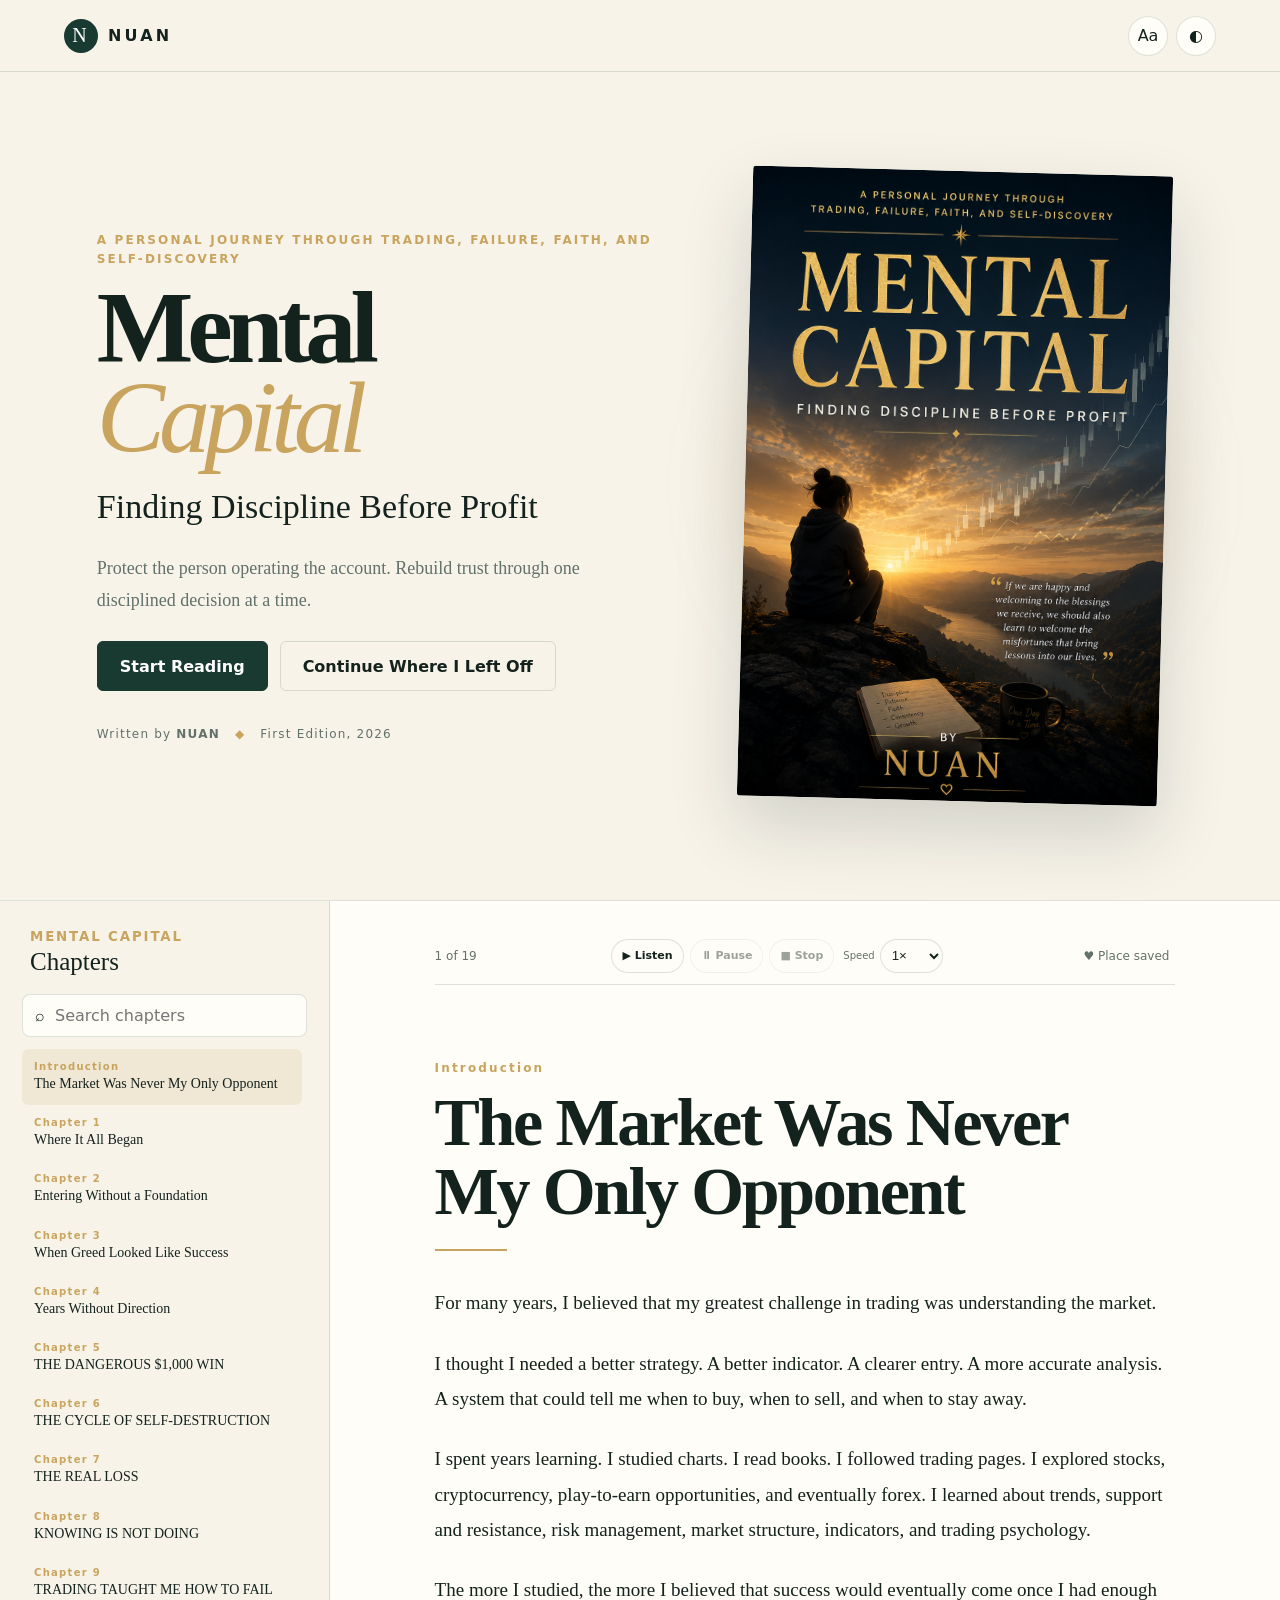
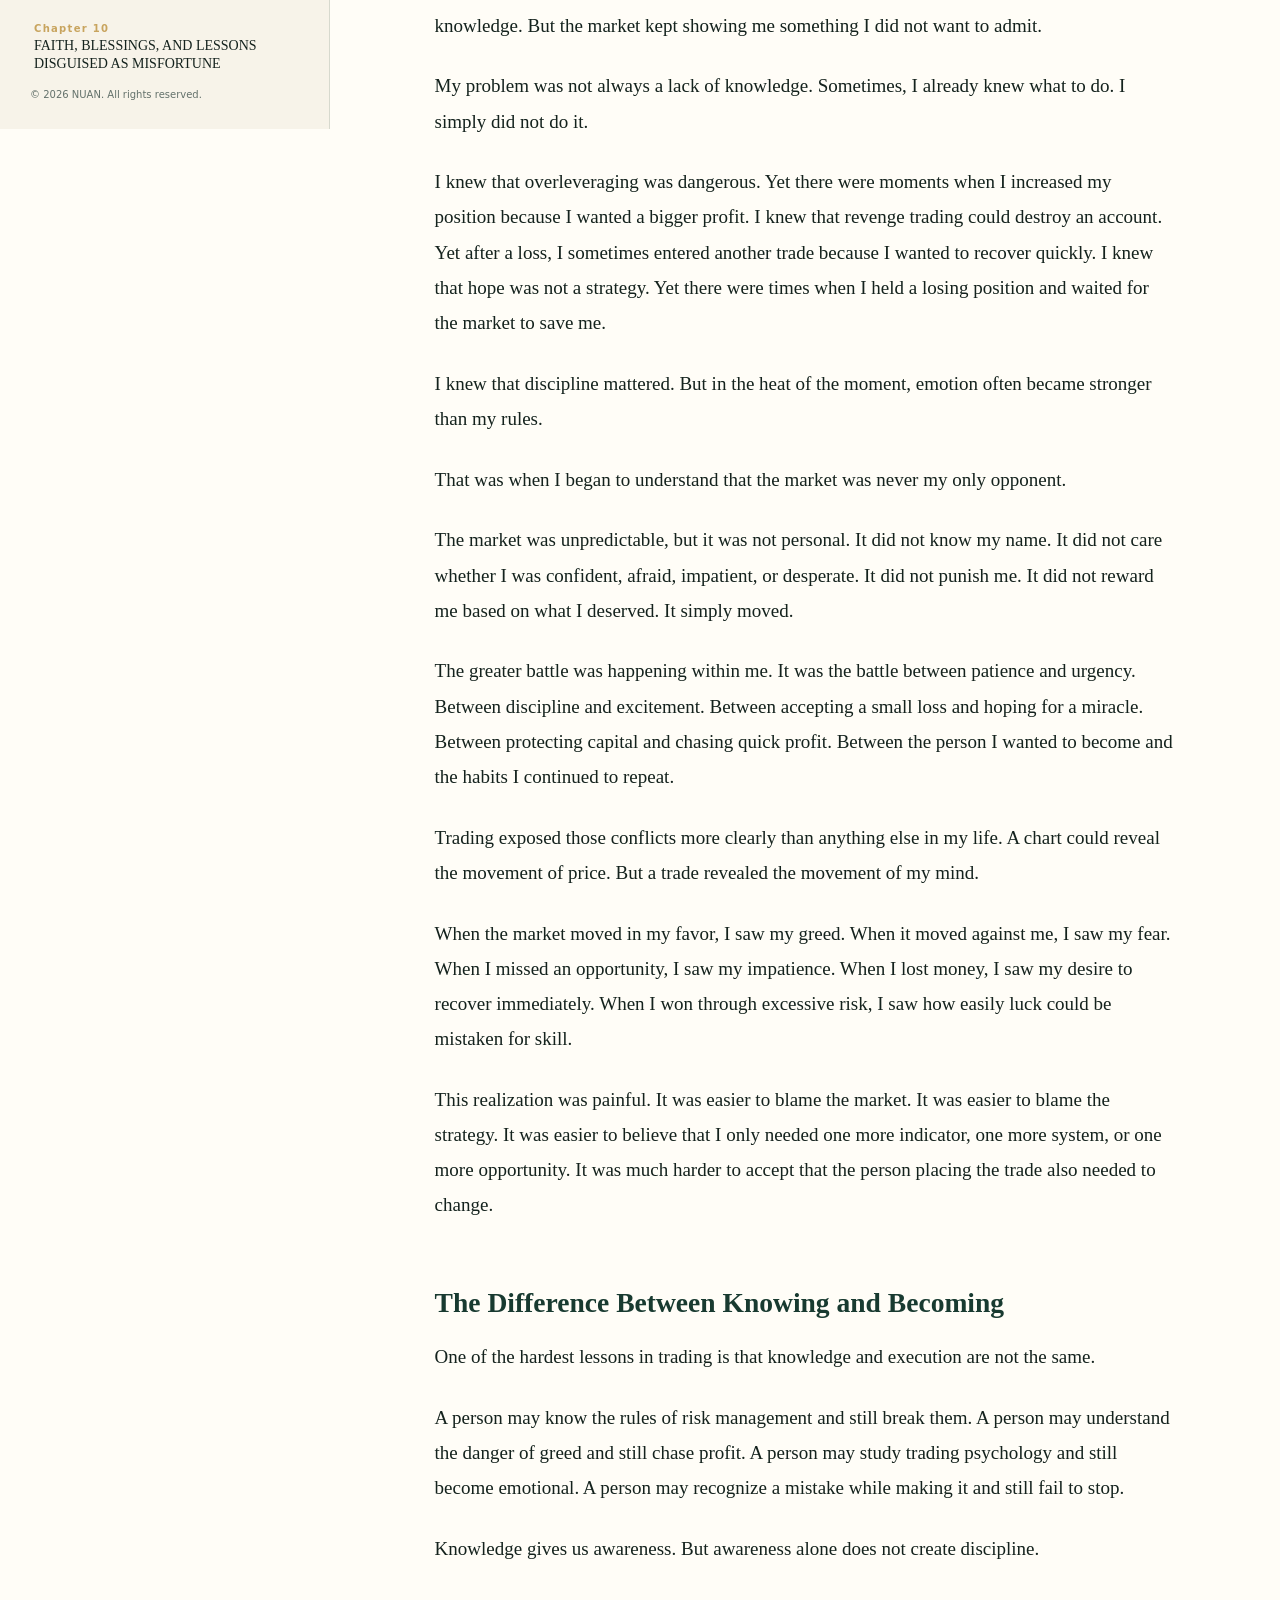
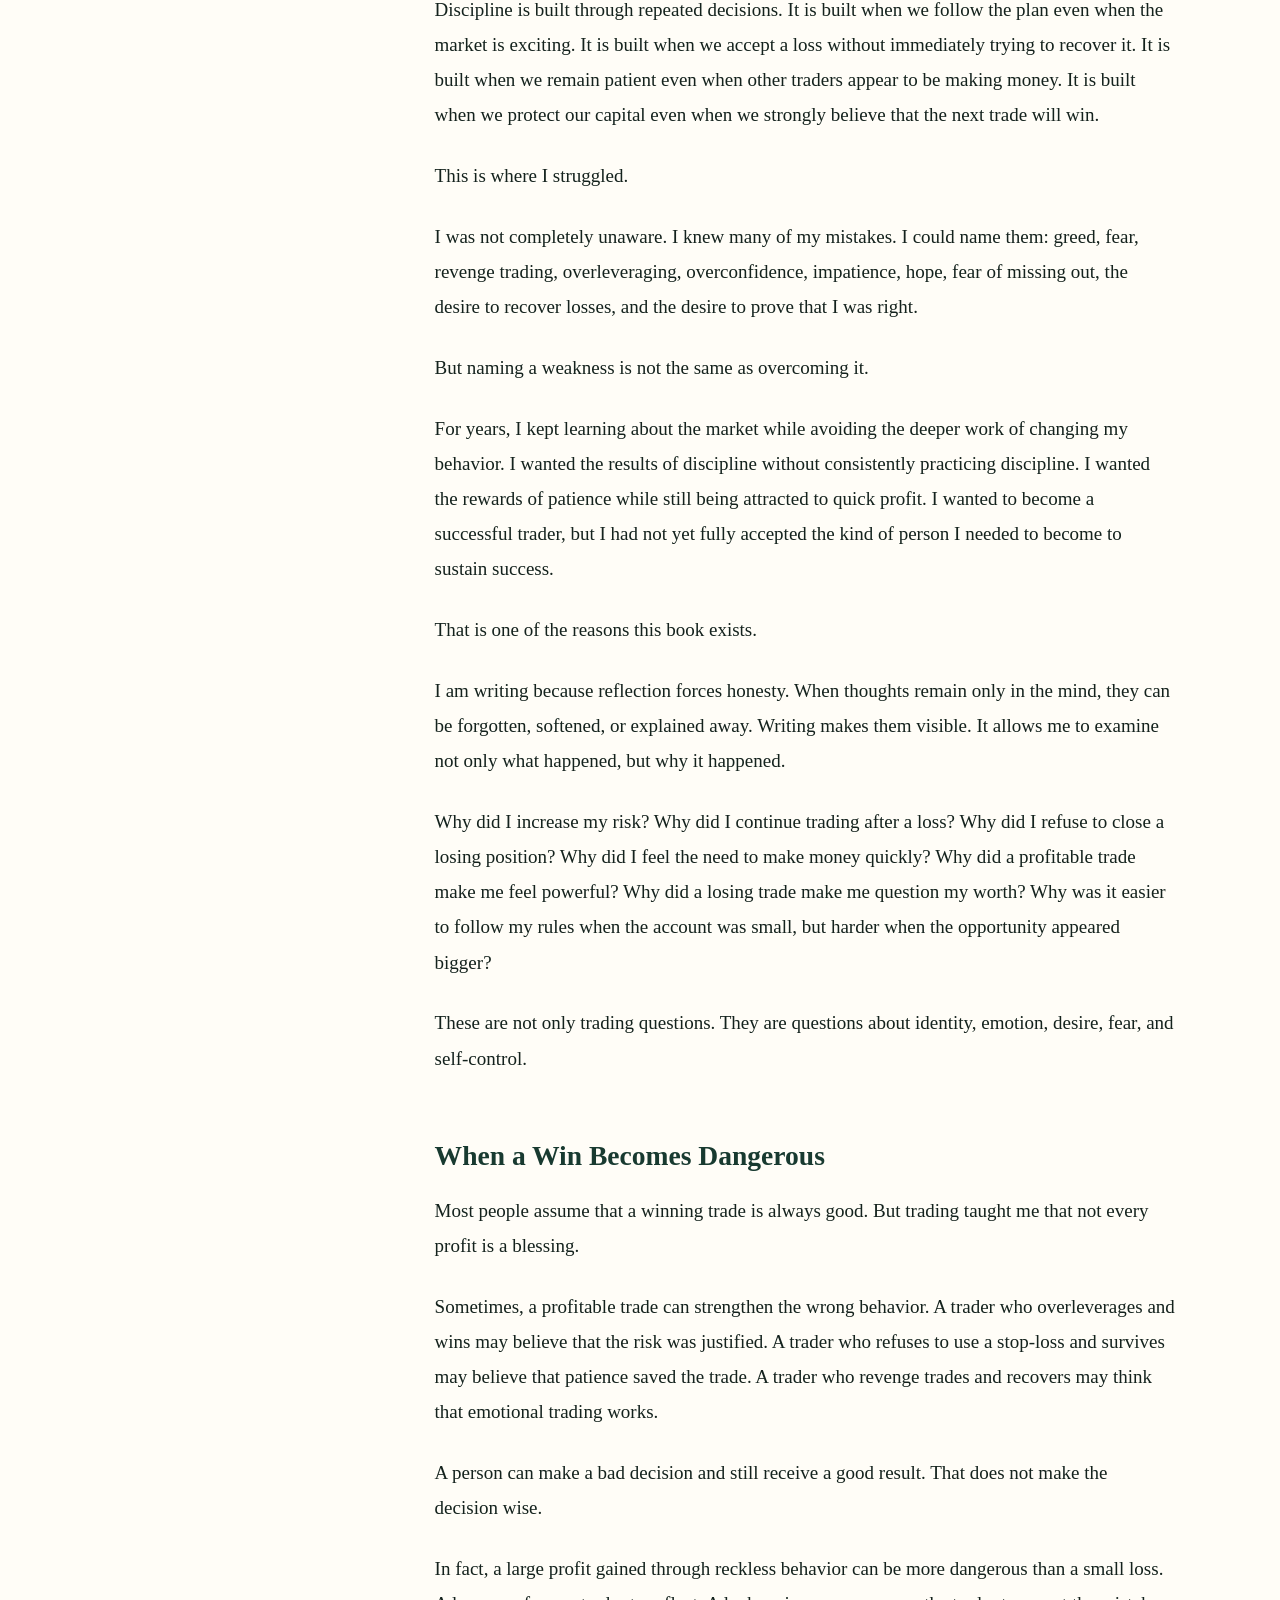
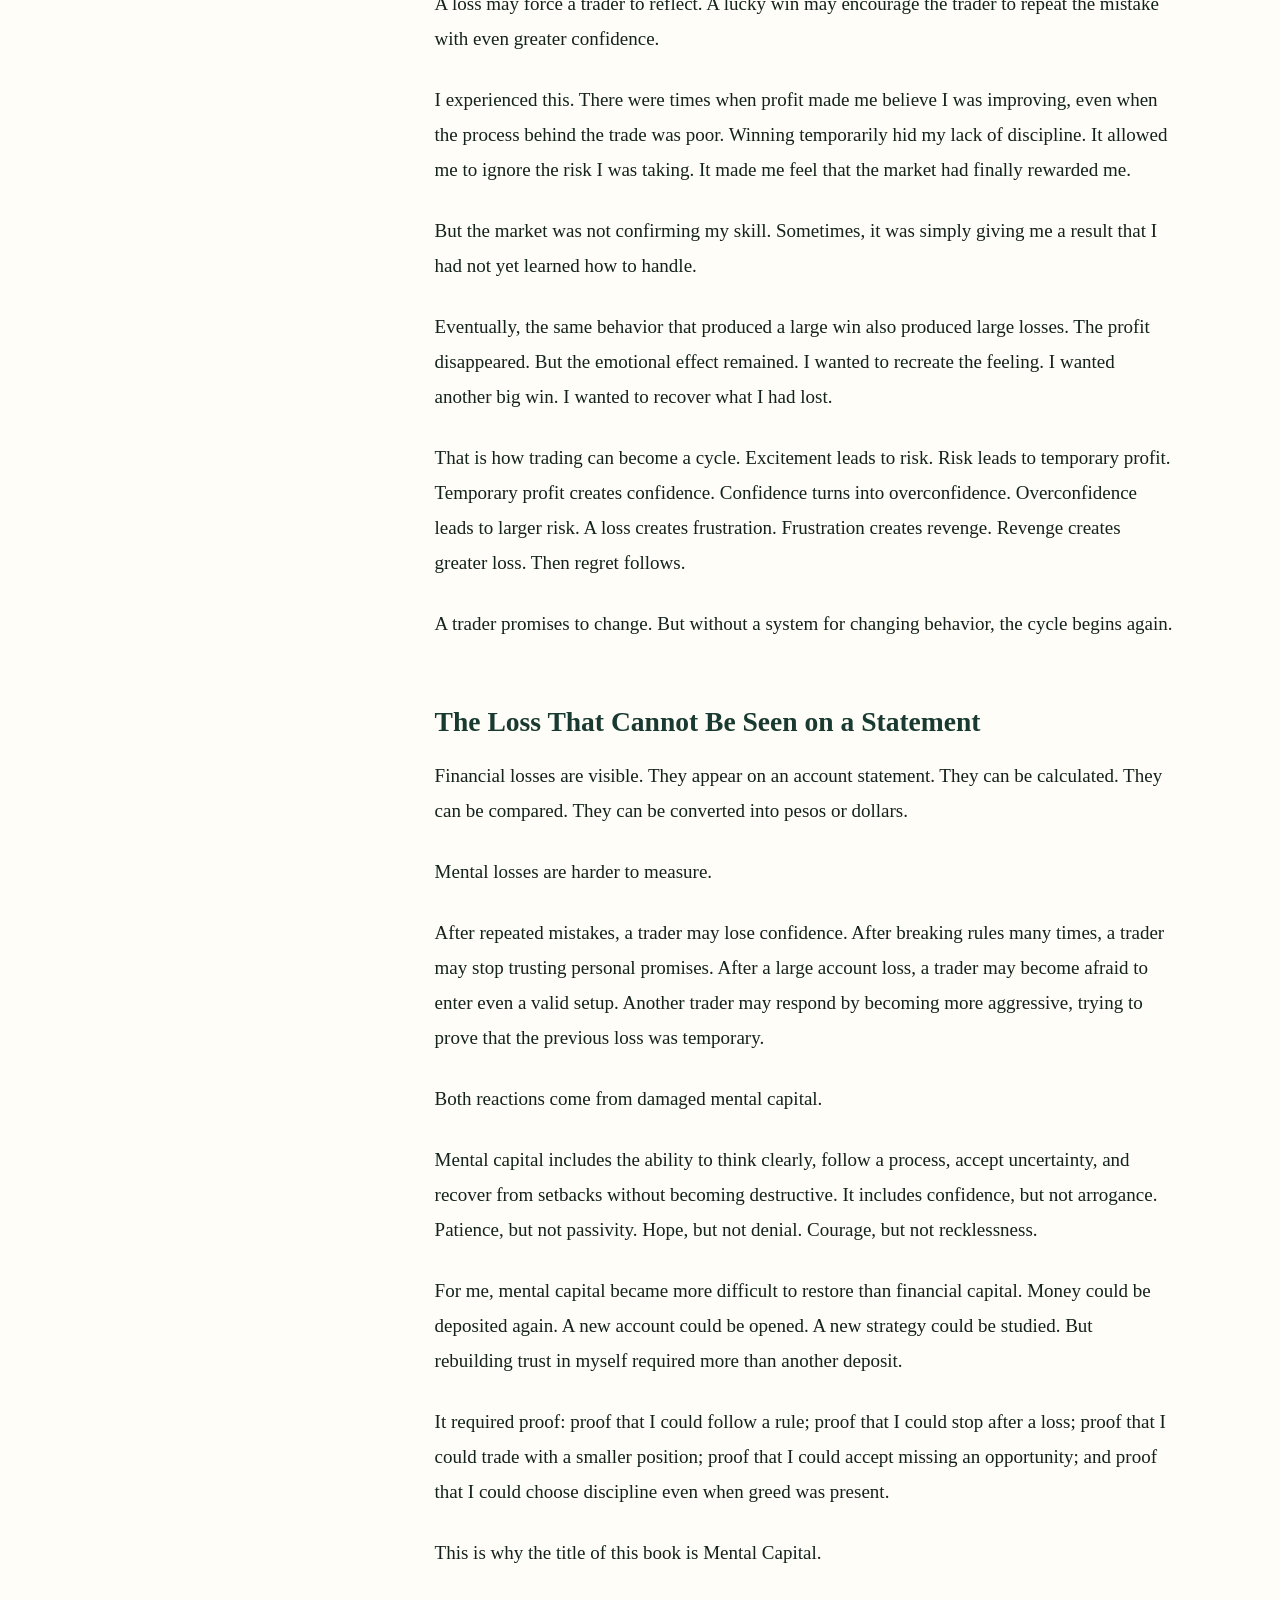
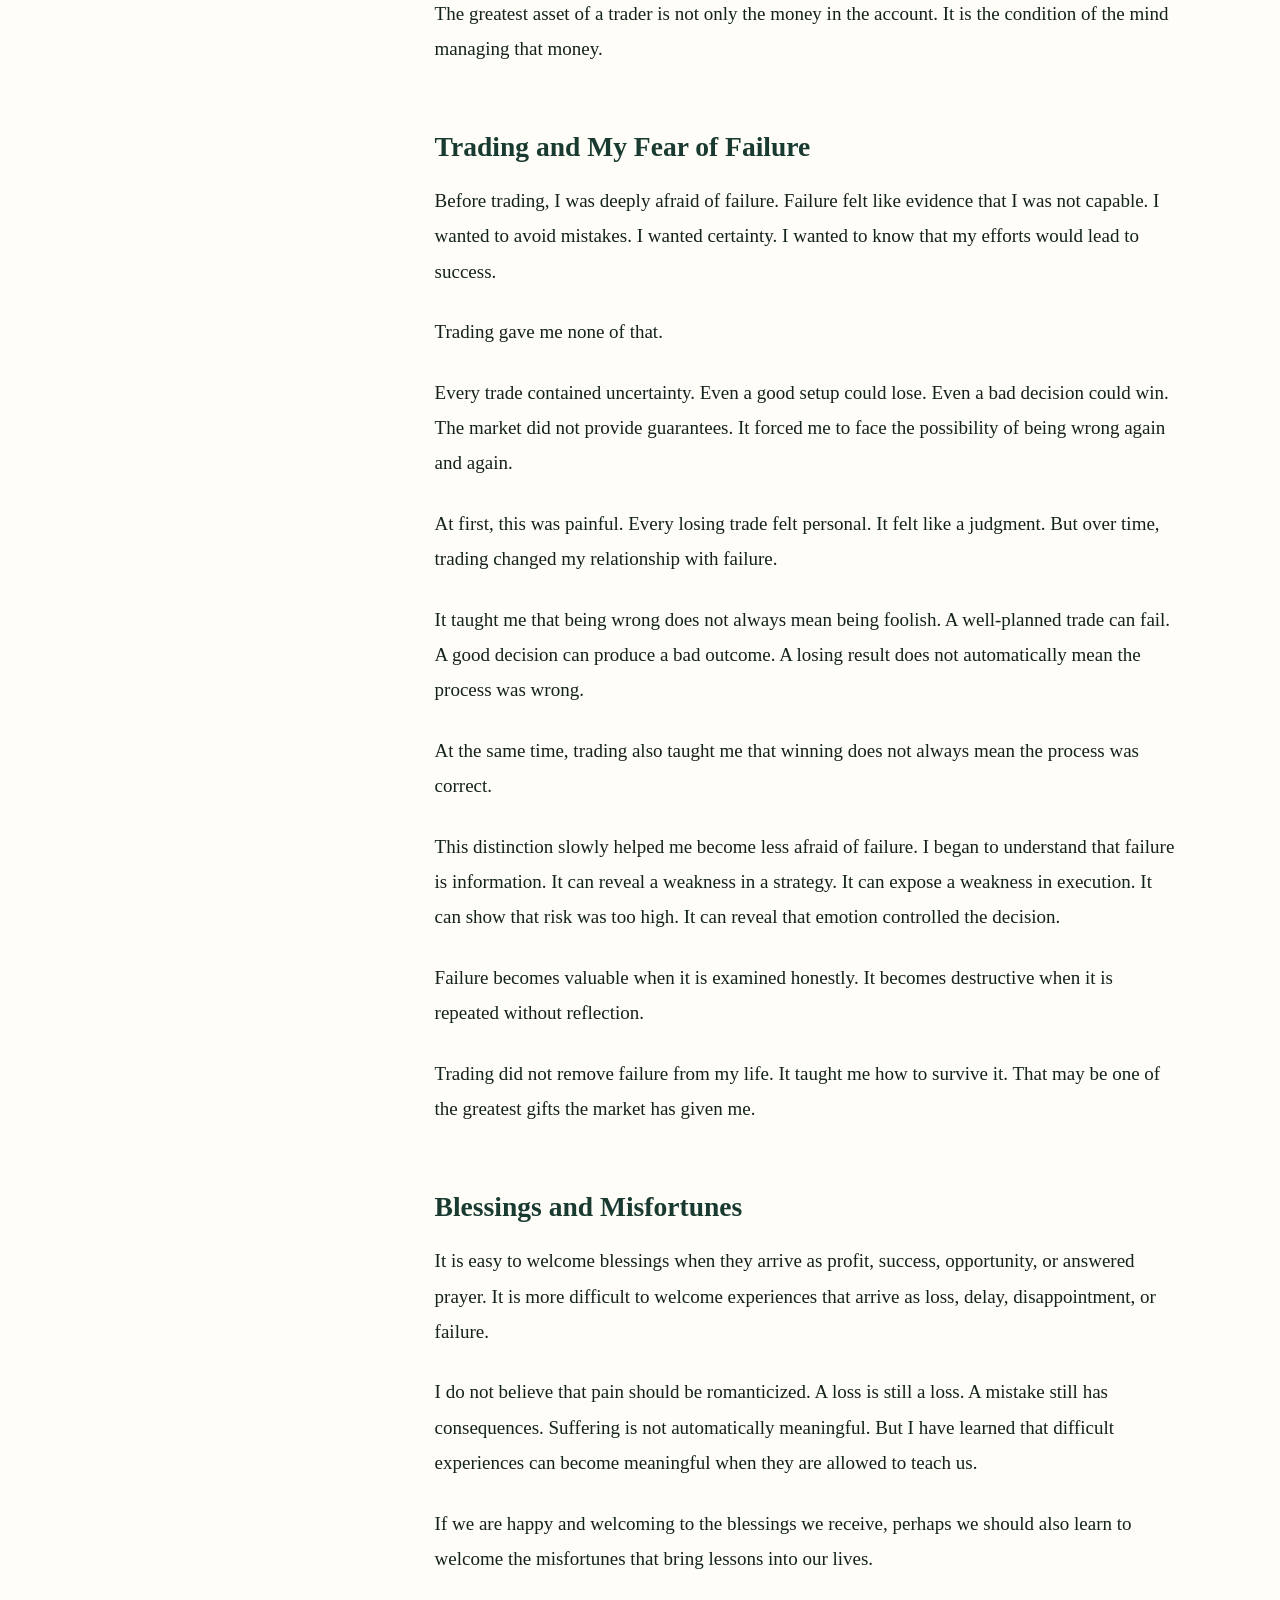
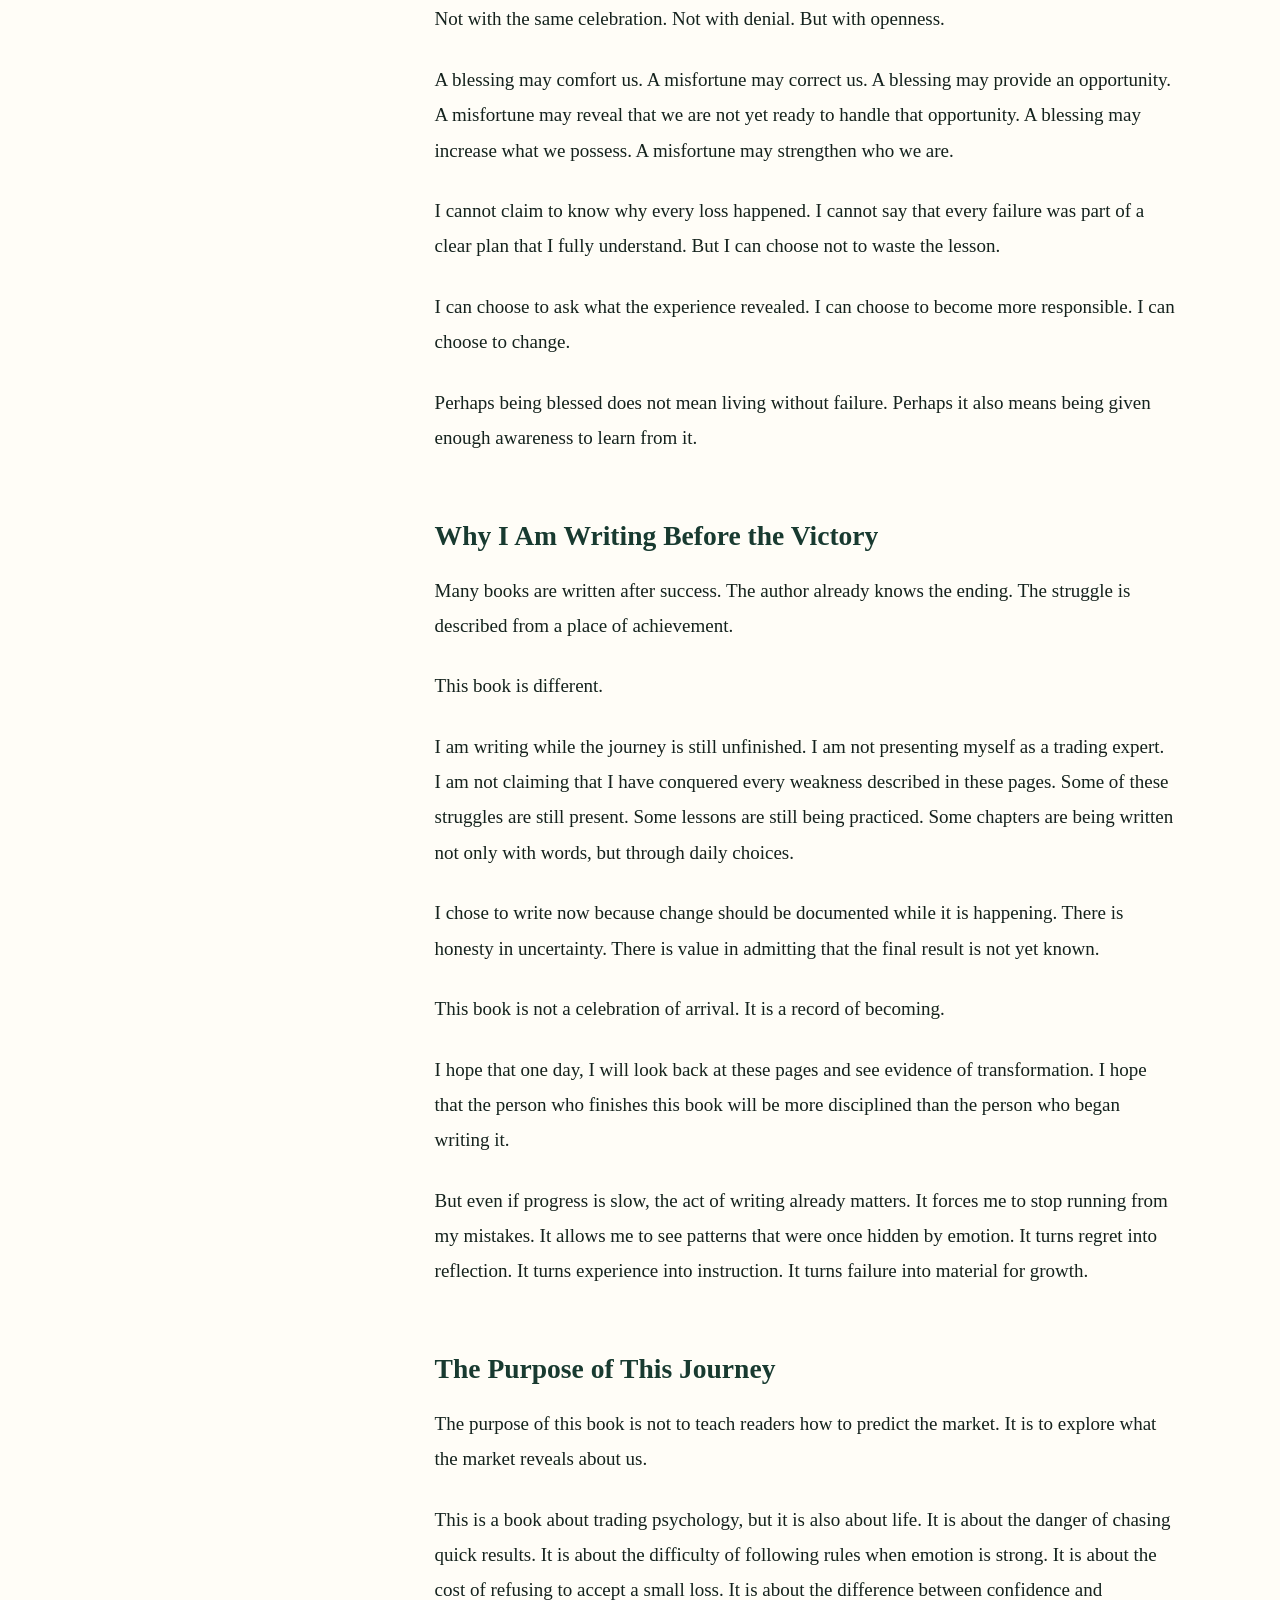
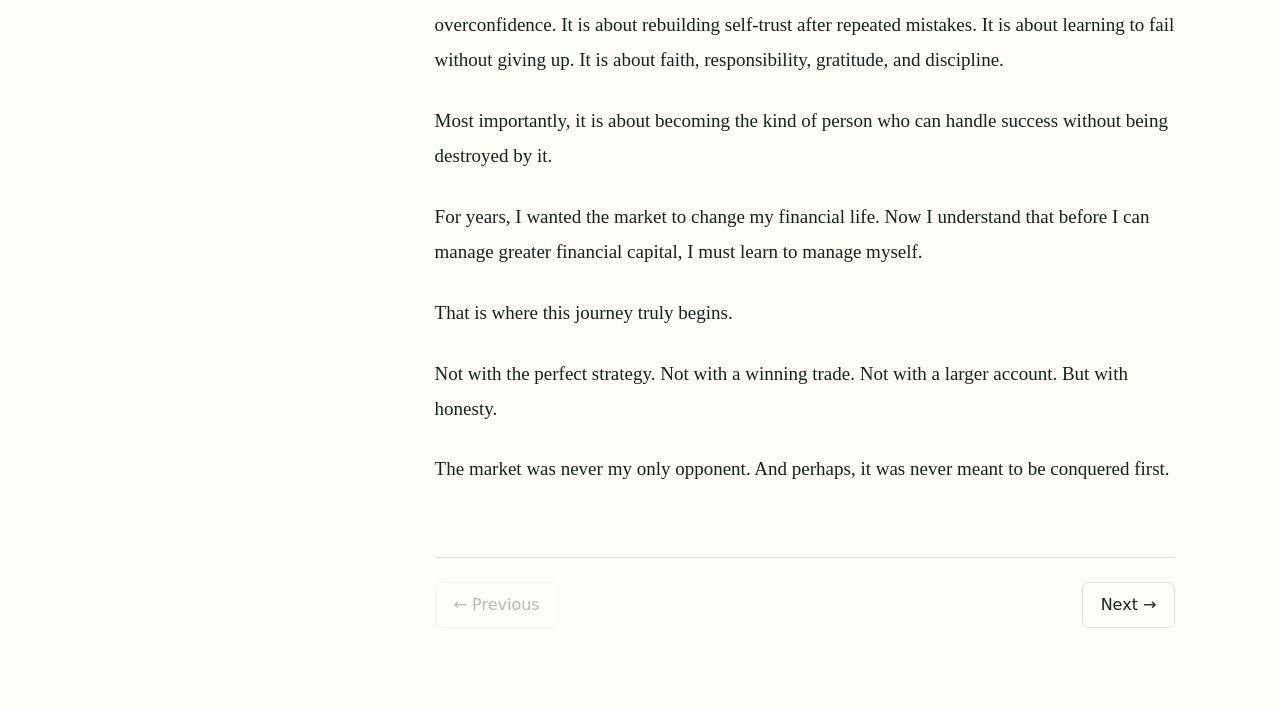
==== audio.html @ a14dc449 "Add separate audiobook test" ====
<!doctype html>
<html lang="en">
<head>
  <meta charset="utf-8">
  <meta name="viewport" content="width=device-width,initial-scale=1">
  <meta name="theme-color" content="#152923">
  <meta name="description" content="Mental Capital: Finding Discipline Before Profit — an ebook by NUAN.">
  <title>Mental Capital — NUAN</title>
  <link rel="icon" href="assets/cover.png">
  <link rel="stylesheet" href="audio-style.css">
</head>
<body>
  <div class="progress-track"><span id="readingProgress"></span></div>
  <header class="topbar">
    <button class="icon-button mobile-only" id="menuButton" aria-label="Open chapters">☰</button>
    <a class="brand" href="#home"><span>N</span><strong>NUAN</strong></a>
    <div class="top-actions">
      <button class="text-button" id="fontButton" aria-label="Change text size">Aa</button>
      <button class="icon-button" id="themeButton" aria-label="Toggle dark mode">◐</button>
    </div>
  </header>

  <main>
    <section class="hero" id="home">
      <div class="hero-copy">
        <p class="eyebrow">A PERSONAL JOURNEY THROUGH TRADING, FAILURE, FAITH, AND SELF-DISCOVERY</p>
        <h1>Mental <em>Capital</em></h1>
        <h2>Finding Discipline Before Profit</h2>
        <p class="hero-lead">Protect the person operating the account. Rebuild trust through one disciplined decision at a time.</p>
        <div class="hero-actions">
          <button class="primary-button" id="startReading">Start Reading</button>
          <button class="secondary-button" id="continueReading">Continue Where I Left Off</button>
        </div>
        <p class="author-line">Written by <strong>NUAN</strong> <span>◆</span> First Edition, 2026</p>
      </div>
      <div class="cover-wrap">
        <div class="cover-glow"></div>
        <img src="assets/cover.png" alt="Mental Capital book cover by NUAN">
      </div>
    </section>

    <section class="reader-shell" id="reader">
      <aside class="sidebar" id="sidebar">
        <div class="sidebar-head">
          <div><small>MENTAL CAPITAL</small><strong>Chapters</strong></div>
          <button class="icon-button mobile-only" id="closeMenu" aria-label="Close chapters">×</button>
        </div>
        <label class="search"><span>⌕</span><input id="searchInput" type="search" placeholder="Search chapters"></label>
        <nav id="toc"><button class="toc-item active" data-index="0">
          <span>Introduction</span>
          <strong>The Market Was Never My Only Opponent</strong>
        </button>
<button class="toc-item" data-index="1">
          <span>Chapter 1</span>
          <strong>Where It All Began</strong>
        </button>
<button class="toc-item" data-index="2">
          <span>Chapter 2</span>
          <strong>Entering Without a Foundation</strong>
        </button>
<button class="toc-item" data-index="3">
          <span>Chapter 3</span>
          <strong>When Greed Looked Like Success</strong>
        </button>
<button class="toc-item" data-index="4">
          <span>Chapter 4</span>
          <strong>Years Without Direction</strong>
        </button>
<button class="toc-item" data-index="5">
          <span>Chapter 5</span>
          <strong>THE DANGEROUS $1,000 WIN</strong>
        </button>
<button class="toc-item" data-index="6">
          <span>Chapter 6</span>
          <strong>THE CYCLE OF SELF-DESTRUCTION</strong>
        </button>
<button class="toc-item" data-index="7">
          <span>Chapter 7</span>
          <strong>THE REAL LOSS</strong>
        </button>
<button class="toc-item" data-index="8">
          <span>Chapter 8</span>
          <strong>KNOWING IS NOT DOING</strong>
        </button>
<button class="toc-item" data-index="9">
          <span>Chapter 9</span>
          <strong>TRADING TAUGHT ME HOW TO FAIL</strong>
        </button>
<button class="toc-item" data-index="10">
          <span>Chapter 10</span>
          <strong>FAITH, BLESSINGS, AND LESSONS DISGUISED AS MISFORTUNE</strong>
        </button>
<button class="toc-item" data-index="11">
          <span>Chapter 11</span>
          <strong>THE DECISION TO PAUSE</strong>
        </button>
<button class="toc-item" data-index="12">
          <span>Chapter 12</span>
          <strong>REDEFINING A WINNING TRADE</strong>
        </button>
<button class="toc-item" data-index="13">
          <span>Chapter 13</span>
          <strong>PROTECTING CAPITAL FROM THE PERSON HOLDING THE ACCOUNT</strong>
        </button>
<button class="toc-item" data-index="14">
          <span>Chapter 14</span>
          <strong>THE TRADER I AM BECOMING</strong>
        </button>
<button class="toc-item" data-index="15">
          <span>Epilogue</span>
          <strong>This Journey Is Still Being Written</strong>
        </button>
<button class="toc-item" data-index="16">
          <span>Back Matter</span>
          <strong>Reflection Journal &amp; Trading Commitment</strong>
        </button>
<button class="toc-item" data-index="17">
          <span>Acknowledgments</span>
          <strong>Acknowledgments</strong>
        </button>
<button class="toc-item" data-index="18">
          <span>About The Author</span>
          <strong>About The Author</strong>
        </button></nav>
        <p class="copyright">© 2026 NUAN. All rights reserved.</p>
      </aside>
      <div class="reading-panel">
        <div class="reader-toolbar">
          <span id="chapterCounter">1 of 19</span>
          <div class="audio-controls" aria-label="Audiobook controls">
            <button id="listenButton" class="audio-button" type="button" aria-label="Listen to this chapter">▶ Listen</button>
            <button id="pauseButton" class="audio-button" type="button" aria-label="Pause narration" disabled>⏸ Pause</button>
            <button id="stopButton" class="audio-button" type="button" aria-label="Stop narration" disabled>■ Stop</button>
            <label class="speed-control">
              <span>Speed</span>
              <select id="speechRate" aria-label="Narration speed">
                <option value="0.8">0.8×</option>
                <option value="1" selected>1×</option>
                <option value="1.2">1.2×</option>
                <option value="1.5">1.5×</option>
              </select>
            </label>
          </div>
          <button id="bookmarkButton" class="bookmark-button">♡ Save place</button>
        </div>
        <div id="bookContent"><article class="book-section active" id="introduction" data-index="0">
              <header class="chapter-header">
                <span>Introduction</span>
                <h2>The Market Was Never My Only Opponent</h2>
                <i></i>
              </header>
              <div class="chapter-body"><p>For many years, I believed that my greatest challenge in trading was understanding the market.</p><p>I thought I needed a better strategy. A better indicator. A clearer entry. A more accurate analysis. A system that could tell me when to buy, when to sell, and when to stay away.</p><p>I spent years learning. I studied charts. I read books. I followed trading pages. I explored stocks, cryptocurrency, play-to-earn opportunities, and eventually forex. I learned about trends, support and resistance, risk management, market structure, indicators, and trading psychology.</p><p>The more I studied, the more I believed that success would eventually come once I had enough knowledge. But the market kept showing me something I did not want to admit.</p><p>My problem was not always a lack of knowledge. Sometimes, I already knew what to do. I simply did not do it.</p><p>I knew that overleveraging was dangerous. Yet there were moments when I increased my position because I wanted a bigger profit. I knew that revenge trading could destroy an account. Yet after a loss, I sometimes entered another trade because I wanted to recover quickly. I knew that hope was not a strategy. Yet there were times when I held a losing position and waited for the market to save me.</p><p>I knew that discipline mattered. But in the heat of the moment, emotion often became stronger than my rules.</p><p>That was when I began to understand that the market was never my only opponent.</p><p>The market was unpredictable, but it was not personal. It did not know my name. It did not care whether I was confident, afraid, impatient, or desperate. It did not punish me. It did not reward me based on what I deserved. It simply moved.</p><p>The greater battle was happening within me. It was the battle between patience and urgency. Between discipline and excitement. Between accepting a small loss and hoping for a miracle. Between protecting capital and chasing quick profit. Between the person I wanted to become and the habits I continued to repeat.</p><p>Trading exposed those conflicts more clearly than anything else in my life. A chart could reveal the movement of price. But a trade revealed the movement of my mind.</p><p>When the market moved in my favor, I saw my greed. When it moved against me, I saw my fear. When I missed an opportunity, I saw my impatience. When I lost money, I saw my desire to recover immediately. When I won through excessive risk, I saw how easily luck could be mistaken for skill.</p><p>This realization was painful. It was easier to blame the market. It was easier to blame the strategy. It was easier to believe that I only needed one more indicator, one more system, or one more opportunity. It was much harder to accept that the person placing the trade also needed to change.</p><h3>The Difference Between Knowing and Becoming</h3><p>One of the hardest lessons in trading is that knowledge and execution are not the same.</p><p>A person may know the rules of risk management and still break them. A person may understand the danger of greed and still chase profit. A person may study trading psychology and still become emotional. A person may recognize a mistake while making it and still fail to stop.</p><p>Knowledge gives us awareness. But awareness alone does not create discipline.</p><p>Discipline is built through repeated decisions. It is built when we follow the plan even when the market is exciting. It is built when we accept a loss without immediately trying to recover it. It is built when we remain patient even when other traders appear to be making money. It is built when we protect our capital even when we strongly believe that the next trade will win.</p><p>This is where I struggled.</p><p>I was not completely unaware. I knew many of my mistakes. I could name them: greed, fear, revenge trading, overleveraging, overconfidence, impatience, hope, fear of missing out, the desire to recover losses, and the desire to prove that I was right.</p><p>But naming a weakness is not the same as overcoming it.</p><p>For years, I kept learning about the market while avoiding the deeper work of changing my behavior. I wanted the results of discipline without consistently practicing discipline. I wanted the rewards of patience while still being attracted to quick profit. I wanted to become a successful trader, but I had not yet fully accepted the kind of person I needed to become to sustain success.</p><p>That is one of the reasons this book exists.</p><p>I am writing because reflection forces honesty. When thoughts remain only in the mind, they can be forgotten, softened, or explained away. Writing makes them visible. It allows me to examine not only what happened, but why it happened.</p><p>Why did I increase my risk? Why did I continue trading after a loss? Why did I refuse to close a losing position? Why did I feel the need to make money quickly? Why did a profitable trade make me feel powerful? Why did a losing trade make me question my worth? Why was it easier to follow my rules when the account was small, but harder when the opportunity appeared bigger?</p><p>These are not only trading questions. They are questions about identity, emotion, desire, fear, and self-control.</p><h3>When a Win Becomes Dangerous</h3><p>Most people assume that a winning trade is always good. But trading taught me that not every profit is a blessing.</p><p>Sometimes, a profitable trade can strengthen the wrong behavior. A trader who overleverages and wins may believe that the risk was justified. A trader who refuses to use a stop-loss and survives may believe that patience saved the trade. A trader who revenge trades and recovers may think that emotional trading works.</p><p>A person can make a bad decision and still receive a good result. That does not make the decision wise.</p><p>In fact, a large profit gained through reckless behavior can be more dangerous than a small loss. A loss may force a trader to reflect. A lucky win may encourage the trader to repeat the mistake with even greater confidence.</p><p>I experienced this. There were times when profit made me believe I was improving, even when the process behind the trade was poor. Winning temporarily hid my lack of discipline. It allowed me to ignore the risk I was taking. It made me feel that the market had finally rewarded me.</p><p>But the market was not confirming my skill. Sometimes, it was simply giving me a result that I had not yet learned how to handle.</p><p>Eventually, the same behavior that produced a large win also produced large losses. The profit disappeared. But the emotional effect remained. I wanted to recreate the feeling. I wanted another big win. I wanted to recover what I had lost.</p><p>That is how trading can become a cycle. Excitement leads to risk. Risk leads to temporary profit. Temporary profit creates confidence. Confidence turns into overconfidence. Overconfidence leads to larger risk. A loss creates frustration. Frustration creates revenge. Revenge creates greater loss. Then regret follows.</p><p>A trader promises to change. But without a system for changing behavior, the cycle begins again.</p><h3>The Loss That Cannot Be Seen on a Statement</h3><p>Financial losses are visible. They appear on an account statement. They can be calculated. They can be compared. They can be converted into pesos or dollars.</p><p>Mental losses are harder to measure.</p><p>After repeated mistakes, a trader may lose confidence. After breaking rules many times, a trader may stop trusting personal promises. After a large account loss, a trader may become afraid to enter even a valid setup. Another trader may respond by becoming more aggressive, trying to prove that the previous loss was temporary.</p><p>Both reactions come from damaged mental capital.</p><p>Mental capital includes the ability to think clearly, follow a process, accept uncertainty, and recover from setbacks without becoming destructive. It includes confidence, but not arrogance. Patience, but not passivity. Hope, but not denial. Courage, but not recklessness.</p><p>For me, mental capital became more difficult to restore than financial capital. Money could be deposited again. A new account could be opened. A new strategy could be studied. But rebuilding trust in myself required more than another deposit.</p><p>It required proof: proof that I could follow a rule; proof that I could stop after a loss; proof that I could trade with a smaller position; proof that I could accept missing an opportunity; and proof that I could choose discipline even when greed was present.</p><p>This is why the title of this book is Mental Capital.</p><p>The greatest asset of a trader is not only the money in the account. It is the condition of the mind managing that money.</p><h3>Trading and My Fear of Failure</h3><p>Before trading, I was deeply afraid of failure. Failure felt like evidence that I was not capable. I wanted to avoid mistakes. I wanted certainty. I wanted to know that my efforts would lead to success.</p><p>Trading gave me none of that.</p><p>Every trade contained uncertainty. Even a good setup could lose. Even a bad decision could win. The market did not provide guarantees. It forced me to face the possibility of being wrong again and again.</p><p>At first, this was painful. Every losing trade felt personal. It felt like a judgment. But over time, trading changed my relationship with failure.</p><p>It taught me that being wrong does not always mean being foolish. A well-planned trade can fail. A good decision can produce a bad outcome. A losing result does not automatically mean the process was wrong.</p><p>At the same time, trading also taught me that winning does not always mean the process was correct.</p><p>This distinction slowly helped me become less afraid of failure. I began to understand that failure is information. It can reveal a weakness in a strategy. It can expose a weakness in execution. It can show that risk was too high. It can reveal that emotion controlled the decision.</p><p>Failure becomes valuable when it is examined honestly. It becomes destructive when it is repeated without reflection.</p><p>Trading did not remove failure from my life. It taught me how to survive it. That may be one of the greatest gifts the market has given me.</p><h3>Blessings and Misfortunes</h3><p>It is easy to welcome blessings when they arrive as profit, success, opportunity, or answered prayer. It is more difficult to welcome experiences that arrive as loss, delay, disappointment, or failure.</p><p>I do not believe that pain should be romanticized. A loss is still a loss. A mistake still has consequences. Suffering is not automatically meaningful. But I have learned that difficult experiences can become meaningful when they are allowed to teach us.</p><p>If we are happy and welcoming to the blessings we receive, perhaps we should also learn to welcome the misfortunes that bring lessons into our lives.</p><p>Not with the same celebration. Not with denial. But with openness.</p><p>A blessing may comfort us. A misfortune may correct us. A blessing may provide an opportunity. A misfortune may reveal that we are not yet ready to handle that opportunity. A blessing may increase what we possess. A misfortune may strengthen who we are.</p><p>I cannot claim to know why every loss happened. I cannot say that every failure was part of a clear plan that I fully understand. But I can choose not to waste the lesson.</p><p>I can choose to ask what the experience revealed. I can choose to become more responsible. I can choose to change.</p><p>Perhaps being blessed does not mean living without failure. Perhaps it also means being given enough awareness to learn from it.</p><h3>Why I Am Writing Before the Victory</h3><p>Many books are written after success. The author already knows the ending. The struggle is described from a place of achievement.</p><p>This book is different.</p><p>I am writing while the journey is still unfinished. I am not presenting myself as a trading expert. I am not claiming that I have conquered every weakness described in these pages. Some of these struggles are still present. Some lessons are still being practiced. Some chapters are being written not only with words, but through daily choices.</p><p>I chose to write now because change should be documented while it is happening. There is honesty in uncertainty. There is value in admitting that the final result is not yet known.</p><p>This book is not a celebration of arrival. It is a record of becoming.</p><p>I hope that one day, I will look back at these pages and see evidence of transformation. I hope that the person who finishes this book will be more disciplined than the person who began writing it.</p><p>But even if progress is slow, the act of writing already matters. It forces me to stop running from my mistakes. It allows me to see patterns that were once hidden by emotion. It turns regret into reflection. It turns experience into instruction. It turns failure into material for growth.</p><h3>The Purpose of This Journey</h3><p>The purpose of this book is not to teach readers how to predict the market. It is to explore what the market reveals about us.</p><p>This is a book about trading psychology, but it is also about life. It is about the danger of chasing quick results. It is about the difficulty of following rules when emotion is strong. It is about the cost of refusing to accept a small loss. It is about the difference between confidence and overconfidence. It is about rebuilding self-trust after repeated mistakes. It is about learning to fail without giving up. It is about faith, responsibility, gratitude, and discipline.</p><p>Most importantly, it is about becoming the kind of person who can handle success without being destroyed by it.</p><p>For years, I wanted the market to change my financial life. Now I understand that before I can manage greater financial capital, I must learn to manage myself.</p><p>That is where this journey truly begins.</p><p>Not with the perfect strategy. Not with a winning trade. Not with a larger account. But with honesty.</p><p>The market was never my only opponent. And perhaps, it was never meant to be conquered first.</p></div>
            </article>
<article class="book-section" id="chapter-1" data-index="1">
              <header class="chapter-header">
                <span>Chapter 1</span>
                <h2>Where It All Began</h2>
                <i></i>
              </header>
              <div class="chapter-body"><p>The First Investment Was Curiosity</p><blockquote>“Before I invested money, I invested attention.”</blockquote><p>My journey into the financial markets did not begin with forex.</p><p>It did not begin with leverage, candlestick patterns, or the desire to become a full-time trader.</p><p>It began with curiosity.</p><p>In 2019, I became interested in investing through the Philippine Stock Exchange.</p><p>At that time, my understanding of the market was still simple. I knew that people could buy shares of companies and possibly earn through capital appreciation or dividends. The idea that money could grow through ownership fascinated me.</p><p>I was not yet chasing fast profits.</p><p>I was trying to understand how investing worked.</p><p>The Philippine Stock Exchange became my first introduction to the world of financial markets. I began learning about listed companies, stock prices, long-term investing, and the importance of patience.</p><p>Compared with the trading decisions I would make in later years, my beginning was quieter.</p><p>There was less urgency.</p><p>There was no constant pressure to enter and exit.</p><p>There was no strong temptation to multiply an account within a few days.</p><p>Investing seemed slower, but it also felt more understandable.</p><p>I could look at a company and ask what it did, how it earned money, and whether it might still be valuable years later.</p><p>Without realizing it, I was already learning one of the most important principles in finance:</p><p>Growth usually takes time.</p><p>Unfortunately, this principle would become harder to follow once I became exposed to faster markets.</p><h3>The Beginning of a New Interest</h3><p>Then the pandemic came.</p><p>Life changed for almost everyone.</p><p>People stayed at home.</p><p>More time was spent online.</p><p>Social media became one of the main ways people learned, connected, and discovered new opportunities.</p><p>During that period, I discovered online trading communities and educational pages.</p><p>I began reading educational posts.</p><p>The more I read, the more interested I became.</p><p>Trading seemed more active than investing.</p><p>It offered the possibility of earning from short-term market movements.</p><p>It introduced a different way of thinking about charts, prices, and opportunities.</p><p>I bought books about trading and continued exploring educational content.</p><p>I wanted to understand how traders made decisions.</p><p>I became curious about technical analysis.</p><p>I started seeing charts not only as moving prices, but as something that might be interpreted.</p><p>Every candle seemed to contain information.</p><p>Every pattern seemed to hold a possible opportunity.</p><p>Every lesson made trading appear more learnable.</p><p>The more I studied, the more I began to believe that perhaps I could do it too.</p><p>At that time, I thought learning enough information would eventually make me successful.</p><p>I believed that knowledge would naturally lead to good decisions.</p><p>I had not yet learned that knowing and executing are two different skills.</p><h3>The Excitement of Discovery</h3><p>There is a special kind of excitement that comes with discovering trading for the first time.</p><p>The charts are unfamiliar, but they are also fascinating.</p><p>A beginner begins to see possibilities everywhere.</p><p>A market that once looked random starts to appear understandable.</p><p>Terms such as support, resistance, trend, breakout, entry, and stop-loss create the impression that trading can be reduced to a series of rules.</p><p>The idea is comforting.</p><p>Study enough.</p><p>Find a strategy.</p><p>Follow the setup.</p><p>Earn money.</p><p>It sounds simple.</p><p>But trading is often simplest before real money, emotion, and uncertainty become involved.</p><p>At the beginning, I focused mainly on learning.</p><p>I did not yet fully understand the psychological pressure that trading would create.</p><p>I had not experienced the urge to recover a loss.</p><p>I had not yet seen how quickly confidence could turn into greed.</p><p>I did not know how difficult it would be to wait when I wanted immediate results.</p><p>I was learning about the market, but I had not yet learned how the market could expose the person placing the trade.</p><h3>Curiosity as the First Capital</h3><p>Looking back, I realize that my first real investment was not money.</p><p>It was attention.</p><p>I spent time reading.</p><p>I purchased books.</p><p>I followed discussions.</p><p>I tried to understand unfamiliar concepts.</p><p>I asked questions.</p><p>I observed.</p><p>Curiosity led me into the financial world before profit became my main concern.</p><p>That curiosity was valuable.</p><p>It created a willingness to learn.</p><p>It allowed me to enter a field that initially seemed complicated.</p><p>It gave me enough interest to continue even after losing trades and disappointing results.</p><p>But curiosity has limits.</p><p>It can open the door, but it cannot create discipline by itself.</p><p>A curious person may continue learning while still repeating the same mistakes.</p><p>A knowledgeable person may understand risk but continue taking excessive positions.</p><p>A trader may know the correct action but still choose the emotionally satisfying one.</p><p>Curiosity began my journey.</p><p>Character would determine what happened next.</p><h3>The Illusion of Progress</h3><p>During the early stages of learning, it is easy to confuse information with progress.</p><p>Finishing a book feels productive.</p><p>Understanding a new concept feels like improvement.</p><p>Watching educational content creates the feeling that we are moving closer to mastery.</p><p>These activities are useful.</p><p>But they can also create an illusion.</p><p>We may believe we are becoming better traders simply because we know more terms.</p><p>We may collect strategies without learning how to execute one consistently.</p><p>We may study risk management without actually limiting risk.</p><p>We may learn about psychology while continuing to trade emotionally.</p><p>I would eventually experience this gap repeatedly.</p><p>I was learning.</p><p>But I was not always changing.</p><p>There is a difference between adding knowledge and building behavior.</p><p>Knowledge is stored in the mind.</p><p>Behavior is revealed through action.</p><p>This difference becomes visible only when real pressure appears.</p><p>It is easy to say that we will follow a stop-loss before the trade begins.</p><p>It is more difficult when the position is losing and we still believe it might reverse.</p><p>It is easy to promise that we will not overtrade.</p><p>It is harder after a loss when we feel the need to recover.</p><p>It is easy to understand patience.</p><p>It is harder to practice it while watching other people post profits online.</p><p>My early learning gave me a foundation of ideas.</p><p>But it did not yet give me the emotional discipline required to use them.</p><h3>What I Thought Trading Would Give Me</h3><p>At the beginning, trading seemed to represent opportunity.</p><p>It appeared to offer more control over income.</p><p>It looked like a skill that could be learned independently.</p><p>There was something attractive about the possibility of earning through analysis and decision-making.</p><p>Trading did not seem limited by a fixed salary.</p><p>It did not require waiting for a promotion.</p><p>It appeared to reward skill directly.</p><p>The better the trader became, the more the trader could earn.</p><p>That belief made the journey exciting.</p><p>But it also created unrealistic expectations.</p><p>I began to imagine the benefits before understanding the cost.</p><p>I saw the possibility of profit before fully appreciating the discipline required to protect capital.</p><p>I saw the freedom trading might provide before understanding the mental pressure it could create.</p><p>I saw successful outcomes without yet understanding how many losses, mistakes, and years of practice might come first.</p><p>This is common among beginners.</p><p>We are often introduced to trading through potential.</p><p>We discover the reality later.</p><h3>The First Lesson in Patience</h3><p>Investing in the Philippine Stock Exchange introduced me to patience before I understood its value.</p><p>Long-term investing required waiting.</p><p>Prices did not always move quickly.</p><p>Results were not immediate.</p><p>Growth depended on time, business performance, and market conditions.</p><p>At the time, slow movement could feel less exciting.</p><p>Later, I would realize that slow growth often protects people from their own emotions.</p><p>When the market becomes faster, decisions also become faster.</p><p>When leverage becomes available, mistakes become more expensive.</p><p>When profits appear quickly, greed becomes easier to justify.</p><p>When losses happen quickly, fear and revenge become more powerful.</p><p>My early experience in investing quietly taught me that not everything valuable must happen immediately.</p><p>But I did not fully carry that lesson into the faster markets I later entered.</p><p>I wanted the rewards of long-term growth while becoming increasingly attracted to short-term results.</p><p>That conflict would follow me for years.</p><h3>The Psychology Behind the Beginning</h3><p>Curiosity is one of the healthiest reasons to begin learning.</p><p>It encourages exploration without immediately demanding results.</p><p>However, curiosity can slowly become expectation.</p><p>Expectation can become pressure.</p><p>Pressure can become impatience.</p><p>A person may begin by wanting to understand the market and later feel that all the time spent learning must quickly produce income.</p><p>This can create a dangerous thought:</p><blockquote>“I have studied long enough. I should be earning already.”</blockquote><p>Once this belief appears, the trader may begin forcing opportunities.</p><p>The market becomes something that must repay the trader for time, effort, and frustration.</p><p>But the market does not owe anyone a profit.</p><p>Learning does not create entitlement.</p><p>Time spent studying does not guarantee immediate success.</p><p>Knowledge improves preparation, but uncertainty remains.</p><p>A trader must still develop judgment, patience, risk control, and emotional stability.</p><p>The market does not reward effort in the same way that a school rewards completed assignments.</p><p>A person can study for years and still lose money through poor execution.</p><p>This can feel unfair.</p><p>But trading is not designed to be fair.</p><p>It is designed around probability, risk, and decision-making.</p><p>Understanding this would take me much longer than learning the basic terminology.</p><h3>Trading Lesson: Learning Is Not the Same as Readiness</h3><p>A beginner can understand a concept without being ready to risk money.</p><p>Reading about an asset does not automatically create a foundation.</p><p>Watching other people trade does not create personal competence.</p><p>Purchasing a course or book does not guarantee that the lesson has been absorbed.</p><p>Before entering a market, a trader should be able to answer several basic questions:</p><p>What am I trading?</p><p>Why am I entering?</p><p>What conditions would prove that my idea is wrong?</p><p>How much am I willing to lose?</p><p>What will I do after a losing trade?</p><p>What will stop me from increasing my risk emotionally?</p><p>In my early years, I was more focused on possible profit than on these questions.</p><p>I was building knowledge, but my process was incomplete.</p><h3>Life Lesson: Beginnings Do Not Need to Be Perfect</h3><p>I did not begin with a complete plan.</p><p>I did not know where the journey would lead.</p><p>I only knew that I was interested.</p><p>That was enough to begin learning.</p><p>Many people delay growth because they believe they must understand everything before starting.</p><p>But curiosity often comes before clarity.</p><p>The first step does not need to reveal the entire path.</p><p>However, once we begin, we must remain humble enough to recognize what we still do not know.</p><p>Curiosity should lead to learning.</p><p>Learning should lead to practice.</p><p>Practice should lead to reflection.</p><p>Reflection should lead to change.</p><p>Without change, learning can become only another form of preparation without progress.</p><h3>What I Understand Now</h3><p>When I look back at 2019, I do not see a foolish beginner.</p><p>I see someone who was opening a new door.</p><p>I see a person discovering that money, markets, and personal decisions were connected.</p><p>I see someone who did not yet know how difficult the journey would become.</p><p>I also see the beginning of an interest that would shape my relationship with failure, discipline, and personal responsibility.</p><p>My early experience with investing was not wasted.</p><p>It gave me a slower and more patient introduction to the market.</p><p>The books I bought were not wasted.</p><p>The posts I read were not wasted.</p><p>The time I spent learning was not wasted.</p><p>But knowledge alone was never supposed to be the final destination.</p><p>It was only the beginning.</p><p>The market would eventually require more than information.</p><p>It would require emotional control.</p><p>It would require humility.</p><p>It would require acceptance.</p><p>It would require me to become someone different from the person who first became curious in 2019.</p><h3>Letter to My Younger Self</h3><p>Dear Nuan of 2019,</p><p>You are entering a world that will challenge you in ways you cannot yet understand.</p><p>You believe you are learning about money.</p><p>You are.</p><p>But you will also learn about patience, fear, greed, responsibility, and failure.</p><p>Do not rush to prove that you understand the market.</p><p>Remain a student.</p><p>Do not measure your progress only through profit.</p><p>Some of the most important growth will not appear in your account balance.</p><p>You will make mistakes.</p><p>You will sometimes ignore what you already know.</p><p>You will win trades that you did not deserve to win and lose trades that you executed correctly.</p><p>Learn to separate the decision from the result.</p><p>Most importantly, do not lose the curiosity that brought you here.</p><p>Let it mature into wisdom.</p><p>The market will not only teach you how money moves.</p><p>It will show you how your mind moves when money is at risk.</p><p>Pay attention.</p><h3>—Nuan</h3><h3>Reflection Questions</h3><p>What first attracted me to trading or investing?</p><p>Was I initially more interested in learning, earning, or both?</p><p>What expectations did I have when I started?</p><p>Did I believe that knowledge alone would make me successful?</p><p>Which lessons from my earliest experience did I later ignore?</p><p>Am I currently learning to improve my execution, or only collecting more information?</p><p>What does being truly ready to trade mean to me now?</p><h3>Journal Prompt</h3><p>Complete the following statement honestly:</p><p>Then write about the difference between those two answers.</p><blockquote>“When I first entered the market, I believed trading would give me __________. Today, I understand that trading requires me to become __________.”</blockquote><h3>Personal Commitment</h3><p>I will remain curious, but I will not confuse curiosity with competence.</p><p>I will continue learning, but I will measure growth through behavior.</p><p>I will not rush to risk money simply because I understand a concept.</p><p>I will respect the difference between knowing, practicing, and becoming ready.</p><h3>Prayer</h3><p>Lord,</p><p>Thank You for giving me the curiosity to begin.</p><p>Help me remain humble as I learn.</p><p>Protect me from believing that knowledge makes me invincible.</p><p>Teach me to value preparation, patience, and responsible action.</p><p>May every lesson I receive shape not only the way I trade, but also the person I am becoming.</p><p>Give me wisdom to recognize what I know, honesty to admit what I do not know, and discipline to act responsibly with what has been entrusted to me.</p><p>Amen.</p><h3>Chapter Summary</h3><p>I entered the market through curiosity. Investing introduced me to patience. Trading education introduced me to possibility. But the years that followed would teach me that information alone could not protect me. Before I could become a better trader, I would have to become a better decision-maker. And before I could build financial capital, I would first have to understand the mind responsible for managing it.</p></div>
            </article>
<article class="book-section" id="chapter-2" data-index="2">
              <header class="chapter-header">
                <span>Chapter 2</span>
                <h2>Entering Without a Foundation</h2>
                <i></i>
              </header>
              <div class="chapter-body"><p>My First Experience with Crypto</p><blockquote>“Excitement can open the door, but only preparation can keep us from getting lost.”</blockquote><p>After learning about investing through the Philippine Stock Exchange, my attention eventually shifted toward cryptocurrency.</p><p>Bitcoin.</p><p>Ethereum.</p><p>Digital assets.</p><p>A market that seemed faster, more exciting, and filled with possibility.</p><p>Crypto felt different from traditional investing.</p><p>It moved quickly.</p><p>It was discussed everywhere.</p><p>Stories of people earning large amounts spread easily online.</p><p>Prices could rise dramatically within a short period.</p><p>The market was open twenty-four hours a day, seven days a week.</p><p>There was always movement.</p><p>Always a new coin.</p><p>Always a new opportunity.</p><p>Always a reason to check the chart again.</p><p>For someone already curious about financial markets, crypto was difficult to ignore.</p><p>I became interested.</p><p>But even then, I knew something important.</p><p>I did not yet have a strong foundation.</p><p>I did not fully understand market cycles, risk management, position sizing, volatility, or the psychological pressure of trading an asset that could move sharply in either direction.</p><p>I knew I was not ready.</p><p>Still, I entered.</p><p>And I lost.</p><h3>Knowing I Was Not Ready</h3><p>One of the most uncomfortable truths about my early crypto experience is that I cannot say I was completely unaware.</p><p>Part of me already knew that I lacked preparation.</p><p>I understood that I had more to learn.</p><p>I knew that interest was not the same as competence.</p><p>I knew that seeing other people earn did not mean I would automatically earn too.</p><p>Yet I still wanted to participate.</p><p>This is one of the most common conflicts in trading.</p><p>The mind says: “You are not ready.”</p><p>But emotion says: “What if the opportunity disappears?”</p><p>The possibility of missing a profit can feel more painful than the possibility of losing money.</p><p>That is how fear of missing out begins.</p><p>It does not always appear as obvious panic.</p><p>Sometimes, it sounds reasonable.</p><blockquote>“I will only try a small amount.”</blockquote><blockquote>“I can learn while I trade.”</blockquote><blockquote>“This asset has already gone up so much. Maybe it will continue.”</blockquote><blockquote>“Everyone is talking about it.”</blockquote><blockquote>“I do not want to be left behind.”</blockquote><p>These thoughts make participation feel urgent.</p><p>Preparation begins to feel optional.</p><h3>The Attraction of a Fast Market</h3><p>Crypto introduced me to a different emotional experience.</p><p>In long-term investing, patience was expected.</p><p>In crypto, speed seemed normal.</p><p>Prices could change significantly within minutes or hours.</p><p>A green candle could create excitement.</p><p>A sudden drop could create fear.</p><p>News, rumors, social media posts, and market sentiment could influence decisions quickly.</p><p>This environment made it easier to react emotionally.</p><p>When prices rose, it seemed dangerous to wait.</p><p>When prices fell, it seemed dangerous to stay.</p><p>The market constantly created the feeling that something important was happening.</p><p>That feeling can become addictive.</p><p>A trader or investor may begin checking prices repeatedly.</p><p>Every movement seems meaningful.</p><p>Every opportunity seems temporary.</p><p>Every delay feels costly.</p><p>The market does not need to force us to act.</p><p>Urgency does that for us.</p><h3>Learning While Risking</h3><p>At the time, part of me believed that experience itself would become my teacher.</p><p>There is truth in that.</p><p>Real experience can teach lessons that books cannot fully explain.</p><p>But learning through experience does not mean risking without structure.</p><p>There is a difference between deliberate practice and emotional experimentation.</p><p>Deliberate practice includes limits.</p><p>It involves small risk.</p><p>It has a clear purpose.</p><p>It allows mistakes without creating unnecessary damage.</p><p>Emotional experimentation is different.</p><p>It often begins with uncertainty and continues through hope.</p><p>The person enters without a complete plan and depends on the market to provide a good outcome.</p><p>That was one of my early mistakes.</p><p>I wanted experience, but I did not yet understand how to create a safe learning environment.</p><p>I entered the market before defining what I was trying to learn.</p><p>I risked money before building a process for managing that risk.</p><p>I focused on the opportunity but not enough on the conditions that would prove my decision wrong.</p><h3>The First Losses</h3><p>Losing in crypto was painful, but it was also revealing.</p><p>The loss itself was financial.</p><p>The meaning I gave to it was emotional.</p><p>I began questioning whether I understood the market at all.</p><p>I wondered whether I had entered too late.</p><p>I wondered whether I had chosen the wrong asset.</p><p>I wondered whether I should wait, sell, buy more, or simply accept the loss.</p><p>Without a clear foundation, every decision became difficult.</p><p>A plan provides direction before emotion becomes strong.</p><p>Without a plan, the trader must decide while already afraid.</p><p>That is dangerous.</p><p>When the position is profitable, greed can influence the decision.</p><p>When it is losing, hope can influence the decision.</p><p>When the market becomes volatile, fear can influence the decision.</p><p>Without predetermined rules, the loudest emotion often becomes the strategy.</p><h3>The Cost of Entering Too Early</h3><p>Entering before being ready does not always produce an immediate disaster.</p><p>Sometimes, beginners win.</p><p>That can be even more dangerous.</p><p>An early win may create confidence before skill is developed.</p><p>It may convince the person that preparation is unnecessary.</p><p>It may encourage larger positions.</p><p>It may make luck look like understanding.</p><p>My early losses in crypto were painful, but they also exposed the weakness of my foundation.</p><p>They showed me that enthusiasm could not replace structure.</p><p>They reminded me that a market does not become safer simply because it is popular.</p><p>They revealed that I had entered because I wanted to participate, not because I had a complete process.</p><p>The loss was not only about choosing the wrong time or asset.</p><p>It was about entering without clearly knowing how much I was willing to lose, why I was buying, how long I intended to hold, what would make me exit, and how I would respond if the market moved against me.</p><h3>Fear of Missing Out</h3><p>Fear of missing out, or FOMO, is often discussed as though it were only a beginner’s mistake.</p><p>It is not.</p><p>Even experienced traders can feel it.</p><p>FOMO is the fear that an opportunity will disappear before we can benefit from it.</p><p>It creates pressure to act quickly.</p><p>It makes waiting feel irresponsible.</p><p>It changes the question from “Is this a good decision?” to “What if I miss the move?”</p><p>The second question is emotionally powerful because it focuses on imagined regret.</p><p>The trader does not want to become the person who watched an asset rise without participating.</p><p>But FOMO hides an important truth:</p><p>Missing an opportunity does not damage an account.</p><p>Forcing an opportunity can.</p><p>There will always be another trade.</p><p>There may be another market cycle.</p><p>There may be another asset.</p><p>But capital lost through emotional decisions takes time to rebuild.</p><p>The greatest protection against FOMO is not confidence.</p><p>It is acceptance.</p><p>A trader must accept that some opportunities will be missed.</p><p>No one captures every move.</p><p>No one enters at every perfect price.</p><p>No one participates in every profitable trend.</p><p>Missing a trade is part of trading.</p><h3>The Role of Social Proof</h3><p>Crypto became widely discussed online.</p><p>People shared screenshots of gains.</p><p>Successful stories spread faster than stories of quiet losses.</p><p>This created social proof.</p><p>When many people appear to believe in an opportunity, the opportunity begins to feel safer.</p><p>But popularity is not evidence of personal readiness.</p><p>A thousand people can enter the same market for different reasons.</p><p>Some may have bought early.</p><p>Some may have a long-term plan.</p><p>Some may be able to tolerate large losses.</p><p>Some may be promoting the asset because they benefit when others buy.</p><p>Others may simply be repeating what they have heard.</p><p>A responsible decision cannot be based only on the number of people making the same decision.</p><p>The crowd can increase confidence without increasing understanding.</p><h3>Borrowed Conviction</h3><p>Borrowed conviction is confidence that does not come from personal analysis or a tested process.</p><p>It comes from influencers, online communities, friends, news, or market excitement.</p><p>It feels strong while others remain confident.</p><p>But it is fragile.</p><p>When the market moves against the position, the trader does not know whether to stay or leave.</p><p>The original reason for entering was never truly personal.</p><p>This creates emotional confusion.</p><p>The trader may search for more opinions.</p><p>One person says to hold.</p><p>Another says to sell.</p><p>Another says to buy more.</p><p>The trader becomes trapped between conflicting advice.</p><p>The solution is not to avoid all outside information.</p><p>Learning from others is valuable.</p><p>But external information must eventually be converted into an independent decision.</p><p>A trader should be able to explain: Why am I entering? What risk am I accepting? What evidence supports my decision? What would invalidate it? What is my time horizon?</p><p>Without those answers, confidence belongs to someone else.</p><p>The risk belongs to the trader.</p><h3>The Difference Between Investing and Speculating</h3><p>During my early crypto journey, I also began to understand the difference between investing and speculating.</p><p>An investor usually has a longer time horizon and a clear reason for believing that an asset may grow in value.</p><p>A speculator focuses more on price movement and the possibility of earning from changes in market value.</p><p>Neither approach is automatically wrong.</p><p>The danger begins when a person believes they are investing but behaves like an emotional trader.</p><p>They buy because the price is rising.</p><p>They hold because they do not want to accept a loss.</p><p>They add more because they hope to recover faster.</p><p>They call the position a long-term investment only after the trade moves against them.</p><p>This is not a strategy.</p><p>It is a story created to avoid discomfort.</p><p>A person should decide before entering whether the position is an investment or a trade.</p><p>The time horizon, risk, and exit plan should match that decision.</p><p>Without clarity, labels become excuses.</p><h3>Hope as a Substitute for a Plan</h3><p>Hope is not always negative.</p><p>Hope gives people strength.</p><p>It helps us continue during difficult periods.</p><p>But in trading, hope becomes dangerous when it replaces a decision process.</p><p>A trader may hold a losing position because they hope it will return.</p><p>They may increase risk because they hope one trade will recover everything.</p><p>They may ignore evidence because accepting the loss feels too painful.</p><p>In these moments, hope is no longer emotional support.</p><p>It becomes avoidance.</p><p>The market does not respond to how strongly we hope.</p><p>It does not know how much we need the trade to work.</p><p>It does not care how painful the loss would be.</p><p>A plan must be created before hope becomes necessary.</p><p>That plan should define risk, exit conditions, and the maximum amount the trader is willing to lose.</p><h3>Psychology Lesson: Action Can Reduce Anxiety Temporarily</h3><p>One reason people enter without preparation is that taking action can temporarily reduce anxiety.</p><p>When we fear missing an opportunity, waiting feels uncomfortable.</p><p>Buying creates relief.</p><p>We are finally participating.</p><p>We no longer have to wonder what would happen if the price rises without us.</p><p>But this relief is temporary.</p><p>Once money is at risk, a new anxiety appears.</p><p>Now we worry about loss.</p><p>The action that removed one discomfort creates another.</p><p>This teaches an important lesson:</p><p>Not every action is progress.</p><p>Sometimes, action is only an attempt to escape uncertainty.</p><p>A disciplined trader must learn to remain uncomfortable without acting impulsively.</p><p>Waiting is not inactivity when waiting is part of the process.</p><h3>Trading Lesson: Build a Foundation Before Increasing Exposure</h3><p>A foundation does not require knowing everything.</p><p>No trader knows everything.</p><p>A foundation means having enough structure to make responsible decisions.</p><p>Before risking meaningful capital, a trader should understand the asset being traded, the reason for entry, the expected holding period, the maximum acceptable loss, position sizing, volatility, the exit plan, and the emotional rules that prevent impulsive decisions.</p><p>A foundation should also include practice.</p><p>This may involve paper trading, demo trading, small positions, or reviewing historical examples.</p><p>The purpose is not to avoid all losses.</p><p>Losses are unavoidable.</p><p>The purpose is to prevent confusion from controlling every decision.</p><h3>Trading Lesson: Start Small Enough to Stay Honest</h3><p>Large risk changes behavior.</p><p>A person may believe they can remain calm until the amount at risk becomes emotionally significant.</p><p>Then analysis becomes distorted.</p><p>Small positions create room for observation.</p><p>They allow the trader to notice emotional reactions without being overwhelmed by them.</p><p>Starting small is not a sign of weak confidence.</p><p>It is a form of respect.</p><p>It respects uncertainty.</p><p>It respects the learning process.</p><p>It respects capital.</p><p>Most importantly, it allows mistakes to remain educational rather than destructive.</p><h3>Life Lesson: Knowing Better Does Not Always Mean Doing Better</h3><p>My crypto experience taught me that awareness does not guarantee action.</p><p>I knew I was not fully prepared.</p><p>I entered anyway.</p><p>This is not only a trading problem.</p><p>People often know that they need rest but continue working.</p><p>They know that a relationship is unhealthy but remain.</p><p>They know that a financial decision is risky but proceed.</p><p>They know that a habit is harmful but repeat it.</p><p>Human behavior is not controlled by knowledge alone.</p><p>Emotion, urgency, desire, fear, and social pressure also influence decisions.</p><p>Real growth requires more than understanding.</p><p>It requires creating conditions that make the better decision easier.</p><p>In trading, this may mean limiting leverage, reducing account size, setting maximum losses, or stepping away after a rule violation.</p><p>In life, it may mean boundaries, accountability, or changing the environment.</p><p>We should not only ask: “What is the right decision?”</p><p>We should also ask: “What system will help me follow it?”</p><h3>What I Understand Now</h3><p>When I entered crypto, I believed I was taking advantage of an opportunity.</p><p>Today, I understand that opportunity without readiness can become risk.</p><p>The market was not wrong for moving quickly.</p><p>Crypto was not responsible for my lack of foundation.</p><p>The responsibility belonged to me.</p><p>That realization is not meant to create shame.</p><p>It creates ownership.</p><p>And ownership creates the possibility of change.</p><p>I cannot control market volatility.</p><p>I cannot control what other people promote.</p><p>I cannot control when prices rise or fall.</p><p>But I can control whether I enter.</p><p>I can control my position size.</p><p>I can decide whether I understand the risk.</p><p>I can accept that an opportunity may pass.</p><p>I can choose preparation over urgency.</p><p>These choices do not guarantee profit.</p><p>They reduce the chance that emotion will decide for me.</p><h3>Letter to My Younger Self</h3><p>Dear Nuan,</p><p>You already know that you are not ready.</p><p>Listen to that voice.</p><p>It is not fear trying to stop you from growing.</p><p>It is awareness asking you to prepare.</p><p>You do not have to participate in every opportunity.</p><p>The market will continue without you, and that is okay.</p><p>Do not let other people’s profits create pressure inside you.</p><p>You do not know their capital, timing, risk, or full story.</p><p>Their results are not instructions for your decisions.</p><p>Learn first.</p><p>Practice first.</p><p>Define your risk first.</p><p>And when you finally enter, begin small enough that you can still think clearly.</p><p>You are not behind because you waited.</p><p>You are protecting the future version of yourself from lessons that do not need to be so expensive.</p><h3>—Nuan</h3><h3>Reflection Questions</h3><p>1. Have I ever entered a market even though I knew I was not ready? 2. What emotion influenced that decision most strongly? 3. Was I afraid of losing money, or was I more afraid of missing profit? 4. Did I have a clear plan before entering? 5. Was my confidence based on personal understanding or other people’s opinions? 6. Have I ever changed a losing trade into a “long-term investment” to avoid closing it? 7. What foundation do I still need to strengthen? 8. What safeguards can help me avoid acting from urgency?</p><h3>Journal Prompt</h3><p>Write about one financial decision you made before you were fully prepared.</p><p>Describe what attracted you to the opportunity, what you already knew you did not understand, what you felt before entering, what happened afterward, and what system could have protected you.</p><blockquote>“The next time I feel afraid of missing out, I will remind myself that __________.”</blockquote><h3>Personal Commitment</h3><p>I will not enter a market simply because other people are earning.</p><p>I will not allow urgency to replace preparation.</p><p>I will define my risk before placing money at risk.</p><p>I will begin small enough to observe my behavior honestly.</p><p>I will accept that missing an opportunity is less damaging than forcing one.</p><p>I will build confidence through preparation, not borrowed conviction.</p><h3>Prayer</h3><p>Lord,</p><p>Give me the wisdom to recognize the difference between an opportunity and a temptation.</p><p>Help me remain patient when others appear to be moving ahead.</p><p>Protect me from decisions driven by comparison, urgency, and fear of missing out.</p><p>Teach me to prepare before I participate and to respect the resources entrusted to me.</p><p>When I am uncertain, give me the humility to wait.</p><p>When I make mistakes, help me receive the lesson without allowing shame to define me.</p><p>May my actions be guided by wisdom rather than excitement.</p><p>Amen.</p><h3>Chapter Summary</h3><p>Crypto introduced me to speed, volatility, and the pressure to participate.</p><p>I entered even though I knew my foundation was incomplete.</p><p>The losses taught me that awareness without action is not protection.</p><p>An opportunity does not become suitable simply because it is popular.</p><p>Preparation does not remove uncertainty, but it gives us a way to respond responsibly.</p><p>I thought the greatest danger was missing the next move.</p><p>I would later learn that the greater danger was entering without knowing how to protect myself.</p></div>
            </article>
<article class="book-section" id="chapter-3" data-index="3">
              <header class="chapter-header">
                <span>Chapter 3</span>
                <h2>When Greed Looked Like Success</h2>
                <i></i>
              </header>
              <div class="chapter-body"><p>The Play-to-Earn Years</p><blockquote>“Sometimes, we do not lose because we failed to earn. We lose because we failed to protect what we earned.”</blockquote><p>By 2021, a new opportunity began attracting attention.</p><p>Play-to-earn games became increasingly popular.</p><p>For many people, they were more than entertainment.</p><p>They became a source of income.</p><p>They created hope during a period when financial opportunities felt limited.</p><p>They introduced a new idea:</p><p>A person could participate in a digital economy, play a game, earn tokens or assets, and possibly convert those rewards into real money.</p><p>For someone already interested in cryptocurrency, the connection felt natural.</p><p>This was not only a game.</p><p>It was also an opportunity.</p><p>And for the first time in my journey, I saw more clearly that digital assets could create real financial results.</p><p>I earned money.</p><p>That part is true.</p><p>The opportunity was real.</p><p>The income was real.</p><p>The excitement was real.</p><p>But looking back, another truth is equally important:</p><p>I could have protected more of what I earned if I had not become greedy.</p><h3>When Earning Changes the Mind</h3><p>Before experiencing profit, a person often imagines that earning money will create relief.</p><p>They believe that once the money arrives, they will feel satisfied.</p><p>They will become more careful.</p><p>They will finally know when to stop.</p><p>But profit can change the mind.</p><p>The first gain does not always create contentment.</p><p>Sometimes, it increases desire.</p><p>A person who once hoped to earn a little may begin to believe they can earn much more.</p><p>What originally felt like a blessing begins to feel insufficient.</p><p>The mind moves the goal.</p><p>A target that once seemed exciting becomes ordinary.</p><p>The person begins asking: “What if I wait a little longer?” “What if the value rises again?” “What if I reinvest everything?” “What if this opportunity becomes even bigger?” “Why take the profit now when I might earn more later?”</p><p>These questions are not always unreasonable.</p><p>Growth often requires patience.</p><p>Long-term opportunities sometimes reward people who do not exit too early.</p><p>But there is a difference between patience and greed.</p><p>Patience is guided by a plan.</p><p>Greed is guided by the fear that enough is never enough.</p><h3>The Moving Finish Line</h3><p>One of the clearest signs of greed is a moving finish line.</p><p>Before earning, we set a goal.</p><p>When the goal is reached, we change it.</p><p>Then we change it again.</p><p>The original plan disappears.</p><p>The amount we once prayed for no longer feels meaningful.</p><p>We begin treating unrealized profit as though it already belongs to us.</p><p>When the value rises, we mentally spend it.</p><p>We imagine what it can buy.</p><p>We calculate how much more it could become.</p><p>Then, when the value falls, we do not experience it only as a market change.</p><p>We experience it as though something has been taken from us.</p><p>This creates emotional attachment.</p><p>Instead of asking what the current situation requires, we compare everything with the highest value we once saw.</p><p>We say: “I will wait until it returns.”</p><p>But sometimes, the market does not return quickly.</p><p>Sometimes, the opportunity changes.</p><p>Sometimes, the value continues falling while we remain emotionally attached to the peak.</p><p>The market moves forward.</p><p>The mind remains trapped in the past.</p><h3>Profit That Was Never Protected</h3><p>Earning is only one part of financial success.</p><p>Protecting what has been earned is another.</p><p>A person may generate income and still fail to build wealth.</p><p>A trader may make a large profit and still end the year with less capital.</p><p>A business may earn well but lose money through poor management.</p><p>A play-to-earn participant may receive valuable rewards but fail to convert, save, diversify, or reduce exposure.</p><p>This was one of the lessons 2021 gave me.</p><p>I knew how it felt to earn.</p><p>But I had not yet developed a strong process for deciding how much to take out, how much to keep exposed, how much to reinvest, what amount would already be enough, what would make me reduce my risk, and what signs would tell me that the opportunity was changing.</p><p>Without these decisions, greed had room to grow.</p><p>The problem was not that I wanted more.</p><p>Wanting growth is not automatically wrong.</p><p>The problem was that I had no clear boundary between ambition and excess.</p><h3>Greed Does Not Always Feel Like Greed</h3><p>Greed is often imagined as something obvious.</p><p>A person wants everything.</p><p>They refuse to share.</p><p>They chase money without limits.</p><p>But in financial markets, greed can appear in more subtle forms.</p><p>It can sound like optimism: “The value will probably rise again.”</p><p>It can sound like confidence: “I understand this opportunity better now.”</p><p>It can sound like patience: “I am willing to wait.”</p><p>It can sound like commitment: “I do not want to give up too early.”</p><p>It can even sound like faith: “Maybe this is the blessing I have been waiting for.”</p><p>Because greed can borrow the language of positive qualities, it becomes difficult to recognize.</p><p>The question is not only whether we want more.</p><p>The deeper question is: “What evidence would convince me that enough is enough?”</p><p>If the honest answer is “nothing,” greed may already be in control.</p><h3>The Psychology of More</h3><p>Human beings adapt quickly.</p><p>A result that once created excitement eventually becomes normal.</p><p>This is sometimes called hedonic adaptation.</p><p>We become accustomed to improvement.</p><p>The new level becomes the baseline.</p><p>Then we want another increase.</p><p>In markets, this can be dangerous.</p><p>A trader earns one hundred dollars and begins wanting five hundred.</p><p>After earning five hundred, one thousand becomes the new goal.</p><p>The amount changes, but the feeling remains.</p><p>There is always another level.</p><p>This is why profit alone cannot create peace.</p><p>Without internal limits, every achievement becomes temporary.</p><p>The person remains restless.</p><p>More money does not end the desire for more.</p><p>It often expands it.</p><p>This does not mean ambition should disappear.</p><p>Ambition can encourage learning, effort, and improvement.</p><p>But ambition needs structure.</p><p>Without structure, it becomes endless dissatisfaction.</p><h3>The Fear Behind Greed</h3><p>Greed and fear may appear opposite, but they are often connected.</p><p>A person may hold too long because they fear missing additional profit.</p><p>They may reinvest too much because they fear the opportunity will never return.</p><p>They may refuse to take money out because they fear being left behind.</p><p>They may chase higher returns because they fear that what they have is not enough.</p><p>Sometimes, greed is not confidence.</p><p>It is insecurity wearing confidence.</p><p>It says: “Take more now because this may be your only chance.”</p><p>That belief creates urgency.</p><p>The person begins treating every opportunity as though it must solve their entire financial future.</p><p>This places too much emotional weight on one market, one asset, or one period of success.</p><p>No single opportunity should be required to rescue an entire life.</p><p>When an opportunity carries that burden, objectivity becomes difficult.</p><p>The person no longer sees risk clearly.</p><p>They see only what they need the opportunity to become.</p><h3>When Gratitude Disappears</h3><p>At the beginning, even a small profit can feel like a blessing.</p><p>We are thankful.</p><p>We feel fortunate.</p><p>We appreciate the opportunity.</p><p>But as expectations increase, gratitude can disappear.</p><p>We stop seeing what we gained.</p><p>We focus on what we could have gained.</p><p>This changes the emotional meaning of success.</p><p>Instead of saying, “I am grateful that this opportunity helped me,” we say, “I should have earned more.”</p><p>The first statement recognizes reality.</p><p>The second compares reality with an imagined maximum.</p><p>That comparison can turn a good outcome into regret.</p><p>It is possible to earn money and still feel like a failure because we are measuring ourselves against the highest theoretical result.</p><p>But no one consistently captures the entire move.</p><p>No one exits every opportunity at the perfect time.</p><p>No one maximizes every investment.</p><p>Financial maturity requires accepting imperfect outcomes.</p><p>A protected gain may be smaller than the highest possible gain.</p><p>But it is still a gain.</p><h3>The Difference Between Enough and More</h3><p>“Enough” is not a fixed amount.</p><p>It depends on the person, goal, risk, and situation.</p><p>But it must be defined.</p><p>Without a definition of enough, “more” becomes automatic.</p><p>In trading and investing, enough may mean reaching a predetermined target, recovering the original capital, withdrawing a portion of profit, reducing exposure after a large increase, keeping only an amount one can afford to lose, or following an exit plan regardless of excitement.</p><p>Enough does not mean abandoning future opportunity.</p><p>It means refusing to place every gain back at risk.</p><p>It is possible to remain involved while still protecting progress.</p><p>The goal is not to predict the exact top.</p><p>The goal is to avoid needing the top to feel successful.</p><h3>The Danger of Unrealized Wealth</h3><p>During periods of rapid growth, people often begin thinking of unrealized gains as permanent wealth.</p><p>The account value rises.</p><p>The digital assets appear more valuable.</p><p>The future looks promising.</p><p>But until profit is protected, much of that wealth remains exposed.</p><p>This does not mean every asset should be sold immediately.</p><p>It means paper gains should be treated with humility.</p><p>They can change.</p><p>Market value is not a promise.</p><p>A rising number creates emotional comfort, but it should not remove risk awareness.</p><p>One lesson I learned from play-to-earn is that an opportunity can be both real and temporary.</p><p>Something can generate meaningful income and still change quickly.</p><p>Demand can fall.</p><p>Rewards can decrease.</p><p>Token prices can decline.</p><p>Player behavior can change.</p><p>The system can become less profitable.</p><p>Success in a changing environment requires adaptation.</p><p>Greed resists adaptation because it remains attached to the best period.</p><h3>When Identity Becomes Attached to Profit</h3><p>Profit can affect identity.</p><p>When we earn, we may feel intelligent, capable, talented, blessed, and ahead of others.</p><p>When earnings decline, the opposite feelings may appear.</p><p>We may feel foolish, unlucky, left behind, and ashamed that we failed to protect the opportunity.</p><p>This is dangerous because financial outcomes begin defining personal worth.</p><p>A person may continue taking risks not only to make money, but to preserve an identity.</p><p>They want to prove that the earlier success was not accidental.</p><p>They want to remain the person who found the opportunity.</p><p>They do not want to admit that conditions have changed.</p><p>But maturity requires separating identity from outcome.</p><p>Earning money does not make us superior.</p><p>Losing an opportunity does not make us worthless.</p><p>A financial result is information.</p><p>It is not a complete definition of the person.</p><h3>The Blessing and the Test</h3><p>I consider the play-to-earn opportunity a blessing.</p><p>It gave me a chance to earn.</p><p>It expanded my understanding of digital economies.</p><p>It showed me that new forms of income could emerge from places people once considered only entertainment.</p><p>But every blessing also carries responsibility.</p><p>An opportunity tests how we handle it.</p><p>Will we protect it?</p><p>Will we become more disciplined?</p><p>Will we remain grateful?</p><p>Will we make decisions based on wisdom?</p><p>Or will success create the belief that the opportunity will last forever?</p><p>Sometimes, we ask God for blessings without asking whether we have the discipline to manage them.</p><p>We pray for growth.</p><p>We pray for profit.</p><p>We pray for opportunity.</p><p>But opportunity can reveal the weaknesses that hardship once hid.</p><p>Scarcity tests patience.</p><p>Abundance tests self-control.</p><p>Loss tests resilience.</p><p>Profit tests humility.</p><p>Both can shape character.</p><h3>Psychology Lesson: Winning Can Reinforce Bad Behavior</h3><p>Behavior is often strengthened by reward.</p><p>When an action produces a positive result, we become more likely to repeat it.</p><p>This creates a serious problem in trading and investing.</p><p>A person can make a poor decision and still earn.</p><p>They may risk too much, hold without a plan, follow hype, or refuse to take profit.</p><p>If the market continues rising, the result rewards the behavior.</p><p>The person concludes: “My decision was correct.”</p><p>But the result does not always prove the quality of the decision.</p><p>A good decision can lose.</p><p>A bad decision can win.</p><p>The danger of a profitable bad decision is that it teaches the wrong lesson.</p><p>It creates confidence without discipline.</p><p>It encourages larger risk.</p><p>It makes the person less willing to question the process.</p><p>This is why every success should be reviewed.</p><p>Not only every loss.</p><p>After earning, we should ask: Did I follow a plan? Was my risk reasonable? Would I make the same decision again under similar conditions? Did the result come from skill, preparation, favorable conditions, or luck? What part of the gain should I protect?</p><p>Success deserves analysis too.</p><h3>Trading Lesson: Have a Profit-Protection Plan</h3><p>Most beginners focus heavily on entries.</p><p>They ask when to buy, when to sell, what indicator to use, and what asset may rise.</p><p>But a complete plan must also answer what happens after profit appears.</p><p>A profit-protection plan may include taking partial gains at predetermined levels, recovering initial capital, reducing position size after a large increase, moving funds to a safer account, setting a maximum amount for reinvestment, reviewing whether the original reason for holding still exists, and avoiding decisions based only on the highest price previously seen.</p><p>The exact method may differ.</p><p>The principle remains:</p><p>Profit that is never protected remains at risk.</p><h3>Trading Lesson: Decide Before Emotion Becomes Strong</h3><p>The best time to define “enough” is before the value rises dramatically.</p><p>Once profit becomes emotionally significant, objectivity becomes harder.</p><p>The person begins seeing possibilities instead of probabilities.</p><p>They imagine what the gain could become.</p><p>They become afraid of exiting too soon.</p><p>Predetermined rules reduce emotional negotiation.</p><p>They do not remove uncertainty.</p><p>They create structure within uncertainty.</p><p>A person may still adjust a plan when new information appears.</p><p>But adjustments should be based on evidence, not excitement.</p><h3>Life Lesson: Receiving Is Different from Managing</h3><p>Many people know how to desire success.</p><p>Fewer know how to manage it.</p><p>Receiving an opportunity and stewarding it are different skills.</p><p>A promotion requires new responsibility.</p><p>A business gain requires financial management.</p><p>A large audience requires accountability.</p><p>A relationship requires care after the excitement of the beginning.</p><p>A trading profit requires protection.</p><p>Sometimes, we believe we need a bigger blessing.</p><p>What we may actually need is greater capacity to manage what has already arrived.</p><p>This changed the way I viewed financial opportunity.</p><p>The question was no longer only: “How can I earn more?”</p><p>It also became: “How can I become responsible enough to keep, protect, and use what I earn wisely?”</p><h3>What I Understand Now</h3><p>When I think about 2021, I do not want to remember only what I failed to protect.</p><p>I also want to recognize what the experience taught me.</p><p>I learned that profit can reveal character as much as loss.</p><p>I learned that greed does not always look ugly.</p><p>Sometimes, it looks like confidence, patience, or ambition.</p><p>I learned that the highest possible gain is not the only measure of success.</p><p>I learned that gratitude can disappear when comparison takes over.</p><p>I learned that an opportunity can be real without being permanent.</p><p>Most importantly, I learned that earning money and keeping money require different disciplines.</p><p>I was capable of recognizing an opportunity.</p><p>I was still learning how to manage one.</p><h3>Letter to My Younger Self</h3><p>Dear Nuan of 2021,</p><p>You are earning, and you are excited.</p><p>Be grateful.</p><p>But do not assume that the opportunity will remain unchanged.</p><p>Do not allow a rising value to erase your respect for risk.</p><p>Before asking how much more you can make, ask how much you are willing to protect.</p><p>Take something out.</p><p>Recover your capital when appropriate.</p><p>Create boundaries.</p><p>You do not need to capture the highest possible price to call the experience successful.</p><p>Do not turn a blessing into a burden by demanding that it become everything.</p><p>You will be tempted to wait for more.</p><p>You will believe that taking profit means giving up future gains.</p><p>But protecting progress is not weakness.</p><p>It is wisdom.</p><p>Remember this:</p><p>The money you protect can serve you.</p><p>The profit you refuse to protect can become another lesson.</p><p>Be thankful.</p><p>Stay humble.</p><p>And do not let “more” make you blind to what is already enough.</p><h3>—Nuan</h3><h3>Reflection Questions</h3><p>1. Have I ever reached a financial goal and immediately moved it higher? 2. What does “enough” mean to me? 3. Have I ever failed to protect profit because I wanted the maximum possible gain? 4. Did I have a plan for taking profit, or did I decide emotionally? 5. Have I ever confused patience with greed? 6. What fear was hidden beneath my desire for more? 7. Do I review successful decisions as carefully as losing ones? 8. How can I practice gratitude without losing ambition? 9. What percentage of future gains should I protect rather than return immediately to risk? 10. How would I know that an opportunity has changed?</p><h3>Journal Prompt</h3><p>Write about one opportunity that gave you something valuable but also revealed a weakness in your behavior.</p><p>Describe what you gained, what you hoped it would become, what prevented you from protecting more, what signs you ignored, and what you would do differently today.</p><blockquote>“At that time, enough would have meant __________.”</blockquote><blockquote>“Greed made me believe that __________.”</blockquote><blockquote>“Today, protecting a blessing means __________.”</blockquote><h3>Personal Commitment</h3><p>I will not measure success only by the highest possible profit.</p><p>I will define what enough means before emotion becomes strong.</p><p>I will create a plan for protecting gains.</p><p>I will remain grateful without becoming careless.</p><p>I will review winning decisions as honestly as losing ones.</p><p>I will not assume that every opportunity will last forever.</p><p>I will remember that receiving profit and managing profit are different responsibilities.</p><h3>Prayer</h3><p>Lord,</p><p>Thank You for every opportunity and every provision that comes into my life.</p><p>Teach me not only how to receive blessings, but also how to manage them wisely.</p><p>Protect me from greed disguised as confidence, patience, or ambition.</p><p>Help me recognize when enough is already enough.</p><p>Give me the humility to protect what has been entrusted to me and the wisdom to understand that no opportunity is permanent.</p><p>When I earn, keep me grateful.</p><p>When I lose, keep me teachable.</p><p>May both abundance and difficulty shape me into a more responsible person.</p><p>Amen.</p><h3>Chapter Summary</h3><p>The play-to-earn years showed me that earning money does not automatically create financial wisdom.</p><p>I experienced real profit, but greed made it difficult to define enough.</p><p>The desire for more moved the finish line and made protected gains feel smaller than imagined possibilities.</p><p>I learned that success must be managed.</p><p>A blessing without discipline can still be lost.</p><p>Profit can strengthen good behavior, but it can also reward recklessness, impatience, and greed.</p><p>The real victory is not only earning.</p><p>It is becoming responsible enough to protect what has been earned.</p></div>
            </article>
<article class="book-section" id="chapter-4" data-index="4">
              <header class="chapter-header">
                <span>Chapter 4</span>
                <h2>Years Without Direction</h2>
                <i></i>
              </header>
              <div class="chapter-body"><p>Studying More but Executing Less</p><blockquote>“Sometimes, the problem is not that we stopped learning. It is that we never stayed long enough with one process to become consistent.”</blockquote><p>From 2022 to 2026, I continued trading.</p><p>I did not completely walk away from the market.</p><p>I kept studying.</p><p>I kept observing charts.</p><p>I kept searching for better ways to understand price movement.</p><p>I learned new concepts.</p><p>I explored different strategies.</p><p>I became familiar with indicators, market structure, risk management, trading psychology, and other tools that promised greater clarity.</p><p>From the outside, it may have looked like progress.</p><p>I was learning more.</p><p>I understood more terms.</p><p>I could recognize more patterns.</p><p>I could explain more concepts than I could when I first started.</p><p>But inside, I still felt lost.</p><p>I was trading, but I did not fully know what kind of trader I wanted to become.</p><p>I did not have a clear direction.</p><p>I was not consistently following one tested process.</p><p>I was learning more, but executing less.</p><h3>The Search for the Missing Answer</h3><p>Whenever trading became difficult, I often assumed that something was missing.</p><p>Maybe I needed a better indicator.</p><p>Maybe I needed a more accurate strategy.</p><p>Maybe I needed to understand market structure more deeply.</p><p>Maybe I needed a different mentor.</p><p>Maybe I needed another course, another book, or another explanation.</p><p>This belief kept me searching.</p><p>Searching felt productive.</p><p>Every new concept created hope.</p><p>It gave me the feeling that perhaps this time, I had finally found the answer.</p><p>A new strategy could temporarily restore confidence.</p><p>A new indicator could make the chart feel clearer.</p><p>A new trading framework could make previous losses appear understandable.</p><p>But after the excitement faded, the same difficulty returned.</p><p>Execution.</p><p>I still struggled to wait.</p><p>I still struggled to accept losses.</p><p>I still struggled to manage risk consistently.</p><p>I still struggled to stop when emotion became strong.</p><p>The problem was not always the strategy.</p><p>Sometimes, I was using the search for a better strategy to avoid confronting the way I behaved.</p><h3>Strategy Hopping</h3><p>One of the patterns I developed was moving from one method to another.</p><p>When a strategy worked, I felt encouraged.</p><p>When it failed, I began doubting it.</p><p>Instead of reviewing whether the loss was part of the system’s normal probability, I sometimes assumed that the strategy itself was no longer effective.</p><p>Then I searched for another one.</p><p>This created a cycle.</p><p>Learn.</p><p>Try.</p><p>Win.</p><p>Feel confident.</p><p>Lose.</p><p>Doubt.</p><p>Change.</p><p>Begin again.</p><p>Each new method required another adjustment period.</p><p>I needed to learn its rules.</p><p>Understand its strengths.</p><p>Recognize its weaknesses.</p><p>Observe when it worked best.</p><p>Build trust through repetition.</p><p>But because I often changed before reaching that level of familiarity, I remained in a constant state of beginning.</p><p>I knew many things.</p><p>But I had mastered very little.</p><h3>The Comfort of Being a Student</h3><p>There is safety in being a student.</p><p>A student can say: “I am still learning.”</p><p>That statement is true and valuable.</p><p>No trader should stop learning.</p><p>But it can also become a hiding place.</p><p>Learning protects us from having to commit.</p><p>As long as we are still searching, we do not have to prove that we can consistently execute one process.</p><p>We can explain mistakes by saying that the strategy was incomplete.</p><p>We can delay responsibility by believing that we need more knowledge before discipline becomes possible.</p><p>But at some point, learning must become practice.</p><p>Practice must become repetition.</p><p>Repetition must become evidence.</p><p>Without that transition, education becomes another form of avoidance.</p><p>I began to realize that I was comfortable collecting information because information made me feel prepared.</p><p>Execution exposed whether I truly was.</p><h3>Analysis Without Commitment</h3><p>The more I learned, the more possibilities I saw on the chart.</p><p>At first, this seemed helpful.</p><p>I could identify more setups.</p><p>I could interpret market movement in several ways.</p><p>I could see bullish evidence and bearish evidence at the same time.</p><p>But too much interpretation sometimes created confusion.</p><p>Instead of making decisions easier, knowledge made me hesitate.</p><p>One concept suggested buying.</p><p>Another suggested waiting.</p><p>Another warned of a reversal.</p><p>Another indicated continuation.</p><p>I could explain almost any market movement after it happened.</p><p>But before it happened, I still struggled to choose and commit.</p><p>This is one of the dangers of unstructured learning.</p><p>More knowledge does not automatically create clarity.</p><p>Without a framework, it creates noise.</p><p>A trader needs not only information, but also a hierarchy.</p><p>Which signals matter most?</p><p>Which conditions invalidate the trade?</p><p>Which setup belongs to the plan?</p><p>Which observations should be ignored?</p><p>Without those boundaries, analysis becomes endless.</p><p>The trader keeps studying the chart until emotion chooses the trade.</p><h3>Knowing Enough to See the Mistake</h3><p>One of the most frustrating parts of this period was that I often knew when I was making a mistake.</p><p>I knew when the position size was too large.</p><p>I knew when I was entering from impatience.</p><p>I knew when I was trying to recover a loss.</p><p>I knew when I was holding because of hope.</p><p>I knew when I was taking a trade that did not fully match the plan.</p><p>Sometimes, I could identify the mistake while I was doing it.</p><p>Yet I still continued.</p><p>This created a painful form of self-doubt.</p><p>I began asking: “If I already know this is wrong, why am I still doing it?”</p><p>The question made me feel as though I was not learning.</p><p>But the truth was more complicated.</p><p>I had learned intellectually.</p><p>I had not yet trained myself behaviorally.</p><p>Understanding a pattern and interrupting it are different skills.</p><p>Awareness is the first step.</p><p>It is not the final one.</p><h3>Why Execution Is Hard</h3><p>Execution is difficult because trading decisions do not happen in a calm classroom.</p><p>They happen under uncertainty.</p><p>Money is at risk.</p><p>Time feels limited.</p><p>The market is moving.</p><p>Emotion is present.</p><p>A trader may know the correct rule before entering, but the emotional meaning of the situation changes after the position is open.</p><p>A small loss on paper can feel like rejection.</p><p>A missed trade can feel like failure.</p><p>A winning position can create the urge to increase risk.</p><p>A losing position can create the urge to wait longer.</p><p>Execution requires following the plan when the emotional mind is proposing something else.</p><p>That is why discipline cannot remain a general intention.</p><p>It must be converted into specific behavior.</p><p>“Be disciplined” is too vague.</p><p>“Stop trading after two losses” is clear.</p><p>“Control greed” is difficult to measure.</p><p>“Do not increase position size after a winning trade” is observable.</p><p>“Manage risk” is broad.</p><p>“Risk no more than a fixed percentage per trade” is actionable.</p><p>I had many principles.</p><p>I needed more non-negotiable rules.</p><h3>The Gap Between the Ideal Trader and the Real Trader</h3><p>In my mind, I knew what a disciplined trader should look like.</p><p>Patient.</p><p>Calm.</p><p>Objective.</p><p>Consistent.</p><p>Able to accept losses.</p><p>Able to wait for confirmation.</p><p>Able to protect capital.</p><p>I wanted to be that person.</p><p>But my actual behavior did not always match that image.</p><p>This gap created shame.</p><p>I compared the trader I was with the trader I believed I should already be.</p><p>The larger the gap became, the more frustrated I felt.</p><p>Sometimes, that frustration created more emotional trading.</p><p>I wanted one good trade to prove that I was improving.</p><p>I wanted one profitable day to restore confidence.</p><p>I wanted results to close the gap quickly.</p><p>But identity cannot be repaired by one trade.</p><p>It is rebuilt through repeated evidence.</p><p>A disciplined trader is not someone who feels disciplined.</p><p>It is someone who repeatedly performs disciplined actions.</p><h3>The Need to Prove Myself</h3><p>During these years, trading sometimes became more than a financial activity.</p><p>It became a test of my ability.</p><p>Every win seemed to say: “Maybe I can really do this.”</p><p>Every loss seemed to say: “Maybe I am not capable.”</p><p>This made each trade emotionally heavier.</p><p>I was no longer only risking money.</p><p>I was risking confidence.</p><p>I was trying to prove something to myself.</p><p>When trading becomes a test of personal worth, objectivity becomes difficult.</p><p>A trader may avoid closing a loss because closing it feels like admitting failure.</p><p>They may take another trade because ending the day negative feels unacceptable.</p><p>They may increase risk because a larger win seems capable of restoring their identity faster.</p><p>But the market cannot provide stable self-worth.</p><p>It can only provide changing outcomes.</p><p>Confidence based entirely on profit will rise and fall with the account.</p><h3>Overcomplication</h3><p>Another problem was complexity.</p><p>As I learned more, my charts sometimes became more crowded.</p><p>More indicators.</p><p>More levels.</p><p>More conditions.</p><p>More reasons to enter.</p><p>More reasons not to enter.</p><p>Complexity can create the appearance of sophistication.</p><p>But a complicated process is not always a better process.</p><p>Sometimes, complexity hides uncertainty.</p><p>The trader adds more tools because they do not trust the original setup.</p><p>They look for more confirmation because they want certainty.</p><p>But certainty does not exist in trading.</p><p>Even the clearest setup can fail.</p><p>A simple, tested process executed consistently is often more useful than a complex process applied emotionally.</p><p>I did not necessarily need more information.</p><p>I needed fewer rules that I could actually follow.</p><h3>The Illusion of Control</h3><p>Trading education can create a dangerous belief:</p><p>If we understand enough, we can control the outcome.</p><p>But the purpose of analysis is not to guarantee a result.</p><p>It is to define a decision under uncertainty.</p><p>A trader does not control whether the next trade wins.</p><p>The trader controls whether the setup matches the plan, how much is risked, where the trade becomes invalid, whether the stop is respected, whether another trade is taken emotionally, and whether the process is reviewed honestly.</p><p>When I focused too much on prediction, every loss felt like a failure of knowledge.</p><p>When I began focusing more on process, a loss could be accepted as part of probability.</p><p>This shift was difficult because prediction feels powerful.</p><p>Process feels ordinary.</p><p>But long-term consistency is usually built through ordinary decisions repeated well.</p><h3>The Psychology of Inconsistency</h3><p>Inconsistency does not always come from laziness.</p><p>Sometimes, it comes from emotional variability.</p><p>A trader follows the plan when calm.</p><p>Breaks it when afraid.</p><p>Respects risk after a large loss.</p><p>Ignores it after a winning streak.</p><p>Waits patiently when confidence is low.</p><p>Forces trades when confidence becomes high.</p><p>The rules do not change.</p><p>The emotional state does.</p><p>This means the trader’s real system is not only the written strategy.</p><p>It is the written strategy plus the person’s current emotion.</p><p>If emotion can override the process at any time, the strategy is not fully protected.</p><p>This is why trading discipline requires systems that remain active even when motivation disappears.</p><h3>The Cost of Starting Over</h3><p>Every time I abandoned a process, I lost more than time.</p><p>I lost the opportunity to collect meaningful data.</p><p>A strategy cannot be evaluated fairly after only a few trades.</p><p>A trader needs enough examples to understand expected win rate, average gain and loss, common market conditions, emotional difficulty, drawdown, and whether the process can realistically be followed.</p><p>Without a sufficient sample, conclusions become emotional.</p><p>A losing week can make a valid strategy appear useless.</p><p>A winning week can make a poor strategy appear excellent.</p><p>By changing too often, I denied myself the evidence needed to build trust.</p><p>I was making decisions about systems based on feelings rather than data.</p><h3>Discipline Before Confidence</h3><p>I used to think confidence should come first.</p><p>Once I felt confident, I would become disciplined.</p><p>But real confidence often comes after discipline.</p><p>Every time a trader follows a rule, self-trust grows.</p><p>Every time a trader respects risk, confidence becomes more stable.</p><p>Every time a trader stops after reaching a limit, they prove that emotion does not have complete control.</p><p>This kind of confidence is quieter.</p><p>It does not come from a large win.</p><p>It comes from evidence.</p><p>The trader begins believing: “I may not control the result, but I can control my behavior.”</p><p>That is stronger than believing every trade will succeed.</p><h3>The Importance of Direction</h3><p>A trader without direction is easily influenced.</p><p>A new strategy appears and changes the plan.</p><p>A social media post creates doubt.</p><p>Another trader’s profit creates pressure.</p><p>A losing trade creates the urge to rebuild everything.</p><p>Direction provides stability.</p><p>It answers: What market do I trade? What session do I focus on? What type of setup do I take? What conditions make me stay out? How much do I risk? How many trades may I take? How do I review performance? What does progress mean?</p><p>Without these answers, the trader is always reacting.</p><p>With them, the trader has a path.</p><p>The path does not guarantee profit.</p><p>It reduces unnecessary wandering.</p><h3>Trading Lesson: Choose One Process Long Enough to Evaluate It</h3><p>A trader cannot build consistency while constantly changing rules.</p><p>This does not mean remaining loyal to a clearly ineffective method.</p><p>It means giving a defined process enough repetition to produce useful evidence.</p><p>The process should include one clear setup, one market or a limited group of markets, a fixed risk model, defined entry and exit conditions, a maximum number of trades, and a review period.</p><p>The goal is not to prove the strategy perfect.</p><p>The goal is to determine whether it has an edge and whether the trader can execute it.</p><p>Both matter.</p><p>A profitable strategy that cannot be followed consistently may not be suitable for the trader.</p><h3>Trading Lesson: Separate Research from Execution</h3><p>Learning during live trading can create confusion.</p><p>A trader sees a new concept and immediately applies it.</p><p>The plan changes while money is at risk.</p><p>A better structure is to separate research time for studying, backtesting, and exploring new ideas from execution time for following the current tested plan without modification.</p><p>This prevents every new lesson from changing the strategy instantly.</p><p>New ideas should earn their place through testing.</p><p>They should not enter the process simply because they sound convincing.</p><h3>Trading Lesson: Measure Rule-Following</h3><p>Profit alone cannot reveal whether execution is improving.</p><p>A trader may earn through poor discipline.</p><p>A trader may lose while following the plan correctly.</p><p>Useful performance measures include percentage of trades that followed the setup, percentage of trades with correct position size, number of revenge trades, number of impulsive entries, number of stop-loss violations, number of days the daily loss limit was respected, and number of trades taken outside the plan.</p><p>These measurements reveal behavior.</p><p>Behavior is where consistency begins.</p><h3>Life Lesson: More Information Is Not Always the Answer</h3><p>When people feel stuck, they often seek more information.</p><p>Another course.</p><p>Another book.</p><p>Another method.</p><p>Another opinion.</p><p>But sometimes, the next step is not learning something new.</p><p>It is applying what is already known.</p><p>The problem may not be a missing answer.</p><p>It may be a missing habit.</p><p>This applies far beyond trading.</p><p>A person may know how to budget but not follow the budget.</p><p>Know how to communicate but avoid difficult conversations.</p><p>Know what improves health but remain inconsistent.</p><p>Know what work must be done but continue planning instead of beginning.</p><p>Knowledge can guide change.</p><p>Only action creates evidence.</p><h3>What I Understand Now</h3><p>The years between 2022 and 2026 were not empty.</p><p>I learned a great deal.</p><p>I developed awareness.</p><p>I recognized more of my emotional patterns.</p><p>I became more familiar with the market.</p><p>But I also remained directionless for too long.</p><p>I searched for clarity outside myself while avoiding the discipline required within.</p><p>I treated every difficult period as a possible strategy problem.</p><p>Sometimes, it was.</p><p>But sometimes, the system did not fail.</p><p>I failed to execute it consistently.</p><p>That truth is difficult, but it is also freeing.</p><p>If every problem belongs to the market, I am powerless.</p><p>If part of the problem belongs to my behavior, then part of the solution also belongs to me.</p><p>I can simplify.</p><p>I can define rules.</p><p>I can reduce risk.</p><p>I can track violations.</p><p>I can stop changing strategies emotionally.</p><p>I can build trust one decision at a time.</p><h3>Letter to My Younger Self</h3><p>Dear Nuan,</p><p>You do not need to learn everything before becoming consistent.</p><p>You need to choose what matters and practice it long enough to understand it.</p><p>Stop treating every loss as proof that the entire strategy is wrong.</p><p>Stop searching for certainty.</p><p>The next indicator will not remove fear.</p><p>The next strategy will not control greed.</p><p>The next course will not execute the trade for you.</p><p>Study, but do not hide inside studying.</p><p>Choose a process.</p><p>Make it simple.</p><p>Test it.</p><p>Follow it.</p><p>Record what happens.</p><p>Let the evidence teach you.</p><p>You are not failing because you still have more to learn.</p><p>You are struggling because you have not yet built enough trust in repeated, disciplined action.</p><p>Do not try to become a perfect trader all at once.</p><p>Become the person who follows one rule today.</p><p>Then do it again tomorrow.</p><h3>—Nuan</h3><h3>Reflection Questions</h3><p>1. Have I been learning consistently but executing inconsistently? 2. How many strategies have I changed in the past year? 3. Do I change methods because of evidence or emotion? 4. Which trading rules do I understand but repeatedly break? 5. Am I using education to improve, or to avoid committing to a process? 6. What type of trader am I trying to become? 7. What market, setup, and risk model best fit my personality and schedule? 8. Which unnecessary tools or indicators create confusion? 9. What behavior should I measure aside from profit? 10. What would consistency look like for the next twenty trading days?</p><h3>Journal Prompt</h3><p>Write about a period when you kept searching for a better solution but did not consistently apply what you already knew.</p><p>Describe what you were searching for, what you hoped the new method would fix, which behaviors remained unchanged, what you avoided confronting, and what simple process you could have practiced instead.</p><blockquote>“I keep searching because I am afraid that __________.”</blockquote><blockquote>“The rule I already know but need to practice is __________.”</blockquote><blockquote>“For the next twenty trading days, consistency will mean __________.”</blockquote><h3>Personal Commitment</h3><p>I will not change my strategy because of one emotional loss.</p><p>I will separate research from live execution.</p><p>I will simplify my process until I can follow it clearly.</p><p>I will measure rule-following, not only profit.</p><p>I will allow enough repetition before judging a system.</p><p>I will stop using more information as a substitute for disciplined action.</p><p>I will build confidence through evidence, one decision at a time.</p><h3>Prayer</h3><p>Lord,</p><p>Thank You for every lesson I have received through study and experience.</p><p>Give me the wisdom to recognize when I need more knowledge and when I need more obedience to what I already know.</p><p>Protect me from endless searching that keeps me from practicing.</p><p>Teach me to value simple, responsible, and consistent action.</p><p>When I feel uncertain, help me remain patient.</p><p>When I feel confident, help me remain humble.</p><p>Give me the discipline to follow my process even when emotions invite me to abandon it.</p><p>May the knowledge I gain become visible through the decisions I make.</p><p>Amen.</p><h3>Chapter Summary</h3><p>From 2022 to 2026, I continued learning but struggled to build a clear direction.</p><p>I collected knowledge, changed strategies, and searched for the missing answer.</p><p>But the greatest gap was not always in my understanding.</p><p>It was between what I knew and what I repeatedly did.</p><p>I learned that consistency requires more than motivation.</p><p>It requires a simple process, enough repetition, measurable rules, and the willingness to stop beginning again.</p><p>The market did not always need to become clearer.</p><p>I needed to become more consistent.</p></div>
            </article>
<article class="book-section" id="chapter-5" data-index="5">
              <header class="chapter-header">
                <span>Chapter 5</span>
                <h2>THE DANGEROUS $1,000 WIN</h2>
                <i></i>
              </header>
              <div class="chapter-body"><p>When Luck Pretended to Be Skill</p><blockquote>“A profitable result does not always prove that the decision was right.”</blockquote><p>There was a time when I earned approximately one thousand dollars from trading. The amount felt significant. It gave me confidence and made me believe that the years of studying and losing were finally beginning to pay off.</p><p>But when I look back honestly, I know that the profit was not produced by discipline alone. My risk was too high. My process was inconsistent. I was relying on the market to continue moving in my favor. The result was profitable, but the behavior behind it was dangerous.</p><p>When Profit Feels Like Proof</p><p>A large win can feel like validation. After a long struggle, it becomes easy to believe that a profitable outcome proves the strategy, the position size, and the trader were all correct. But a good result can hide a bad decision.</p><p>Luck Can Wear the Clothes of Skill</p><p>Luck does not announce itself. It can look like accurate analysis, perfect timing, or confidence. Skill, however, can be described, tested, and repeated. It includes a clear setup, controlled risk, defined invalidation, and consistent execution.</p><p>The Wrong Lesson</p><p>The most damaging part of the win was the lesson I almost took from it: that aggressive risk was acceptable when conviction felt strong. I became attracted not only to profit, but also to the intensity of making profit quickly.</p><p>The Following Months</p><p>The profit did not remain. During the following months, the same lack of discipline that helped create the win contributed to losses. I learned that I had earned an amount my discipline was not yet strong enough to manage.</p><p>Psychology Lesson: Outcome Bias</p><p>Outcome bias is the tendency to judge a decision mainly by its result. A disciplined trade can lose, and a reckless trade can win. The decision and the result must be evaluated separately.</p><h3>Trading Lessons</h3><p>Review winning trades as carefully as losing ones. After an unusually large gain, pause, reduce exposure, withdraw or protect a portion, and allow excitement to settle before placing another trade.</p><p>Life Lesson</p><p>Success can test character more than failure. Failure often makes people cautious; success may make them careless. A blessing is also a test of stewardship.</p><p>Letter to My Younger Self</p><p>Be grateful for the win, but remain honest. The market moved in your favor; that does not mean every decision was correct. Protect the profit, reduce risk, and do not rush to recreate the excitement.</p><h3>—Nuan</h3><h3>Reflection Questions</h3><p>1. Have I ever judged a poor decision as good because it made money?</p><p>2. Did a large profit make me more careful or more aggressive?</p><p>3. What portion of a significant gain should I protect immediately?</p><p>4. Am I seeking consistent growth or trying to recreate one exciting win?</p><h3>Journal Prompt</h3><p>Write honestly about the central pattern in this chapter. Describe the trigger, the thought, the emotion, the behavior, the immediate reward, the long-term consequence, and the new response you will practice.</p><h3>Personal Commitment</h3><p>I will judge decisions by process as well as outcome.</p><p>I will review winning trades for hidden mistakes.</p><p>I will reduce risk after unusually large gains.</p><p>I will seek repeatable skill, not emotional excitement.</p><h3>Prayer</h3><p>Lord, thank You for every profitable opportunity. Give me humility to recognize the role of luck, wisdom to protect what I receive, and discipline not to let success make me reckless. Amen.</p><h3>Chapter Summary</h3></div>
            </article>
<article class="book-section" id="chapter-6" data-index="6">
              <header class="chapter-header">
                <span>Chapter 6</span>
                <h2>THE CYCLE OF SELF-DESTRUCTION</h2>
                <i></i>
              </header>
              <div class="chapter-body"><p>Revenge, Overleveraging, Hope, and Fear</p><blockquote>“The market did not destroy my account in one moment. My repeated emotional decisions did.”</blockquote><p>The destructive cycle rarely began with the intention to lose. It usually began with hope. When the trade moved against me, fear appeared. Instead of accepting the planned loss, I hoped the market would return.</p><p>If the trade closed at a loss, frustration followed. Then came the desire to recover. I entered again, sometimes with a larger position and without the patience to wait for a proper setup. This was revenge trading.</p><p>The Emotional Sequence</p><p>The cycle often followed a recognizable pattern: hope, attachment, fear, denial, loss, frustration, revenge, overleveraging, greater loss, regret, promise, and repetition.</p><h3>Revenge Trading</h3><p>Revenge trading is an attempt to recover a loss through another trade influenced more by emotion than by a valid setup. The goal changes from following the process to repairing how the trader feels.</p><p>Overleveraging</p><p>Excessive exposure magnifies both financial loss and emotional pressure. A normal market fluctuation begins to feel threatening, and the trader becomes unable to think clearly.</p><p>Hope and Fear</p><p>Hope becomes dangerous when it replaces a plan. Fear may make a trader exit valid positions too early or hold losing trades too long. Both emotions demand relief rather than reliable decisions.</p><p>Psychology Lesson: Emotional Relief</p><p>Sometimes a revenge trade wins. The relief reinforces the habit and teaches the mind that another trade can rescue the previous one. This makes the cycle harder to stop.</p><h3>Trading Lessons</h3><p>Use a non-negotiable daily loss limit, a maximum number of trades, and fixed position sizing. After a loss, step away, record what happened, and do not allow the previous result to determine the next risk.</p><p>Life Lesson</p><p>Pain avoided often becomes pain enlarged. Refusing to accept a small loss can produce a much larger one. Acceptance may hurt, but avoidance usually increases the cost.</p><p>Letter to My Younger Self</p><p>The loss has already happened. You do not need to fix it before the day ends. Close the platform. A small loss accepted today is less painful than an account destroyed by refusal to stop.</p><h3>—Nuan</h3><h3>Reflection Questions</h3><p>1. What emotion usually appears before I revenge trade?</p><p>2. What thoughts make overleveraging feel reasonable?</p><p>3. Do I trade to follow a setup or to change how I feel?</p><p>4. What barrier will prevent me from reopening the platform after my loss limit?</p><h3>Journal Prompt</h3><p>Write honestly about the central pattern in this chapter. Describe the trigger, the thought, the emotion, the behavior, the immediate reward, the long-term consequence, and the new response you will practice.</p><h3>Personal Commitment</h3><p>I will not trade to erase an emotion.</p><p>I will stop after reaching my daily loss limit.</p><p>I will not increase risk to recover money.</p><p>I will accept small losses before they become larger lessons.</p><h3>Prayer</h3><p>Lord, give me strength to accept what has already happened. Protect me from desperation and the desire to recover immediately. Help me choose patience over revenge and protection over pride. Amen.</p><h3>Chapter Summary</h3></div>
            </article>
<article class="book-section" id="chapter-7" data-index="7">
              <header class="chapter-header">
                <span>Chapter 7</span>
                <h2>THE REAL LOSS</h2>
                <i></i>
              </header>
              <div class="chapter-body"><p>Why Mental Capital Is Harder to Recover</p><blockquote>“Money can be deposited again. Trust in yourself must be rebuilt through evidence.”</blockquote><p>Financial losses are easy to see. The balance is lower and the amount can be calculated. But some losses do not appear on a statement: confidence, patience, peace of mind, trust in the process, and trust in oneself.</p><p>For me, mental capital became harder to recover than money.</p><p>What Mental Capital Means</p><p>Mental capital is the internal capacity to make responsible decisions under uncertainty. It includes emotional stability, patience, confidence, focus, self-trust, acceptance of risk, and the ability to recover after mistakes.</p><p>The Loss of Self-Trust</p><p>Every time I promised to follow a rule and then broke it, trust in myself weakened. Eventually, “I will follow the plan” became something I said but did not fully believe.</p><p>Fear and Aggression After Losses</p><p>Some traders become hypervigilant and afraid to enter. Others become aggressive and try to prove they can recover. Both reactions can come from damaged mental capital.</p><p>Shame Versus Responsibility</p><p>Responsibility says, “I made a harmful decision and need to change it.” Shame says, “I am incapable of changing.” Responsibility focuses on behavior; shame attacks identity.</p><p>Why a New Deposit Does Not Fix It</p><p>A fresh account replaces financial capital, but it does not automatically replace the beliefs, triggers, and habits that damaged the previous account.</p><p>Rebuilding Through Small Evidence</p><p>Mental capital returns through promises kept: respecting a loss limit, using correct size, skipping an unclear setup, and closing the platform when revenge appears.</p><p>Trading and Life Lesson</p><p>Track a trust score based on rule-following. Trust in any area of life is rebuilt through consistent behavior, not dramatic promises.</p><p>Letter to My Younger Self</p><p>The money may be gone, but awareness and the ability to choose differently remain. Rebuild trust through one small promise kept, then another.</p><h3>—Nuan</h3><h3>Reflection Questions</h3><p>1. Which part of my mental capital has been damaged most?</p><p>2. Do I trust myself to follow my own rules?</p><p>3. Am I trying to recover money before recovering discipline?</p><p>4. What small promise can I keep for twenty trading days?</p><h3>Journal Prompt</h3><p>Write honestly about the central pattern in this chapter. Describe the trigger, the thought, the emotion, the behavior, the immediate reward, the long-term consequence, and the new response you will practice.</p><h3>Personal Commitment</h3><p>I will not use a new deposit as a substitute for change.</p><p>I will rebuild self-trust through small, consistent actions.</p><p>I will measure discipline as carefully as profit.</p><p>I will speak to myself with accountability, not shame.</p><h3>Prayer</h3><p>Lord, help me rebuild what cannot be seen on an account statement. Restore my patience, clarity, courage, and self-trust. Teach me to keep small promises consistently. Amen.</p><h3>Chapter Summary</h3></div>
            </article>
<article class="book-section" id="chapter-8" data-index="8">
              <header class="chapter-header">
                <span>Chapter 8</span>
                <h2>KNOWING IS NOT DOING</h2>
                <i></i>
              </header>
              <div class="chapter-body"><p>The Psychology of Execution</p><blockquote>“The distance between knowledge and results is crossed through behavior.”</blockquote><p>For years, I understood many warnings. I knew overleveraging was dangerous, revenge trading could destroy an account, and hope was not a strategy. Yet knowledge did not always appear in my behavior.</p><p>This was one of the most frustrating parts of my journey: understanding the lesson and still failing to execute it.</p><p>Intellectual, Emotional, and Behavioral Knowledge</p><p>A trader can explain risk management and still break the rules. Experience may create emotional awareness, but execution is a behavioral skill that must be practiced repeatedly.</p><p>The Intention-Action Gap</p><p>Before the market opens, a trader may create responsible rules. During live movement, emotion changes the decision. The plan did not account for the strength of the trigger.</p><p>Triggers</p><p>Common triggers include a losing trade, a missed entry, another trader’s profit, a winning streak, financial pressure, lack of sleep, and personal stress.</p><p>The Importance of a Pause</p><p>A pause between emotion and action interrupts automatic behavior. It can be created through a waiting rule, a checklist, written reasoning, or mandatory platform closure.</p><p>Environment Design</p><p>Discipline becomes easier when the environment supports it: smaller capital, reduced leverage, automatic stop-losses, removed one-click trading, and a printed checklist.</p><p>Identity and Process Goals</p><p>Identity gives disciplined action meaning. Process goals—valid setups, fixed risk, no revenge, complete journaling—are more controllable than daily profit targets.</p><p>Implementation Intentions</p><p>Use clear if-then rules: “If I lose two trades, I will close the platform.” “If I miss an entry, I will not chase.” Systems are stronger than changing motivation.</p><p>Letter to My Younger Self</p><p>You already know many answers. Build the bridge from knowledge to behavior through checklists, pauses, limits, and small risk. Interrupt one old pattern at a time.</p><h3>—Nuan</h3><h3>Reflection Questions</h3><p>1. Which lessons do I understand but fail to execute?</p><p>2. What triggers usually create my rule violations?</p><p>3. What pause can I place between emotion and action?</p><p>4. What if-then rule will protect me most?</p><h3>Journal Prompt</h3><p>Write honestly about the central pattern in this chapter. Describe the trigger, the thought, the emotion, the behavior, the immediate reward, the long-term consequence, and the new response you will practice.</p><h3>Personal Commitment</h3><p>I will stop expecting knowledge alone to change behavior.</p><p>I will identify triggers and create pauses.</p><p>I will design an environment that protects me from impulsive actions.</p><p>I will practice execution with risk small enough to learn safely.</p><h3>Prayer</h3><p>Lord, help me turn understanding into action. Give me wisdom to recognize my triggers and discipline to pause before responding. May my choices reflect the person I am becoming. Amen.</p><h3>Chapter Summary</h3></div>
            </article>
<article class="book-section" id="chapter-9" data-index="9">
              <header class="chapter-header">
                <span>Chapter 9</span>
                <h2>TRADING TAUGHT ME HOW TO FAIL</h2>
                <i></i>
              </header>
              <div class="chapter-body"><p>Losing Without Allowing Loss to Define Me</p><blockquote>“Failure stopped feeling like the end when I finally allowed it to become information.”</blockquote><p>Before trading, I was afraid of failure. I wanted certainty and wanted every effort to produce a clear positive result. A disappointing outcome easily became a judgment of my ability.</p><p>Trading gave me no guarantees. It forced me to face the possibility of being wrong again and again, until failure became something I had to understand rather than avoid.</p><p>When Every Loss Felt Personal</p><p>A losing trade felt like evidence that I was not capable. I sometimes tried to defend myself through the market by holding longer, entering again, or increasing risk.</p><p>A Losing Trade Is Not Always a Failed Trade</p><p>A trade may follow the plan perfectly and still lose. A winning trade may break every rule and still earn money. The result and the decision must be evaluated separately.</p><p>Failure as Feedback</p><p>A loss may reveal a weak setup, unsuitable conditions, poor execution, excessive risk, or simply normal probability. Not every loss requires changing the entire strategy.</p><p>Acceptance Is Not Approval</p><p>Acceptance means acknowledging reality without immediately fighting it. Only after reality is accepted can a responsible next step be chosen.</p><p>Failure and Identity</p><p>“I made a poor decision” creates responsibility. “I am a failure” creates a permanent identity. Specific behaviors can be reviewed and changed.</p><p>Trading Lesson: Classify the Loss</p><p>Classify each loss as a good loss, execution loss, emotional loss, or possible system loss. This prevents every negative result from receiving the same meaning.</p><p>Life Lesson</p><p>Failure becomes valuable only through reflection and changed behavior. Experience alone is not wisdom; examined experience is.</p><p>Letter to My Younger Self</p><p>Failure will expose impatience, fear, and the need for control, but exposure is not destruction. Ask what happened, take responsibility, adjust, and continue.</p><h3>—Nuan</h3><h3>Reflection Questions</h3><p>1. Do I connect financial loss with personal worth?</p><p>2. Which losses followed my process correctly?</p><p>3. Which losses came from emotion or rule-breaking?</p><p>4. What lesson have I paid for more than once?</p><h3>Journal Prompt</h3><p>Write honestly about the central pattern in this chapter. Describe the trigger, the thought, the emotion, the behavior, the immediate reward, the long-term consequence, and the new response you will practice.</p><h3>Personal Commitment</h3><p>I will separate my identity from outcomes.</p><p>I will classify losses honestly.</p><p>I will accept normal uncertainty without emotional strategy changes.</p><p>I will turn repeated experience into different behavior.</p><h3>Prayer</h3><p>Lord, help me accept failure without allowing it to define me. Give me courage to examine mistakes honestly and responsibility without shame. May every failure make me wiser. Amen.</p><h3>Chapter Summary</h3></div>
            </article>
<article class="book-section" id="chapter-10" data-index="10">
              <header class="chapter-header">
                <span>Chapter 10</span>
                <h2>FAITH, BLESSINGS, AND LESSONS DISGUISED AS MISFORTUNE</h2>
                <i></i>
              </header>
              <div class="chapter-body"><p>Learning to Receive Both Comfort and Correction</p><blockquote>“Some blessings give us what we asked for. Others show us what must change before we are ready to keep it.”</blockquote><p>It is easy to recognize a blessing when it arrives as profit, opportunity, growth, success, or answered prayer. Misfortune—loss, delay, failure, disappointment—is harder to receive.</p><p>Trading brought these questions into my life repeatedly and changed the way I understood faith, responsibility, and stewardship.</p><p>Prayer and Responsibility</p><p>Prayer should not replace responsibility. A stop-loss is not a lack of faith. Accepting a loss may mean accepting the limits of my knowledge and managing what has been entrusted to me.</p><p>What I Cannot Claim to Know</p><p>I cannot claim to know why every loss was allowed. Some losses were consequences of my choices; others were normal uncertainty. Faith should not make us pretend to understand every event completely.</p><p>A Dangerous Kind of Success</p><p>A reckless, overleveraged trade may win and strengthen the wrong behavior. A painful correction may protect us from continuing confidently in the wrong direction.</p><p>Blessings That Comfort and Correct</p><p>Some blessings provide relief and opportunity. Some difficult experiences expose harmful behavior. Correction does not mean condemnation; it offers direction.</p><p>The Meaning of NUAN</p><p>To me, NUAN means blessed. Being blessed may include provision, awareness, strength to begin again, and the painful realization that something must change.</p><p>Stewardship</p><p>Trading capital is something to manage responsibly. Risk limits, separation from essential money, protection of gains, and avoidance of gambling through leverage are acts of stewardship.</p><p>Faith Versus Hope Trading</p><p>Faith supports responsible action under uncertainty. Hope trading refuses to accept evidence because the trader needs the outcome to change. Faith creates humility; denial avoids responsibility.</p><p>Letter to My Younger Self</p><p>Do not call recklessness faith or denial patience. Pray for wisdom before profit and discipline before greater opportunity.</p><h3>—Nuan</h3><h3>Reflection Questions</h3><p>1. Have I ever used faith or hope to justify a risky trade?</p><p>2. Do I treat trading capital as something entrusted to me?</p><p>3. Which losses were natural consequences of my decisions?</p><p>4. What character qualities should I ask for before asking for profit?</p><h3>Journal Prompt</h3><p>Write honestly about the central pattern in this chapter. Describe the trigger, the thought, the emotion, the behavior, the immediate reward, the long-term consequence, and the new response you will practice.</p><h3>Personal Commitment</h3><p>I will not use faith to justify irresponsible risk.</p><p>I will practice stewardship with every amount entrusted to me.</p><p>I will welcome profit with gratitude and loss with honest reflection.</p><p>I will ask for wisdom and discipline before greater opportunity.</p><h3>Prayer</h3><p>Lord, thank You for blessings that comfort me and lessons that correct me. Give me wisdom to distinguish faith from denial and patience from avoidance. Help me manage every resource responsibly. Amen.</p><h3>Chapter Summary</h3></div>
            </article>
<article class="book-section" id="chapter-11" data-index="11">
              <header class="chapter-header">
                <span>Chapter 11</span>
                <h2>THE DECISION TO PAUSE</h2>
                <i></i>
              </header>
              <div class="chapter-body"><p>Stepping Away Without Giving Up</p><blockquote>“Sometimes, the most disciplined trading decision is choosing not to trade.”</blockquote><p>There came a point when I realized that continuing to trade in the same emotional condition would not create a different result. I decided to pause live trading until August.</p><p>At first, stepping away felt like failure. But continuing without control was not strength. It was repetition.</p><p>Why Pausing Felt Difficult</p><p>The market always offers another chart, setup, and possible opportunity. Stepping away can feel like falling behind, especially when other people continue posting profits.</p><p>A Pause Is Not Avoidance</p><p>A purposeful pause creates space to face the problem honestly: triggers, violated rules, emotionally manageable risk, return conditions, and evidence of improved execution.</p><p>Rest and Preparation</p><p>Rest restores energy; preparation changes the system. A pause should produce fixed risk, a daily limit, a maximum number of trades, mandatory stops, and a clear post-loss protocol.</p><p>Return Conditions</p><p>A date alone should not determine readiness. Return should require a written plan, one tested setup, manageable risk, documented demo practice, and no major rule violations.</p><p>The Goal of August</p><p>The goal should not be doubling the account or recovering past losses. A better goal is completing a month without one overleveraged or revenge trade.</p><p>The Small Account Question</p><p>A smaller account may feel less exciting, but that can make it useful for rebuilding. The restart should produce evidence that capital can be protected.</p><p>Life Lesson</p><p>Pausing can be an act of courage. Persistence is valuable only when the direction is healthy. Refusing to continue damaging oneself is maturity, not weakness.</p><p>Letter to My Younger Self</p><p>Stepping away does not mean losing. Use the pause to study patterns, build rules, and prepare to return differently.</p><h3>—Nuan</h3><h3>Reflection Questions</h3><p>1. Am I pausing to prepare or only to escape discomfort?</p><p>2. What behavior must change before I return?</p><p>3. What evidence will prove readiness?</p><p>4. Is my return goal based on profit or disciplined behavior?</p><h3>Journal Prompt</h3><p>Write honestly about the central pattern in this chapter. Describe the trigger, the thought, the emotion, the behavior, the immediate reward, the long-term consequence, and the new response you will practice.</p><h3>Personal Commitment</h3><p>I will use my pause for reflection and behavioral practice.</p><p>I will not return only because a date has arrived.</p><p>I will begin with the smallest practical risk.</p><p>I will measure the first month through discipline, not profit.</p><h3>Prayer</h3><p>Lord, thank You for the wisdom to pause. Help me use this time honestly. Protect me from impatience and help me return with humility, stronger boundaries, and respect for what is entrusted to me. Amen.</p><h3>Chapter Summary</h3></div>
            </article>
<article class="book-section" id="chapter-12" data-index="12">
              <header class="chapter-header">
                <span>Chapter 12</span>
                <h2>REDEFINING A WINNING TRADE</h2>
                <i></i>
              </header>
              <div class="chapter-body"><p>From Profit-Based Success to Process-Based Success</p><blockquote>“A trade can lose money and still represent growth. A trade can make money and still reveal failure.”</blockquote><p>For a long time, a profitable trade was a win and a losing trade was a failure. That definition shaped my behavior. It made me more willing to break rules if breaking them might produce a better result.</p><p>I began redefining a winning trade as one that follows the plan, uses responsible risk, accepts uncertainty, and is managed without emotional violations.</p><p>The Problem with Profit-Only Thinking</p><p>If profit is the only measure, the trader may reward overleveraging, emotional entries, removed stop-losses, and excessive holding whenever those behaviors happen to make money.</p><p>Four Types of Results</p><p>A trade may have good process and good result; good process and bad result; bad process and good result; or bad process and bad result. This framework allows honest review.</p><p>Process Goals</p><p>Process goals—valid setups, fixed risk, stopping at limits, complete journaling—depend more directly on the trader than daily financial targets.</p><p>The Daily Scorecard</p><p>Ask whether the setup was valid, risk was correct, the stop was respected, revenge was avoided, limits were followed, and the review was honest.</p><p>The Boredom of Discipline</p><p>Responsible trading may feel boring: small risk, few trades, waiting, accepting losses, and recording data. Survival is often built through ordinary decisions rather than excitement.</p><p>Trading Lesson</p><p>Score the process before focusing on profit. Reward correct behavior such as skipping an unclear setup, stopping after the limit, and accepting a planned loss.</p><p>Life Lesson</p><p>Results do not always reveal character. A person may succeed through poor judgment or fail despite responsible effort. Character appears in decisions made before the outcome is known.</p><p>Letter to My Younger Self</p><p>Look beyond the red number. If you followed the process, you practiced disciplined behavior. When a reckless trade wins, correct the process despite the profit.</p><h3>—Nuan</h3><h3>Reflection Questions</h3><p>1. How have I traditionally defined a winning trade?</p><p>2. Have I rewarded rule-breaking because it made money?</p><p>3. What makes a day successful even if it ends negative?</p><p>4. Am I emotionally dependent on excitement?</p><h3>Journal Prompt</h3><p>Write honestly about the central pattern in this chapter. Describe the trigger, the thought, the emotion, the behavior, the immediate reward, the long-term consequence, and the new response you will practice.</p><h3>Personal Commitment</h3><p>I will evaluate process and result separately.</p><p>I will not reward reckless behavior because it produced profit.</p><p>I will respect disciplined losses.</p><p>I will build identity through repeated evidence.</p><h3>Prayer</h3><p>Lord, teach me to value responsible decisions even when the outcome disappoints me. Protect me from celebrating profit that comes through recklessness. Help me trust a sound process over time. Amen.</p><h3>Chapter Summary</h3></div>
            </article>
<article class="book-section" id="chapter-13" data-index="13">
              <header class="chapter-header">
                <span>Chapter 13</span>
                <h2>PROTECTING CAPITAL FROM THE PERSON HOLDING THE ACCOUNT</h2>
                <i></i>
              </header>
              <div class="chapter-body"><p>Building Rules Stronger Than Emotion</p><blockquote>“Sometimes, the greatest risk to the account is not the market. It is the trader who believes the rules no longer apply.”</blockquote><p>For years, I focused on protecting my account from the market through better entries, clearer analysis, and stronger confirmation. But the market was not the only source of risk.</p><p>I chose the position size, decided whether to use a stop-loss, continued after the loss limit, and sometimes turned manageable losses into destructive ones. Risk management also had to protect capital from my own emotional decisions.</p><p>The Trader as a Risk Factor</p><p>Internal risk includes greed, fear, impatience, overconfidence, fatigue, financial pressure, and the belief that one trade must solve everything.</p><p>The Problem with Willpower</p><p>Rules feel easy before the market opens and harder after a loss. The calm trader who created the plan is not emotionally identical to the trader watching the balance fall.</p><p>Rules Must Be Specific</p><p>“Do not risk too much” is vague. “Risk no more than a fixed percentage” is clear. “Stop when emotional” is vague. “Stop after two losses” is observable.</p><p>Stops and Limits</p><p>A stop-loss protects one position. A daily limit protects the trader. Weekly and monthly limits prevent gradual damage from becoming an account-ending event.</p><p>Capital Segmentation</p><p>Trading money must remain separate from essential expenses, debt payments, emergency savings, and family responsibilities. Essential money creates emotional pressure that damages objectivity.</p><p>Friction and Consequences</p><p>Remove one-click trading, require a checklist, log out after the session, and assign consequences for major violations. A rule without a consequence can become a suggestion.</p><p>The Personal Trading Constitution</p><p>A complete plan defines allowed markets and setups, risk per trade, maximum trades, daily and weekly limits, post-loss and post-win rules, prohibited behaviors, and violation consequences.</p><p>Letter to My Younger Self</p><p>You do not need a strategy that protects you from every move. You need risk and rules that protect your future from one emotional hour.</p><h3>—Nuan</h3><h3>Reflection Questions</h3><p>1. Which emotion creates the greatest risk to my account?</p><p>2. Are my rules specific or vague?</p><p>3. What is my daily loss limit and maximum number of trades?</p><p>4. What happens after I violate a major rule?</p><h3>Journal Prompt</h3><p>Write honestly about the central pattern in this chapter. Describe the trigger, the thought, the emotion, the behavior, the immediate reward, the long-term consequence, and the new response you will practice.</p><h3>Personal Commitment</h3><p>I will build rules that remain clear under emotional pressure.</p><p>I will use only risk capital.</p><p>I will respect daily, weekly, and monthly limits.</p><p>I will protect my account from both the market and my impulses.</p><h3>Prayer</h3><p>Lord, give me humility to accept that I need boundaries. Help me protect what has been entrusted to me. When greed asks for more or fear asks me to move limits, remind me of responsibility. Amen.</p><h3>Chapter Summary</h3></div>
            </article>
<article class="book-section" id="chapter-14" data-index="14">
              <header class="chapter-header">
                <span>Chapter 14</span>
                <h2>THE TRADER I AM BECOMING</h2>
                <i></i>
              </header>
              <div class="chapter-body"><p>Choosing Discipline Before Profit</p><blockquote>“I am not waiting to discover whether I am disciplined. I am building discipline through every decision I make.”</blockquote><p>I am still becoming. This is the most honest statement I can make at the end of this book.</p><p>I have not eliminated greed, fear, hope, impatience, or the desire for quick results. Change does not require their disappearance. It begins when they no longer control every decision.</p><p>The Person I Was</p><p>The trader I was wanted quick profit, overleveraged when gradual growth felt insufficient, revenge traded because loss felt personal, and searched for more knowledge when the deeper need was execution.</p><p>The Person I Am Choosing to Become</p><p>The trader I am becoming protects capital, accepts uncertainty, defines risk before entry, values a disciplined loss over a reckless win, respects pauses, and does not ask the market to prove her worth.</p><p>Identity Through Action</p><p>Every respected stop, avoided overleveraged position, closed platform, and honest journal entry becomes evidence of a new identity.</p><p>Discipline Is Not Perfection</p><p>Discipline means recognizing the urge and choosing the rule. Emotion may remain present, but it no longer automatically becomes an order.</p><p>Patience, Humility, Courage, and Responsibility</p><p>Patience accepts gradual growth. Humility accepts that the market can prove me wrong. Courage accepts the stop. Responsibility focuses on the decisions I can control.</p><p>The Twenty-Trade Test</p><p>Before increasing capital, I want at least twenty documented trades with no overleveraging, revenge trading, major stop violations, or emotional risk increases.</p><p>Becoming Instead of Arriving</p><p>There may never be a final point where every emotion disappears. Markets and circumstances change. Becoming allows progress without pretending the work is complete.</p><p>Letter to My Future Self</p><p>I hope you protected your mental capital, remained humble during success, and continued choosing discipline. If you are still becoming, continue—but continue differently.</p><h3>—Nuan</h3><h3>Reflection Questions</h3><p>1. What qualities define the trader I am becoming?</p><p>2. Which daily actions provide evidence of that identity?</p><p>3. What must I demonstrate before increasing capital?</p><p>4. What promise do I want to make to my future self?</p><h3>Journal Prompt</h3><p>Write honestly about the central pattern in this chapter. Describe the trigger, the thought, the emotion, the behavior, the immediate reward, the long-term consequence, and the new response you will practice.</p><h3>Personal Commitment</h3><p>I will choose discipline before profit.</p><p>I will build identity through repeated actions.</p><p>I will not increase risk without evidence of consistency.</p><p>I will continue becoming without pretending the journey is complete.</p><h3>Prayer</h3><p>Lord, thank You for every part of this journey. Continue shaping me into a person who manages success with humility and difficulty with courage. Help me choose discipline even when no one is watching. Amen.</p><h3>Chapter Summary</h3></div>
            </article>
<article class="book-section" id="epilogue" data-index="15">
              <header class="chapter-header">
                <span>Epilogue</span>
                <h2>This Journey Is Still Being Written</h2>
                <i></i>
              </header>
              <div class="chapter-body"><blockquote>“This book does not end with mastery. It ends with a decision to continue differently.”</blockquote><p>When I began writing this book, I did not have a perfect conclusion. I still do not. There is no final statement proving that every lesson has been mastered and every emotional weakness has disappeared.</p><p>This story is still unfolding. That is what makes it honest.</p><p>The market did not give me everything I wanted, but it gave me a mirror. It showed me impatience, fear, greed, the desire for control, and the tendency to search for more knowledge instead of practicing what I already understood.</p><p>The money I lost was real. The lesson does not erase the consequence. But refusing to learn would make the cost even greater.</p><p>I want to rebuild the kind of confidence that cannot be deposited: trust in my own promises, patience after a loss, humility after a win, and the ability to protect mental capital.</p><p>The name NUAN means blessed to me. I once associated blessing mainly with favorable outcomes. Now I also recognize awareness, correction, courage to pause, and the ability to begin again as forms of grace.</p><p>My prayer is changing. I no longer ask only for winning trades. I ask for wisdom, discipline, humility, patience, courage, and responsible stewardship.</p><p>The next trade will not prove that I have changed. It will simply be another opportunity to practice one responsible decision under uncertainty.</p><p>I entered the market wanting financial growth. I discovered the need for personal growth. I searched for strategies and found patterns within myself. I feared failure and learned that it could be survived. I wanted quick profit and discovered the value of gradual, sustainable progress.</p><p>This book is not evidence that I have finished. It is evidence that I have begun looking in the right direction.</p><p>A Final Letter to the Reader</p><p>You may have recognized yourself in the greed, fear, hope, revenge, and overleveraging described in these pages. I hope this story did not make you feel judged. I hope it helped you feel seen.</p><p>But recognition is only the beginning. Choose one rule. Make it specific. Protect it. Build evidence. Do not wait for one large win to restore confidence. Allow small disciplined actions to rebuild trust.</p><p>Protect the person operating the account. Protect the mind responsible for every decision. Receive blessings with gratitude and misfortunes with openness to the lessons they may carry.</p><p>The journey may remain unfinished. Continue anyway—but continue differently.</p><h3>—Nuan</h3><h3>Personal Commitment</h3><p>I will not chase profit at the expense of discipline.</p><p>I will not allow one loss to control the next trade.</p><p>I will not allow one win to make me believe I am invincible.</p><p>I will protect my capital and rebuild self-trust.</p><p>I will keep becoming.</p><h3>Prayer</h3><p>Lord, thank You for remaining with me through every stage of this journey. Help me carry these lessons beyond this book. Give me discipline, courage, humility, patience, and wisdom. May my worth never be measured by an account balance. Amen.</p></div>
            </article>
<article class="book-section" id="back-matter" data-index="16">
              <header class="chapter-header">
                <span>Back Matter</span>
                <h2>Reflection Journal &amp; Trading Commitment</h2>
                <i></i>
              </header>
              <div class="chapter-body"><h3>Reflection Journal</h3><p>This journal is designed for honesty rather than appearance. Use the pages slowly. Answer according to the person you become when money, fear, greed, hope, and uncertainty are present.</p><h3>My Trading Story</h3><p>Why did I begin trading?</p><p>What did I believe trading would give me?</p><p>What has trading actually given me?</p><p>What has trading revealed about my character?</p><h3>My Repeated Patterns</h3><p>What is my most repeated trading mistake?</p><p>What usually triggers it?</p><p>What thought appears before I break the rule?</p><p>What immediate relief do I receive and what is the long-term consequence?</p><h3>My Relationship with Profit</h3><p>How do I feel after a large win?</p><p>Does profit make me more responsible or aggressive?</p><p>What does enough mean to me?</p><p>How will I protect future gains?</p><h3>My Relationship with Loss</h3><p>What does a losing trade make me believe about myself?</p><p>Which losses came from normal uncertainty?</p><p>Which came from broken rules?</p><p>What should I do immediately after a loss?</p><h3>My Mental Capital Assessment</h3><p>Rate confidence, self-trust, patience, emotional stability, risk discipline, acceptance, focus, and recovery from 1 to 5.</p><p>Which area most needs rebuilding?</p><p>What small evidence will show improvement?</p><h3>My Definition of a Winning Trade</h3><p>What was my old definition?</p><p>What is my new process-based definition?</p><p>What makes a day successful even when it is financially negative?</p><h3>Pre-Trade Reflection</h3><p>Market or asset</p><p>Date and time</p><p>Trading setup</p><p>Reason this trade belongs to my plan</p><p>Entry price</p><p>Stop-loss</p><p>Profit target</p><p>Position size and percentage risk</p><p>What invalidates the trade?</p><p>Current emotional state</p><p>Am I willing to accept the full planned loss?</p><p>Would I take this if the previous trade had never happened?</p><h3>Post-Trade Review</h3><p>Financial result</p><p>Did the trade follow the plan?</p><p>Process score for setup, risk, entry, management, emotion, and exit</p><p>Trade classification</p><p>What did I do well?</p><p>What did I violate?</p><p>What will I repeat?</p><p>What will I change?</p><p>Do I need to stop trading now?</p><h3>The Twenty-Trade Discipline Test</h3><h3>Trading Discipline Commitment</h3><h3>My Personal Trading Constitution</h3><p>I acknowledge that trading involves uncertainty and substantial risk. No analysis, strategy, indicator, expert, or personal belief can guarantee the next outcome.</p><p>My first responsibility is not to make money quickly. It is to protect capital, preserve mental stability, and execute a responsible process.</p><h3>Capital Protection</h3><p>I will trade only money I can afford to lose and keep essential funds separate from trading capital.</p><h3>Fixed Risk</h3><p>My maximum risk per trade is: ________________________________</p><h3>Stop-Loss Discipline</h3><p>I will define the stop before entry and will not remove or widen it for emotional reasons.</p><h3>Daily Loss Limit</h3><p>My maximum daily loss is: ________________________________. Once reached, I will stop.</p><h3>Maximum Trades</h3><p>My maximum number of trades per day is: ________________________________.</p><h3>Valid Setups</h3><p>I will trade only: ________________________________________________________________</p><h3>Revenge Trading</h3><p>After a loss, I will pause for: ____________________. I will not trade to repair an emotion.</p><h3>Profit Protection</h3><p>After a significant gain, I will: ____________________________________________________</p><h3>Journaling</h3><p>I will document setup, risk, emotion, process score, violations, and lessons.</p><h3>Violation Consequences</h3><p>After one major violation, I will: _________________________________________________</p><h3>Increasing Capital</h3><p>I will increase only after documented behavioral consistency, not because of excitement.</p><h3>Mental Capital</h3><p>I will protect confidence, focus, patience, emotional stability, relationships, health, faith, and peace.</p><h3>My Declaration</h3><p>I do not control the market. I control preparation, risk, entry, continuation, and honest review.</p><p>I will choose discipline before profit, survival before excitement, responsibility before hope, and protection before speed.</p><p>Name or Pen Name</p><p>Date</p><p>Signature</p><h3>A Letter To Myself Before I Trade Again</h3><p>Dear Nuan,</p><p>Before you open the platform, remember why you paused. You did not step away because you were weak. You stepped away because you wanted to stop repeating the same painful cycle.</p><p>Do not return to prove that you can make money. Return to prove that you can follow a process.</p><p>A small profit is enough. A small loss is survivable. Missing a trade is acceptable. Breaking your rules is not.</p><p>You do not need to pay for the same lessons again. Use the smallest practical risk. Take only the setup you planned. Stop when the rule tells you to stop.</p><p>Your success will not be measured by how quickly the account grows. It will be measured by whether you can still trust yourself when the session ends.</p><p>Protect your mental capital. Protect your peace. Protect the person you are becoming.</p><h3>—Nuan</h3></div>
            </article>
<article class="book-section" id="acknowledgments" data-index="17">
              <header class="chapter-header">
                <span>Acknowledgments</span>
                <h2>Acknowledgments</h2>
                <i></i>
              </header>
              <div class="chapter-body"><p>This book began as a personal reflection created from years of curiosity, mistakes, losses, opportunities, repeated lessons, and the desire to become more disciplined.</p><p>I am grateful to every person, book, post, community, and experience that became part of my financial education. To those who shared honest lessons about risk, psychology, and losses, thank you for reminding me that the journey is not defined only by profitable screenshots.</p><p>To my family and those who continued believing in me, thank you for your patience and support. To my younger self, thank you for beginning. To my future self, I hope you continue honoring these lessons.</p><p>Above all, I thank God—for blessings recognized immediately, corrections understood later, every opportunity to begin again, and the strength to face failure. All glory belongs to You.</p></div>
            </article>
<article class="book-section" id="about-the-author" data-index="18">
              <header class="chapter-header">
                <span>About The Author</span>
                <h2>About The Author</h2>
                <i></i>
              </header>
              <div class="chapter-body"><p>NUAN</p><p>NUAN is a Filipino educator, learner, and aspiring disciplined trader whose financial journey began with investing in the Philippine Stock Exchange in 2019.</p><p>During the pandemic, her curiosity expanded into cryptocurrency, digital assets, play-to-earn opportunities, and eventually forex trading. Her journey includes moments of profit, loss, overconfidence, greed, fear, revenge trading, overleveraging, and repeated attempts to rebuild.</p><p>Rather than writing as a trading guru, NUAN writes as someone still learning to transform knowledge into consistent execution. Her work explores mental capital, self-trust, risk discipline, acceptance of failure, faith, and personal responsibility.</p><p>The name NUAN means blessed to the author. It represents the belief that blessings do not always arrive as comfort or success. Sometimes, they come as failures, delays, corrections, and lessons that shape character.</p><h3>Protect Your Mental Capital First.</h3><p>Financial capital may follow.</p><h3>Mental Capital</h3><p>Finding Discipline Before Profit</p><p>By NUAN</p></div>
            </article></div>
        <div class="pager">
          <button id="prevButton">← Previous</button>
          <button id="nextButton">Next →</button>
        </div>
      </div>
    </section>
  </main>

  <div class="backdrop" id="backdrop"></div>
  <script>window.BOOK_SECTIONS = [{"id": "introduction", "label": "Introduction", "title": "The Market Was Never My Only Opponent"}, {"id": "chapter-1", "label": "Chapter 1", "title": "Where It All Began"}, {"id": "chapter-2", "label": "Chapter 2", "title": "Entering Without a Foundation"}, {"id": "chapter-3", "label": "Chapter 3", "title": "When Greed Looked Like Success"}, {"id": "chapter-4", "label": "Chapter 4", "title": "Years Without Direction"}, {"id": "chapter-5", "label": "Chapter 5", "title": "THE DANGEROUS $1,000 WIN"}, {"id": "chapter-6", "label": "Chapter 6", "title": "THE CYCLE OF SELF-DESTRUCTION"}, {"id": "chapter-7", "label": "Chapter 7", "title": "THE REAL LOSS"}, {"id": "chapter-8", "label": "Chapter 8", "title": "KNOWING IS NOT DOING"}, {"id": "chapter-9", "label": "Chapter 9", "title": "TRADING TAUGHT ME HOW TO FAIL"}, {"id": "chapter-10", "label": "Chapter 10", "title": "FAITH, BLESSINGS, AND LESSONS DISGUISED AS MISFORTUNE"}, {"id": "chapter-11", "label": "Chapter 11", "title": "THE DECISION TO PAUSE"}, {"id": "chapter-12", "label": "Chapter 12", "title": "REDEFINING A WINNING TRADE"}, {"id": "chapter-13", "label": "Chapter 13", "title": "PROTECTING CAPITAL FROM THE PERSON HOLDING THE ACCOUNT"}, {"id": "chapter-14", "label": "Chapter 14", "title": "THE TRADER I AM BECOMING"}, {"id": "epilogue", "label": "Epilogue", "title": "This Journey Is Still Being Written"}, {"id": "back-matter", "label": "Back Matter", "title": "Reflection Journal & Trading Commitment"}, {"id": "acknowledgments", "label": "Acknowledgments", "title": "Acknowledgments"}, {"id": "about-the-author", "label": "About The Author", "title": "About The Author"}];</script>
  <script src="audio-script.js"></script>
</body>
</html>
---- audio-style.css ----
:root {
  --ink: #14221d;
  --muted: #63716b;
  --paper: #f7f3e9;
  --panel: #fffdf7;
  --forest: #183a30;
  --gold: #c8a45e;
  --line: rgba(24, 58, 48, .14);
  --shadow: 0 30px 70px rgba(20, 34, 29, .16);
  --reader-size: 18px;
}

* { box-sizing: border-box; }
html { scroll-behavior: smooth; }
body {
  margin: 0;
  color: var(--ink);
  background: var(--paper);
  font-family: Inter, ui-sans-serif, system-ui, -apple-system, BlinkMacSystemFont, "Segoe UI", sans-serif;
}
button, input { font: inherit; }
button { color: inherit; }
.progress-track { position: fixed; inset: 0 0 auto; height: 4px; z-index: 100; background: transparent; }
.progress-track span { display: block; width: 0; height: 100%; background: var(--gold); transition: width .2s; }
.topbar {
  position: sticky; top: 0; z-index: 50; height: 72px; display: flex; align-items: center;
  justify-content: space-between; padding: 0 clamp(20px, 5vw, 72px);
  background: color-mix(in srgb, var(--paper) 90%, transparent); border-bottom: 1px solid var(--line);
  backdrop-filter: blur(18px);
}
.brand { display: flex; align-items: center; gap: 10px; color: inherit; text-decoration: none; letter-spacing: .2em; }
.brand span { display: grid; place-items: center; width: 34px; height: 34px; color: #fff; background: var(--forest); border-radius: 50%; font-family: Georgia, serif; font-size: 20px; }
.top-actions { display: flex; gap: 8px; }
.icon-button, .text-button {
  border: 1px solid var(--line); background: var(--panel); height: 40px; min-width: 40px; border-radius: 999px; cursor: pointer;
}
.hero {
  min-height: calc(100vh - 72px); max-width: 1240px; margin: auto; padding: 72px clamp(24px, 6vw, 92px);
  display: grid; grid-template-columns: 1.1fr .9fr; gap: 70px; align-items: center;
}
.eyebrow { max-width: 570px; color: var(--gold); font-size: 12px; font-weight: 800; line-height: 1.6; letter-spacing: .18em; }
.hero h1 { margin: 14px 0 0; font: 700 clamp(62px, 8vw, 112px)/.88 Georgia, "Times New Roman", serif; letter-spacing: -.06em; }
.hero h1 em { display: block; color: var(--gold); font-weight: 400; }
.hero h2 { margin: 24px 0 0; font: 500 clamp(22px, 3vw, 34px)/1.2 Georgia, serif; }
.hero-lead { max-width: 580px; margin: 25px 0; color: var(--muted); font: 18px/1.75 Georgia, serif; }
.hero-actions { display: flex; flex-wrap: wrap; gap: 12px; }
.primary-button, .secondary-button {
  min-height: 50px; padding: 0 22px; border-radius: 6px; font-weight: 750; cursor: pointer;
}
.primary-button { border: 1px solid var(--forest); color: #fff; background: var(--forest); }
.secondary-button { border: 1px solid var(--line); background: transparent; }
.author-line { margin-top: 36px; color: var(--muted); font-size: 12px; letter-spacing: .1em; }
.author-line span { margin: 0 10px; color: var(--gold); }
.cover-wrap { position: relative; display: grid; place-items: center; }
.cover-wrap img { position: relative; width: min(100%, 420px); max-height: 70vh; object-fit: contain; border-radius: 3px; box-shadow: var(--shadow); transform: rotate(1.5deg); }
.cover-glow { position: absolute; width: 85%; aspect-ratio: 1; border-radius: 50%; background: rgba(200,164,94,.24); filter: blur(45px); }

.reader-shell { min-height: 100vh; display: grid; grid-template-columns: 330px 1fr; border-top: 1px solid var(--line); background: var(--panel); }
.sidebar { position: sticky; top: 72px; height: calc(100vh - 72px); padding: 28px 22px; border-right: 1px solid var(--line); overflow: hidden; background: var(--paper); }
.sidebar-head { display: flex; justify-content: space-between; align-items: center; padding: 0 8px 18px; }
.sidebar-head small { display: block; color: var(--gold); font-weight: 800; letter-spacing: .14em; }
.sidebar-head strong { display: block; margin-top: 4px; font: 25px Georgia, serif; }
.search { display: flex; align-items: center; gap: 8px; padding: 10px 12px; margin-bottom: 12px; border: 1px solid var(--line); border-radius: 8px; background: var(--panel); }
.search input { width: 100%; border: 0; outline: 0; color: inherit; background: transparent; }
#toc { height: calc(100% - 150px); overflow-y: auto; padding-right: 5px; }
.toc-item { width: 100%; padding: 12px; text-align: left; border: 0; border-radius: 7px; background: transparent; cursor: pointer; }
.toc-item span { display: block; color: var(--gold); font-size: 10px; font-weight: 800; letter-spacing: .13em; }
.toc-item strong { display: block; margin-top: 3px; font: 500 14px/1.3 Georgia, serif; }
.toc-item:hover, .toc-item.active { background: rgba(200, 164, 94, .15); }
.copyright { padding: 8px; color: var(--muted); font-size: 10px; }
.reading-panel { width: 100%; max-width: 920px; margin: 0 auto; padding: 26px clamp(24px, 7vw, 96px) 80px; }
.reader-toolbar { position: sticky; top: 72px; z-index: 10; display: flex; justify-content: space-between; align-items: center; gap: 12px; min-height: 58px; border-bottom: 1px solid var(--line); background: color-mix(in srgb, var(--panel) 92%, transparent); backdrop-filter: blur(12px); color: var(--muted); font-size: 12px; }
.bookmark-button { border: 0; background: transparent; cursor: pointer; }
.audio-controls { display: flex; align-items: center; justify-content: center; gap: 6px; }
.audio-button {
  min-height: 34px; padding: 0 10px; border: 1px solid var(--line); border-radius: 999px;
  color: var(--ink); background: var(--panel); font-size: 11px; font-weight: 700; cursor: pointer;
}
.audio-button:hover:not(:disabled) { border-color: var(--gold); }
.audio-button:disabled { opacity: .42; cursor: default; }
.audio-button.speaking { color: #fff; border-color: var(--forest); background: var(--forest); }
.speed-control { display: flex; align-items: center; gap: 5px; padding-left: 3px; }
.speed-control span { font-size: 10px; }
.speed-control select {
  min-height: 34px; padding: 0 7px; border: 1px solid var(--line); border-radius: 999px;
  color: var(--ink); background: var(--panel); outline: none; cursor: pointer;
}
.chapter-body .narrating {
  border-radius: 4px; background: rgba(200, 164, 94, .18);
  box-shadow: 0 0 0 4px rgba(200, 164, 94, .18);
  transition: background .2s ease;
}
.book-section { display: none; }
.book-section.active { display: block; animation: reveal .45s ease both; }
@keyframes reveal { from { opacity: 0; transform: translateY(8px); } }
.chapter-header { padding: 72px 0 34px; }
.chapter-header span { color: var(--gold); font-size: 12px; font-weight: 900; letter-spacing: .18em; }
.chapter-header h2 { max-width: 720px; margin: 12px 0 22px; font: 700 clamp(40px, 6vw, 68px)/1.02 Georgia, serif; letter-spacing: -.035em; }
.chapter-header i { display: block; width: 72px; height: 2px; background: var(--gold); }
.chapter-body { font: var(--reader-size)/1.85 Georgia, "Times New Roman", serif; }
.chapter-body p { margin: 0 0 1.35em; }
.chapter-body h3 { margin: 2.3em 0 .75em; color: var(--forest); font: 700 1.45em/1.2 Georgia, serif; }
.chapter-body blockquote { margin: 2.2em 0; padding: 24px 26px; border-left: 4px solid var(--gold); background: rgba(200,164,94,.10); font-size: 1.15em; font-style: italic; }
.pager { display: flex; justify-content: space-between; gap: 12px; margin-top: 70px; padding-top: 24px; border-top: 1px solid var(--line); }
.pager button { min-height: 46px; padding: 0 18px; border: 1px solid var(--line); border-radius: 6px; background: transparent; cursor: pointer; }
.pager button:disabled { opacity: .3; cursor: default; }
.mobile-only { display: none; }
.backdrop { display: none; }

body.dark {
  --ink: #e8e6df; --muted: #a8b0ac; --paper: #111915; --panel: #17211c; --forest: #d9c48d; --line: rgba(232,230,223,.12); --shadow: 0 30px 70px rgba(0,0,0,.5);
}
body.dark .primary-button { color: #17211c; background: var(--gold); border-color: var(--gold); }
body.dark .brand span { color: #17211c; background: var(--gold); }
body.dark .audio-button.speaking { color: #17211c; border-color: var(--gold); background: var(--gold); }

@media (max-width: 820px) {
  .mobile-only { display: inline-grid; place-items: center; }
  .topbar { height: 62px; padding: 0 16px; }
  .hero { min-height: auto; grid-template-columns: 1fr; gap: 48px; padding: 52px 24px 70px; text-align: center; }
  .hero h1 { font-size: clamp(58px, 20vw, 88px); }
  .eyebrow, .hero-lead { margin-left: auto; margin-right: auto; }
  .hero-actions { justify-content: center; }
  .cover-wrap { order: -1; }
  .cover-wrap img { width: min(76vw, 330px); max-height: none; }
  .reader-shell { grid-template-columns: 1fr; }
  .sidebar { position: fixed; top: 0; left: 0; z-index: 90; width: min(88vw, 360px); height: 100vh; transform: translateX(-105%); transition: transform .25s ease; box-shadow: var(--shadow); }
  .sidebar.open { transform: translateX(0); }
  .backdrop.open { display: block; position: fixed; inset: 0; z-index: 80; background: rgba(0,0,0,.45); }
  .reader-toolbar { top: 62px; }
  .reader-toolbar { flex-wrap: wrap; justify-content: center; padding: 8px 0; }
  .reader-toolbar > span { order: 1; }
  .reader-toolbar .bookmark-button { order: 2; margin-left: auto; }
  .audio-controls { order: 3; width: 100%; overflow-x: auto; justify-content: flex-start; padding-bottom: 2px; }
  .audio-button { flex: 0 0 auto; }
  .reading-panel { padding: 15px 24px 60px; }
  .chapter-header { padding-top: 52px; }
  .chapter-header h2 { font-size: clamp(38px, 12vw, 58px); }
}

@media print {
  .topbar, .hero, .sidebar, .reader-toolbar, .pager, .progress-track { display: none !important; }
  .reader-shell { display: block; }
  .reading-panel { max-width: none; padding: 0; }
  .book-section { display: block; page-break-before: always; }
}
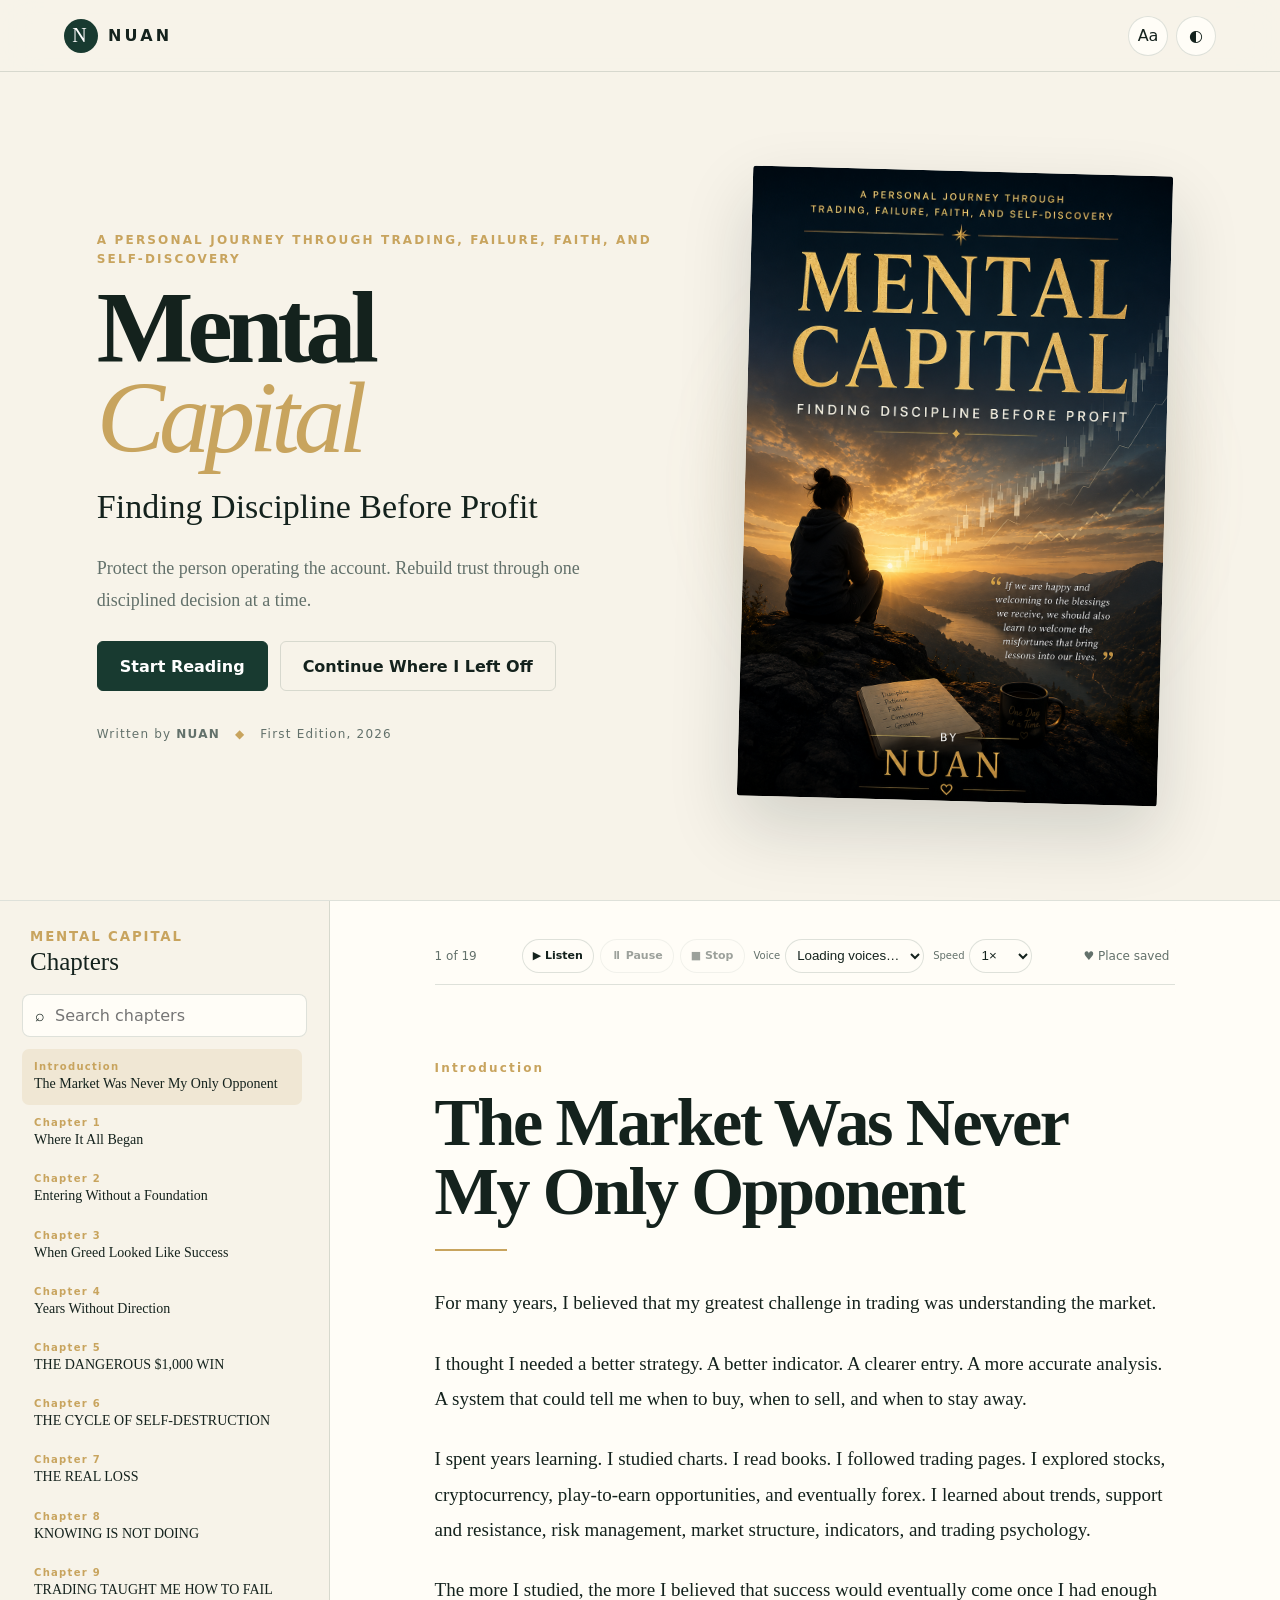
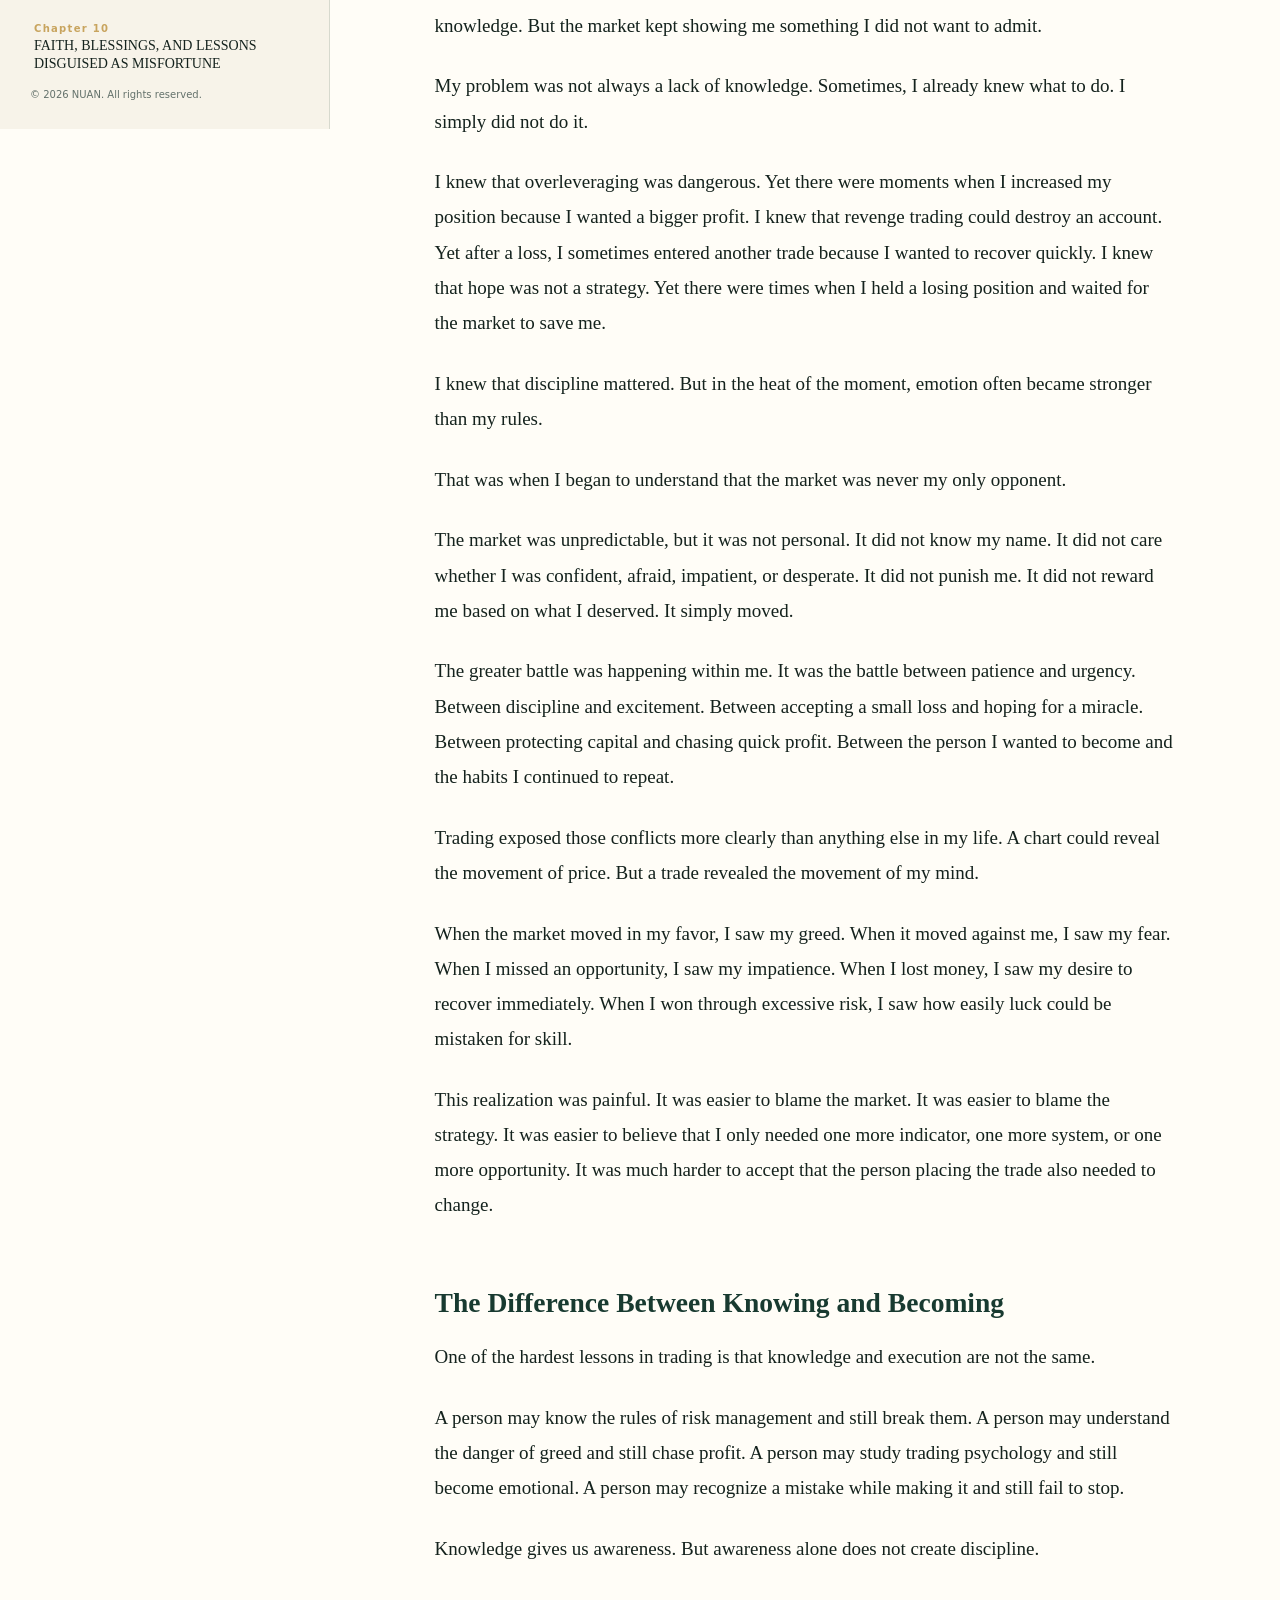
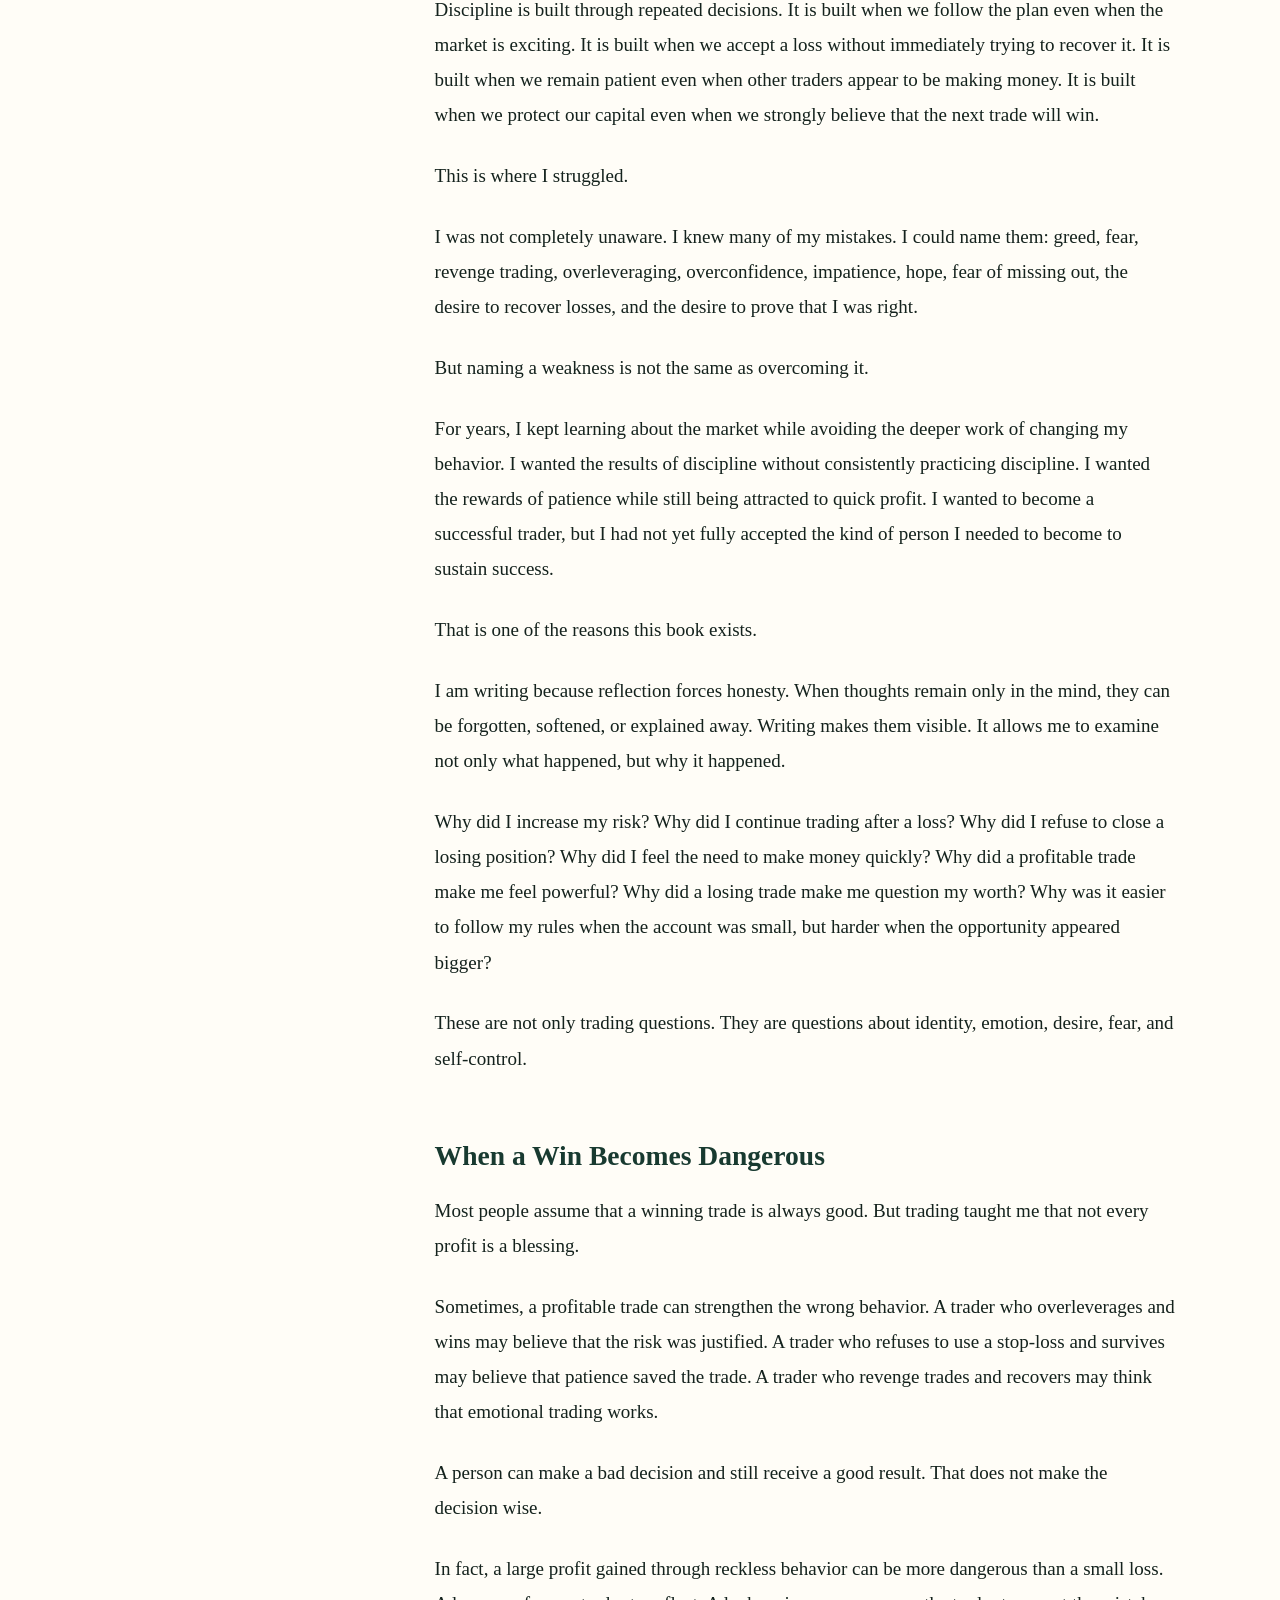
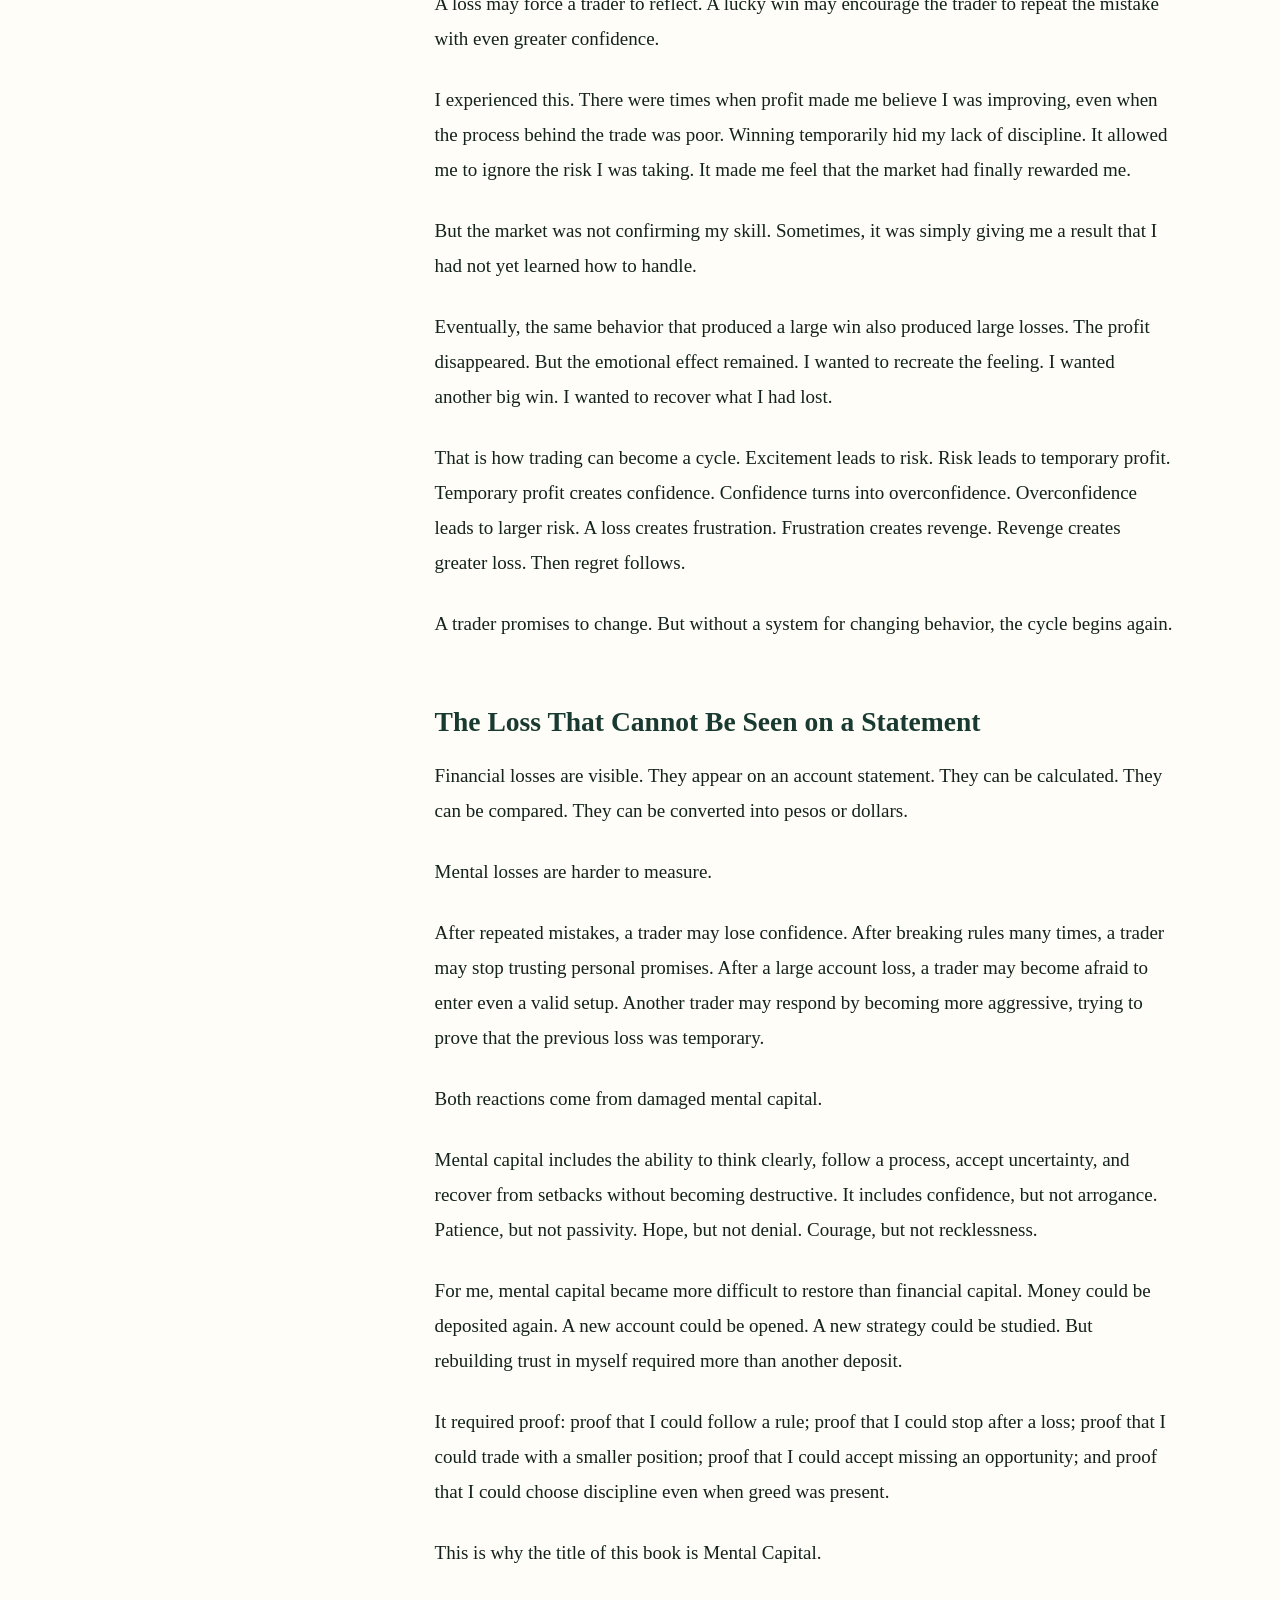
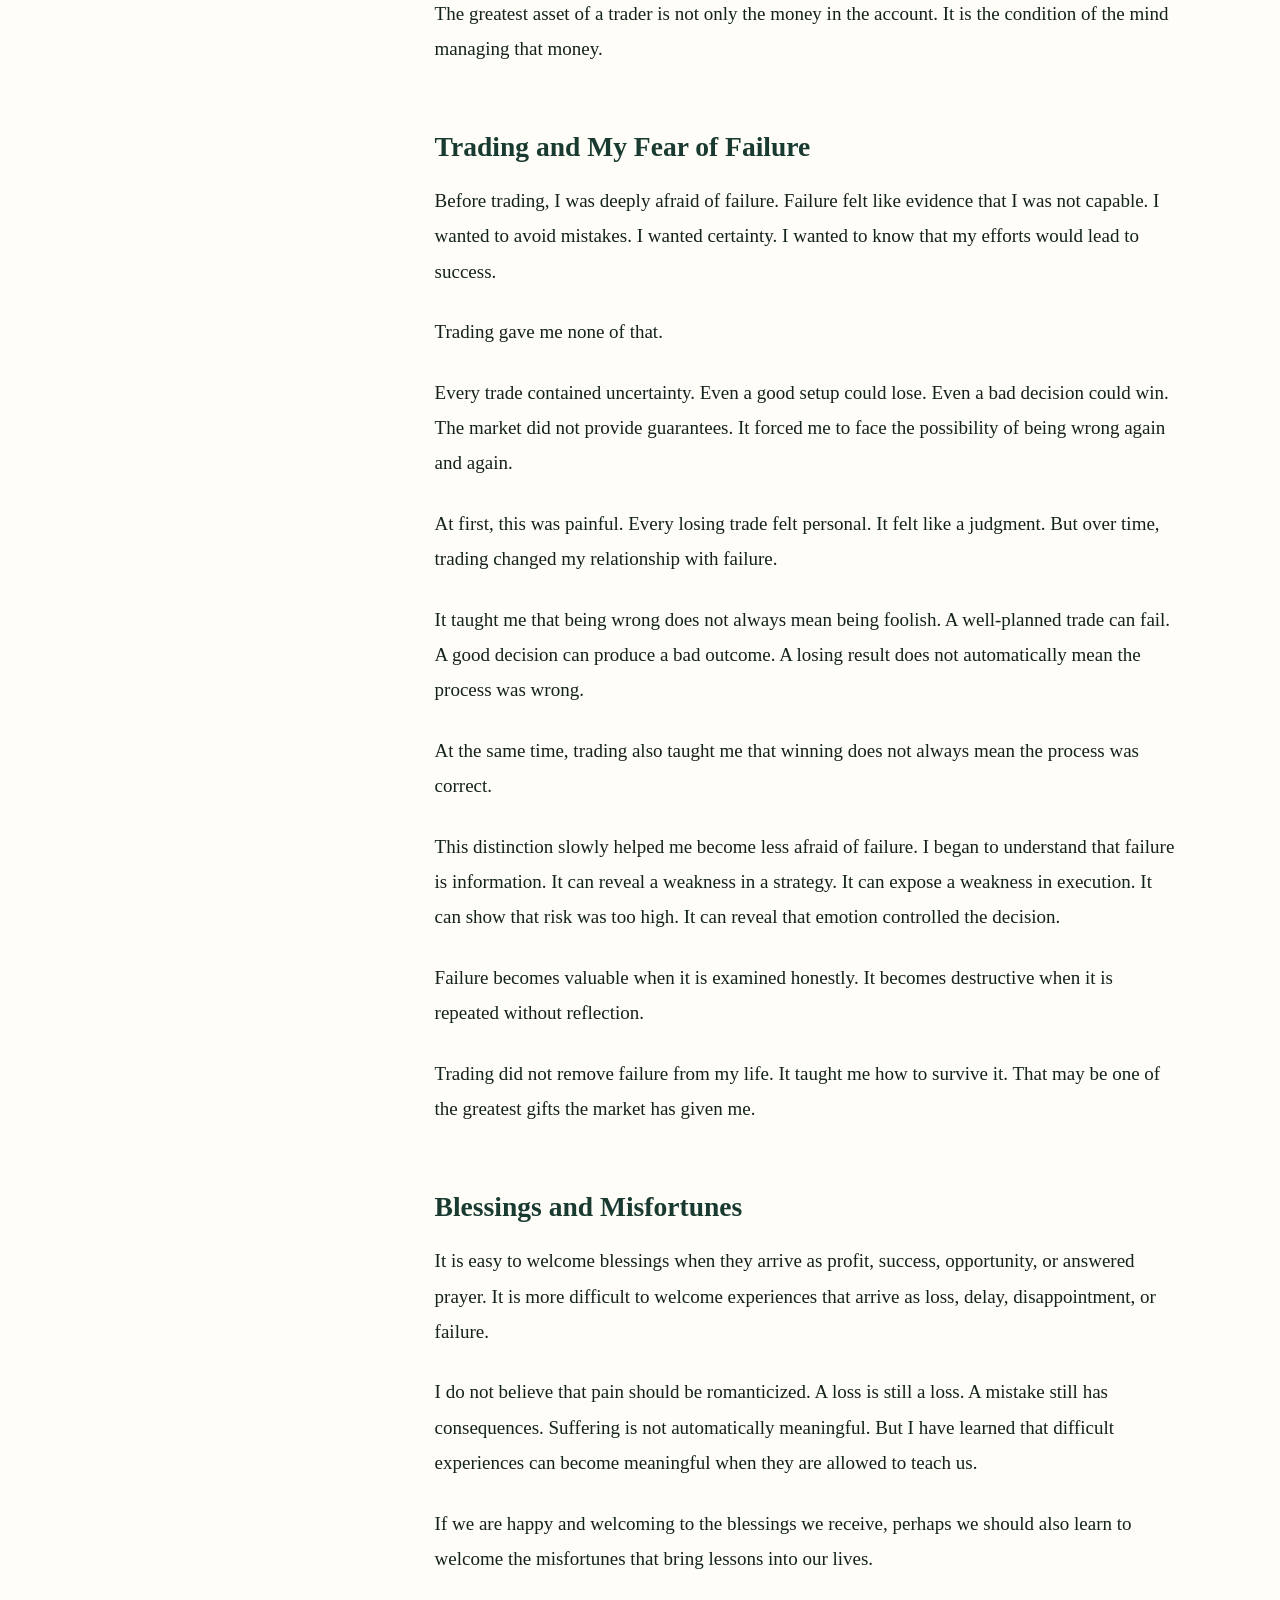
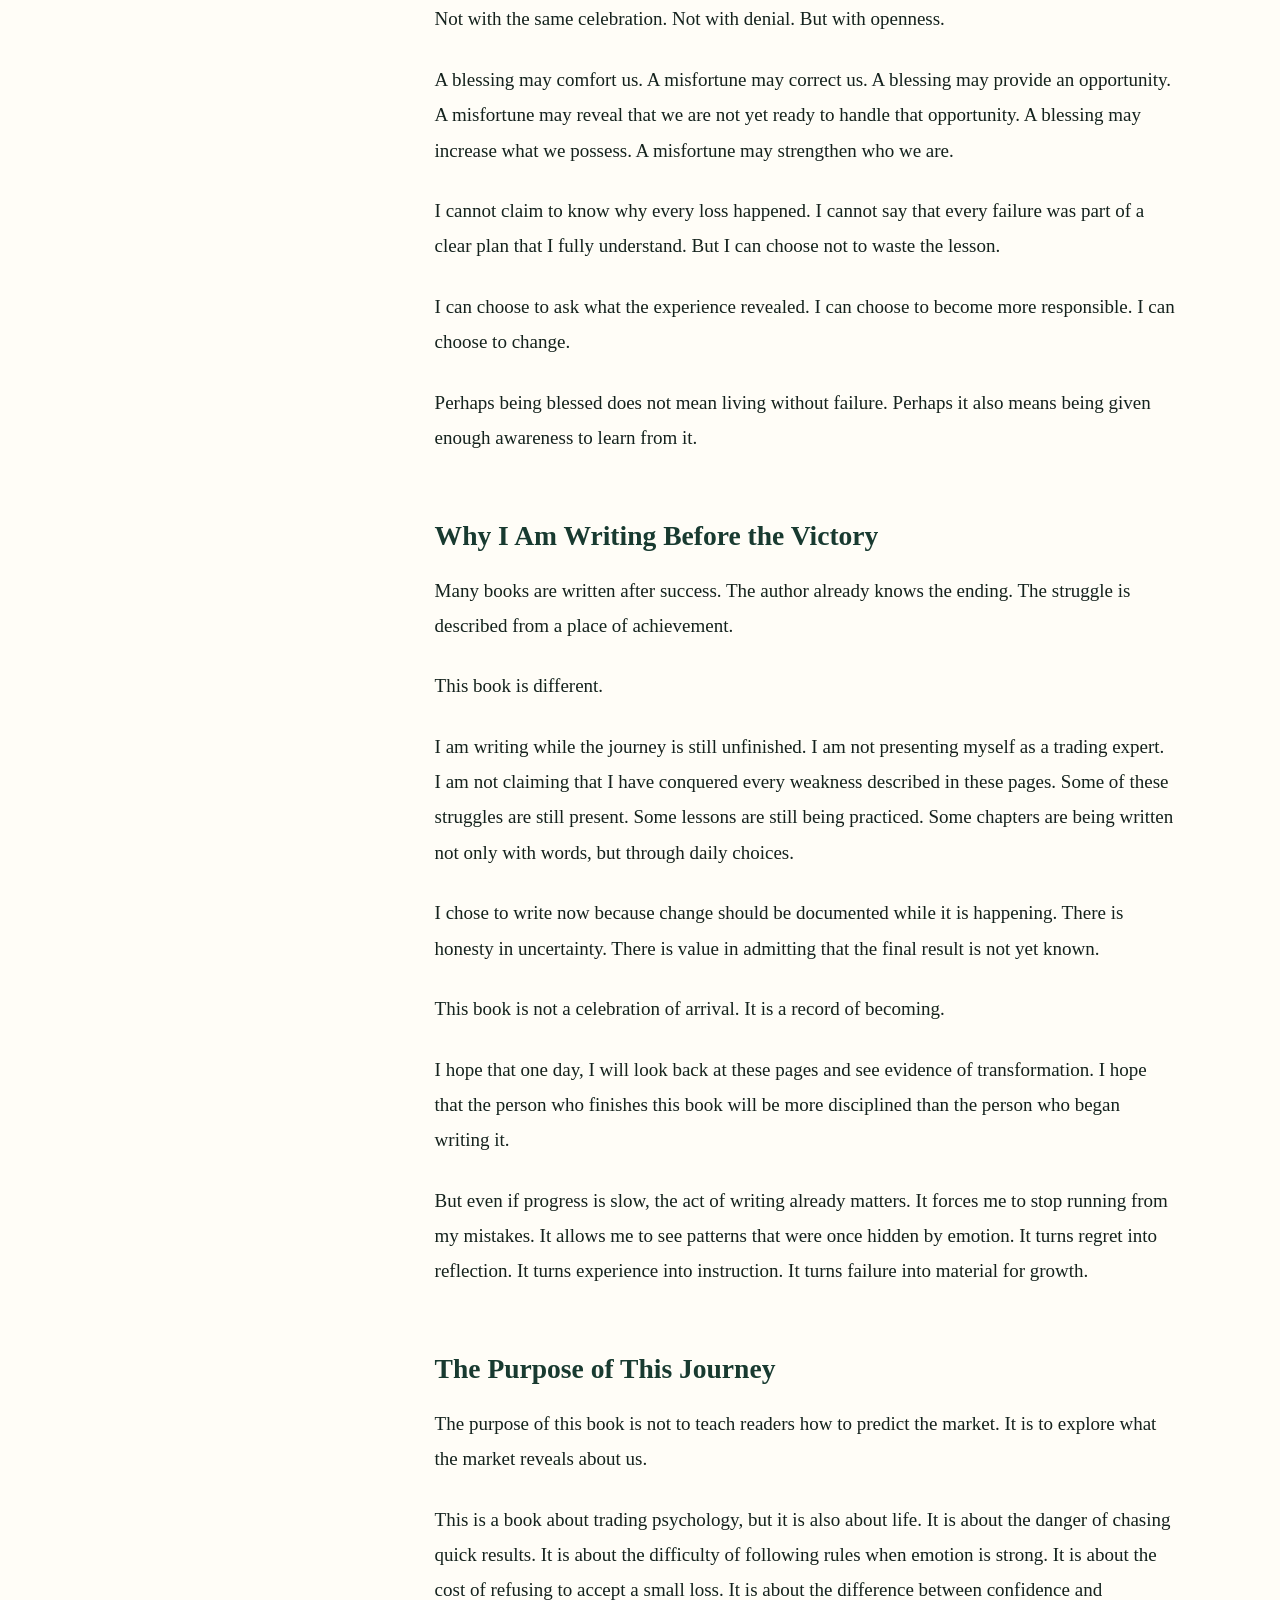
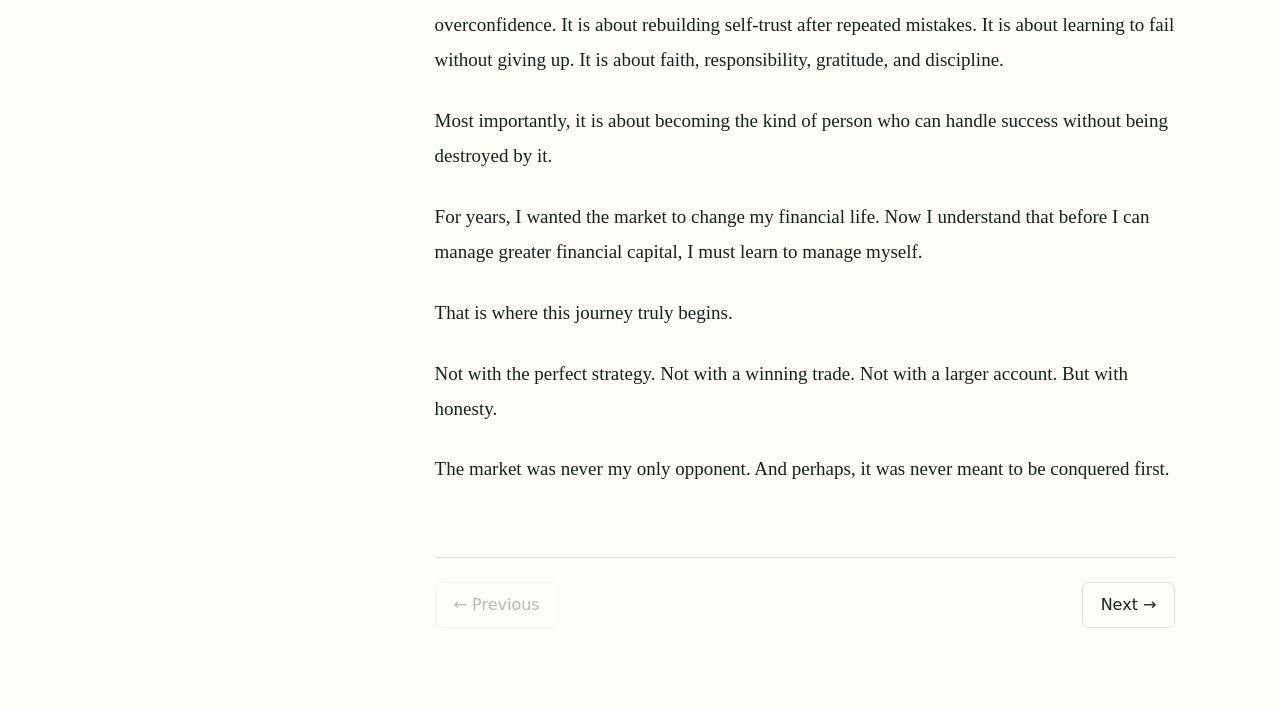
==== commit f1099706: "Add female narrator selection" ====
--- a/audio.html
+++ b/audio.html
@@ -131,6 +131,12 @@
             <button id="listenButton" class="audio-button" type="button" aria-label="Listen to this chapter">▶ Listen</button>
             <button id="pauseButton" class="audio-button" type="button" aria-label="Pause narration" disabled>⏸ Pause</button>
             <button id="stopButton" class="audio-button" type="button" aria-label="Stop narration" disabled>■ Stop</button>
+            <label class="voice-control">
+              <span>Voice</span>
+              <select id="voiceSelect" aria-label="Narrator voice">
+                <option value="">Loading voices…</option>
+              </select>
+            </label>
             <label class="speed-control">
               <span>Speed</span>
               <select id="speechRate" aria-label="Narration speed">
--- a/audio-style.css
+++ b/audio-style.css
@@ -79,12 +79,13 @@
 .audio-button:hover:not(:disabled) { border-color: var(--gold); }
 .audio-button:disabled { opacity: .42; cursor: default; }
 .audio-button.speaking { color: #fff; border-color: var(--forest); background: var(--forest); }
-.speed-control { display: flex; align-items: center; gap: 5px; padding-left: 3px; }
-.speed-control span { font-size: 10px; }
-.speed-control select {
+.speed-control, .voice-control { display: flex; align-items: center; gap: 5px; padding-left: 3px; }
+.speed-control span, .voice-control span { font-size: 10px; }
+.speed-control select, .voice-control select {
   min-height: 34px; padding: 0 7px; border: 1px solid var(--line); border-radius: 999px;
   color: var(--ink); background: var(--panel); outline: none; cursor: pointer;
 }
+.voice-control select { max-width: 170px; }
 .chapter-body .narrating {
   border-radius: 4px; background: rgba(200, 164, 94, .18);
   box-shadow: 0 0 0 4px rgba(200, 164, 94, .18);
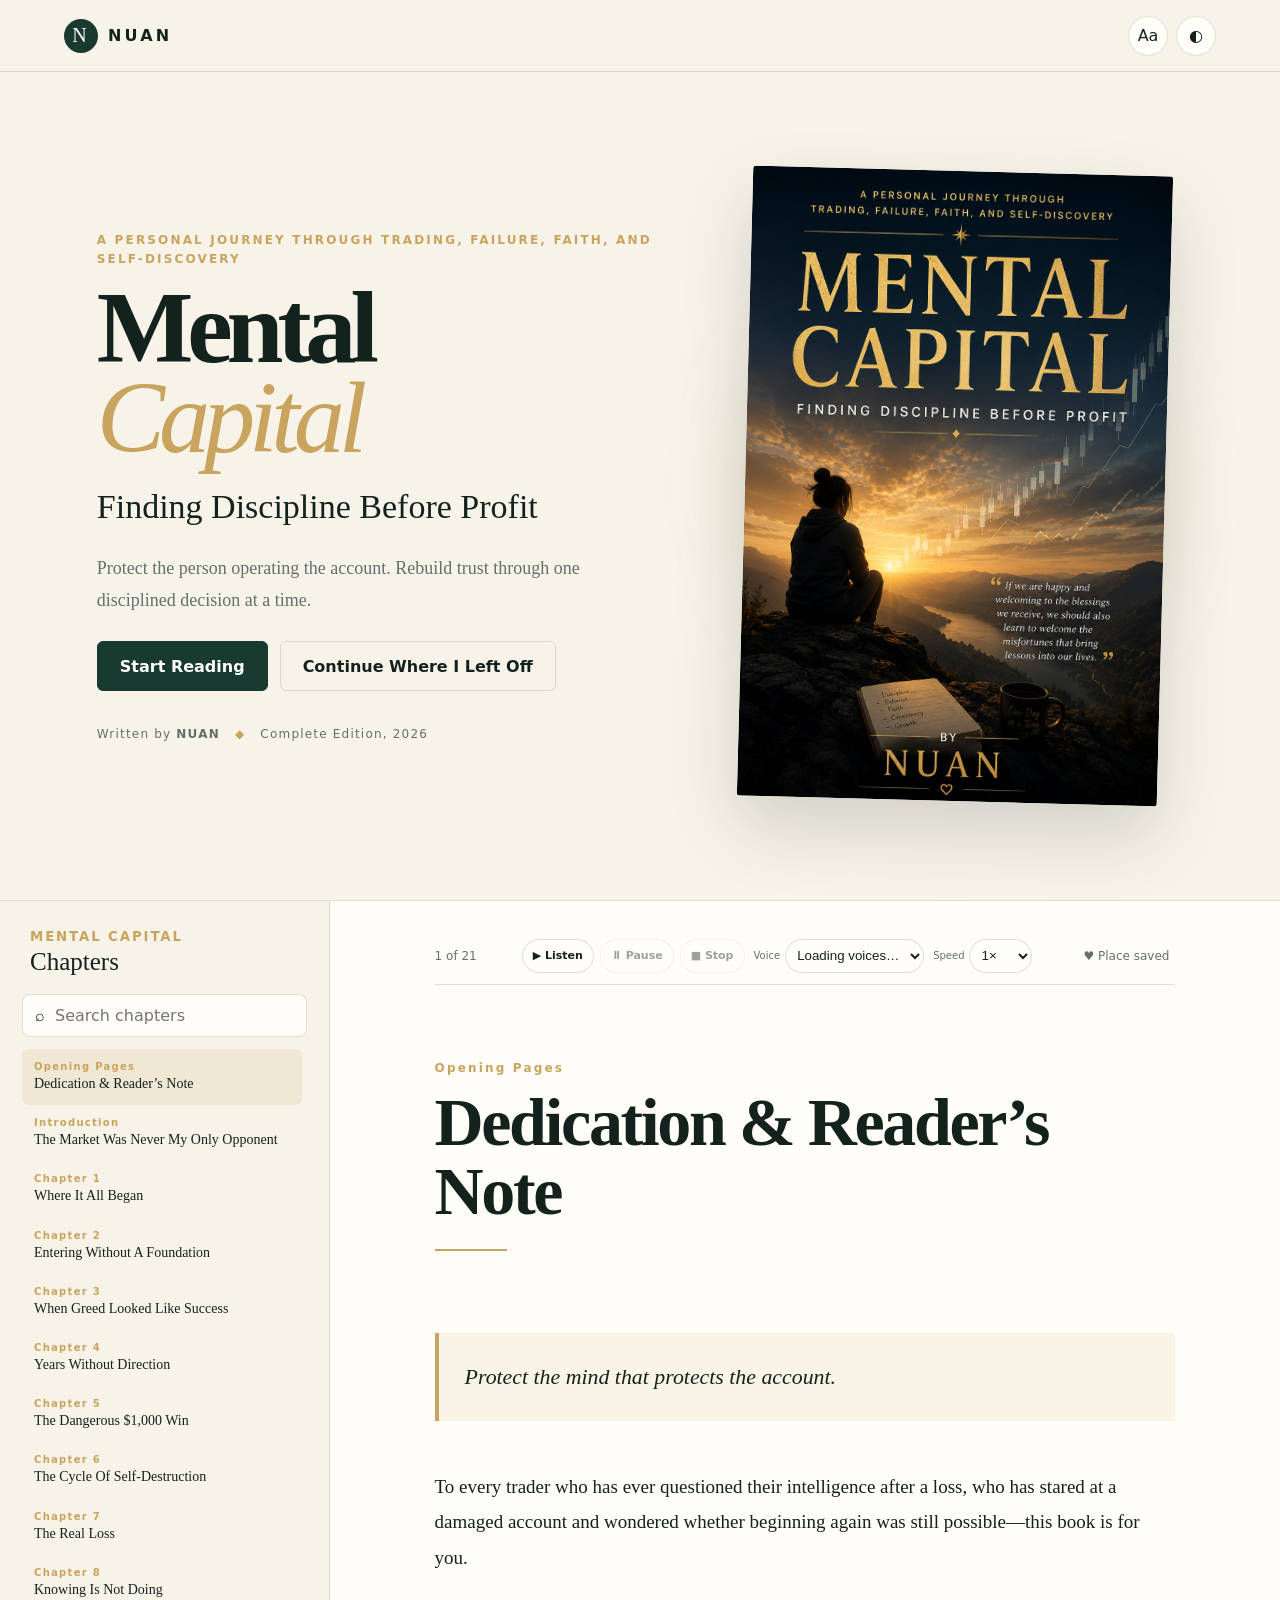
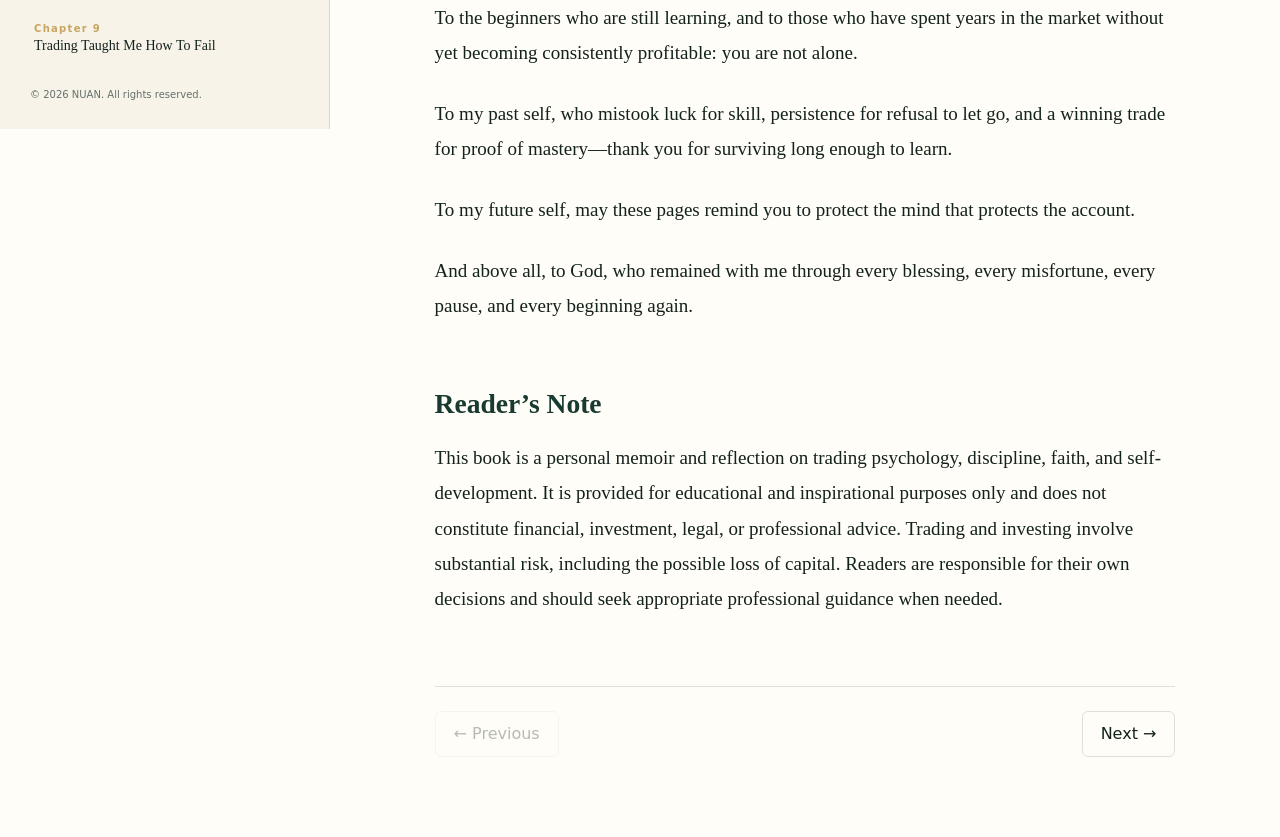
==== commit 2f3b22ab: "Update complete story-based Mental Capital ebook" ====
--- a/audio.html
+++ b/audio.html
@@ -31,7 +31,7 @@
           <button class="primary-button" id="startReading">Start Reading</button>
           <button class="secondary-button" id="continueReading">Continue Where I Left Off</button>
         </div>
-        <p class="author-line">Written by <strong>NUAN</strong> <span>◆</span> First Edition, 2026</p>
+        <p class="author-line">Written by <strong>NUAN</strong> <span>◆</span> Complete Edition, 2026</p>
       </div>
       <div class="cover-wrap">
         <div class="cover-glow"></div>
@@ -46,87 +46,32 @@
           <button class="icon-button mobile-only" id="closeMenu" aria-label="Close chapters">×</button>
         </div>
         <label class="search"><span>⌕</span><input id="searchInput" type="search" placeholder="Search chapters"></label>
-        <nav id="toc"><button class="toc-item active" data-index="0">
-          <span>Introduction</span>
-          <strong>The Market Was Never My Only Opponent</strong>
-        </button>
-<button class="toc-item" data-index="1">
-          <span>Chapter 1</span>
-          <strong>Where It All Began</strong>
-        </button>
-<button class="toc-item" data-index="2">
-          <span>Chapter 2</span>
-          <strong>Entering Without a Foundation</strong>
-        </button>
-<button class="toc-item" data-index="3">
-          <span>Chapter 3</span>
-          <strong>When Greed Looked Like Success</strong>
-        </button>
-<button class="toc-item" data-index="4">
-          <span>Chapter 4</span>
-          <strong>Years Without Direction</strong>
-        </button>
-<button class="toc-item" data-index="5">
-          <span>Chapter 5</span>
-          <strong>THE DANGEROUS $1,000 WIN</strong>
-        </button>
-<button class="toc-item" data-index="6">
-          <span>Chapter 6</span>
-          <strong>THE CYCLE OF SELF-DESTRUCTION</strong>
-        </button>
-<button class="toc-item" data-index="7">
-          <span>Chapter 7</span>
-          <strong>THE REAL LOSS</strong>
-        </button>
-<button class="toc-item" data-index="8">
-          <span>Chapter 8</span>
-          <strong>KNOWING IS NOT DOING</strong>
-        </button>
-<button class="toc-item" data-index="9">
-          <span>Chapter 9</span>
-          <strong>TRADING TAUGHT ME HOW TO FAIL</strong>
-        </button>
-<button class="toc-item" data-index="10">
-          <span>Chapter 10</span>
-          <strong>FAITH, BLESSINGS, AND LESSONS DISGUISED AS MISFORTUNE</strong>
-        </button>
-<button class="toc-item" data-index="11">
-          <span>Chapter 11</span>
-          <strong>THE DECISION TO PAUSE</strong>
-        </button>
-<button class="toc-item" data-index="12">
-          <span>Chapter 12</span>
-          <strong>REDEFINING A WINNING TRADE</strong>
-        </button>
-<button class="toc-item" data-index="13">
-          <span>Chapter 13</span>
-          <strong>PROTECTING CAPITAL FROM THE PERSON HOLDING THE ACCOUNT</strong>
-        </button>
-<button class="toc-item" data-index="14">
-          <span>Chapter 14</span>
-          <strong>THE TRADER I AM BECOMING</strong>
-        </button>
-<button class="toc-item" data-index="15">
-          <span>Epilogue</span>
-          <strong>This Journey Is Still Being Written</strong>
-        </button>
-<button class="toc-item" data-index="16">
-          <span>Back Matter</span>
-          <strong>Reflection Journal &amp; Trading Commitment</strong>
-        </button>
-<button class="toc-item" data-index="17">
-          <span>Acknowledgments</span>
-          <strong>Acknowledgments</strong>
-        </button>
-<button class="toc-item" data-index="18">
-          <span>About The Author</span>
-          <strong>About The Author</strong>
-        </button></nav>
+        <nav id="toc"><button class="toc-item active" data-index="0"><span>Opening Pages</span><strong>Dedication &amp; Reader’s Note</strong></button>
+<button class="toc-item" data-index="1"><span>Introduction</span><strong>The Market Was Never My Only Opponent</strong></button>
+<button class="toc-item" data-index="2"><span>Chapter 1</span><strong>Where It All Began</strong></button>
+<button class="toc-item" data-index="3"><span>Chapter 2</span><strong>Entering Without A Foundation</strong></button>
+<button class="toc-item" data-index="4"><span>Chapter 3</span><strong>When Greed Looked Like Success</strong></button>
+<button class="toc-item" data-index="5"><span>Chapter 4</span><strong>Years Without Direction</strong></button>
+<button class="toc-item" data-index="6"><span>Chapter 5</span><strong>The Dangerous $1,000 Win</strong></button>
+<button class="toc-item" data-index="7"><span>Chapter 6</span><strong>The Cycle Of Self-Destruction</strong></button>
+<button class="toc-item" data-index="8"><span>Chapter 7</span><strong>The Real Loss</strong></button>
+<button class="toc-item" data-index="9"><span>Chapter 8</span><strong>Knowing Is Not Doing</strong></button>
+<button class="toc-item" data-index="10"><span>Chapter 9</span><strong>Trading Taught Me How To Fail</strong></button>
+<button class="toc-item" data-index="11"><span>Chapter 10</span><strong>Faith, Blessings, And Lessons Disguised As Misfortune</strong></button>
+<button class="toc-item" data-index="12"><span>Chapter 11</span><strong>The Decision To Pause</strong></button>
+<button class="toc-item" data-index="13"><span>Chapter 12</span><strong>Redefining A Winning Trade</strong></button>
+<button class="toc-item" data-index="14"><span>Chapter 13</span><strong>Protecting Capital From The Person Holding The Account</strong></button>
+<button class="toc-item" data-index="15"><span>Chapter 14</span><strong>The Trader I Am Becoming</strong></button>
+<button class="toc-item" data-index="16"><span>Epilogue</span><strong>The Story Is Still Being Written</strong></button>
+<button class="toc-item" data-index="17"><span>Back Matter</span><strong>Reflection Journal &amp; Trading Commitment</strong></button>
+<button class="toc-item" data-index="18"><span>Acknowledgments</span><strong>Acknowledgments</strong></button>
+<button class="toc-item" data-index="19"><span>About The Author</span><strong>About NUAN</strong></button>
+<button class="toc-item" data-index="20"><span>Final Page</span><strong>Padayon</strong></button></nav>
         <p class="copyright">© 2026 NUAN. All rights reserved.</p>
       </aside>
       <div class="reading-panel">
         <div class="reader-toolbar">
-          <span id="chapterCounter">1 of 19</span>
+          <span id="chapterCounter">1 of 21</span>
           <div class="audio-controls" aria-label="Audiobook controls">
             <button id="listenButton" class="audio-button" type="button" aria-label="Listen to this chapter">▶ Listen</button>
             <button id="pauseButton" class="audio-button" type="button" aria-label="Pause narration" disabled>⏸ Pause</button>
@@ -149,159 +94,175 @@
           </div>
           <button id="bookmarkButton" class="bookmark-button">♡ Save place</button>
         </div>
-        <div id="bookContent"><article class="book-section active" id="introduction" data-index="0">
-              <header class="chapter-header">
-                <span>Introduction</span>
-                <h2>The Market Was Never My Only Opponent</h2>
-                <i></i>
-              </header>
-              <div class="chapter-body"><p>For many years, I believed that my greatest challenge in trading was understanding the market.</p><p>I thought I needed a better strategy. A better indicator. A clearer entry. A more accurate analysis. A system that could tell me when to buy, when to sell, and when to stay away.</p><p>I spent years learning. I studied charts. I read books. I followed trading pages. I explored stocks, cryptocurrency, play-to-earn opportunities, and eventually forex. I learned about trends, support and resistance, risk management, market structure, indicators, and trading psychology.</p><p>The more I studied, the more I believed that success would eventually come once I had enough knowledge. But the market kept showing me something I did not want to admit.</p><p>My problem was not always a lack of knowledge. Sometimes, I already knew what to do. I simply did not do it.</p><p>I knew that overleveraging was dangerous. Yet there were moments when I increased my position because I wanted a bigger profit. I knew that revenge trading could destroy an account. Yet after a loss, I sometimes entered another trade because I wanted to recover quickly. I knew that hope was not a strategy. Yet there were times when I held a losing position and waited for the market to save me.</p><p>I knew that discipline mattered. But in the heat of the moment, emotion often became stronger than my rules.</p><p>That was when I began to understand that the market was never my only opponent.</p><p>The market was unpredictable, but it was not personal. It did not know my name. It did not care whether I was confident, afraid, impatient, or desperate. It did not punish me. It did not reward me based on what I deserved. It simply moved.</p><p>The greater battle was happening within me. It was the battle between patience and urgency. Between discipline and excitement. Between accepting a small loss and hoping for a miracle. Between protecting capital and chasing quick profit. Between the person I wanted to become and the habits I continued to repeat.</p><p>Trading exposed those conflicts more clearly than anything else in my life. A chart could reveal the movement of price. But a trade revealed the movement of my mind.</p><p>When the market moved in my favor, I saw my greed. When it moved against me, I saw my fear. When I missed an opportunity, I saw my impatience. When I lost money, I saw my desire to recover immediately. When I won through excessive risk, I saw how easily luck could be mistaken for skill.</p><p>This realization was painful. It was easier to blame the market. It was easier to blame the strategy. It was easier to believe that I only needed one more indicator, one more system, or one more opportunity. It was much harder to accept that the person placing the trade also needed to change.</p><h3>The Difference Between Knowing and Becoming</h3><p>One of the hardest lessons in trading is that knowledge and execution are not the same.</p><p>A person may know the rules of risk management and still break them. A person may understand the danger of greed and still chase profit. A person may study trading psychology and still become emotional. A person may recognize a mistake while making it and still fail to stop.</p><p>Knowledge gives us awareness. But awareness alone does not create discipline.</p><p>Discipline is built through repeated decisions. It is built when we follow the plan even when the market is exciting. It is built when we accept a loss without immediately trying to recover it. It is built when we remain patient even when other traders appear to be making money. It is built when we protect our capital even when we strongly believe that the next trade will win.</p><p>This is where I struggled.</p><p>I was not completely unaware. I knew many of my mistakes. I could name them: greed, fear, revenge trading, overleveraging, overconfidence, impatience, hope, fear of missing out, the desire to recover losses, and the desire to prove that I was right.</p><p>But naming a weakness is not the same as overcoming it.</p><p>For years, I kept learning about the market while avoiding the deeper work of changing my behavior. I wanted the results of discipline without consistently practicing discipline. I wanted the rewards of patience while still being attracted to quick profit. I wanted to become a successful trader, but I had not yet fully accepted the kind of person I needed to become to sustain success.</p><p>That is one of the reasons this book exists.</p><p>I am writing because reflection forces honesty. When thoughts remain only in the mind, they can be forgotten, softened, or explained away. Writing makes them visible. It allows me to examine not only what happened, but why it happened.</p><p>Why did I increase my risk? Why did I continue trading after a loss? Why did I refuse to close a losing position? Why did I feel the need to make money quickly? Why did a profitable trade make me feel powerful? Why did a losing trade make me question my worth? Why was it easier to follow my rules when the account was small, but harder when the opportunity appeared bigger?</p><p>These are not only trading questions. They are questions about identity, emotion, desire, fear, and self-control.</p><h3>When a Win Becomes Dangerous</h3><p>Most people assume that a winning trade is always good. But trading taught me that not every profit is a blessing.</p><p>Sometimes, a profitable trade can strengthen the wrong behavior. A trader who overleverages and wins may believe that the risk was justified. A trader who refuses to use a stop-loss and survives may believe that patience saved the trade. A trader who revenge trades and recovers may think that emotional trading works.</p><p>A person can make a bad decision and still receive a good result. That does not make the decision wise.</p><p>In fact, a large profit gained through reckless behavior can be more dangerous than a small loss. A loss may force a trader to reflect. A lucky win may encourage the trader to repeat the mistake with even greater confidence.</p><p>I experienced this. There were times when profit made me believe I was improving, even when the process behind the trade was poor. Winning temporarily hid my lack of discipline. It allowed me to ignore the risk I was taking. It made me feel that the market had finally rewarded me.</p><p>But the market was not confirming my skill. Sometimes, it was simply giving me a result that I had not yet learned how to handle.</p><p>Eventually, the same behavior that produced a large win also produced large losses. The profit disappeared. But the emotional effect remained. I wanted to recreate the feeling. I wanted another big win. I wanted to recover what I had lost.</p><p>That is how trading can become a cycle. Excitement leads to risk. Risk leads to temporary profit. Temporary profit creates confidence. Confidence turns into overconfidence. Overconfidence leads to larger risk. A loss creates frustration. Frustration creates revenge. Revenge creates greater loss. Then regret follows.</p><p>A trader promises to change. But without a system for changing behavior, the cycle begins again.</p><h3>The Loss That Cannot Be Seen on a Statement</h3><p>Financial losses are visible. They appear on an account statement. They can be calculated. They can be compared. They can be converted into pesos or dollars.</p><p>Mental losses are harder to measure.</p><p>After repeated mistakes, a trader may lose confidence. After breaking rules many times, a trader may stop trusting personal promises. After a large account loss, a trader may become afraid to enter even a valid setup. Another trader may respond by becoming more aggressive, trying to prove that the previous loss was temporary.</p><p>Both reactions come from damaged mental capital.</p><p>Mental capital includes the ability to think clearly, follow a process, accept uncertainty, and recover from setbacks without becoming destructive. It includes confidence, but not arrogance. Patience, but not passivity. Hope, but not denial. Courage, but not recklessness.</p><p>For me, mental capital became more difficult to restore than financial capital. Money could be deposited again. A new account could be opened. A new strategy could be studied. But rebuilding trust in myself required more than another deposit.</p><p>It required proof: proof that I could follow a rule; proof that I could stop after a loss; proof that I could trade with a smaller position; proof that I could accept missing an opportunity; and proof that I could choose discipline even when greed was present.</p><p>This is why the title of this book is Mental Capital.</p><p>The greatest asset of a trader is not only the money in the account. It is the condition of the mind managing that money.</p><h3>Trading and My Fear of Failure</h3><p>Before trading, I was deeply afraid of failure. Failure felt like evidence that I was not capable. I wanted to avoid mistakes. I wanted certainty. I wanted to know that my efforts would lead to success.</p><p>Trading gave me none of that.</p><p>Every trade contained uncertainty. Even a good setup could lose. Even a bad decision could win. The market did not provide guarantees. It forced me to face the possibility of being wrong again and again.</p><p>At first, this was painful. Every losing trade felt personal. It felt like a judgment. But over time, trading changed my relationship with failure.</p><p>It taught me that being wrong does not always mean being foolish. A well-planned trade can fail. A good decision can produce a bad outcome. A losing result does not automatically mean the process was wrong.</p><p>At the same time, trading also taught me that winning does not always mean the process was correct.</p><p>This distinction slowly helped me become less afraid of failure. I began to understand that failure is information. It can reveal a weakness in a strategy. It can expose a weakness in execution. It can show that risk was too high. It can reveal that emotion controlled the decision.</p><p>Failure becomes valuable when it is examined honestly. It becomes destructive when it is repeated without reflection.</p><p>Trading did not remove failure from my life. It taught me how to survive it. That may be one of the greatest gifts the market has given me.</p><h3>Blessings and Misfortunes</h3><p>It is easy to welcome blessings when they arrive as profit, success, opportunity, or answered prayer. It is more difficult to welcome experiences that arrive as loss, delay, disappointment, or failure.</p><p>I do not believe that pain should be romanticized. A loss is still a loss. A mistake still has consequences. Suffering is not automatically meaningful. But I have learned that difficult experiences can become meaningful when they are allowed to teach us.</p><p>If we are happy and welcoming to the blessings we receive, perhaps we should also learn to welcome the misfortunes that bring lessons into our lives.</p><p>Not with the same celebration. Not with denial. But with openness.</p><p>A blessing may comfort us. A misfortune may correct us. A blessing may provide an opportunity. A misfortune may reveal that we are not yet ready to handle that opportunity. A blessing may increase what we possess. A misfortune may strengthen who we are.</p><p>I cannot claim to know why every loss happened. I cannot say that every failure was part of a clear plan that I fully understand. But I can choose not to waste the lesson.</p><p>I can choose to ask what the experience revealed. I can choose to become more responsible. I can choose to change.</p><p>Perhaps being blessed does not mean living without failure. Perhaps it also means being given enough awareness to learn from it.</p><h3>Why I Am Writing Before the Victory</h3><p>Many books are written after success. The author already knows the ending. The struggle is described from a place of achievement.</p><p>This book is different.</p><p>I am writing while the journey is still unfinished. I am not presenting myself as a trading expert. I am not claiming that I have conquered every weakness described in these pages. Some of these struggles are still present. Some lessons are still being practiced. Some chapters are being written not only with words, but through daily choices.</p><p>I chose to write now because change should be documented while it is happening. There is honesty in uncertainty. There is value in admitting that the final result is not yet known.</p><p>This book is not a celebration of arrival. It is a record of becoming.</p><p>I hope that one day, I will look back at these pages and see evidence of transformation. I hope that the person who finishes this book will be more disciplined than the person who began writing it.</p><p>But even if progress is slow, the act of writing already matters. It forces me to stop running from my mistakes. It allows me to see patterns that were once hidden by emotion. It turns regret into reflection. It turns experience into instruction. It turns failure into material for growth.</p><h3>The Purpose of This Journey</h3><p>The purpose of this book is not to teach readers how to predict the market. It is to explore what the market reveals about us.</p><p>This is a book about trading psychology, but it is also about life. It is about the danger of chasing quick results. It is about the difficulty of following rules when emotion is strong. It is about the cost of refusing to accept a small loss. It is about the difference between confidence and overconfidence. It is about rebuilding self-trust after repeated mistakes. It is about learning to fail without giving up. It is about faith, responsibility, gratitude, and discipline.</p><p>Most importantly, it is about becoming the kind of person who can handle success without being destroyed by it.</p><p>For years, I wanted the market to change my financial life. Now I understand that before I can manage greater financial capital, I must learn to manage myself.</p><p>That is where this journey truly begins.</p><p>Not with the perfect strategy. Not with a winning trade. Not with a larger account. But with honesty.</p><p>The market was never my only opponent. And perhaps, it was never meant to be conquered first.</p></div>
-            </article>
-<article class="book-section" id="chapter-1" data-index="1">
-              <header class="chapter-header">
-                <span>Chapter 1</span>
-                <h2>Where It All Began</h2>
-                <i></i>
-              </header>
-              <div class="chapter-body"><p>The First Investment Was Curiosity</p><blockquote>“Before I invested money, I invested attention.”</blockquote><p>My journey into the financial markets did not begin with forex.</p><p>It did not begin with leverage, candlestick patterns, or the desire to become a full-time trader.</p><p>It began with curiosity.</p><p>In 2019, I became interested in investing through the Philippine Stock Exchange.</p><p>At that time, my understanding of the market was still simple. I knew that people could buy shares of companies and possibly earn through capital appreciation or dividends. The idea that money could grow through ownership fascinated me.</p><p>I was not yet chasing fast profits.</p><p>I was trying to understand how investing worked.</p><p>The Philippine Stock Exchange became my first introduction to the world of financial markets. I began learning about listed companies, stock prices, long-term investing, and the importance of patience.</p><p>Compared with the trading decisions I would make in later years, my beginning was quieter.</p><p>There was less urgency.</p><p>There was no constant pressure to enter and exit.</p><p>There was no strong temptation to multiply an account within a few days.</p><p>Investing seemed slower, but it also felt more understandable.</p><p>I could look at a company and ask what it did, how it earned money, and whether it might still be valuable years later.</p><p>Without realizing it, I was already learning one of the most important principles in finance:</p><p>Growth usually takes time.</p><p>Unfortunately, this principle would become harder to follow once I became exposed to faster markets.</p><h3>The Beginning of a New Interest</h3><p>Then the pandemic came.</p><p>Life changed for almost everyone.</p><p>People stayed at home.</p><p>More time was spent online.</p><p>Social media became one of the main ways people learned, connected, and discovered new opportunities.</p><p>During that period, I discovered online trading communities and educational pages.</p><p>I began reading educational posts.</p><p>The more I read, the more interested I became.</p><p>Trading seemed more active than investing.</p><p>It offered the possibility of earning from short-term market movements.</p><p>It introduced a different way of thinking about charts, prices, and opportunities.</p><p>I bought books about trading and continued exploring educational content.</p><p>I wanted to understand how traders made decisions.</p><p>I became curious about technical analysis.</p><p>I started seeing charts not only as moving prices, but as something that might be interpreted.</p><p>Every candle seemed to contain information.</p><p>Every pattern seemed to hold a possible opportunity.</p><p>Every lesson made trading appear more learnable.</p><p>The more I studied, the more I began to believe that perhaps I could do it too.</p><p>At that time, I thought learning enough information would eventually make me successful.</p><p>I believed that knowledge would naturally lead to good decisions.</p><p>I had not yet learned that knowing and executing are two different skills.</p><h3>The Excitement of Discovery</h3><p>There is a special kind of excitement that comes with discovering trading for the first time.</p><p>The charts are unfamiliar, but they are also fascinating.</p><p>A beginner begins to see possibilities everywhere.</p><p>A market that once looked random starts to appear understandable.</p><p>Terms such as support, resistance, trend, breakout, entry, and stop-loss create the impression that trading can be reduced to a series of rules.</p><p>The idea is comforting.</p><p>Study enough.</p><p>Find a strategy.</p><p>Follow the setup.</p><p>Earn money.</p><p>It sounds simple.</p><p>But trading is often simplest before real money, emotion, and uncertainty become involved.</p><p>At the beginning, I focused mainly on learning.</p><p>I did not yet fully understand the psychological pressure that trading would create.</p><p>I had not experienced the urge to recover a loss.</p><p>I had not yet seen how quickly confidence could turn into greed.</p><p>I did not know how difficult it would be to wait when I wanted immediate results.</p><p>I was learning about the market, but I had not yet learned how the market could expose the person placing the trade.</p><h3>Curiosity as the First Capital</h3><p>Looking back, I realize that my first real investment was not money.</p><p>It was attention.</p><p>I spent time reading.</p><p>I purchased books.</p><p>I followed discussions.</p><p>I tried to understand unfamiliar concepts.</p><p>I asked questions.</p><p>I observed.</p><p>Curiosity led me into the financial world before profit became my main concern.</p><p>That curiosity was valuable.</p><p>It created a willingness to learn.</p><p>It allowed me to enter a field that initially seemed complicated.</p><p>It gave me enough interest to continue even after losing trades and disappointing results.</p><p>But curiosity has limits.</p><p>It can open the door, but it cannot create discipline by itself.</p><p>A curious person may continue learning while still repeating the same mistakes.</p><p>A knowledgeable person may understand risk but continue taking excessive positions.</p><p>A trader may know the correct action but still choose the emotionally satisfying one.</p><p>Curiosity began my journey.</p><p>Character would determine what happened next.</p><h3>The Illusion of Progress</h3><p>During the early stages of learning, it is easy to confuse information with progress.</p><p>Finishing a book feels productive.</p><p>Understanding a new concept feels like improvement.</p><p>Watching educational content creates the feeling that we are moving closer to mastery.</p><p>These activities are useful.</p><p>But they can also create an illusion.</p><p>We may believe we are becoming better traders simply because we know more terms.</p><p>We may collect strategies without learning how to execute one consistently.</p><p>We may study risk management without actually limiting risk.</p><p>We may learn about psychology while continuing to trade emotionally.</p><p>I would eventually experience this gap repeatedly.</p><p>I was learning.</p><p>But I was not always changing.</p><p>There is a difference between adding knowledge and building behavior.</p><p>Knowledge is stored in the mind.</p><p>Behavior is revealed through action.</p><p>This difference becomes visible only when real pressure appears.</p><p>It is easy to say that we will follow a stop-loss before the trade begins.</p><p>It is more difficult when the position is losing and we still believe it might reverse.</p><p>It is easy to promise that we will not overtrade.</p><p>It is harder after a loss when we feel the need to recover.</p><p>It is easy to understand patience.</p><p>It is harder to practice it while watching other people post profits online.</p><p>My early learning gave me a foundation of ideas.</p><p>But it did not yet give me the emotional discipline required to use them.</p><h3>What I Thought Trading Would Give Me</h3><p>At the beginning, trading seemed to represent opportunity.</p><p>It appeared to offer more control over income.</p><p>It looked like a skill that could be learned independently.</p><p>There was something attractive about the possibility of earning through analysis and decision-making.</p><p>Trading did not seem limited by a fixed salary.</p><p>It did not require waiting for a promotion.</p><p>It appeared to reward skill directly.</p><p>The better the trader became, the more the trader could earn.</p><p>That belief made the journey exciting.</p><p>But it also created unrealistic expectations.</p><p>I began to imagine the benefits before understanding the cost.</p><p>I saw the possibility of profit before fully appreciating the discipline required to protect capital.</p><p>I saw the freedom trading might provide before understanding the mental pressure it could create.</p><p>I saw successful outcomes without yet understanding how many losses, mistakes, and years of practice might come first.</p><p>This is common among beginners.</p><p>We are often introduced to trading through potential.</p><p>We discover the reality later.</p><h3>The First Lesson in Patience</h3><p>Investing in the Philippine Stock Exchange introduced me to patience before I understood its value.</p><p>Long-term investing required waiting.</p><p>Prices did not always move quickly.</p><p>Results were not immediate.</p><p>Growth depended on time, business performance, and market conditions.</p><p>At the time, slow movement could feel less exciting.</p><p>Later, I would realize that slow growth often protects people from their own emotions.</p><p>When the market becomes faster, decisions also become faster.</p><p>When leverage becomes available, mistakes become more expensive.</p><p>When profits appear quickly, greed becomes easier to justify.</p><p>When losses happen quickly, fear and revenge become more powerful.</p><p>My early experience in investing quietly taught me that not everything valuable must happen immediately.</p><p>But I did not fully carry that lesson into the faster markets I later entered.</p><p>I wanted the rewards of long-term growth while becoming increasingly attracted to short-term results.</p><p>That conflict would follow me for years.</p><h3>The Psychology Behind the Beginning</h3><p>Curiosity is one of the healthiest reasons to begin learning.</p><p>It encourages exploration without immediately demanding results.</p><p>However, curiosity can slowly become expectation.</p><p>Expectation can become pressure.</p><p>Pressure can become impatience.</p><p>A person may begin by wanting to understand the market and later feel that all the time spent learning must quickly produce income.</p><p>This can create a dangerous thought:</p><blockquote>“I have studied long enough. I should be earning already.”</blockquote><p>Once this belief appears, the trader may begin forcing opportunities.</p><p>The market becomes something that must repay the trader for time, effort, and frustration.</p><p>But the market does not owe anyone a profit.</p><p>Learning does not create entitlement.</p><p>Time spent studying does not guarantee immediate success.</p><p>Knowledge improves preparation, but uncertainty remains.</p><p>A trader must still develop judgment, patience, risk control, and emotional stability.</p><p>The market does not reward effort in the same way that a school rewards completed assignments.</p><p>A person can study for years and still lose money through poor execution.</p><p>This can feel unfair.</p><p>But trading is not designed to be fair.</p><p>It is designed around probability, risk, and decision-making.</p><p>Understanding this would take me much longer than learning the basic terminology.</p><h3>Trading Lesson: Learning Is Not the Same as Readiness</h3><p>A beginner can understand a concept without being ready to risk money.</p><p>Reading about an asset does not automatically create a foundation.</p><p>Watching other people trade does not create personal competence.</p><p>Purchasing a course or book does not guarantee that the lesson has been absorbed.</p><p>Before entering a market, a trader should be able to answer several basic questions:</p><p>What am I trading?</p><p>Why am I entering?</p><p>What conditions would prove that my idea is wrong?</p><p>How much am I willing to lose?</p><p>What will I do after a losing trade?</p><p>What will stop me from increasing my risk emotionally?</p><p>In my early years, I was more focused on possible profit than on these questions.</p><p>I was building knowledge, but my process was incomplete.</p><h3>Life Lesson: Beginnings Do Not Need to Be Perfect</h3><p>I did not begin with a complete plan.</p><p>I did not know where the journey would lead.</p><p>I only knew that I was interested.</p><p>That was enough to begin learning.</p><p>Many people delay growth because they believe they must understand everything before starting.</p><p>But curiosity often comes before clarity.</p><p>The first step does not need to reveal the entire path.</p><p>However, once we begin, we must remain humble enough to recognize what we still do not know.</p><p>Curiosity should lead to learning.</p><p>Learning should lead to practice.</p><p>Practice should lead to reflection.</p><p>Reflection should lead to change.</p><p>Without change, learning can become only another form of preparation without progress.</p><h3>What I Understand Now</h3><p>When I look back at 2019, I do not see a foolish beginner.</p><p>I see someone who was opening a new door.</p><p>I see a person discovering that money, markets, and personal decisions were connected.</p><p>I see someone who did not yet know how difficult the journey would become.</p><p>I also see the beginning of an interest that would shape my relationship with failure, discipline, and personal responsibility.</p><p>My early experience with investing was not wasted.</p><p>It gave me a slower and more patient introduction to the market.</p><p>The books I bought were not wasted.</p><p>The posts I read were not wasted.</p><p>The time I spent learning was not wasted.</p><p>But knowledge alone was never supposed to be the final destination.</p><p>It was only the beginning.</p><p>The market would eventually require more than information.</p><p>It would require emotional control.</p><p>It would require humility.</p><p>It would require acceptance.</p><p>It would require me to become someone different from the person who first became curious in 2019.</p><h3>Letter to My Younger Self</h3><p>Dear Nuan of 2019,</p><p>You are entering a world that will challenge you in ways you cannot yet understand.</p><p>You believe you are learning about money.</p><p>You are.</p><p>But you will also learn about patience, fear, greed, responsibility, and failure.</p><p>Do not rush to prove that you understand the market.</p><p>Remain a student.</p><p>Do not measure your progress only through profit.</p><p>Some of the most important growth will not appear in your account balance.</p><p>You will make mistakes.</p><p>You will sometimes ignore what you already know.</p><p>You will win trades that you did not deserve to win and lose trades that you executed correctly.</p><p>Learn to separate the decision from the result.</p><p>Most importantly, do not lose the curiosity that brought you here.</p><p>Let it mature into wisdom.</p><p>The market will not only teach you how money moves.</p><p>It will show you how your mind moves when money is at risk.</p><p>Pay attention.</p><h3>—Nuan</h3><h3>Reflection Questions</h3><p>What first attracted me to trading or investing?</p><p>Was I initially more interested in learning, earning, or both?</p><p>What expectations did I have when I started?</p><p>Did I believe that knowledge alone would make me successful?</p><p>Which lessons from my earliest experience did I later ignore?</p><p>Am I currently learning to improve my execution, or only collecting more information?</p><p>What does being truly ready to trade mean to me now?</p><h3>Journal Prompt</h3><p>Complete the following statement honestly:</p><p>Then write about the difference between those two answers.</p><blockquote>“When I first entered the market, I believed trading would give me __________. Today, I understand that trading requires me to become __________.”</blockquote><h3>Personal Commitment</h3><p>I will remain curious, but I will not confuse curiosity with competence.</p><p>I will continue learning, but I will measure growth through behavior.</p><p>I will not rush to risk money simply because I understand a concept.</p><p>I will respect the difference between knowing, practicing, and becoming ready.</p><h3>Prayer</h3><p>Lord,</p><p>Thank You for giving me the curiosity to begin.</p><p>Help me remain humble as I learn.</p><p>Protect me from believing that knowledge makes me invincible.</p><p>Teach me to value preparation, patience, and responsible action.</p><p>May every lesson I receive shape not only the way I trade, but also the person I am becoming.</p><p>Give me wisdom to recognize what I know, honesty to admit what I do not know, and discipline to act responsibly with what has been entrusted to me.</p><p>Amen.</p><h3>Chapter Summary</h3><p>I entered the market through curiosity. Investing introduced me to patience. Trading education introduced me to possibility. But the years that followed would teach me that information alone could not protect me. Before I could become a better trader, I would have to become a better decision-maker. And before I could build financial capital, I would first have to understand the mind responsible for managing it.</p></div>
-            </article>
-<article class="book-section" id="chapter-2" data-index="2">
-              <header class="chapter-header">
-                <span>Chapter 2</span>
-                <h2>Entering Without a Foundation</h2>
-                <i></i>
-              </header>
-              <div class="chapter-body"><p>My First Experience with Crypto</p><blockquote>“Excitement can open the door, but only preparation can keep us from getting lost.”</blockquote><p>After learning about investing through the Philippine Stock Exchange, my attention eventually shifted toward cryptocurrency.</p><p>Bitcoin.</p><p>Ethereum.</p><p>Digital assets.</p><p>A market that seemed faster, more exciting, and filled with possibility.</p><p>Crypto felt different from traditional investing.</p><p>It moved quickly.</p><p>It was discussed everywhere.</p><p>Stories of people earning large amounts spread easily online.</p><p>Prices could rise dramatically within a short period.</p><p>The market was open twenty-four hours a day, seven days a week.</p><p>There was always movement.</p><p>Always a new coin.</p><p>Always a new opportunity.</p><p>Always a reason to check the chart again.</p><p>For someone already curious about financial markets, crypto was difficult to ignore.</p><p>I became interested.</p><p>But even then, I knew something important.</p><p>I did not yet have a strong foundation.</p><p>I did not fully understand market cycles, risk management, position sizing, volatility, or the psychological pressure of trading an asset that could move sharply in either direction.</p><p>I knew I was not ready.</p><p>Still, I entered.</p><p>And I lost.</p><h3>Knowing I Was Not Ready</h3><p>One of the most uncomfortable truths about my early crypto experience is that I cannot say I was completely unaware.</p><p>Part of me already knew that I lacked preparation.</p><p>I understood that I had more to learn.</p><p>I knew that interest was not the same as competence.</p><p>I knew that seeing other people earn did not mean I would automatically earn too.</p><p>Yet I still wanted to participate.</p><p>This is one of the most common conflicts in trading.</p><p>The mind says: “You are not ready.”</p><p>But emotion says: “What if the opportunity disappears?”</p><p>The possibility of missing a profit can feel more painful than the possibility of losing money.</p><p>That is how fear of missing out begins.</p><p>It does not always appear as obvious panic.</p><p>Sometimes, it sounds reasonable.</p><blockquote>“I will only try a small amount.”</blockquote><blockquote>“I can learn while I trade.”</blockquote><blockquote>“This asset has already gone up so much. Maybe it will continue.”</blockquote><blockquote>“Everyone is talking about it.”</blockquote><blockquote>“I do not want to be left behind.”</blockquote><p>These thoughts make participation feel urgent.</p><p>Preparation begins to feel optional.</p><h3>The Attraction of a Fast Market</h3><p>Crypto introduced me to a different emotional experience.</p><p>In long-term investing, patience was expected.</p><p>In crypto, speed seemed normal.</p><p>Prices could change significantly within minutes or hours.</p><p>A green candle could create excitement.</p><p>A sudden drop could create fear.</p><p>News, rumors, social media posts, and market sentiment could influence decisions quickly.</p><p>This environment made it easier to react emotionally.</p><p>When prices rose, it seemed dangerous to wait.</p><p>When prices fell, it seemed dangerous to stay.</p><p>The market constantly created the feeling that something important was happening.</p><p>That feeling can become addictive.</p><p>A trader or investor may begin checking prices repeatedly.</p><p>Every movement seems meaningful.</p><p>Every opportunity seems temporary.</p><p>Every delay feels costly.</p><p>The market does not need to force us to act.</p><p>Urgency does that for us.</p><h3>Learning While Risking</h3><p>At the time, part of me believed that experience itself would become my teacher.</p><p>There is truth in that.</p><p>Real experience can teach lessons that books cannot fully explain.</p><p>But learning through experience does not mean risking without structure.</p><p>There is a difference between deliberate practice and emotional experimentation.</p><p>Deliberate practice includes limits.</p><p>It involves small risk.</p><p>It has a clear purpose.</p><p>It allows mistakes without creating unnecessary damage.</p><p>Emotional experimentation is different.</p><p>It often begins with uncertainty and continues through hope.</p><p>The person enters without a complete plan and depends on the market to provide a good outcome.</p><p>That was one of my early mistakes.</p><p>I wanted experience, but I did not yet understand how to create a safe learning environment.</p><p>I entered the market before defining what I was trying to learn.</p><p>I risked money before building a process for managing that risk.</p><p>I focused on the opportunity but not enough on the conditions that would prove my decision wrong.</p><h3>The First Losses</h3><p>Losing in crypto was painful, but it was also revealing.</p><p>The loss itself was financial.</p><p>The meaning I gave to it was emotional.</p><p>I began questioning whether I understood the market at all.</p><p>I wondered whether I had entered too late.</p><p>I wondered whether I had chosen the wrong asset.</p><p>I wondered whether I should wait, sell, buy more, or simply accept the loss.</p><p>Without a clear foundation, every decision became difficult.</p><p>A plan provides direction before emotion becomes strong.</p><p>Without a plan, the trader must decide while already afraid.</p><p>That is dangerous.</p><p>When the position is profitable, greed can influence the decision.</p><p>When it is losing, hope can influence the decision.</p><p>When the market becomes volatile, fear can influence the decision.</p><p>Without predetermined rules, the loudest emotion often becomes the strategy.</p><h3>The Cost of Entering Too Early</h3><p>Entering before being ready does not always produce an immediate disaster.</p><p>Sometimes, beginners win.</p><p>That can be even more dangerous.</p><p>An early win may create confidence before skill is developed.</p><p>It may convince the person that preparation is unnecessary.</p><p>It may encourage larger positions.</p><p>It may make luck look like understanding.</p><p>My early losses in crypto were painful, but they also exposed the weakness of my foundation.</p><p>They showed me that enthusiasm could not replace structure.</p><p>They reminded me that a market does not become safer simply because it is popular.</p><p>They revealed that I had entered because I wanted to participate, not because I had a complete process.</p><p>The loss was not only about choosing the wrong time or asset.</p><p>It was about entering without clearly knowing how much I was willing to lose, why I was buying, how long I intended to hold, what would make me exit, and how I would respond if the market moved against me.</p><h3>Fear of Missing Out</h3><p>Fear of missing out, or FOMO, is often discussed as though it were only a beginner’s mistake.</p><p>It is not.</p><p>Even experienced traders can feel it.</p><p>FOMO is the fear that an opportunity will disappear before we can benefit from it.</p><p>It creates pressure to act quickly.</p><p>It makes waiting feel irresponsible.</p><p>It changes the question from “Is this a good decision?” to “What if I miss the move?”</p><p>The second question is emotionally powerful because it focuses on imagined regret.</p><p>The trader does not want to become the person who watched an asset rise without participating.</p><p>But FOMO hides an important truth:</p><p>Missing an opportunity does not damage an account.</p><p>Forcing an opportunity can.</p><p>There will always be another trade.</p><p>There may be another market cycle.</p><p>There may be another asset.</p><p>But capital lost through emotional decisions takes time to rebuild.</p><p>The greatest protection against FOMO is not confidence.</p><p>It is acceptance.</p><p>A trader must accept that some opportunities will be missed.</p><p>No one captures every move.</p><p>No one enters at every perfect price.</p><p>No one participates in every profitable trend.</p><p>Missing a trade is part of trading.</p><h3>The Role of Social Proof</h3><p>Crypto became widely discussed online.</p><p>People shared screenshots of gains.</p><p>Successful stories spread faster than stories of quiet losses.</p><p>This created social proof.</p><p>When many people appear to believe in an opportunity, the opportunity begins to feel safer.</p><p>But popularity is not evidence of personal readiness.</p><p>A thousand people can enter the same market for different reasons.</p><p>Some may have bought early.</p><p>Some may have a long-term plan.</p><p>Some may be able to tolerate large losses.</p><p>Some may be promoting the asset because they benefit when others buy.</p><p>Others may simply be repeating what they have heard.</p><p>A responsible decision cannot be based only on the number of people making the same decision.</p><p>The crowd can increase confidence without increasing understanding.</p><h3>Borrowed Conviction</h3><p>Borrowed conviction is confidence that does not come from personal analysis or a tested process.</p><p>It comes from influencers, online communities, friends, news, or market excitement.</p><p>It feels strong while others remain confident.</p><p>But it is fragile.</p><p>When the market moves against the position, the trader does not know whether to stay or leave.</p><p>The original reason for entering was never truly personal.</p><p>This creates emotional confusion.</p><p>The trader may search for more opinions.</p><p>One person says to hold.</p><p>Another says to sell.</p><p>Another says to buy more.</p><p>The trader becomes trapped between conflicting advice.</p><p>The solution is not to avoid all outside information.</p><p>Learning from others is valuable.</p><p>But external information must eventually be converted into an independent decision.</p><p>A trader should be able to explain: Why am I entering? What risk am I accepting? What evidence supports my decision? What would invalidate it? What is my time horizon?</p><p>Without those answers, confidence belongs to someone else.</p><p>The risk belongs to the trader.</p><h3>The Difference Between Investing and Speculating</h3><p>During my early crypto journey, I also began to understand the difference between investing and speculating.</p><p>An investor usually has a longer time horizon and a clear reason for believing that an asset may grow in value.</p><p>A speculator focuses more on price movement and the possibility of earning from changes in market value.</p><p>Neither approach is automatically wrong.</p><p>The danger begins when a person believes they are investing but behaves like an emotional trader.</p><p>They buy because the price is rising.</p><p>They hold because they do not want to accept a loss.</p><p>They add more because they hope to recover faster.</p><p>They call the position a long-term investment only after the trade moves against them.</p><p>This is not a strategy.</p><p>It is a story created to avoid discomfort.</p><p>A person should decide before entering whether the position is an investment or a trade.</p><p>The time horizon, risk, and exit plan should match that decision.</p><p>Without clarity, labels become excuses.</p><h3>Hope as a Substitute for a Plan</h3><p>Hope is not always negative.</p><p>Hope gives people strength.</p><p>It helps us continue during difficult periods.</p><p>But in trading, hope becomes dangerous when it replaces a decision process.</p><p>A trader may hold a losing position because they hope it will return.</p><p>They may increase risk because they hope one trade will recover everything.</p><p>They may ignore evidence because accepting the loss feels too painful.</p><p>In these moments, hope is no longer emotional support.</p><p>It becomes avoidance.</p><p>The market does not respond to how strongly we hope.</p><p>It does not know how much we need the trade to work.</p><p>It does not care how painful the loss would be.</p><p>A plan must be created before hope becomes necessary.</p><p>That plan should define risk, exit conditions, and the maximum amount the trader is willing to lose.</p><h3>Psychology Lesson: Action Can Reduce Anxiety Temporarily</h3><p>One reason people enter without preparation is that taking action can temporarily reduce anxiety.</p><p>When we fear missing an opportunity, waiting feels uncomfortable.</p><p>Buying creates relief.</p><p>We are finally participating.</p><p>We no longer have to wonder what would happen if the price rises without us.</p><p>But this relief is temporary.</p><p>Once money is at risk, a new anxiety appears.</p><p>Now we worry about loss.</p><p>The action that removed one discomfort creates another.</p><p>This teaches an important lesson:</p><p>Not every action is progress.</p><p>Sometimes, action is only an attempt to escape uncertainty.</p><p>A disciplined trader must learn to remain uncomfortable without acting impulsively.</p><p>Waiting is not inactivity when waiting is part of the process.</p><h3>Trading Lesson: Build a Foundation Before Increasing Exposure</h3><p>A foundation does not require knowing everything.</p><p>No trader knows everything.</p><p>A foundation means having enough structure to make responsible decisions.</p><p>Before risking meaningful capital, a trader should understand the asset being traded, the reason for entry, the expected holding period, the maximum acceptable loss, position sizing, volatility, the exit plan, and the emotional rules that prevent impulsive decisions.</p><p>A foundation should also include practice.</p><p>This may involve paper trading, demo trading, small positions, or reviewing historical examples.</p><p>The purpose is not to avoid all losses.</p><p>Losses are unavoidable.</p><p>The purpose is to prevent confusion from controlling every decision.</p><h3>Trading Lesson: Start Small Enough to Stay Honest</h3><p>Large risk changes behavior.</p><p>A person may believe they can remain calm until the amount at risk becomes emotionally significant.</p><p>Then analysis becomes distorted.</p><p>Small positions create room for observation.</p><p>They allow the trader to notice emotional reactions without being overwhelmed by them.</p><p>Starting small is not a sign of weak confidence.</p><p>It is a form of respect.</p><p>It respects uncertainty.</p><p>It respects the learning process.</p><p>It respects capital.</p><p>Most importantly, it allows mistakes to remain educational rather than destructive.</p><h3>Life Lesson: Knowing Better Does Not Always Mean Doing Better</h3><p>My crypto experience taught me that awareness does not guarantee action.</p><p>I knew I was not fully prepared.</p><p>I entered anyway.</p><p>This is not only a trading problem.</p><p>People often know that they need rest but continue working.</p><p>They know that a relationship is unhealthy but remain.</p><p>They know that a financial decision is risky but proceed.</p><p>They know that a habit is harmful but repeat it.</p><p>Human behavior is not controlled by knowledge alone.</p><p>Emotion, urgency, desire, fear, and social pressure also influence decisions.</p><p>Real growth requires more than understanding.</p><p>It requires creating conditions that make the better decision easier.</p><p>In trading, this may mean limiting leverage, reducing account size, setting maximum losses, or stepping away after a rule violation.</p><p>In life, it may mean boundaries, accountability, or changing the environment.</p><p>We should not only ask: “What is the right decision?”</p><p>We should also ask: “What system will help me follow it?”</p><h3>What I Understand Now</h3><p>When I entered crypto, I believed I was taking advantage of an opportunity.</p><p>Today, I understand that opportunity without readiness can become risk.</p><p>The market was not wrong for moving quickly.</p><p>Crypto was not responsible for my lack of foundation.</p><p>The responsibility belonged to me.</p><p>That realization is not meant to create shame.</p><p>It creates ownership.</p><p>And ownership creates the possibility of change.</p><p>I cannot control market volatility.</p><p>I cannot control what other people promote.</p><p>I cannot control when prices rise or fall.</p><p>But I can control whether I enter.</p><p>I can control my position size.</p><p>I can decide whether I understand the risk.</p><p>I can accept that an opportunity may pass.</p><p>I can choose preparation over urgency.</p><p>These choices do not guarantee profit.</p><p>They reduce the chance that emotion will decide for me.</p><h3>Letter to My Younger Self</h3><p>Dear Nuan,</p><p>You already know that you are not ready.</p><p>Listen to that voice.</p><p>It is not fear trying to stop you from growing.</p><p>It is awareness asking you to prepare.</p><p>You do not have to participate in every opportunity.</p><p>The market will continue without you, and that is okay.</p><p>Do not let other people’s profits create pressure inside you.</p><p>You do not know their capital, timing, risk, or full story.</p><p>Their results are not instructions for your decisions.</p><p>Learn first.</p><p>Practice first.</p><p>Define your risk first.</p><p>And when you finally enter, begin small enough that you can still think clearly.</p><p>You are not behind because you waited.</p><p>You are protecting the future version of yourself from lessons that do not need to be so expensive.</p><h3>—Nuan</h3><h3>Reflection Questions</h3><p>1. Have I ever entered a market even though I knew I was not ready? 2. What emotion influenced that decision most strongly? 3. Was I afraid of losing money, or was I more afraid of missing profit? 4. Did I have a clear plan before entering? 5. Was my confidence based on personal understanding or other people’s opinions? 6. Have I ever changed a losing trade into a “long-term investment” to avoid closing it? 7. What foundation do I still need to strengthen? 8. What safeguards can help me avoid acting from urgency?</p><h3>Journal Prompt</h3><p>Write about one financial decision you made before you were fully prepared.</p><p>Describe what attracted you to the opportunity, what you already knew you did not understand, what you felt before entering, what happened afterward, and what system could have protected you.</p><blockquote>“The next time I feel afraid of missing out, I will remind myself that __________.”</blockquote><h3>Personal Commitment</h3><p>I will not enter a market simply because other people are earning.</p><p>I will not allow urgency to replace preparation.</p><p>I will define my risk before placing money at risk.</p><p>I will begin small enough to observe my behavior honestly.</p><p>I will accept that missing an opportunity is less damaging than forcing one.</p><p>I will build confidence through preparation, not borrowed conviction.</p><h3>Prayer</h3><p>Lord,</p><p>Give me the wisdom to recognize the difference between an opportunity and a temptation.</p><p>Help me remain patient when others appear to be moving ahead.</p><p>Protect me from decisions driven by comparison, urgency, and fear of missing out.</p><p>Teach me to prepare before I participate and to respect the resources entrusted to me.</p><p>When I am uncertain, give me the humility to wait.</p><p>When I make mistakes, help me receive the lesson without allowing shame to define me.</p><p>May my actions be guided by wisdom rather than excitement.</p><p>Amen.</p><h3>Chapter Summary</h3><p>Crypto introduced me to speed, volatility, and the pressure to participate.</p><p>I entered even though I knew my foundation was incomplete.</p><p>The losses taught me that awareness without action is not protection.</p><p>An opportunity does not become suitable simply because it is popular.</p><p>Preparation does not remove uncertainty, but it gives us a way to respond responsibly.</p><p>I thought the greatest danger was missing the next move.</p><p>I would later learn that the greater danger was entering without knowing how to protect myself.</p></div>
-            </article>
-<article class="book-section" id="chapter-3" data-index="3">
-              <header class="chapter-header">
-                <span>Chapter 3</span>
-                <h2>When Greed Looked Like Success</h2>
-                <i></i>
-              </header>
-              <div class="chapter-body"><p>The Play-to-Earn Years</p><blockquote>“Sometimes, we do not lose because we failed to earn. We lose because we failed to protect what we earned.”</blockquote><p>By 2021, a new opportunity began attracting attention.</p><p>Play-to-earn games became increasingly popular.</p><p>For many people, they were more than entertainment.</p><p>They became a source of income.</p><p>They created hope during a period when financial opportunities felt limited.</p><p>They introduced a new idea:</p><p>A person could participate in a digital economy, play a game, earn tokens or assets, and possibly convert those rewards into real money.</p><p>For someone already interested in cryptocurrency, the connection felt natural.</p><p>This was not only a game.</p><p>It was also an opportunity.</p><p>And for the first time in my journey, I saw more clearly that digital assets could create real financial results.</p><p>I earned money.</p><p>That part is true.</p><p>The opportunity was real.</p><p>The income was real.</p><p>The excitement was real.</p><p>But looking back, another truth is equally important:</p><p>I could have protected more of what I earned if I had not become greedy.</p><h3>When Earning Changes the Mind</h3><p>Before experiencing profit, a person often imagines that earning money will create relief.</p><p>They believe that once the money arrives, they will feel satisfied.</p><p>They will become more careful.</p><p>They will finally know when to stop.</p><p>But profit can change the mind.</p><p>The first gain does not always create contentment.</p><p>Sometimes, it increases desire.</p><p>A person who once hoped to earn a little may begin to believe they can earn much more.</p><p>What originally felt like a blessing begins to feel insufficient.</p><p>The mind moves the goal.</p><p>A target that once seemed exciting becomes ordinary.</p><p>The person begins asking: “What if I wait a little longer?” “What if the value rises again?” “What if I reinvest everything?” “What if this opportunity becomes even bigger?” “Why take the profit now when I might earn more later?”</p><p>These questions are not always unreasonable.</p><p>Growth often requires patience.</p><p>Long-term opportunities sometimes reward people who do not exit too early.</p><p>But there is a difference between patience and greed.</p><p>Patience is guided by a plan.</p><p>Greed is guided by the fear that enough is never enough.</p><h3>The Moving Finish Line</h3><p>One of the clearest signs of greed is a moving finish line.</p><p>Before earning, we set a goal.</p><p>When the goal is reached, we change it.</p><p>Then we change it again.</p><p>The original plan disappears.</p><p>The amount we once prayed for no longer feels meaningful.</p><p>We begin treating unrealized profit as though it already belongs to us.</p><p>When the value rises, we mentally spend it.</p><p>We imagine what it can buy.</p><p>We calculate how much more it could become.</p><p>Then, when the value falls, we do not experience it only as a market change.</p><p>We experience it as though something has been taken from us.</p><p>This creates emotional attachment.</p><p>Instead of asking what the current situation requires, we compare everything with the highest value we once saw.</p><p>We say: “I will wait until it returns.”</p><p>But sometimes, the market does not return quickly.</p><p>Sometimes, the opportunity changes.</p><p>Sometimes, the value continues falling while we remain emotionally attached to the peak.</p><p>The market moves forward.</p><p>The mind remains trapped in the past.</p><h3>Profit That Was Never Protected</h3><p>Earning is only one part of financial success.</p><p>Protecting what has been earned is another.</p><p>A person may generate income and still fail to build wealth.</p><p>A trader may make a large profit and still end the year with less capital.</p><p>A business may earn well but lose money through poor management.</p><p>A play-to-earn participant may receive valuable rewards but fail to convert, save, diversify, or reduce exposure.</p><p>This was one of the lessons 2021 gave me.</p><p>I knew how it felt to earn.</p><p>But I had not yet developed a strong process for deciding how much to take out, how much to keep exposed, how much to reinvest, what amount would already be enough, what would make me reduce my risk, and what signs would tell me that the opportunity was changing.</p><p>Without these decisions, greed had room to grow.</p><p>The problem was not that I wanted more.</p><p>Wanting growth is not automatically wrong.</p><p>The problem was that I had no clear boundary between ambition and excess.</p><h3>Greed Does Not Always Feel Like Greed</h3><p>Greed is often imagined as something obvious.</p><p>A person wants everything.</p><p>They refuse to share.</p><p>They chase money without limits.</p><p>But in financial markets, greed can appear in more subtle forms.</p><p>It can sound like optimism: “The value will probably rise again.”</p><p>It can sound like confidence: “I understand this opportunity better now.”</p><p>It can sound like patience: “I am willing to wait.”</p><p>It can sound like commitment: “I do not want to give up too early.”</p><p>It can even sound like faith: “Maybe this is the blessing I have been waiting for.”</p><p>Because greed can borrow the language of positive qualities, it becomes difficult to recognize.</p><p>The question is not only whether we want more.</p><p>The deeper question is: “What evidence would convince me that enough is enough?”</p><p>If the honest answer is “nothing,” greed may already be in control.</p><h3>The Psychology of More</h3><p>Human beings adapt quickly.</p><p>A result that once created excitement eventually becomes normal.</p><p>This is sometimes called hedonic adaptation.</p><p>We become accustomed to improvement.</p><p>The new level becomes the baseline.</p><p>Then we want another increase.</p><p>In markets, this can be dangerous.</p><p>A trader earns one hundred dollars and begins wanting five hundred.</p><p>After earning five hundred, one thousand becomes the new goal.</p><p>The amount changes, but the feeling remains.</p><p>There is always another level.</p><p>This is why profit alone cannot create peace.</p><p>Without internal limits, every achievement becomes temporary.</p><p>The person remains restless.</p><p>More money does not end the desire for more.</p><p>It often expands it.</p><p>This does not mean ambition should disappear.</p><p>Ambition can encourage learning, effort, and improvement.</p><p>But ambition needs structure.</p><p>Without structure, it becomes endless dissatisfaction.</p><h3>The Fear Behind Greed</h3><p>Greed and fear may appear opposite, but they are often connected.</p><p>A person may hold too long because they fear missing additional profit.</p><p>They may reinvest too much because they fear the opportunity will never return.</p><p>They may refuse to take money out because they fear being left behind.</p><p>They may chase higher returns because they fear that what they have is not enough.</p><p>Sometimes, greed is not confidence.</p><p>It is insecurity wearing confidence.</p><p>It says: “Take more now because this may be your only chance.”</p><p>That belief creates urgency.</p><p>The person begins treating every opportunity as though it must solve their entire financial future.</p><p>This places too much emotional weight on one market, one asset, or one period of success.</p><p>No single opportunity should be required to rescue an entire life.</p><p>When an opportunity carries that burden, objectivity becomes difficult.</p><p>The person no longer sees risk clearly.</p><p>They see only what they need the opportunity to become.</p><h3>When Gratitude Disappears</h3><p>At the beginning, even a small profit can feel like a blessing.</p><p>We are thankful.</p><p>We feel fortunate.</p><p>We appreciate the opportunity.</p><p>But as expectations increase, gratitude can disappear.</p><p>We stop seeing what we gained.</p><p>We focus on what we could have gained.</p><p>This changes the emotional meaning of success.</p><p>Instead of saying, “I am grateful that this opportunity helped me,” we say, “I should have earned more.”</p><p>The first statement recognizes reality.</p><p>The second compares reality with an imagined maximum.</p><p>That comparison can turn a good outcome into regret.</p><p>It is possible to earn money and still feel like a failure because we are measuring ourselves against the highest theoretical result.</p><p>But no one consistently captures the entire move.</p><p>No one exits every opportunity at the perfect time.</p><p>No one maximizes every investment.</p><p>Financial maturity requires accepting imperfect outcomes.</p><p>A protected gain may be smaller than the highest possible gain.</p><p>But it is still a gain.</p><h3>The Difference Between Enough and More</h3><p>“Enough” is not a fixed amount.</p><p>It depends on the person, goal, risk, and situation.</p><p>But it must be defined.</p><p>Without a definition of enough, “more” becomes automatic.</p><p>In trading and investing, enough may mean reaching a predetermined target, recovering the original capital, withdrawing a portion of profit, reducing exposure after a large increase, keeping only an amount one can afford to lose, or following an exit plan regardless of excitement.</p><p>Enough does not mean abandoning future opportunity.</p><p>It means refusing to place every gain back at risk.</p><p>It is possible to remain involved while still protecting progress.</p><p>The goal is not to predict the exact top.</p><p>The goal is to avoid needing the top to feel successful.</p><h3>The Danger of Unrealized Wealth</h3><p>During periods of rapid growth, people often begin thinking of unrealized gains as permanent wealth.</p><p>The account value rises.</p><p>The digital assets appear more valuable.</p><p>The future looks promising.</p><p>But until profit is protected, much of that wealth remains exposed.</p><p>This does not mean every asset should be sold immediately.</p><p>It means paper gains should be treated with humility.</p><p>They can change.</p><p>Market value is not a promise.</p><p>A rising number creates emotional comfort, but it should not remove risk awareness.</p><p>One lesson I learned from play-to-earn is that an opportunity can be both real and temporary.</p><p>Something can generate meaningful income and still change quickly.</p><p>Demand can fall.</p><p>Rewards can decrease.</p><p>Token prices can decline.</p><p>Player behavior can change.</p><p>The system can become less profitable.</p><p>Success in a changing environment requires adaptation.</p><p>Greed resists adaptation because it remains attached to the best period.</p><h3>When Identity Becomes Attached to Profit</h3><p>Profit can affect identity.</p><p>When we earn, we may feel intelligent, capable, talented, blessed, and ahead of others.</p><p>When earnings decline, the opposite feelings may appear.</p><p>We may feel foolish, unlucky, left behind, and ashamed that we failed to protect the opportunity.</p><p>This is dangerous because financial outcomes begin defining personal worth.</p><p>A person may continue taking risks not only to make money, but to preserve an identity.</p><p>They want to prove that the earlier success was not accidental.</p><p>They want to remain the person who found the opportunity.</p><p>They do not want to admit that conditions have changed.</p><p>But maturity requires separating identity from outcome.</p><p>Earning money does not make us superior.</p><p>Losing an opportunity does not make us worthless.</p><p>A financial result is information.</p><p>It is not a complete definition of the person.</p><h3>The Blessing and the Test</h3><p>I consider the play-to-earn opportunity a blessing.</p><p>It gave me a chance to earn.</p><p>It expanded my understanding of digital economies.</p><p>It showed me that new forms of income could emerge from places people once considered only entertainment.</p><p>But every blessing also carries responsibility.</p><p>An opportunity tests how we handle it.</p><p>Will we protect it?</p><p>Will we become more disciplined?</p><p>Will we remain grateful?</p><p>Will we make decisions based on wisdom?</p><p>Or will success create the belief that the opportunity will last forever?</p><p>Sometimes, we ask God for blessings without asking whether we have the discipline to manage them.</p><p>We pray for growth.</p><p>We pray for profit.</p><p>We pray for opportunity.</p><p>But opportunity can reveal the weaknesses that hardship once hid.</p><p>Scarcity tests patience.</p><p>Abundance tests self-control.</p><p>Loss tests resilience.</p><p>Profit tests humility.</p><p>Both can shape character.</p><h3>Psychology Lesson: Winning Can Reinforce Bad Behavior</h3><p>Behavior is often strengthened by reward.</p><p>When an action produces a positive result, we become more likely to repeat it.</p><p>This creates a serious problem in trading and investing.</p><p>A person can make a poor decision and still earn.</p><p>They may risk too much, hold without a plan, follow hype, or refuse to take profit.</p><p>If the market continues rising, the result rewards the behavior.</p><p>The person concludes: “My decision was correct.”</p><p>But the result does not always prove the quality of the decision.</p><p>A good decision can lose.</p><p>A bad decision can win.</p><p>The danger of a profitable bad decision is that it teaches the wrong lesson.</p><p>It creates confidence without discipline.</p><p>It encourages larger risk.</p><p>It makes the person less willing to question the process.</p><p>This is why every success should be reviewed.</p><p>Not only every loss.</p><p>After earning, we should ask: Did I follow a plan? Was my risk reasonable? Would I make the same decision again under similar conditions? Did the result come from skill, preparation, favorable conditions, or luck? What part of the gain should I protect?</p><p>Success deserves analysis too.</p><h3>Trading Lesson: Have a Profit-Protection Plan</h3><p>Most beginners focus heavily on entries.</p><p>They ask when to buy, when to sell, what indicator to use, and what asset may rise.</p><p>But a complete plan must also answer what happens after profit appears.</p><p>A profit-protection plan may include taking partial gains at predetermined levels, recovering initial capital, reducing position size after a large increase, moving funds to a safer account, setting a maximum amount for reinvestment, reviewing whether the original reason for holding still exists, and avoiding decisions based only on the highest price previously seen.</p><p>The exact method may differ.</p><p>The principle remains:</p><p>Profit that is never protected remains at risk.</p><h3>Trading Lesson: Decide Before Emotion Becomes Strong</h3><p>The best time to define “enough” is before the value rises dramatically.</p><p>Once profit becomes emotionally significant, objectivity becomes harder.</p><p>The person begins seeing possibilities instead of probabilities.</p><p>They imagine what the gain could become.</p><p>They become afraid of exiting too soon.</p><p>Predetermined rules reduce emotional negotiation.</p><p>They do not remove uncertainty.</p><p>They create structure within uncertainty.</p><p>A person may still adjust a plan when new information appears.</p><p>But adjustments should be based on evidence, not excitement.</p><h3>Life Lesson: Receiving Is Different from Managing</h3><p>Many people know how to desire success.</p><p>Fewer know how to manage it.</p><p>Receiving an opportunity and stewarding it are different skills.</p><p>A promotion requires new responsibility.</p><p>A business gain requires financial management.</p><p>A large audience requires accountability.</p><p>A relationship requires care after the excitement of the beginning.</p><p>A trading profit requires protection.</p><p>Sometimes, we believe we need a bigger blessing.</p><p>What we may actually need is greater capacity to manage what has already arrived.</p><p>This changed the way I viewed financial opportunity.</p><p>The question was no longer only: “How can I earn more?”</p><p>It also became: “How can I become responsible enough to keep, protect, and use what I earn wisely?”</p><h3>What I Understand Now</h3><p>When I think about 2021, I do not want to remember only what I failed to protect.</p><p>I also want to recognize what the experience taught me.</p><p>I learned that profit can reveal character as much as loss.</p><p>I learned that greed does not always look ugly.</p><p>Sometimes, it looks like confidence, patience, or ambition.</p><p>I learned that the highest possible gain is not the only measure of success.</p><p>I learned that gratitude can disappear when comparison takes over.</p><p>I learned that an opportunity can be real without being permanent.</p><p>Most importantly, I learned that earning money and keeping money require different disciplines.</p><p>I was capable of recognizing an opportunity.</p><p>I was still learning how to manage one.</p><h3>Letter to My Younger Self</h3><p>Dear Nuan of 2021,</p><p>You are earning, and you are excited.</p><p>Be grateful.</p><p>But do not assume that the opportunity will remain unchanged.</p><p>Do not allow a rising value to erase your respect for risk.</p><p>Before asking how much more you can make, ask how much you are willing to protect.</p><p>Take something out.</p><p>Recover your capital when appropriate.</p><p>Create boundaries.</p><p>You do not need to capture the highest possible price to call the experience successful.</p><p>Do not turn a blessing into a burden by demanding that it become everything.</p><p>You will be tempted to wait for more.</p><p>You will believe that taking profit means giving up future gains.</p><p>But protecting progress is not weakness.</p><p>It is wisdom.</p><p>Remember this:</p><p>The money you protect can serve you.</p><p>The profit you refuse to protect can become another lesson.</p><p>Be thankful.</p><p>Stay humble.</p><p>And do not let “more” make you blind to what is already enough.</p><h3>—Nuan</h3><h3>Reflection Questions</h3><p>1. Have I ever reached a financial goal and immediately moved it higher? 2. What does “enough” mean to me? 3. Have I ever failed to protect profit because I wanted the maximum possible gain? 4. Did I have a plan for taking profit, or did I decide emotionally? 5. Have I ever confused patience with greed? 6. What fear was hidden beneath my desire for more? 7. Do I review successful decisions as carefully as losing ones? 8. How can I practice gratitude without losing ambition? 9. What percentage of future gains should I protect rather than return immediately to risk? 10. How would I know that an opportunity has changed?</p><h3>Journal Prompt</h3><p>Write about one opportunity that gave you something valuable but also revealed a weakness in your behavior.</p><p>Describe what you gained, what you hoped it would become, what prevented you from protecting more, what signs you ignored, and what you would do differently today.</p><blockquote>“At that time, enough would have meant __________.”</blockquote><blockquote>“Greed made me believe that __________.”</blockquote><blockquote>“Today, protecting a blessing means __________.”</blockquote><h3>Personal Commitment</h3><p>I will not measure success only by the highest possible profit.</p><p>I will define what enough means before emotion becomes strong.</p><p>I will create a plan for protecting gains.</p><p>I will remain grateful without becoming careless.</p><p>I will review winning decisions as honestly as losing ones.</p><p>I will not assume that every opportunity will last forever.</p><p>I will remember that receiving profit and managing profit are different responsibilities.</p><h3>Prayer</h3><p>Lord,</p><p>Thank You for every opportunity and every provision that comes into my life.</p><p>Teach me not only how to receive blessings, but also how to manage them wisely.</p><p>Protect me from greed disguised as confidence, patience, or ambition.</p><p>Help me recognize when enough is already enough.</p><p>Give me the humility to protect what has been entrusted to me and the wisdom to understand that no opportunity is permanent.</p><p>When I earn, keep me grateful.</p><p>When I lose, keep me teachable.</p><p>May both abundance and difficulty shape me into a more responsible person.</p><p>Amen.</p><h3>Chapter Summary</h3><p>The play-to-earn years showed me that earning money does not automatically create financial wisdom.</p><p>I experienced real profit, but greed made it difficult to define enough.</p><p>The desire for more moved the finish line and made protected gains feel smaller than imagined possibilities.</p><p>I learned that success must be managed.</p><p>A blessing without discipline can still be lost.</p><p>Profit can strengthen good behavior, but it can also reward recklessness, impatience, and greed.</p><p>The real victory is not only earning.</p><p>It is becoming responsible enough to protect what has been earned.</p></div>
-            </article>
-<article class="book-section" id="chapter-4" data-index="4">
-              <header class="chapter-header">
-                <span>Chapter 4</span>
-                <h2>Years Without Direction</h2>
-                <i></i>
-              </header>
-              <div class="chapter-body"><p>Studying More but Executing Less</p><blockquote>“Sometimes, the problem is not that we stopped learning. It is that we never stayed long enough with one process to become consistent.”</blockquote><p>From 2022 to 2026, I continued trading.</p><p>I did not completely walk away from the market.</p><p>I kept studying.</p><p>I kept observing charts.</p><p>I kept searching for better ways to understand price movement.</p><p>I learned new concepts.</p><p>I explored different strategies.</p><p>I became familiar with indicators, market structure, risk management, trading psychology, and other tools that promised greater clarity.</p><p>From the outside, it may have looked like progress.</p><p>I was learning more.</p><p>I understood more terms.</p><p>I could recognize more patterns.</p><p>I could explain more concepts than I could when I first started.</p><p>But inside, I still felt lost.</p><p>I was trading, but I did not fully know what kind of trader I wanted to become.</p><p>I did not have a clear direction.</p><p>I was not consistently following one tested process.</p><p>I was learning more, but executing less.</p><h3>The Search for the Missing Answer</h3><p>Whenever trading became difficult, I often assumed that something was missing.</p><p>Maybe I needed a better indicator.</p><p>Maybe I needed a more accurate strategy.</p><p>Maybe I needed to understand market structure more deeply.</p><p>Maybe I needed a different mentor.</p><p>Maybe I needed another course, another book, or another explanation.</p><p>This belief kept me searching.</p><p>Searching felt productive.</p><p>Every new concept created hope.</p><p>It gave me the feeling that perhaps this time, I had finally found the answer.</p><p>A new strategy could temporarily restore confidence.</p><p>A new indicator could make the chart feel clearer.</p><p>A new trading framework could make previous losses appear understandable.</p><p>But after the excitement faded, the same difficulty returned.</p><p>Execution.</p><p>I still struggled to wait.</p><p>I still struggled to accept losses.</p><p>I still struggled to manage risk consistently.</p><p>I still struggled to stop when emotion became strong.</p><p>The problem was not always the strategy.</p><p>Sometimes, I was using the search for a better strategy to avoid confronting the way I behaved.</p><h3>Strategy Hopping</h3><p>One of the patterns I developed was moving from one method to another.</p><p>When a strategy worked, I felt encouraged.</p><p>When it failed, I began doubting it.</p><p>Instead of reviewing whether the loss was part of the system’s normal probability, I sometimes assumed that the strategy itself was no longer effective.</p><p>Then I searched for another one.</p><p>This created a cycle.</p><p>Learn.</p><p>Try.</p><p>Win.</p><p>Feel confident.</p><p>Lose.</p><p>Doubt.</p><p>Change.</p><p>Begin again.</p><p>Each new method required another adjustment period.</p><p>I needed to learn its rules.</p><p>Understand its strengths.</p><p>Recognize its weaknesses.</p><p>Observe when it worked best.</p><p>Build trust through repetition.</p><p>But because I often changed before reaching that level of familiarity, I remained in a constant state of beginning.</p><p>I knew many things.</p><p>But I had mastered very little.</p><h3>The Comfort of Being a Student</h3><p>There is safety in being a student.</p><p>A student can say: “I am still learning.”</p><p>That statement is true and valuable.</p><p>No trader should stop learning.</p><p>But it can also become a hiding place.</p><p>Learning protects us from having to commit.</p><p>As long as we are still searching, we do not have to prove that we can consistently execute one process.</p><p>We can explain mistakes by saying that the strategy was incomplete.</p><p>We can delay responsibility by believing that we need more knowledge before discipline becomes possible.</p><p>But at some point, learning must become practice.</p><p>Practice must become repetition.</p><p>Repetition must become evidence.</p><p>Without that transition, education becomes another form of avoidance.</p><p>I began to realize that I was comfortable collecting information because information made me feel prepared.</p><p>Execution exposed whether I truly was.</p><h3>Analysis Without Commitment</h3><p>The more I learned, the more possibilities I saw on the chart.</p><p>At first, this seemed helpful.</p><p>I could identify more setups.</p><p>I could interpret market movement in several ways.</p><p>I could see bullish evidence and bearish evidence at the same time.</p><p>But too much interpretation sometimes created confusion.</p><p>Instead of making decisions easier, knowledge made me hesitate.</p><p>One concept suggested buying.</p><p>Another suggested waiting.</p><p>Another warned of a reversal.</p><p>Another indicated continuation.</p><p>I could explain almost any market movement after it happened.</p><p>But before it happened, I still struggled to choose and commit.</p><p>This is one of the dangers of unstructured learning.</p><p>More knowledge does not automatically create clarity.</p><p>Without a framework, it creates noise.</p><p>A trader needs not only information, but also a hierarchy.</p><p>Which signals matter most?</p><p>Which conditions invalidate the trade?</p><p>Which setup belongs to the plan?</p><p>Which observations should be ignored?</p><p>Without those boundaries, analysis becomes endless.</p><p>The trader keeps studying the chart until emotion chooses the trade.</p><h3>Knowing Enough to See the Mistake</h3><p>One of the most frustrating parts of this period was that I often knew when I was making a mistake.</p><p>I knew when the position size was too large.</p><p>I knew when I was entering from impatience.</p><p>I knew when I was trying to recover a loss.</p><p>I knew when I was holding because of hope.</p><p>I knew when I was taking a trade that did not fully match the plan.</p><p>Sometimes, I could identify the mistake while I was doing it.</p><p>Yet I still continued.</p><p>This created a painful form of self-doubt.</p><p>I began asking: “If I already know this is wrong, why am I still doing it?”</p><p>The question made me feel as though I was not learning.</p><p>But the truth was more complicated.</p><p>I had learned intellectually.</p><p>I had not yet trained myself behaviorally.</p><p>Understanding a pattern and interrupting it are different skills.</p><p>Awareness is the first step.</p><p>It is not the final one.</p><h3>Why Execution Is Hard</h3><p>Execution is difficult because trading decisions do not happen in a calm classroom.</p><p>They happen under uncertainty.</p><p>Money is at risk.</p><p>Time feels limited.</p><p>The market is moving.</p><p>Emotion is present.</p><p>A trader may know the correct rule before entering, but the emotional meaning of the situation changes after the position is open.</p><p>A small loss on paper can feel like rejection.</p><p>A missed trade can feel like failure.</p><p>A winning position can create the urge to increase risk.</p><p>A losing position can create the urge to wait longer.</p><p>Execution requires following the plan when the emotional mind is proposing something else.</p><p>That is why discipline cannot remain a general intention.</p><p>It must be converted into specific behavior.</p><p>“Be disciplined” is too vague.</p><p>“Stop trading after two losses” is clear.</p><p>“Control greed” is difficult to measure.</p><p>“Do not increase position size after a winning trade” is observable.</p><p>“Manage risk” is broad.</p><p>“Risk no more than a fixed percentage per trade” is actionable.</p><p>I had many principles.</p><p>I needed more non-negotiable rules.</p><h3>The Gap Between the Ideal Trader and the Real Trader</h3><p>In my mind, I knew what a disciplined trader should look like.</p><p>Patient.</p><p>Calm.</p><p>Objective.</p><p>Consistent.</p><p>Able to accept losses.</p><p>Able to wait for confirmation.</p><p>Able to protect capital.</p><p>I wanted to be that person.</p><p>But my actual behavior did not always match that image.</p><p>This gap created shame.</p><p>I compared the trader I was with the trader I believed I should already be.</p><p>The larger the gap became, the more frustrated I felt.</p><p>Sometimes, that frustration created more emotional trading.</p><p>I wanted one good trade to prove that I was improving.</p><p>I wanted one profitable day to restore confidence.</p><p>I wanted results to close the gap quickly.</p><p>But identity cannot be repaired by one trade.</p><p>It is rebuilt through repeated evidence.</p><p>A disciplined trader is not someone who feels disciplined.</p><p>It is someone who repeatedly performs disciplined actions.</p><h3>The Need to Prove Myself</h3><p>During these years, trading sometimes became more than a financial activity.</p><p>It became a test of my ability.</p><p>Every win seemed to say: “Maybe I can really do this.”</p><p>Every loss seemed to say: “Maybe I am not capable.”</p><p>This made each trade emotionally heavier.</p><p>I was no longer only risking money.</p><p>I was risking confidence.</p><p>I was trying to prove something to myself.</p><p>When trading becomes a test of personal worth, objectivity becomes difficult.</p><p>A trader may avoid closing a loss because closing it feels like admitting failure.</p><p>They may take another trade because ending the day negative feels unacceptable.</p><p>They may increase risk because a larger win seems capable of restoring their identity faster.</p><p>But the market cannot provide stable self-worth.</p><p>It can only provide changing outcomes.</p><p>Confidence based entirely on profit will rise and fall with the account.</p><h3>Overcomplication</h3><p>Another problem was complexity.</p><p>As I learned more, my charts sometimes became more crowded.</p><p>More indicators.</p><p>More levels.</p><p>More conditions.</p><p>More reasons to enter.</p><p>More reasons not to enter.</p><p>Complexity can create the appearance of sophistication.</p><p>But a complicated process is not always a better process.</p><p>Sometimes, complexity hides uncertainty.</p><p>The trader adds more tools because they do not trust the original setup.</p><p>They look for more confirmation because they want certainty.</p><p>But certainty does not exist in trading.</p><p>Even the clearest setup can fail.</p><p>A simple, tested process executed consistently is often more useful than a complex process applied emotionally.</p><p>I did not necessarily need more information.</p><p>I needed fewer rules that I could actually follow.</p><h3>The Illusion of Control</h3><p>Trading education can create a dangerous belief:</p><p>If we understand enough, we can control the outcome.</p><p>But the purpose of analysis is not to guarantee a result.</p><p>It is to define a decision under uncertainty.</p><p>A trader does not control whether the next trade wins.</p><p>The trader controls whether the setup matches the plan, how much is risked, where the trade becomes invalid, whether the stop is respected, whether another trade is taken emotionally, and whether the process is reviewed honestly.</p><p>When I focused too much on prediction, every loss felt like a failure of knowledge.</p><p>When I began focusing more on process, a loss could be accepted as part of probability.</p><p>This shift was difficult because prediction feels powerful.</p><p>Process feels ordinary.</p><p>But long-term consistency is usually built through ordinary decisions repeated well.</p><h3>The Psychology of Inconsistency</h3><p>Inconsistency does not always come from laziness.</p><p>Sometimes, it comes from emotional variability.</p><p>A trader follows the plan when calm.</p><p>Breaks it when afraid.</p><p>Respects risk after a large loss.</p><p>Ignores it after a winning streak.</p><p>Waits patiently when confidence is low.</p><p>Forces trades when confidence becomes high.</p><p>The rules do not change.</p><p>The emotional state does.</p><p>This means the trader’s real system is not only the written strategy.</p><p>It is the written strategy plus the person’s current emotion.</p><p>If emotion can override the process at any time, the strategy is not fully protected.</p><p>This is why trading discipline requires systems that remain active even when motivation disappears.</p><h3>The Cost of Starting Over</h3><p>Every time I abandoned a process, I lost more than time.</p><p>I lost the opportunity to collect meaningful data.</p><p>A strategy cannot be evaluated fairly after only a few trades.</p><p>A trader needs enough examples to understand expected win rate, average gain and loss, common market conditions, emotional difficulty, drawdown, and whether the process can realistically be followed.</p><p>Without a sufficient sample, conclusions become emotional.</p><p>A losing week can make a valid strategy appear useless.</p><p>A winning week can make a poor strategy appear excellent.</p><p>By changing too often, I denied myself the evidence needed to build trust.</p><p>I was making decisions about systems based on feelings rather than data.</p><h3>Discipline Before Confidence</h3><p>I used to think confidence should come first.</p><p>Once I felt confident, I would become disciplined.</p><p>But real confidence often comes after discipline.</p><p>Every time a trader follows a rule, self-trust grows.</p><p>Every time a trader respects risk, confidence becomes more stable.</p><p>Every time a trader stops after reaching a limit, they prove that emotion does not have complete control.</p><p>This kind of confidence is quieter.</p><p>It does not come from a large win.</p><p>It comes from evidence.</p><p>The trader begins believing: “I may not control the result, but I can control my behavior.”</p><p>That is stronger than believing every trade will succeed.</p><h3>The Importance of Direction</h3><p>A trader without direction is easily influenced.</p><p>A new strategy appears and changes the plan.</p><p>A social media post creates doubt.</p><p>Another trader’s profit creates pressure.</p><p>A losing trade creates the urge to rebuild everything.</p><p>Direction provides stability.</p><p>It answers: What market do I trade? What session do I focus on? What type of setup do I take? What conditions make me stay out? How much do I risk? How many trades may I take? How do I review performance? What does progress mean?</p><p>Without these answers, the trader is always reacting.</p><p>With them, the trader has a path.</p><p>The path does not guarantee profit.</p><p>It reduces unnecessary wandering.</p><h3>Trading Lesson: Choose One Process Long Enough to Evaluate It</h3><p>A trader cannot build consistency while constantly changing rules.</p><p>This does not mean remaining loyal to a clearly ineffective method.</p><p>It means giving a defined process enough repetition to produce useful evidence.</p><p>The process should include one clear setup, one market or a limited group of markets, a fixed risk model, defined entry and exit conditions, a maximum number of trades, and a review period.</p><p>The goal is not to prove the strategy perfect.</p><p>The goal is to determine whether it has an edge and whether the trader can execute it.</p><p>Both matter.</p><p>A profitable strategy that cannot be followed consistently may not be suitable for the trader.</p><h3>Trading Lesson: Separate Research from Execution</h3><p>Learning during live trading can create confusion.</p><p>A trader sees a new concept and immediately applies it.</p><p>The plan changes while money is at risk.</p><p>A better structure is to separate research time for studying, backtesting, and exploring new ideas from execution time for following the current tested plan without modification.</p><p>This prevents every new lesson from changing the strategy instantly.</p><p>New ideas should earn their place through testing.</p><p>They should not enter the process simply because they sound convincing.</p><h3>Trading Lesson: Measure Rule-Following</h3><p>Profit alone cannot reveal whether execution is improving.</p><p>A trader may earn through poor discipline.</p><p>A trader may lose while following the plan correctly.</p><p>Useful performance measures include percentage of trades that followed the setup, percentage of trades with correct position size, number of revenge trades, number of impulsive entries, number of stop-loss violations, number of days the daily loss limit was respected, and number of trades taken outside the plan.</p><p>These measurements reveal behavior.</p><p>Behavior is where consistency begins.</p><h3>Life Lesson: More Information Is Not Always the Answer</h3><p>When people feel stuck, they often seek more information.</p><p>Another course.</p><p>Another book.</p><p>Another method.</p><p>Another opinion.</p><p>But sometimes, the next step is not learning something new.</p><p>It is applying what is already known.</p><p>The problem may not be a missing answer.</p><p>It may be a missing habit.</p><p>This applies far beyond trading.</p><p>A person may know how to budget but not follow the budget.</p><p>Know how to communicate but avoid difficult conversations.</p><p>Know what improves health but remain inconsistent.</p><p>Know what work must be done but continue planning instead of beginning.</p><p>Knowledge can guide change.</p><p>Only action creates evidence.</p><h3>What I Understand Now</h3><p>The years between 2022 and 2026 were not empty.</p><p>I learned a great deal.</p><p>I developed awareness.</p><p>I recognized more of my emotional patterns.</p><p>I became more familiar with the market.</p><p>But I also remained directionless for too long.</p><p>I searched for clarity outside myself while avoiding the discipline required within.</p><p>I treated every difficult period as a possible strategy problem.</p><p>Sometimes, it was.</p><p>But sometimes, the system did not fail.</p><p>I failed to execute it consistently.</p><p>That truth is difficult, but it is also freeing.</p><p>If every problem belongs to the market, I am powerless.</p><p>If part of the problem belongs to my behavior, then part of the solution also belongs to me.</p><p>I can simplify.</p><p>I can define rules.</p><p>I can reduce risk.</p><p>I can track violations.</p><p>I can stop changing strategies emotionally.</p><p>I can build trust one decision at a time.</p><h3>Letter to My Younger Self</h3><p>Dear Nuan,</p><p>You do not need to learn everything before becoming consistent.</p><p>You need to choose what matters and practice it long enough to understand it.</p><p>Stop treating every loss as proof that the entire strategy is wrong.</p><p>Stop searching for certainty.</p><p>The next indicator will not remove fear.</p><p>The next strategy will not control greed.</p><p>The next course will not execute the trade for you.</p><p>Study, but do not hide inside studying.</p><p>Choose a process.</p><p>Make it simple.</p><p>Test it.</p><p>Follow it.</p><p>Record what happens.</p><p>Let the evidence teach you.</p><p>You are not failing because you still have more to learn.</p><p>You are struggling because you have not yet built enough trust in repeated, disciplined action.</p><p>Do not try to become a perfect trader all at once.</p><p>Become the person who follows one rule today.</p><p>Then do it again tomorrow.</p><h3>—Nuan</h3><h3>Reflection Questions</h3><p>1. Have I been learning consistently but executing inconsistently? 2. How many strategies have I changed in the past year? 3. Do I change methods because of evidence or emotion? 4. Which trading rules do I understand but repeatedly break? 5. Am I using education to improve, or to avoid committing to a process? 6. What type of trader am I trying to become? 7. What market, setup, and risk model best fit my personality and schedule? 8. Which unnecessary tools or indicators create confusion? 9. What behavior should I measure aside from profit? 10. What would consistency look like for the next twenty trading days?</p><h3>Journal Prompt</h3><p>Write about a period when you kept searching for a better solution but did not consistently apply what you already knew.</p><p>Describe what you were searching for, what you hoped the new method would fix, which behaviors remained unchanged, what you avoided confronting, and what simple process you could have practiced instead.</p><blockquote>“I keep searching because I am afraid that __________.”</blockquote><blockquote>“The rule I already know but need to practice is __________.”</blockquote><blockquote>“For the next twenty trading days, consistency will mean __________.”</blockquote><h3>Personal Commitment</h3><p>I will not change my strategy because of one emotional loss.</p><p>I will separate research from live execution.</p><p>I will simplify my process until I can follow it clearly.</p><p>I will measure rule-following, not only profit.</p><p>I will allow enough repetition before judging a system.</p><p>I will stop using more information as a substitute for disciplined action.</p><p>I will build confidence through evidence, one decision at a time.</p><h3>Prayer</h3><p>Lord,</p><p>Thank You for every lesson I have received through study and experience.</p><p>Give me the wisdom to recognize when I need more knowledge and when I need more obedience to what I already know.</p><p>Protect me from endless searching that keeps me from practicing.</p><p>Teach me to value simple, responsible, and consistent action.</p><p>When I feel uncertain, help me remain patient.</p><p>When I feel confident, help me remain humble.</p><p>Give me the discipline to follow my process even when emotions invite me to abandon it.</p><p>May the knowledge I gain become visible through the decisions I make.</p><p>Amen.</p><h3>Chapter Summary</h3><p>From 2022 to 2026, I continued learning but struggled to build a clear direction.</p><p>I collected knowledge, changed strategies, and searched for the missing answer.</p><p>But the greatest gap was not always in my understanding.</p><p>It was between what I knew and what I repeatedly did.</p><p>I learned that consistency requires more than motivation.</p><p>It requires a simple process, enough repetition, measurable rules, and the willingness to stop beginning again.</p><p>The market did not always need to become clearer.</p><p>I needed to become more consistent.</p></div>
-            </article>
-<article class="book-section" id="chapter-5" data-index="5">
-              <header class="chapter-header">
-                <span>Chapter 5</span>
-                <h2>THE DANGEROUS $1,000 WIN</h2>
-                <i></i>
-              </header>
-              <div class="chapter-body"><p>When Luck Pretended to Be Skill</p><blockquote>“A profitable result does not always prove that the decision was right.”</blockquote><p>There was a time when I earned approximately one thousand dollars from trading. The amount felt significant. It gave me confidence and made me believe that the years of studying and losing were finally beginning to pay off.</p><p>But when I look back honestly, I know that the profit was not produced by discipline alone. My risk was too high. My process was inconsistent. I was relying on the market to continue moving in my favor. The result was profitable, but the behavior behind it was dangerous.</p><p>When Profit Feels Like Proof</p><p>A large win can feel like validation. After a long struggle, it becomes easy to believe that a profitable outcome proves the strategy, the position size, and the trader were all correct. But a good result can hide a bad decision.</p><p>Luck Can Wear the Clothes of Skill</p><p>Luck does not announce itself. It can look like accurate analysis, perfect timing, or confidence. Skill, however, can be described, tested, and repeated. It includes a clear setup, controlled risk, defined invalidation, and consistent execution.</p><p>The Wrong Lesson</p><p>The most damaging part of the win was the lesson I almost took from it: that aggressive risk was acceptable when conviction felt strong. I became attracted not only to profit, but also to the intensity of making profit quickly.</p><p>The Following Months</p><p>The profit did not remain. During the following months, the same lack of discipline that helped create the win contributed to losses. I learned that I had earned an amount my discipline was not yet strong enough to manage.</p><p>Psychology Lesson: Outcome Bias</p><p>Outcome bias is the tendency to judge a decision mainly by its result. A disciplined trade can lose, and a reckless trade can win. The decision and the result must be evaluated separately.</p><h3>Trading Lessons</h3><p>Review winning trades as carefully as losing ones. After an unusually large gain, pause, reduce exposure, withdraw or protect a portion, and allow excitement to settle before placing another trade.</p><p>Life Lesson</p><p>Success can test character more than failure. Failure often makes people cautious; success may make them careless. A blessing is also a test of stewardship.</p><p>Letter to My Younger Self</p><p>Be grateful for the win, but remain honest. The market moved in your favor; that does not mean every decision was correct. Protect the profit, reduce risk, and do not rush to recreate the excitement.</p><h3>—Nuan</h3><h3>Reflection Questions</h3><p>1. Have I ever judged a poor decision as good because it made money?</p><p>2. Did a large profit make me more careful or more aggressive?</p><p>3. What portion of a significant gain should I protect immediately?</p><p>4. Am I seeking consistent growth or trying to recreate one exciting win?</p><h3>Journal Prompt</h3><p>Write honestly about the central pattern in this chapter. Describe the trigger, the thought, the emotion, the behavior, the immediate reward, the long-term consequence, and the new response you will practice.</p><h3>Personal Commitment</h3><p>I will judge decisions by process as well as outcome.</p><p>I will review winning trades for hidden mistakes.</p><p>I will reduce risk after unusually large gains.</p><p>I will seek repeatable skill, not emotional excitement.</p><h3>Prayer</h3><p>Lord, thank You for every profitable opportunity. Give me humility to recognize the role of luck, wisdom to protect what I receive, and discipline not to let success make me reckless. Amen.</p><h3>Chapter Summary</h3></div>
-            </article>
-<article class="book-section" id="chapter-6" data-index="6">
-              <header class="chapter-header">
-                <span>Chapter 6</span>
-                <h2>THE CYCLE OF SELF-DESTRUCTION</h2>
-                <i></i>
-              </header>
-              <div class="chapter-body"><p>Revenge, Overleveraging, Hope, and Fear</p><blockquote>“The market did not destroy my account in one moment. My repeated emotional decisions did.”</blockquote><p>The destructive cycle rarely began with the intention to lose. It usually began with hope. When the trade moved against me, fear appeared. Instead of accepting the planned loss, I hoped the market would return.</p><p>If the trade closed at a loss, frustration followed. Then came the desire to recover. I entered again, sometimes with a larger position and without the patience to wait for a proper setup. This was revenge trading.</p><p>The Emotional Sequence</p><p>The cycle often followed a recognizable pattern: hope, attachment, fear, denial, loss, frustration, revenge, overleveraging, greater loss, regret, promise, and repetition.</p><h3>Revenge Trading</h3><p>Revenge trading is an attempt to recover a loss through another trade influenced more by emotion than by a valid setup. The goal changes from following the process to repairing how the trader feels.</p><p>Overleveraging</p><p>Excessive exposure magnifies both financial loss and emotional pressure. A normal market fluctuation begins to feel threatening, and the trader becomes unable to think clearly.</p><p>Hope and Fear</p><p>Hope becomes dangerous when it replaces a plan. Fear may make a trader exit valid positions too early or hold losing trades too long. Both emotions demand relief rather than reliable decisions.</p><p>Psychology Lesson: Emotional Relief</p><p>Sometimes a revenge trade wins. The relief reinforces the habit and teaches the mind that another trade can rescue the previous one. This makes the cycle harder to stop.</p><h3>Trading Lessons</h3><p>Use a non-negotiable daily loss limit, a maximum number of trades, and fixed position sizing. After a loss, step away, record what happened, and do not allow the previous result to determine the next risk.</p><p>Life Lesson</p><p>Pain avoided often becomes pain enlarged. Refusing to accept a small loss can produce a much larger one. Acceptance may hurt, but avoidance usually increases the cost.</p><p>Letter to My Younger Self</p><p>The loss has already happened. You do not need to fix it before the day ends. Close the platform. A small loss accepted today is less painful than an account destroyed by refusal to stop.</p><h3>—Nuan</h3><h3>Reflection Questions</h3><p>1. What emotion usually appears before I revenge trade?</p><p>2. What thoughts make overleveraging feel reasonable?</p><p>3. Do I trade to follow a setup or to change how I feel?</p><p>4. What barrier will prevent me from reopening the platform after my loss limit?</p><h3>Journal Prompt</h3><p>Write honestly about the central pattern in this chapter. Describe the trigger, the thought, the emotion, the behavior, the immediate reward, the long-term consequence, and the new response you will practice.</p><h3>Personal Commitment</h3><p>I will not trade to erase an emotion.</p><p>I will stop after reaching my daily loss limit.</p><p>I will not increase risk to recover money.</p><p>I will accept small losses before they become larger lessons.</p><h3>Prayer</h3><p>Lord, give me strength to accept what has already happened. Protect me from desperation and the desire to recover immediately. Help me choose patience over revenge and protection over pride. Amen.</p><h3>Chapter Summary</h3></div>
-            </article>
-<article class="book-section" id="chapter-7" data-index="7">
-              <header class="chapter-header">
-                <span>Chapter 7</span>
-                <h2>THE REAL LOSS</h2>
-                <i></i>
-              </header>
-              <div class="chapter-body"><p>Why Mental Capital Is Harder to Recover</p><blockquote>“Money can be deposited again. Trust in yourself must be rebuilt through evidence.”</blockquote><p>Financial losses are easy to see. The balance is lower and the amount can be calculated. But some losses do not appear on a statement: confidence, patience, peace of mind, trust in the process, and trust in oneself.</p><p>For me, mental capital became harder to recover than money.</p><p>What Mental Capital Means</p><p>Mental capital is the internal capacity to make responsible decisions under uncertainty. It includes emotional stability, patience, confidence, focus, self-trust, acceptance of risk, and the ability to recover after mistakes.</p><p>The Loss of Self-Trust</p><p>Every time I promised to follow a rule and then broke it, trust in myself weakened. Eventually, “I will follow the plan” became something I said but did not fully believe.</p><p>Fear and Aggression After Losses</p><p>Some traders become hypervigilant and afraid to enter. Others become aggressive and try to prove they can recover. Both reactions can come from damaged mental capital.</p><p>Shame Versus Responsibility</p><p>Responsibility says, “I made a harmful decision and need to change it.” Shame says, “I am incapable of changing.” Responsibility focuses on behavior; shame attacks identity.</p><p>Why a New Deposit Does Not Fix It</p><p>A fresh account replaces financial capital, but it does not automatically replace the beliefs, triggers, and habits that damaged the previous account.</p><p>Rebuilding Through Small Evidence</p><p>Mental capital returns through promises kept: respecting a loss limit, using correct size, skipping an unclear setup, and closing the platform when revenge appears.</p><p>Trading and Life Lesson</p><p>Track a trust score based on rule-following. Trust in any area of life is rebuilt through consistent behavior, not dramatic promises.</p><p>Letter to My Younger Self</p><p>The money may be gone, but awareness and the ability to choose differently remain. Rebuild trust through one small promise kept, then another.</p><h3>—Nuan</h3><h3>Reflection Questions</h3><p>1. Which part of my mental capital has been damaged most?</p><p>2. Do I trust myself to follow my own rules?</p><p>3. Am I trying to recover money before recovering discipline?</p><p>4. What small promise can I keep for twenty trading days?</p><h3>Journal Prompt</h3><p>Write honestly about the central pattern in this chapter. Describe the trigger, the thought, the emotion, the behavior, the immediate reward, the long-term consequence, and the new response you will practice.</p><h3>Personal Commitment</h3><p>I will not use a new deposit as a substitute for change.</p><p>I will rebuild self-trust through small, consistent actions.</p><p>I will measure discipline as carefully as profit.</p><p>I will speak to myself with accountability, not shame.</p><h3>Prayer</h3><p>Lord, help me rebuild what cannot be seen on an account statement. Restore my patience, clarity, courage, and self-trust. Teach me to keep small promises consistently. Amen.</p><h3>Chapter Summary</h3></div>
-            </article>
-<article class="book-section" id="chapter-8" data-index="8">
-              <header class="chapter-header">
-                <span>Chapter 8</span>
-                <h2>KNOWING IS NOT DOING</h2>
-                <i></i>
-              </header>
-              <div class="chapter-body"><p>The Psychology of Execution</p><blockquote>“The distance between knowledge and results is crossed through behavior.”</blockquote><p>For years, I understood many warnings. I knew overleveraging was dangerous, revenge trading could destroy an account, and hope was not a strategy. Yet knowledge did not always appear in my behavior.</p><p>This was one of the most frustrating parts of my journey: understanding the lesson and still failing to execute it.</p><p>Intellectual, Emotional, and Behavioral Knowledge</p><p>A trader can explain risk management and still break the rules. Experience may create emotional awareness, but execution is a behavioral skill that must be practiced repeatedly.</p><p>The Intention-Action Gap</p><p>Before the market opens, a trader may create responsible rules. During live movement, emotion changes the decision. The plan did not account for the strength of the trigger.</p><p>Triggers</p><p>Common triggers include a losing trade, a missed entry, another trader’s profit, a winning streak, financial pressure, lack of sleep, and personal stress.</p><p>The Importance of a Pause</p><p>A pause between emotion and action interrupts automatic behavior. It can be created through a waiting rule, a checklist, written reasoning, or mandatory platform closure.</p><p>Environment Design</p><p>Discipline becomes easier when the environment supports it: smaller capital, reduced leverage, automatic stop-losses, removed one-click trading, and a printed checklist.</p><p>Identity and Process Goals</p><p>Identity gives disciplined action meaning. Process goals—valid setups, fixed risk, no revenge, complete journaling—are more controllable than daily profit targets.</p><p>Implementation Intentions</p><p>Use clear if-then rules: “If I lose two trades, I will close the platform.” “If I miss an entry, I will not chase.” Systems are stronger than changing motivation.</p><p>Letter to My Younger Self</p><p>You already know many answers. Build the bridge from knowledge to behavior through checklists, pauses, limits, and small risk. Interrupt one old pattern at a time.</p><h3>—Nuan</h3><h3>Reflection Questions</h3><p>1. Which lessons do I understand but fail to execute?</p><p>2. What triggers usually create my rule violations?</p><p>3. What pause can I place between emotion and action?</p><p>4. What if-then rule will protect me most?</p><h3>Journal Prompt</h3><p>Write honestly about the central pattern in this chapter. Describe the trigger, the thought, the emotion, the behavior, the immediate reward, the long-term consequence, and the new response you will practice.</p><h3>Personal Commitment</h3><p>I will stop expecting knowledge alone to change behavior.</p><p>I will identify triggers and create pauses.</p><p>I will design an environment that protects me from impulsive actions.</p><p>I will practice execution with risk small enough to learn safely.</p><h3>Prayer</h3><p>Lord, help me turn understanding into action. Give me wisdom to recognize my triggers and discipline to pause before responding. May my choices reflect the person I am becoming. Amen.</p><h3>Chapter Summary</h3></div>
-            </article>
-<article class="book-section" id="chapter-9" data-index="9">
-              <header class="chapter-header">
-                <span>Chapter 9</span>
-                <h2>TRADING TAUGHT ME HOW TO FAIL</h2>
-                <i></i>
-              </header>
-              <div class="chapter-body"><p>Losing Without Allowing Loss to Define Me</p><blockquote>“Failure stopped feeling like the end when I finally allowed it to become information.”</blockquote><p>Before trading, I was afraid of failure. I wanted certainty and wanted every effort to produce a clear positive result. A disappointing outcome easily became a judgment of my ability.</p><p>Trading gave me no guarantees. It forced me to face the possibility of being wrong again and again, until failure became something I had to understand rather than avoid.</p><p>When Every Loss Felt Personal</p><p>A losing trade felt like evidence that I was not capable. I sometimes tried to defend myself through the market by holding longer, entering again, or increasing risk.</p><p>A Losing Trade Is Not Always a Failed Trade</p><p>A trade may follow the plan perfectly and still lose. A winning trade may break every rule and still earn money. The result and the decision must be evaluated separately.</p><p>Failure as Feedback</p><p>A loss may reveal a weak setup, unsuitable conditions, poor execution, excessive risk, or simply normal probability. Not every loss requires changing the entire strategy.</p><p>Acceptance Is Not Approval</p><p>Acceptance means acknowledging reality without immediately fighting it. Only after reality is accepted can a responsible next step be chosen.</p><p>Failure and Identity</p><p>“I made a poor decision” creates responsibility. “I am a failure” creates a permanent identity. Specific behaviors can be reviewed and changed.</p><p>Trading Lesson: Classify the Loss</p><p>Classify each loss as a good loss, execution loss, emotional loss, or possible system loss. This prevents every negative result from receiving the same meaning.</p><p>Life Lesson</p><p>Failure becomes valuable only through reflection and changed behavior. Experience alone is not wisdom; examined experience is.</p><p>Letter to My Younger Self</p><p>Failure will expose impatience, fear, and the need for control, but exposure is not destruction. Ask what happened, take responsibility, adjust, and continue.</p><h3>—Nuan</h3><h3>Reflection Questions</h3><p>1. Do I connect financial loss with personal worth?</p><p>2. Which losses followed my process correctly?</p><p>3. Which losses came from emotion or rule-breaking?</p><p>4. What lesson have I paid for more than once?</p><h3>Journal Prompt</h3><p>Write honestly about the central pattern in this chapter. Describe the trigger, the thought, the emotion, the behavior, the immediate reward, the long-term consequence, and the new response you will practice.</p><h3>Personal Commitment</h3><p>I will separate my identity from outcomes.</p><p>I will classify losses honestly.</p><p>I will accept normal uncertainty without emotional strategy changes.</p><p>I will turn repeated experience into different behavior.</p><h3>Prayer</h3><p>Lord, help me accept failure without allowing it to define me. Give me courage to examine mistakes honestly and responsibility without shame. May every failure make me wiser. Amen.</p><h3>Chapter Summary</h3></div>
-            </article>
-<article class="book-section" id="chapter-10" data-index="10">
-              <header class="chapter-header">
-                <span>Chapter 10</span>
-                <h2>FAITH, BLESSINGS, AND LESSONS DISGUISED AS MISFORTUNE</h2>
-                <i></i>
-              </header>
-              <div class="chapter-body"><p>Learning to Receive Both Comfort and Correction</p><blockquote>“Some blessings give us what we asked for. Others show us what must change before we are ready to keep it.”</blockquote><p>It is easy to recognize a blessing when it arrives as profit, opportunity, growth, success, or answered prayer. Misfortune—loss, delay, failure, disappointment—is harder to receive.</p><p>Trading brought these questions into my life repeatedly and changed the way I understood faith, responsibility, and stewardship.</p><p>Prayer and Responsibility</p><p>Prayer should not replace responsibility. A stop-loss is not a lack of faith. Accepting a loss may mean accepting the limits of my knowledge and managing what has been entrusted to me.</p><p>What I Cannot Claim to Know</p><p>I cannot claim to know why every loss was allowed. Some losses were consequences of my choices; others were normal uncertainty. Faith should not make us pretend to understand every event completely.</p><p>A Dangerous Kind of Success</p><p>A reckless, overleveraged trade may win and strengthen the wrong behavior. A painful correction may protect us from continuing confidently in the wrong direction.</p><p>Blessings That Comfort and Correct</p><p>Some blessings provide relief and opportunity. Some difficult experiences expose harmful behavior. Correction does not mean condemnation; it offers direction.</p><p>The Meaning of NUAN</p><p>To me, NUAN means blessed. Being blessed may include provision, awareness, strength to begin again, and the painful realization that something must change.</p><p>Stewardship</p><p>Trading capital is something to manage responsibly. Risk limits, separation from essential money, protection of gains, and avoidance of gambling through leverage are acts of stewardship.</p><p>Faith Versus Hope Trading</p><p>Faith supports responsible action under uncertainty. Hope trading refuses to accept evidence because the trader needs the outcome to change. Faith creates humility; denial avoids responsibility.</p><p>Letter to My Younger Self</p><p>Do not call recklessness faith or denial patience. Pray for wisdom before profit and discipline before greater opportunity.</p><h3>—Nuan</h3><h3>Reflection Questions</h3><p>1. Have I ever used faith or hope to justify a risky trade?</p><p>2. Do I treat trading capital as something entrusted to me?</p><p>3. Which losses were natural consequences of my decisions?</p><p>4. What character qualities should I ask for before asking for profit?</p><h3>Journal Prompt</h3><p>Write honestly about the central pattern in this chapter. Describe the trigger, the thought, the emotion, the behavior, the immediate reward, the long-term consequence, and the new response you will practice.</p><h3>Personal Commitment</h3><p>I will not use faith to justify irresponsible risk.</p><p>I will practice stewardship with every amount entrusted to me.</p><p>I will welcome profit with gratitude and loss with honest reflection.</p><p>I will ask for wisdom and discipline before greater opportunity.</p><h3>Prayer</h3><p>Lord, thank You for blessings that comfort me and lessons that correct me. Give me wisdom to distinguish faith from denial and patience from avoidance. Help me manage every resource responsibly. Amen.</p><h3>Chapter Summary</h3></div>
-            </article>
-<article class="book-section" id="chapter-11" data-index="11">
-              <header class="chapter-header">
-                <span>Chapter 11</span>
-                <h2>THE DECISION TO PAUSE</h2>
-                <i></i>
-              </header>
-              <div class="chapter-body"><p>Stepping Away Without Giving Up</p><blockquote>“Sometimes, the most disciplined trading decision is choosing not to trade.”</blockquote><p>There came a point when I realized that continuing to trade in the same emotional condition would not create a different result. I decided to pause live trading until August.</p><p>At first, stepping away felt like failure. But continuing without control was not strength. It was repetition.</p><p>Why Pausing Felt Difficult</p><p>The market always offers another chart, setup, and possible opportunity. Stepping away can feel like falling behind, especially when other people continue posting profits.</p><p>A Pause Is Not Avoidance</p><p>A purposeful pause creates space to face the problem honestly: triggers, violated rules, emotionally manageable risk, return conditions, and evidence of improved execution.</p><p>Rest and Preparation</p><p>Rest restores energy; preparation changes the system. A pause should produce fixed risk, a daily limit, a maximum number of trades, mandatory stops, and a clear post-loss protocol.</p><p>Return Conditions</p><p>A date alone should not determine readiness. Return should require a written plan, one tested setup, manageable risk, documented demo practice, and no major rule violations.</p><p>The Goal of August</p><p>The goal should not be doubling the account or recovering past losses. A better goal is completing a month without one overleveraged or revenge trade.</p><p>The Small Account Question</p><p>A smaller account may feel less exciting, but that can make it useful for rebuilding. The restart should produce evidence that capital can be protected.</p><p>Life Lesson</p><p>Pausing can be an act of courage. Persistence is valuable only when the direction is healthy. Refusing to continue damaging oneself is maturity, not weakness.</p><p>Letter to My Younger Self</p><p>Stepping away does not mean losing. Use the pause to study patterns, build rules, and prepare to return differently.</p><h3>—Nuan</h3><h3>Reflection Questions</h3><p>1. Am I pausing to prepare or only to escape discomfort?</p><p>2. What behavior must change before I return?</p><p>3. What evidence will prove readiness?</p><p>4. Is my return goal based on profit or disciplined behavior?</p><h3>Journal Prompt</h3><p>Write honestly about the central pattern in this chapter. Describe the trigger, the thought, the emotion, the behavior, the immediate reward, the long-term consequence, and the new response you will practice.</p><h3>Personal Commitment</h3><p>I will use my pause for reflection and behavioral practice.</p><p>I will not return only because a date has arrived.</p><p>I will begin with the smallest practical risk.</p><p>I will measure the first month through discipline, not profit.</p><h3>Prayer</h3><p>Lord, thank You for the wisdom to pause. Help me use this time honestly. Protect me from impatience and help me return with humility, stronger boundaries, and respect for what is entrusted to me. Amen.</p><h3>Chapter Summary</h3></div>
-            </article>
-<article class="book-section" id="chapter-12" data-index="12">
-              <header class="chapter-header">
-                <span>Chapter 12</span>
-                <h2>REDEFINING A WINNING TRADE</h2>
-                <i></i>
-              </header>
-              <div class="chapter-body"><p>From Profit-Based Success to Process-Based Success</p><blockquote>“A trade can lose money and still represent growth. A trade can make money and still reveal failure.”</blockquote><p>For a long time, a profitable trade was a win and a losing trade was a failure. That definition shaped my behavior. It made me more willing to break rules if breaking them might produce a better result.</p><p>I began redefining a winning trade as one that follows the plan, uses responsible risk, accepts uncertainty, and is managed without emotional violations.</p><p>The Problem with Profit-Only Thinking</p><p>If profit is the only measure, the trader may reward overleveraging, emotional entries, removed stop-losses, and excessive holding whenever those behaviors happen to make money.</p><p>Four Types of Results</p><p>A trade may have good process and good result; good process and bad result; bad process and good result; or bad process and bad result. This framework allows honest review.</p><p>Process Goals</p><p>Process goals—valid setups, fixed risk, stopping at limits, complete journaling—depend more directly on the trader than daily financial targets.</p><p>The Daily Scorecard</p><p>Ask whether the setup was valid, risk was correct, the stop was respected, revenge was avoided, limits were followed, and the review was honest.</p><p>The Boredom of Discipline</p><p>Responsible trading may feel boring: small risk, few trades, waiting, accepting losses, and recording data. Survival is often built through ordinary decisions rather than excitement.</p><p>Trading Lesson</p><p>Score the process before focusing on profit. Reward correct behavior such as skipping an unclear setup, stopping after the limit, and accepting a planned loss.</p><p>Life Lesson</p><p>Results do not always reveal character. A person may succeed through poor judgment or fail despite responsible effort. Character appears in decisions made before the outcome is known.</p><p>Letter to My Younger Self</p><p>Look beyond the red number. If you followed the process, you practiced disciplined behavior. When a reckless trade wins, correct the process despite the profit.</p><h3>—Nuan</h3><h3>Reflection Questions</h3><p>1. How have I traditionally defined a winning trade?</p><p>2. Have I rewarded rule-breaking because it made money?</p><p>3. What makes a day successful even if it ends negative?</p><p>4. Am I emotionally dependent on excitement?</p><h3>Journal Prompt</h3><p>Write honestly about the central pattern in this chapter. Describe the trigger, the thought, the emotion, the behavior, the immediate reward, the long-term consequence, and the new response you will practice.</p><h3>Personal Commitment</h3><p>I will evaluate process and result separately.</p><p>I will not reward reckless behavior because it produced profit.</p><p>I will respect disciplined losses.</p><p>I will build identity through repeated evidence.</p><h3>Prayer</h3><p>Lord, teach me to value responsible decisions even when the outcome disappoints me. Protect me from celebrating profit that comes through recklessness. Help me trust a sound process over time. Amen.</p><h3>Chapter Summary</h3></div>
-            </article>
-<article class="book-section" id="chapter-13" data-index="13">
-              <header class="chapter-header">
-                <span>Chapter 13</span>
-                <h2>PROTECTING CAPITAL FROM THE PERSON HOLDING THE ACCOUNT</h2>
-                <i></i>
-              </header>
-              <div class="chapter-body"><p>Building Rules Stronger Than Emotion</p><blockquote>“Sometimes, the greatest risk to the account is not the market. It is the trader who believes the rules no longer apply.”</blockquote><p>For years, I focused on protecting my account from the market through better entries, clearer analysis, and stronger confirmation. But the market was not the only source of risk.</p><p>I chose the position size, decided whether to use a stop-loss, continued after the loss limit, and sometimes turned manageable losses into destructive ones. Risk management also had to protect capital from my own emotional decisions.</p><p>The Trader as a Risk Factor</p><p>Internal risk includes greed, fear, impatience, overconfidence, fatigue, financial pressure, and the belief that one trade must solve everything.</p><p>The Problem with Willpower</p><p>Rules feel easy before the market opens and harder after a loss. The calm trader who created the plan is not emotionally identical to the trader watching the balance fall.</p><p>Rules Must Be Specific</p><p>“Do not risk too much” is vague. “Risk no more than a fixed percentage” is clear. “Stop when emotional” is vague. “Stop after two losses” is observable.</p><p>Stops and Limits</p><p>A stop-loss protects one position. A daily limit protects the trader. Weekly and monthly limits prevent gradual damage from becoming an account-ending event.</p><p>Capital Segmentation</p><p>Trading money must remain separate from essential expenses, debt payments, emergency savings, and family responsibilities. Essential money creates emotional pressure that damages objectivity.</p><p>Friction and Consequences</p><p>Remove one-click trading, require a checklist, log out after the session, and assign consequences for major violations. A rule without a consequence can become a suggestion.</p><p>The Personal Trading Constitution</p><p>A complete plan defines allowed markets and setups, risk per trade, maximum trades, daily and weekly limits, post-loss and post-win rules, prohibited behaviors, and violation consequences.</p><p>Letter to My Younger Self</p><p>You do not need a strategy that protects you from every move. You need risk and rules that protect your future from one emotional hour.</p><h3>—Nuan</h3><h3>Reflection Questions</h3><p>1. Which emotion creates the greatest risk to my account?</p><p>2. Are my rules specific or vague?</p><p>3. What is my daily loss limit and maximum number of trades?</p><p>4. What happens after I violate a major rule?</p><h3>Journal Prompt</h3><p>Write honestly about the central pattern in this chapter. Describe the trigger, the thought, the emotion, the behavior, the immediate reward, the long-term consequence, and the new response you will practice.</p><h3>Personal Commitment</h3><p>I will build rules that remain clear under emotional pressure.</p><p>I will use only risk capital.</p><p>I will respect daily, weekly, and monthly limits.</p><p>I will protect my account from both the market and my impulses.</p><h3>Prayer</h3><p>Lord, give me humility to accept that I need boundaries. Help me protect what has been entrusted to me. When greed asks for more or fear asks me to move limits, remind me of responsibility. Amen.</p><h3>Chapter Summary</h3></div>
-            </article>
-<article class="book-section" id="chapter-14" data-index="14">
-              <header class="chapter-header">
-                <span>Chapter 14</span>
-                <h2>THE TRADER I AM BECOMING</h2>
-                <i></i>
-              </header>
-              <div class="chapter-body"><p>Choosing Discipline Before Profit</p><blockquote>“I am not waiting to discover whether I am disciplined. I am building discipline through every decision I make.”</blockquote><p>I am still becoming. This is the most honest statement I can make at the end of this book.</p><p>I have not eliminated greed, fear, hope, impatience, or the desire for quick results. Change does not require their disappearance. It begins when they no longer control every decision.</p><p>The Person I Was</p><p>The trader I was wanted quick profit, overleveraged when gradual growth felt insufficient, revenge traded because loss felt personal, and searched for more knowledge when the deeper need was execution.</p><p>The Person I Am Choosing to Become</p><p>The trader I am becoming protects capital, accepts uncertainty, defines risk before entry, values a disciplined loss over a reckless win, respects pauses, and does not ask the market to prove her worth.</p><p>Identity Through Action</p><p>Every respected stop, avoided overleveraged position, closed platform, and honest journal entry becomes evidence of a new identity.</p><p>Discipline Is Not Perfection</p><p>Discipline means recognizing the urge and choosing the rule. Emotion may remain present, but it no longer automatically becomes an order.</p><p>Patience, Humility, Courage, and Responsibility</p><p>Patience accepts gradual growth. Humility accepts that the market can prove me wrong. Courage accepts the stop. Responsibility focuses on the decisions I can control.</p><p>The Twenty-Trade Test</p><p>Before increasing capital, I want at least twenty documented trades with no overleveraging, revenge trading, major stop violations, or emotional risk increases.</p><p>Becoming Instead of Arriving</p><p>There may never be a final point where every emotion disappears. Markets and circumstances change. Becoming allows progress without pretending the work is complete.</p><p>Letter to My Future Self</p><p>I hope you protected your mental capital, remained humble during success, and continued choosing discipline. If you are still becoming, continue—but continue differently.</p><h3>—Nuan</h3><h3>Reflection Questions</h3><p>1. What qualities define the trader I am becoming?</p><p>2. Which daily actions provide evidence of that identity?</p><p>3. What must I demonstrate before increasing capital?</p><p>4. What promise do I want to make to my future self?</p><h3>Journal Prompt</h3><p>Write honestly about the central pattern in this chapter. Describe the trigger, the thought, the emotion, the behavior, the immediate reward, the long-term consequence, and the new response you will practice.</p><h3>Personal Commitment</h3><p>I will choose discipline before profit.</p><p>I will build identity through repeated actions.</p><p>I will not increase risk without evidence of consistency.</p><p>I will continue becoming without pretending the journey is complete.</p><h3>Prayer</h3><p>Lord, thank You for every part of this journey. Continue shaping me into a person who manages success with humility and difficulty with courage. Help me choose discipline even when no one is watching. Amen.</p><h3>Chapter Summary</h3></div>
-            </article>
-<article class="book-section" id="epilogue" data-index="15">
-              <header class="chapter-header">
-                <span>Epilogue</span>
-                <h2>This Journey Is Still Being Written</h2>
-                <i></i>
-              </header>
-              <div class="chapter-body"><blockquote>“This book does not end with mastery. It ends with a decision to continue differently.”</blockquote><p>When I began writing this book, I did not have a perfect conclusion. I still do not. There is no final statement proving that every lesson has been mastered and every emotional weakness has disappeared.</p><p>This story is still unfolding. That is what makes it honest.</p><p>The market did not give me everything I wanted, but it gave me a mirror. It showed me impatience, fear, greed, the desire for control, and the tendency to search for more knowledge instead of practicing what I already understood.</p><p>The money I lost was real. The lesson does not erase the consequence. But refusing to learn would make the cost even greater.</p><p>I want to rebuild the kind of confidence that cannot be deposited: trust in my own promises, patience after a loss, humility after a win, and the ability to protect mental capital.</p><p>The name NUAN means blessed to me. I once associated blessing mainly with favorable outcomes. Now I also recognize awareness, correction, courage to pause, and the ability to begin again as forms of grace.</p><p>My prayer is changing. I no longer ask only for winning trades. I ask for wisdom, discipline, humility, patience, courage, and responsible stewardship.</p><p>The next trade will not prove that I have changed. It will simply be another opportunity to practice one responsible decision under uncertainty.</p><p>I entered the market wanting financial growth. I discovered the need for personal growth. I searched for strategies and found patterns within myself. I feared failure and learned that it could be survived. I wanted quick profit and discovered the value of gradual, sustainable progress.</p><p>This book is not evidence that I have finished. It is evidence that I have begun looking in the right direction.</p><p>A Final Letter to the Reader</p><p>You may have recognized yourself in the greed, fear, hope, revenge, and overleveraging described in these pages. I hope this story did not make you feel judged. I hope it helped you feel seen.</p><p>But recognition is only the beginning. Choose one rule. Make it specific. Protect it. Build evidence. Do not wait for one large win to restore confidence. Allow small disciplined actions to rebuild trust.</p><p>Protect the person operating the account. Protect the mind responsible for every decision. Receive blessings with gratitude and misfortunes with openness to the lessons they may carry.</p><p>The journey may remain unfinished. Continue anyway—but continue differently.</p><h3>—Nuan</h3><h3>Personal Commitment</h3><p>I will not chase profit at the expense of discipline.</p><p>I will not allow one loss to control the next trade.</p><p>I will not allow one win to make me believe I am invincible.</p><p>I will protect my capital and rebuild self-trust.</p><p>I will keep becoming.</p><h3>Prayer</h3><p>Lord, thank You for remaining with me through every stage of this journey. Help me carry these lessons beyond this book. Give me discipline, courage, humility, patience, and wisdom. May my worth never be measured by an account balance. Amen.</p></div>
-            </article>
-<article class="book-section" id="back-matter" data-index="16">
-              <header class="chapter-header">
-                <span>Back Matter</span>
-                <h2>Reflection Journal &amp; Trading Commitment</h2>
-                <i></i>
-              </header>
-              <div class="chapter-body"><h3>Reflection Journal</h3><p>This journal is designed for honesty rather than appearance. Use the pages slowly. Answer according to the person you become when money, fear, greed, hope, and uncertainty are present.</p><h3>My Trading Story</h3><p>Why did I begin trading?</p><p>What did I believe trading would give me?</p><p>What has trading actually given me?</p><p>What has trading revealed about my character?</p><h3>My Repeated Patterns</h3><p>What is my most repeated trading mistake?</p><p>What usually triggers it?</p><p>What thought appears before I break the rule?</p><p>What immediate relief do I receive and what is the long-term consequence?</p><h3>My Relationship with Profit</h3><p>How do I feel after a large win?</p><p>Does profit make me more responsible or aggressive?</p><p>What does enough mean to me?</p><p>How will I protect future gains?</p><h3>My Relationship with Loss</h3><p>What does a losing trade make me believe about myself?</p><p>Which losses came from normal uncertainty?</p><p>Which came from broken rules?</p><p>What should I do immediately after a loss?</p><h3>My Mental Capital Assessment</h3><p>Rate confidence, self-trust, patience, emotional stability, risk discipline, acceptance, focus, and recovery from 1 to 5.</p><p>Which area most needs rebuilding?</p><p>What small evidence will show improvement?</p><h3>My Definition of a Winning Trade</h3><p>What was my old definition?</p><p>What is my new process-based definition?</p><p>What makes a day successful even when it is financially negative?</p><h3>Pre-Trade Reflection</h3><p>Market or asset</p><p>Date and time</p><p>Trading setup</p><p>Reason this trade belongs to my plan</p><p>Entry price</p><p>Stop-loss</p><p>Profit target</p><p>Position size and percentage risk</p><p>What invalidates the trade?</p><p>Current emotional state</p><p>Am I willing to accept the full planned loss?</p><p>Would I take this if the previous trade had never happened?</p><h3>Post-Trade Review</h3><p>Financial result</p><p>Did the trade follow the plan?</p><p>Process score for setup, risk, entry, management, emotion, and exit</p><p>Trade classification</p><p>What did I do well?</p><p>What did I violate?</p><p>What will I repeat?</p><p>What will I change?</p><p>Do I need to stop trading now?</p><h3>The Twenty-Trade Discipline Test</h3><h3>Trading Discipline Commitment</h3><h3>My Personal Trading Constitution</h3><p>I acknowledge that trading involves uncertainty and substantial risk. No analysis, strategy, indicator, expert, or personal belief can guarantee the next outcome.</p><p>My first responsibility is not to make money quickly. It is to protect capital, preserve mental stability, and execute a responsible process.</p><h3>Capital Protection</h3><p>I will trade only money I can afford to lose and keep essential funds separate from trading capital.</p><h3>Fixed Risk</h3><p>My maximum risk per trade is: ________________________________</p><h3>Stop-Loss Discipline</h3><p>I will define the stop before entry and will not remove or widen it for emotional reasons.</p><h3>Daily Loss Limit</h3><p>My maximum daily loss is: ________________________________. Once reached, I will stop.</p><h3>Maximum Trades</h3><p>My maximum number of trades per day is: ________________________________.</p><h3>Valid Setups</h3><p>I will trade only: ________________________________________________________________</p><h3>Revenge Trading</h3><p>After a loss, I will pause for: ____________________. I will not trade to repair an emotion.</p><h3>Profit Protection</h3><p>After a significant gain, I will: ____________________________________________________</p><h3>Journaling</h3><p>I will document setup, risk, emotion, process score, violations, and lessons.</p><h3>Violation Consequences</h3><p>After one major violation, I will: _________________________________________________</p><h3>Increasing Capital</h3><p>I will increase only after documented behavioral consistency, not because of excitement.</p><h3>Mental Capital</h3><p>I will protect confidence, focus, patience, emotional stability, relationships, health, faith, and peace.</p><h3>My Declaration</h3><p>I do not control the market. I control preparation, risk, entry, continuation, and honest review.</p><p>I will choose discipline before profit, survival before excitement, responsibility before hope, and protection before speed.</p><p>Name or Pen Name</p><p>Date</p><p>Signature</p><h3>A Letter To Myself Before I Trade Again</h3><p>Dear Nuan,</p><p>Before you open the platform, remember why you paused. You did not step away because you were weak. You stepped away because you wanted to stop repeating the same painful cycle.</p><p>Do not return to prove that you can make money. Return to prove that you can follow a process.</p><p>A small profit is enough. A small loss is survivable. Missing a trade is acceptable. Breaking your rules is not.</p><p>You do not need to pay for the same lessons again. Use the smallest practical risk. Take only the setup you planned. Stop when the rule tells you to stop.</p><p>Your success will not be measured by how quickly the account grows. It will be measured by whether you can still trust yourself when the session ends.</p><p>Protect your mental capital. Protect your peace. Protect the person you are becoming.</p><h3>—Nuan</h3></div>
-            </article>
-<article class="book-section" id="acknowledgments" data-index="17">
-              <header class="chapter-header">
-                <span>Acknowledgments</span>
-                <h2>Acknowledgments</h2>
-                <i></i>
-              </header>
-              <div class="chapter-body"><p>This book began as a personal reflection created from years of curiosity, mistakes, losses, opportunities, repeated lessons, and the desire to become more disciplined.</p><p>I am grateful to every person, book, post, community, and experience that became part of my financial education. To those who shared honest lessons about risk, psychology, and losses, thank you for reminding me that the journey is not defined only by profitable screenshots.</p><p>To my family and those who continued believing in me, thank you for your patience and support. To my younger self, thank you for beginning. To my future self, I hope you continue honoring these lessons.</p><p>Above all, I thank God—for blessings recognized immediately, corrections understood later, every opportunity to begin again, and the strength to face failure. All glory belongs to You.</p></div>
-            </article>
-<article class="book-section" id="about-the-author" data-index="18">
-              <header class="chapter-header">
-                <span>About The Author</span>
-                <h2>About The Author</h2>
-                <i></i>
-              </header>
-              <div class="chapter-body"><p>NUAN</p><p>NUAN is a Filipino educator, learner, and aspiring disciplined trader whose financial journey began with investing in the Philippine Stock Exchange in 2019.</p><p>During the pandemic, her curiosity expanded into cryptocurrency, digital assets, play-to-earn opportunities, and eventually forex trading. Her journey includes moments of profit, loss, overconfidence, greed, fear, revenge trading, overleveraging, and repeated attempts to rebuild.</p><p>Rather than writing as a trading guru, NUAN writes as someone still learning to transform knowledge into consistent execution. Her work explores mental capital, self-trust, risk discipline, acceptance of failure, faith, and personal responsibility.</p><p>The name NUAN means blessed to the author. It represents the belief that blessings do not always arrive as comfort or success. Sometimes, they come as failures, delays, corrections, and lessons that shape character.</p><h3>Protect Your Mental Capital First.</h3><p>Financial capital may follow.</p><h3>Mental Capital</h3><p>Finding Discipline Before Profit</p><p>By NUAN</p></div>
-            </article></div>
-        <div class="pager">
+        <div id="bookContent"><article class="book-section active" id="dedication" data-index="0">
+  <header class="chapter-header">
+    <span>Opening Pages</span>
+    <h2>Dedication &amp; Reader’s Note</h2>
+    <i></i>
+  </header>
+  <div class="chapter-body"><blockquote>Protect the mind that protects the account.</blockquote><p>To every trader who has ever questioned their intelligence after a loss, who has stared at a damaged account and wondered whether beginning again was still possible—this book is for you.</p><p>To the beginners who are still learning, and to those who have spent years in the market without yet becoming consistently profitable: you are not alone.</p><p>To my past self, who mistook luck for skill, persistence for refusal to let go, and a winning trade for proof of mastery—thank you for surviving long enough to learn.</p><p>To my future self, may these pages remind you to protect the mind that protects the account.</p><p>And above all, to God, who remained with me through every blessing, every misfortune, every pause, and every beginning again.</p><h3>Reader’s Note</h3><p>This book is a personal memoir and reflection on trading psychology, discipline, faith, and self-development. It is provided for educational and inspirational purposes only and does not constitute financial, investment, legal, or professional advice. Trading and investing involve substantial risk, including the possible loss of capital. Readers are responsible for their own decisions and should seek appropriate professional guidance when needed.</p></div>
+</article>
+<article class="book-section" id="introduction" data-index="1">
+  <header class="chapter-header">
+    <span>Introduction</span>
+    <h2>The Market Was Never My Only Opponent</h2>
+    <i></i>
+  </header>
+  <div class="chapter-body"><p>For many years, I believed that my greatest challenge in trading was understanding the market.</p><p>I thought I needed a better strategy. A better indicator. A clearer entry. A more accurate analysis. A system that could tell me when to buy, when to sell, and when to stay away.</p><p>I spent years learning. I studied charts. I read books. I followed trading pages. I explored stocks, cryptocurrency, play-to-earn opportunities, and eventually forex. I learned about trends, support and resistance, risk management, market structure, indicators, and trading psychology.</p><p>The more I studied, the more I believed that success would eventually come once I had enough knowledge. But the market kept showing me something I did not want to admit.</p><p>My problem was not always a lack of knowledge. Sometimes, I already knew what to do. I simply did not do it.</p><p>I knew that overleveraging was dangerous. Yet there were moments when I increased my position because I wanted a bigger profit. I knew that revenge trading could destroy an account. Yet after a loss, I sometimes entered another trade because I wanted to recover quickly. I knew that hope was not a strategy. Yet there were times when I held a losing position and waited for the market to save me.</p><p>I knew that discipline mattered. But in the heat of the moment, emotion often became stronger than my rules.</p><p>That was when I began to understand that the market was never my only opponent.</p><p>The market was unpredictable, but it was not personal. It did not know my name. It did not care whether I was confident, afraid, impatient, or desperate. It did not punish me. It did not reward me based on what I deserved. It simply moved.</p><p>The greater battle was happening within me. It was the battle between patience and urgency. Between discipline and excitement. Between accepting a small loss and hoping for a miracle. Between protecting capital and chasing quick profit. Between the person I wanted to become and the habits I continued to repeat.</p><p>Trading exposed those conflicts more clearly than anything else in my life. A chart could reveal the movement of price. But a trade revealed the movement of my mind.</p><p>When the market moved in my favor, I saw my greed. When it moved against me, I saw my fear. When I missed an opportunity, I saw my impatience. When I lost money, I saw my desire to recover immediately. When I won through excessive risk, I saw how easily luck could be mistaken for skill.</p><p>This realization was painful. It was easier to blame the market. It was easier to blame the strategy. It was easier to believe that I only needed one more indicator, one more system, or one more opportunity. It was much harder to accept that the person placing the trade also needed to change.</p><h3>The Difference Between Knowing and Becoming</h3><p>One of the hardest lessons in trading is that knowledge and execution are not the same.</p><p>A person may know the rules of risk management and still break them. A person may understand the danger of greed and still chase profit. A person may study trading psychology and still become emotional. A person may recognize a mistake while making it and still fail to stop.</p><p>Knowledge gives us awareness. But awareness alone does not create discipline.</p><p>Discipline is built through repeated decisions. It is built when we follow the plan even when the market is exciting. It is built when we accept a loss without immediately trying to recover it. It is built when we remain patient even when other traders appear to be making money. It is built when we protect our capital even when we strongly believe that the next trade will win.</p><p>This is where I struggled.</p><p>I was not completely unaware. I knew many of my mistakes. I could name them: greed, fear, revenge trading, overleveraging, overconfidence, impatience, hope, fear of missing out, the desire to recover losses, and the desire to prove that I was right.</p><p>But naming a weakness is not the same as overcoming it.</p><p>For years, I kept learning about the market while avoiding the deeper work of changing my behavior. I wanted the results of discipline without consistently practicing discipline. I wanted the rewards of patience while still being attracted to quick profit. I wanted to become a successful trader, but I had not yet fully accepted the kind of person I needed to become to sustain success.</p><p>That is one of the reasons this book exists.</p><p>I am writing because reflection forces honesty. When thoughts remain only in the mind, they can be forgotten, softened, or explained away. Writing makes them visible. It allows me to examine not only what happened, but why it happened.</p><p>Why did I increase my risk? Why did I continue trading after a loss? Why did I refuse to close a losing position? Why did I feel the need to make money quickly? Why did a profitable trade make me feel powerful? Why did a losing trade make me question my worth? Why was it easier to follow my rules when the account was small, but harder when the opportunity appeared bigger?</p><p>These are not only trading questions. They are questions about identity, emotion, desire, fear, and self-control.</p><h3>When a Win Becomes Dangerous</h3><p>Most people assume that a winning trade is always good. But trading taught me that not every profit is a blessing.</p><p>Sometimes, a profitable trade can strengthen the wrong behavior. A trader who overleverages and wins may believe that the risk was justified. A trader who refuses to use a stop-loss and survives may believe that patience saved the trade. A trader who revenge trades and recovers may think that emotional trading works.</p><p>A person can make a bad decision and still receive a good result. That does not make the decision wise.</p><p>In fact, a large profit gained through reckless behavior can be more dangerous than a small loss. A loss may force a trader to reflect. A lucky win may encourage the trader to repeat the mistake with even greater confidence.</p><p>I experienced this. There were times when profit made me believe I was improving, even when the process behind the trade was poor. Winning temporarily hid my lack of discipline. It allowed me to ignore the risk I was taking. It made me feel that the market had finally rewarded me.</p><p>But the market was not confirming my skill. Sometimes, it was simply giving me a result that I had not yet learned how to handle.</p><p>Eventually, the same behavior that produced a large win also produced large losses. The profit disappeared. But the emotional effect remained. I wanted to recreate the feeling. I wanted another big win. I wanted to recover what I had lost.</p><p>That is how trading can become a cycle. Excitement leads to risk. Risk leads to temporary profit. Temporary profit creates confidence. Confidence turns into overconfidence. Overconfidence leads to larger risk. A loss creates frustration. Frustration creates revenge. Revenge creates greater loss. Then regret follows.</p><p>A trader promises to change. But without a system for changing behavior, the cycle begins again.</p><h3>The Loss That Cannot Be Seen on a Statement</h3><p>Financial losses are visible. They appear on an account statement. They can be calculated. They can be compared. They can be converted into pesos or dollars.</p><p>Mental losses are harder to measure.</p><p>After repeated mistakes, a trader may lose confidence. After breaking rules many times, a trader may stop trusting personal promises. After a large account loss, a trader may become afraid to enter even a valid setup. Another trader may respond by becoming more aggressive, trying to prove that the previous loss was temporary.</p><p>Both reactions come from damaged mental capital.</p><p>Mental capital includes the ability to think clearly, follow a process, accept uncertainty, and recover from setbacks without becoming destructive. It includes confidence, but not arrogance. Patience, but not passivity. Hope, but not denial. Courage, but not recklessness.</p><p>For me, mental capital became more difficult to restore than financial capital. Money could be deposited again. A new account could be opened. A new strategy could be studied. But rebuilding trust in myself required more than another deposit.</p><p>It required proof: proof that I could follow a rule; proof that I could stop after a loss; proof that I could trade with a smaller position; proof that I could accept missing an opportunity; and proof that I could choose discipline even when greed was present.</p><p>This is why the title of this book is Mental Capital.</p><p>The greatest asset of a trader is not only the money in the account. It is the condition of the mind managing that money.</p><h3>Trading and My Fear of Failure</h3><p>Before trading, I was deeply afraid of failure. Failure felt like evidence that I was not capable. I wanted to avoid mistakes. I wanted certainty. I wanted to know that my efforts would lead to success.</p><p>Trading gave me none of that.</p><p>Every trade contained uncertainty. Even a good setup could lose. Even a bad decision could win. The market did not provide guarantees. It forced me to face the possibility of being wrong again and again.</p><p>At first, this was painful. Every losing trade felt personal. It felt like a judgment. But over time, trading changed my relationship with failure.</p><p>It taught me that being wrong does not always mean being foolish. A well-planned trade can fail. A good decision can produce a bad outcome. A losing result does not automatically mean the process was wrong.</p><p>At the same time, trading also taught me that winning does not always mean the process was correct.</p><p>This distinction slowly helped me become less afraid of failure. I began to understand that failure is information. It can reveal a weakness in a strategy. It can expose a weakness in execution. It can show that risk was too high. It can reveal that emotion controlled the decision.</p><p>Failure becomes valuable when it is examined honestly. It becomes destructive when it is repeated without reflection.</p><p>Trading did not remove failure from my life. It taught me how to survive it. That may be one of the greatest gifts the market has given me.</p><h3>Blessings and Misfortunes</h3><p>It is easy to welcome blessings when they arrive as profit, success, opportunity, or answered prayer. It is more difficult to welcome experiences that arrive as loss, delay, disappointment, or failure.</p><p>I do not believe that pain should be romanticized. A loss is still a loss. A mistake still has consequences. Suffering is not automatically meaningful. But I have learned that difficult experiences can become meaningful when they are allowed to teach us.</p><p>If we are happy and welcoming to the blessings we receive, perhaps we should also learn to welcome the misfortunes that bring lessons into our lives.</p><p>Not with the same celebration. Not with denial. But with openness.</p><p>A blessing may comfort us. A misfortune may correct us. A blessing may provide an opportunity. A misfortune may reveal that we are not yet ready to handle that opportunity. A blessing may increase what we possess. A misfortune may strengthen who we are.</p><p>I cannot claim to know why every loss happened. I cannot say that every failure was part of a clear plan that I fully understand. But I can choose not to waste the lesson.</p><p>I can choose to ask what the experience revealed. I can choose to become more responsible. I can choose to change.</p><p>Perhaps being blessed does not mean living without failure. Perhaps it also means being given enough awareness to learn from it.</p><h3>Why I Am Writing Before the Victory</h3><p>Many books are written after success. The author already knows the ending. The struggle is described from a place of achievement.</p><p>This book is different.</p><p>I am writing while the journey is still unfinished. I am not presenting myself as a trading expert. I am not claiming that I have conquered every weakness described in these pages. Some of these struggles are still present. Some lessons are still being practiced. Some chapters are being written not only with words, but through daily choices.</p><p>I chose to write now because change should be documented while it is happening. There is honesty in uncertainty. There is value in admitting that the final result is not yet known.</p><p>This book is not a celebration of arrival. It is a record of becoming.</p><p>I hope that one day, I will look back at these pages and see evidence of transformation. I hope that the person who finishes this book will be more disciplined than the person who began writing it.</p><p>But even if progress is slow, the act of writing already matters. It forces me to stop running from my mistakes. It allows me to see patterns that were once hidden by emotion. It turns regret into reflection. It turns experience into instruction. It turns failure into material for growth.</p><h3>The Purpose of This Journey</h3><p>The purpose of this book is not to teach readers how to predict the market. It is to explore what the market reveals about us.</p><p>This is a book about trading psychology, but it is also about life. It is about the danger of chasing quick results. It is about the difficulty of following rules when emotion is strong. It is about the cost of refusing to accept a small loss. It is about the difference between confidence and overconfidence. It is about rebuilding self-trust after repeated mistakes. It is about learning to fail without giving up. It is about faith, responsibility, gratitude, and discipline.</p><p>Most importantly, it is about becoming the kind of person who can handle success without being destroyed by it.</p><p>For years, I wanted the market to change my financial life. Now I understand that before I can manage greater financial capital, I must learn to manage myself.</p><p>That is where this journey truly begins.</p><p>Not with the perfect strategy. Not with a winning trade. Not with a larger account. But with honesty.</p><p>The market was never my only opponent. And perhaps, it was never meant to be conquered first.</p></div>
+</article>
+<article class="book-section" id="chapter-1" data-index="2">
+  <header class="chapter-header">
+    <span>Chapter 1</span>
+    <h2>Where It All Began</h2>
+    <i></i>
+  </header>
+  <div class="chapter-body"><p>The First Investment Was Curiosity</p><blockquote>“Before I invested money, I invested attention.”</blockquote><p>My journey into the financial markets did not begin with forex.</p><p>It did not begin with leverage, candlestick patterns, or the desire to become a full-time trader.</p><p>It began with curiosity.</p><p>In 2019, I became interested in investing through the Philippine Stock Exchange.</p><p>At that time, my understanding of the market was still simple. I knew that people could buy shares of companies and possibly earn through capital appreciation or dividends. The idea that money could grow through ownership fascinated me.</p><p>I was not yet chasing fast profits.</p><p>I was trying to understand how investing worked.</p><p>The Philippine Stock Exchange became my first introduction to the world of financial markets. I began learning about listed companies, stock prices, long-term investing, and the importance of patience.</p><p>Compared with the trading decisions I would make in later years, my beginning was quieter.</p><p>There was less urgency.</p><p>There was no constant pressure to enter and exit.</p><p>There was no strong temptation to multiply an account within a few days.</p><p>Investing seemed slower, but it also felt more understandable.</p><p>I could look at a company and ask what it did, how it earned money, and whether it might still be valuable years later.</p><p>Without realizing it, I was already learning one of the most important principles in finance:</p><p>Growth usually takes time.</p><p>Unfortunately, this principle would become harder to follow once I became exposed to faster markets.</p><h3>The Beginning of a New Interest</h3><p>Then the pandemic came.</p><p>Life changed for almost everyone.</p><p>People stayed at home.</p><p>More time was spent online.</p><p>Social media became one of the main ways people learned, connected, and discovered new opportunities.</p><p>During that period, I discovered online trading communities and educational pages.</p><p>I began reading educational posts.</p><p>The more I read, the more interested I became.</p><p>Trading seemed more active than investing.</p><p>It offered the possibility of earning from short-term market movements.</p><p>It introduced a different way of thinking about charts, prices, and opportunities.</p><p>I bought books about trading and continued exploring educational content.</p><p>I wanted to understand how traders made decisions.</p><p>I became curious about technical analysis.</p><p>I started seeing charts not only as moving prices, but as something that might be interpreted.</p><p>Every candle seemed to contain information.</p><p>Every pattern seemed to hold a possible opportunity.</p><p>Every lesson made trading appear more learnable.</p><p>The more I studied, the more I began to believe that perhaps I could do it too.</p><p>At that time, I thought learning enough information would eventually make me successful.</p><p>I believed that knowledge would naturally lead to good decisions.</p><p>I had not yet learned that knowing and executing are two different skills.</p><h3>The Excitement of Discovery</h3><p>There is a special kind of excitement that comes with discovering trading for the first time.</p><p>The charts are unfamiliar, but they are also fascinating.</p><p>A beginner begins to see possibilities everywhere.</p><p>A market that once looked random starts to appear understandable.</p><p>Terms such as support, resistance, trend, breakout, entry, and stop-loss create the impression that trading can be reduced to a series of rules.</p><p>The idea is comforting.</p><p>Study enough.</p><p>Find a strategy.</p><p>Follow the setup.</p><p>Earn money.</p><p>It sounds simple.</p><p>But trading is often simplest before real money, emotion, and uncertainty become involved.</p><p>At the beginning, I focused mainly on learning.</p><p>I did not yet fully understand the psychological pressure that trading would create.</p><p>I had not experienced the urge to recover a loss.</p><p>I had not yet seen how quickly confidence could turn into greed.</p><p>I did not know how difficult it would be to wait when I wanted immediate results.</p><p>I was learning about the market, but I had not yet learned how the market could expose the person placing the trade.</p><h3>Curiosity as the First Capital</h3><p>Looking back, I realize that my first real investment was not money.</p><p>It was attention.</p><p>I spent time reading.</p><p>I purchased books.</p><p>I followed discussions.</p><p>I tried to understand unfamiliar concepts.</p><p>I asked questions.</p><p>I observed.</p><p>Curiosity led me into the financial world before profit became my main concern.</p><p>That curiosity was valuable.</p><p>It created a willingness to learn.</p><p>It allowed me to enter a field that initially seemed complicated.</p><p>It gave me enough interest to continue even after losing trades and disappointing results.</p><p>But curiosity has limits.</p><p>It can open the door, but it cannot create discipline by itself.</p><p>A curious person may continue learning while still repeating the same mistakes.</p><p>A knowledgeable person may understand risk but continue taking excessive positions.</p><p>A trader may know the correct action but still choose the emotionally satisfying one.</p><p>Curiosity began my journey.</p><p>Character would determine what happened next.</p><h3>The Illusion of Progress</h3><p>During the early stages of learning, it is easy to confuse information with progress.</p><p>Finishing a book feels productive.</p><p>Understanding a new concept feels like improvement.</p><p>Watching educational content creates the feeling that we are moving closer to mastery.</p><p>These activities are useful.</p><p>But they can also create an illusion.</p><p>We may believe we are becoming better traders simply because we know more terms.</p><p>We may collect strategies without learning how to execute one consistently.</p><p>We may study risk management without actually limiting risk.</p><p>We may learn about psychology while continuing to trade emotionally.</p><p>I would eventually experience this gap repeatedly.</p><p>I was learning.</p><p>But I was not always changing.</p><p>There is a difference between adding knowledge and building behavior.</p><p>Knowledge is stored in the mind.</p><p>Behavior is revealed through action.</p><p>This difference becomes visible only when real pressure appears.</p><p>It is easy to say that we will follow a stop-loss before the trade begins.</p><p>It is more difficult when the position is losing and we still believe it might reverse.</p><p>It is easy to promise that we will not overtrade.</p><p>It is harder after a loss when we feel the need to recover.</p><p>It is easy to understand patience.</p><p>It is harder to practice it while watching other people post profits online.</p><p>My early learning gave me a foundation of ideas.</p><p>But it did not yet give me the emotional discipline required to use them.</p><h3>What I Thought Trading Would Give Me</h3><p>At the beginning, trading seemed to represent opportunity.</p><p>It appeared to offer more control over income.</p><p>It looked like a skill that could be learned independently.</p><p>There was something attractive about the possibility of earning through analysis and decision-making.</p><p>Trading did not seem limited by a fixed salary.</p><p>It did not require waiting for a promotion.</p><p>It appeared to reward skill directly.</p><p>The better the trader became, the more the trader could earn.</p><p>That belief made the journey exciting.</p><p>But it also created unrealistic expectations.</p><p>I began to imagine the benefits before understanding the cost.</p><p>I saw the possibility of profit before fully appreciating the discipline required to protect capital.</p><p>I saw the freedom trading might provide before understanding the mental pressure it could create.</p><p>I saw successful outcomes without yet understanding how many losses, mistakes, and years of practice might come first.</p><p>This is common among beginners.</p><p>We are often introduced to trading through potential.</p><p>We discover the reality later.</p><h3>The First Lesson in Patience</h3><p>Investing in the Philippine Stock Exchange introduced me to patience before I understood its value.</p><p>Long-term investing required waiting.</p><p>Prices did not always move quickly.</p><p>Results were not immediate.</p><p>Growth depended on time, business performance, and market conditions.</p><p>At the time, slow movement could feel less exciting.</p><p>Later, I would realize that slow growth often protects people from their own emotions.</p><p>When the market becomes faster, decisions also become faster.</p><p>When leverage becomes available, mistakes become more expensive.</p><p>When profits appear quickly, greed becomes easier to justify.</p><p>When losses happen quickly, fear and revenge become more powerful.</p><p>My early experience in investing quietly taught me that not everything valuable must happen immediately.</p><p>But I did not fully carry that lesson into the faster markets I later entered.</p><p>I wanted the rewards of long-term growth while becoming increasingly attracted to short-term results.</p><p>That conflict would follow me for years.</p><h3>The Psychology Behind the Beginning</h3><p>Curiosity is one of the healthiest reasons to begin learning.</p><p>It encourages exploration without immediately demanding results.</p><p>However, curiosity can slowly become expectation.</p><p>Expectation can become pressure.</p><p>Pressure can become impatience.</p><p>A person may begin by wanting to understand the market and later feel that all the time spent learning must quickly produce income.</p><p>This can create a dangerous thought:</p><blockquote>“I have studied long enough. I should be earning already.”</blockquote><p>Once this belief appears, the trader may begin forcing opportunities.</p><p>The market becomes something that must repay the trader for time, effort, and frustration.</p><p>But the market does not owe anyone a profit.</p><p>Learning does not create entitlement.</p><p>Time spent studying does not guarantee immediate success.</p><p>Knowledge improves preparation, but uncertainty remains.</p><p>A trader must still develop judgment, patience, risk control, and emotional stability.</p><p>The market does not reward effort in the same way that a school rewards completed assignments.</p><p>A person can study for years and still lose money through poor execution.</p><p>This can feel unfair.</p><p>But trading is not designed to be fair.</p><p>It is designed around probability, risk, and decision-making.</p><p>Understanding this would take me much longer than learning the basic terminology.</p><h3>Trading Lesson: Learning Is Not the Same as Readiness</h3><p>A beginner can understand a concept without being ready to risk money.</p><p>Reading about an asset does not automatically create a foundation.</p><p>Watching other people trade does not create personal competence.</p><p>Purchasing a course or book does not guarantee that the lesson has been absorbed.</p><p>Before entering a market, a trader should be able to answer several basic questions:</p><p>What am I trading?</p><p>Why am I entering?</p><p>What conditions would prove that my idea is wrong?</p><p>How much am I willing to lose?</p><p>What will I do after a losing trade?</p><p>What will stop me from increasing my risk emotionally?</p><p>In my early years, I was more focused on possible profit than on these questions.</p><p>I was building knowledge, but my process was incomplete.</p><h3>Life Lesson: Beginnings Do Not Need to Be Perfect</h3><p>I did not begin with a complete plan.</p><p>I did not know where the journey would lead.</p><p>I only knew that I was interested.</p><p>That was enough to begin learning.</p><p>Many people delay growth because they believe they must understand everything before starting.</p><p>But curiosity often comes before clarity.</p><p>The first step does not need to reveal the entire path.</p><p>However, once we begin, we must remain humble enough to recognize what we still do not know.</p><p>Curiosity should lead to learning.</p><p>Learning should lead to practice.</p><p>Practice should lead to reflection.</p><p>Reflection should lead to change.</p><p>Without change, learning can become only another form of preparation without progress.</p><h3>What I Understand Now</h3><p>When I look back at 2019, I do not see a foolish beginner.</p><p>I see someone who was opening a new door.</p><p>I see a person discovering that money, markets, and personal decisions were connected.</p><p>I see someone who did not yet know how difficult the journey would become.</p><p>I also see the beginning of an interest that would shape my relationship with failure, discipline, and personal responsibility.</p><p>My early experience with investing was not wasted.</p><p>It gave me a slower and more patient introduction to the market.</p><p>The books I bought were not wasted.</p><p>The posts I read were not wasted.</p><p>The time I spent learning was not wasted.</p><p>But knowledge alone was never supposed to be the final destination.</p><p>It was only the beginning.</p><p>The market would eventually require more than information.</p><p>It would require emotional control.</p><p>It would require humility.</p><p>It would require acceptance.</p><p>It would require me to become someone different from the person who first became curious in 2019.</p><h3>Letter to My Younger Self</h3><p>Dear Nuan of 2019,</p><p>You are entering a world that will challenge you in ways you cannot yet understand.</p><p>You believe you are learning about money.</p><p>You are.</p><p>But you will also learn about patience, fear, greed, responsibility, and failure.</p><p>Do not rush to prove that you understand the market.</p><p>Remain a student.</p><p>Do not measure your progress only through profit.</p><p>Some of the most important growth will not appear in your account balance.</p><p>You will make mistakes.</p><p>You will sometimes ignore what you already know.</p><p>You will win trades that you did not deserve to win and lose trades that you executed correctly.</p><p>Learn to separate the decision from the result.</p><p>Most importantly, do not lose the curiosity that brought you here.</p><p>Let it mature into wisdom.</p><p>The market will not only teach you how money moves.</p><p>It will show you how your mind moves when money is at risk.</p><p>Pay attention.</p><h3>—Nuan</h3><h3>Reflection Questions</h3><p>What first attracted me to trading or investing?</p><p>Was I initially more interested in learning, earning, or both?</p><p>What expectations did I have when I started?</p><p>Did I believe that knowledge alone would make me successful?</p><p>Which lessons from my earliest experience did I later ignore?</p><p>Am I currently learning to improve my execution, or only collecting more information?</p><p>What does being truly ready to trade mean to me now?</p><h3>Journal Prompt</h3><p>Complete the following statement honestly:</p><p>Then write about the difference between those two answers.</p><blockquote>“When I first entered the market, I believed trading would give me __________. Today, I understand that trading requires me to become __________.”</blockquote><h3>Personal Commitment</h3><p>I will remain curious, but I will not confuse curiosity with competence.</p><p>I will continue learning, but I will measure growth through behavior.</p><p>I will not rush to risk money simply because I understand a concept.</p><p>I will respect the difference between knowing, practicing, and becoming ready.</p><h3>Prayer</h3><p>Lord,</p><p>Thank You for giving me the curiosity to begin.</p><p>Help me remain humble as I learn.</p><p>Protect me from believing that knowledge makes me invincible.</p><p>Teach me to value preparation, patience, and responsible action.</p><p>May every lesson I receive shape not only the way I trade, but also the person I am becoming.</p><p>Give me wisdom to recognize what I know, honesty to admit what I do not know, and discipline to act responsibly with what has been entrusted to me.</p><p>Amen.</p><h3>Chapter Summary</h3><p>I entered the market through curiosity. Investing introduced me to patience. Trading education introduced me to possibility. But the years that followed would teach me that information alone could not protect me. Before I could become a better trader, I would have to become a better decision-maker. And before I could build financial capital, I would first have to understand the mind responsible for managing it.</p></div>
+</article>
+<article class="book-section" id="chapter-2" data-index="3">
+  <header class="chapter-header">
+    <span>Chapter 2</span>
+    <h2>Entering Without A Foundation</h2>
+    <i></i>
+  </header>
+  <div class="chapter-body"><p>My First Experience with Crypto</p><blockquote>“Excitement can open the door, but only preparation can keep us from getting lost.”</blockquote><p>After learning about investing through the Philippine Stock Exchange, my attention eventually shifted toward cryptocurrency.</p><p>Bitcoin.</p><p>Ethereum.</p><p>Digital assets.</p><p>A market that seemed faster, more exciting, and filled with possibility.</p><p>Crypto felt different from traditional investing.</p><p>It moved quickly.</p><p>It was discussed everywhere.</p><p>Stories of people earning large amounts spread easily online.</p><p>Prices could rise dramatically within a short period.</p><p>The market was open twenty-four hours a day, seven days a week.</p><p>There was always movement.</p><p>Always a new coin.</p><p>Always a new opportunity.</p><p>Always a reason to check the chart again.</p><p>For someone already curious about financial markets, crypto was difficult to ignore.</p><p>I became interested.</p><p>But even then, I knew something important.</p><p>I did not yet have a strong foundation.</p><p>I did not fully understand market cycles, risk management, position sizing, volatility, or the psychological pressure of trading an asset that could move sharply in either direction.</p><p>I knew I was not ready.</p><p>Still, I entered.</p><p>And I lost.</p><h3>Knowing I Was Not Ready</h3><p>One of the most uncomfortable truths about my early crypto experience is that I cannot say I was completely unaware.</p><p>Part of me already knew that I lacked preparation.</p><p>I understood that I had more to learn.</p><p>I knew that interest was not the same as competence.</p><p>I knew that seeing other people earn did not mean I would automatically earn too.</p><p>Yet I still wanted to participate.</p><p>This is one of the most common conflicts in trading.</p><p>The mind says: “You are not ready.”</p><p>But emotion says: “What if the opportunity disappears?”</p><p>The possibility of missing a profit can feel more painful than the possibility of losing money.</p><p>That is how fear of missing out begins.</p><p>It does not always appear as obvious panic.</p><p>Sometimes, it sounds reasonable.</p><blockquote>“I will only try a small amount.”</blockquote><blockquote>“I can learn while I trade.”</blockquote><blockquote>“This asset has already gone up so much. Maybe it will continue.”</blockquote><blockquote>“Everyone is talking about it.”</blockquote><blockquote>“I do not want to be left behind.”</blockquote><p>These thoughts make participation feel urgent.</p><p>Preparation begins to feel optional.</p><h3>The Attraction of a Fast Market</h3><p>Crypto introduced me to a different emotional experience.</p><p>In long-term investing, patience was expected.</p><p>In crypto, speed seemed normal.</p><p>Prices could change significantly within minutes or hours.</p><p>A green candle could create excitement.</p><p>A sudden drop could create fear.</p><p>News, rumors, social media posts, and market sentiment could influence decisions quickly.</p><p>This environment made it easier to react emotionally.</p><p>When prices rose, it seemed dangerous to wait.</p><p>When prices fell, it seemed dangerous to stay.</p><p>The market constantly created the feeling that something important was happening.</p><p>That feeling can become addictive.</p><p>A trader or investor may begin checking prices repeatedly.</p><p>Every movement seems meaningful.</p><p>Every opportunity seems temporary.</p><p>Every delay feels costly.</p><p>The market does not need to force us to act.</p><p>Urgency does that for us.</p><h3>Learning While Risking</h3><p>At the time, part of me believed that experience itself would become my teacher.</p><p>There is truth in that.</p><p>Real experience can teach lessons that books cannot fully explain.</p><p>But learning through experience does not mean risking without structure.</p><p>There is a difference between deliberate practice and emotional experimentation.</p><p>Deliberate practice includes limits.</p><p>It involves small risk.</p><p>It has a clear purpose.</p><p>It allows mistakes without creating unnecessary damage.</p><p>Emotional experimentation is different.</p><p>It often begins with uncertainty and continues through hope.</p><p>The person enters without a complete plan and depends on the market to provide a good outcome.</p><p>That was one of my early mistakes.</p><p>I wanted experience, but I did not yet understand how to create a safe learning environment.</p><p>I entered the market before defining what I was trying to learn.</p><p>I risked money before building a process for managing that risk.</p><p>I focused on the opportunity but not enough on the conditions that would prove my decision wrong.</p><h3>The First Losses</h3><p>Losing in crypto was painful, but it was also revealing.</p><p>The loss itself was financial.</p><p>The meaning I gave to it was emotional.</p><p>I began questioning whether I understood the market at all.</p><p>I wondered whether I had entered too late.</p><p>I wondered whether I had chosen the wrong asset.</p><p>I wondered whether I should wait, sell, buy more, or simply accept the loss.</p><p>Without a clear foundation, every decision became difficult.</p><p>A plan provides direction before emotion becomes strong.</p><p>Without a plan, the trader must decide while already afraid.</p><p>That is dangerous.</p><p>When the position is profitable, greed can influence the decision.</p><p>When it is losing, hope can influence the decision.</p><p>When the market becomes volatile, fear can influence the decision.</p><p>Without predetermined rules, the loudest emotion often becomes the strategy.</p><h3>The Cost of Entering Too Early</h3><p>Entering before being ready does not always produce an immediate disaster.</p><p>Sometimes, beginners win.</p><p>That can be even more dangerous.</p><p>An early win may create confidence before skill is developed.</p><p>It may convince the person that preparation is unnecessary.</p><p>It may encourage larger positions.</p><p>It may make luck look like understanding.</p><p>My early losses in crypto were painful, but they also exposed the weakness of my foundation.</p><p>They showed me that enthusiasm could not replace structure.</p><p>They reminded me that a market does not become safer simply because it is popular.</p><p>They revealed that I had entered because I wanted to participate, not because I had a complete process.</p><p>The loss was not only about choosing the wrong time or asset.</p><p>It was about entering without clearly knowing how much I was willing to lose, why I was buying, how long I intended to hold, what would make me exit, and how I would respond if the market moved against me.</p><h3>Fear of Missing Out</h3><p>Fear of missing out, or FOMO, is often discussed as though it were only a beginner’s mistake.</p><p>It is not.</p><p>Even experienced traders can feel it.</p><p>FOMO is the fear that an opportunity will disappear before we can benefit from it.</p><p>It creates pressure to act quickly.</p><p>It makes waiting feel irresponsible.</p><p>It changes the question from “Is this a good decision?” to “What if I miss the move?”</p><p>The second question is emotionally powerful because it focuses on imagined regret.</p><p>The trader does not want to become the person who watched an asset rise without participating.</p><p>But FOMO hides an important truth:</p><p>Missing an opportunity does not damage an account.</p><p>Forcing an opportunity can.</p><p>There will always be another trade.</p><p>There may be another market cycle.</p><p>There may be another asset.</p><p>But capital lost through emotional decisions takes time to rebuild.</p><p>The greatest protection against FOMO is not confidence.</p><p>It is acceptance.</p><p>A trader must accept that some opportunities will be missed.</p><p>No one captures every move.</p><p>No one enters at every perfect price.</p><p>No one participates in every profitable trend.</p><p>Missing a trade is part of trading.</p><h3>The Role of Social Proof</h3><p>Crypto became widely discussed online.</p><p>People shared screenshots of gains.</p><p>Successful stories spread faster than stories of quiet losses.</p><p>This created social proof.</p><p>When many people appear to believe in an opportunity, the opportunity begins to feel safer.</p><p>But popularity is not evidence of personal readiness.</p><p>A thousand people can enter the same market for different reasons.</p><p>Some may have bought early.</p><p>Some may have a long-term plan.</p><p>Some may be able to tolerate large losses.</p><p>Some may be promoting the asset because they benefit when others buy.</p><p>Others may simply be repeating what they have heard.</p><p>A responsible decision cannot be based only on the number of people making the same decision.</p><p>The crowd can increase confidence without increasing understanding.</p><h3>Borrowed Conviction</h3><p>Borrowed conviction is confidence that does not come from personal analysis or a tested process.</p><p>It comes from influencers, online communities, friends, news, or market excitement.</p><p>It feels strong while others remain confident.</p><p>But it is fragile.</p><p>When the market moves against the position, the trader does not know whether to stay or leave.</p><p>The original reason for entering was never truly personal.</p><p>This creates emotional confusion.</p><p>The trader may search for more opinions.</p><p>One person says to hold.</p><p>Another says to sell.</p><p>Another says to buy more.</p><p>The trader becomes trapped between conflicting advice.</p><p>The solution is not to avoid all outside information.</p><p>Learning from others is valuable.</p><p>But external information must eventually be converted into an independent decision.</p><p>A trader should be able to explain: Why am I entering? What risk am I accepting? What evidence supports my decision? What would invalidate it? What is my time horizon?</p><p>Without those answers, confidence belongs to someone else.</p><p>The risk belongs to the trader.</p><h3>The Difference Between Investing and Speculating</h3><p>During my early crypto journey, I also began to understand the difference between investing and speculating.</p><p>An investor usually has a longer time horizon and a clear reason for believing that an asset may grow in value.</p><p>A speculator focuses more on price movement and the possibility of earning from changes in market value.</p><p>Neither approach is automatically wrong.</p><p>The danger begins when a person believes they are investing but behaves like an emotional trader.</p><p>They buy because the price is rising.</p><p>They hold because they do not want to accept a loss.</p><p>They add more because they hope to recover faster.</p><p>They call the position a long-term investment only after the trade moves against them.</p><p>This is not a strategy.</p><p>It is a story created to avoid discomfort.</p><p>A person should decide before entering whether the position is an investment or a trade.</p><p>The time horizon, risk, and exit plan should match that decision.</p><p>Without clarity, labels become excuses.</p><h3>Hope as a Substitute for a Plan</h3><p>Hope is not always negative.</p><p>Hope gives people strength.</p><p>It helps us continue during difficult periods.</p><p>But in trading, hope becomes dangerous when it replaces a decision process.</p><p>A trader may hold a losing position because they hope it will return.</p><p>They may increase risk because they hope one trade will recover everything.</p><p>They may ignore evidence because accepting the loss feels too painful.</p><p>In these moments, hope is no longer emotional support.</p><p>It becomes avoidance.</p><p>The market does not respond to how strongly we hope.</p><p>It does not know how much we need the trade to work.</p><p>It does not care how painful the loss would be.</p><p>A plan must be created before hope becomes necessary.</p><p>That plan should define risk, exit conditions, and the maximum amount the trader is willing to lose.</p><h3>Psychology Lesson: Action Can Reduce Anxiety Temporarily</h3><p>One reason people enter without preparation is that taking action can temporarily reduce anxiety.</p><p>When we fear missing an opportunity, waiting feels uncomfortable.</p><p>Buying creates relief.</p><p>We are finally participating.</p><p>We no longer have to wonder what would happen if the price rises without us.</p><p>But this relief is temporary.</p><p>Once money is at risk, a new anxiety appears.</p><p>Now we worry about loss.</p><p>The action that removed one discomfort creates another.</p><p>This teaches an important lesson:</p><p>Not every action is progress.</p><p>Sometimes, action is only an attempt to escape uncertainty.</p><p>A disciplined trader must learn to remain uncomfortable without acting impulsively.</p><p>Waiting is not inactivity when waiting is part of the process.</p><h3>Trading Lesson: Build a Foundation Before Increasing Exposure</h3><p>A foundation does not require knowing everything.</p><p>No trader knows everything.</p><p>A foundation means having enough structure to make responsible decisions.</p><p>Before risking meaningful capital, a trader should understand the asset being traded, the reason for entry, the expected holding period, the maximum acceptable loss, position sizing, volatility, the exit plan, and the emotional rules that prevent impulsive decisions.</p><p>A foundation should also include practice.</p><p>This may involve paper trading, demo trading, small positions, or reviewing historical examples.</p><p>The purpose is not to avoid all losses.</p><p>Losses are unavoidable.</p><p>The purpose is to prevent confusion from controlling every decision.</p><h3>Trading Lesson: Start Small Enough to Stay Honest</h3><p>Large risk changes behavior.</p><p>A person may believe they can remain calm until the amount at risk becomes emotionally significant.</p><p>Then analysis becomes distorted.</p><p>Small positions create room for observation.</p><p>They allow the trader to notice emotional reactions without being overwhelmed by them.</p><p>Starting small is not a sign of weak confidence.</p><p>It is a form of respect.</p><p>It respects uncertainty.</p><p>It respects the learning process.</p><p>It respects capital.</p><p>Most importantly, it allows mistakes to remain educational rather than destructive.</p><h3>Life Lesson: Knowing Better Does Not Always Mean Doing Better</h3><p>My crypto experience taught me that awareness does not guarantee action.</p><p>I knew I was not fully prepared.</p><p>I entered anyway.</p><p>This is not only a trading problem.</p><p>People often know that they need rest but continue working.</p><p>They know that a relationship is unhealthy but remain.</p><p>They know that a financial decision is risky but proceed.</p><p>They know that a habit is harmful but repeat it.</p><p>Human behavior is not controlled by knowledge alone.</p><p>Emotion, urgency, desire, fear, and social pressure also influence decisions.</p><p>Real growth requires more than understanding.</p><p>It requires creating conditions that make the better decision easier.</p><p>In trading, this may mean limiting leverage, reducing account size, setting maximum losses, or stepping away after a rule violation.</p><p>In life, it may mean boundaries, accountability, or changing the environment.</p><p>We should not only ask: “What is the right decision?”</p><p>We should also ask: “What system will help me follow it?”</p><h3>What I Understand Now</h3><p>When I entered crypto, I believed I was taking advantage of an opportunity.</p><p>Today, I understand that opportunity without readiness can become risk.</p><p>The market was not wrong for moving quickly.</p><p>Crypto was not responsible for my lack of foundation.</p><p>The responsibility belonged to me.</p><p>That realization is not meant to create shame.</p><p>It creates ownership.</p><p>And ownership creates the possibility of change.</p><p>I cannot control market volatility.</p><p>I cannot control what other people promote.</p><p>I cannot control when prices rise or fall.</p><p>But I can control whether I enter.</p><p>I can control my position size.</p><p>I can decide whether I understand the risk.</p><p>I can accept that an opportunity may pass.</p><p>I can choose preparation over urgency.</p><p>These choices do not guarantee profit.</p><p>They reduce the chance that emotion will decide for me.</p><h3>Letter to My Younger Self</h3><p>Dear Nuan,</p><p>You already know that you are not ready.</p><p>Listen to that voice.</p><p>It is not fear trying to stop you from growing.</p><p>It is awareness asking you to prepare.</p><p>You do not have to participate in every opportunity.</p><p>The market will continue without you, and that is okay.</p><p>Do not let other people’s profits create pressure inside you.</p><p>You do not know their capital, timing, risk, or full story.</p><p>Their results are not instructions for your decisions.</p><p>Learn first.</p><p>Practice first.</p><p>Define your risk first.</p><p>And when you finally enter, begin small enough that you can still think clearly.</p><p>You are not behind because you waited.</p><p>You are protecting the future version of yourself from lessons that do not need to be so expensive.</p><h3>—Nuan</h3><h3>Reflection Questions</h3><p>1. Have I ever entered a market even though I knew I was not ready? 2. What emotion influenced that decision most strongly? 3. Was I afraid of losing money, or was I more afraid of missing profit? 4. Did I have a clear plan before entering? 5. Was my confidence based on personal understanding or other people’s opinions? 6. Have I ever changed a losing trade into a “long-term investment” to avoid closing it? 7. What foundation do I still need to strengthen? 8. What safeguards can help me avoid acting from urgency?</p><h3>Journal Prompt</h3><p>Write about one financial decision you made before you were fully prepared.</p><p>Describe what attracted you to the opportunity, what you already knew you did not understand, what you felt before entering, what happened afterward, and what system could have protected you.</p><blockquote>“The next time I feel afraid of missing out, I will remind myself that __________.”</blockquote><h3>Personal Commitment</h3><p>I will not enter a market simply because other people are earning.</p><p>I will not allow urgency to replace preparation.</p><p>I will define my risk before placing money at risk.</p><p>I will begin small enough to observe my behavior honestly.</p><p>I will accept that missing an opportunity is less damaging than forcing one.</p><p>I will build confidence through preparation, not borrowed conviction.</p><h3>Prayer</h3><p>Lord,</p><p>Give me the wisdom to recognize the difference between an opportunity and a temptation.</p><p>Help me remain patient when others appear to be moving ahead.</p><p>Protect me from decisions driven by comparison, urgency, and fear of missing out.</p><p>Teach me to prepare before I participate and to respect the resources entrusted to me.</p><p>When I am uncertain, give me the humility to wait.</p><p>When I make mistakes, help me receive the lesson without allowing shame to define me.</p><p>May my actions be guided by wisdom rather than excitement.</p><p>Amen.</p><h3>Chapter Summary</h3><p>Crypto introduced me to speed, volatility, and the pressure to participate.</p><p>I entered even though I knew my foundation was incomplete.</p><p>The losses taught me that awareness without action is not protection.</p><p>An opportunity does not become suitable simply because it is popular.</p><p>Preparation does not remove uncertainty, but it gives us a way to respond responsibly.</p><p>I thought the greatest danger was missing the next move.</p><p>I would later learn that the greater danger was entering without knowing how to protect myself.</p></div>
+</article>
+<article class="book-section" id="chapter-3" data-index="4">
+  <header class="chapter-header">
+    <span>Chapter 3</span>
+    <h2>When Greed Looked Like Success</h2>
+    <i></i>
+  </header>
+  <div class="chapter-body"><p>The Play-to-Earn Years</p><blockquote>“Sometimes, we do not lose because we failed to earn. We lose because we failed to protect what we earned.”</blockquote><p>By 2021, a new opportunity began attracting attention.</p><p>Play-to-earn games became increasingly popular.</p><p>For many people, they were more than entertainment.</p><p>They became a source of income.</p><p>They created hope during a period when financial opportunities felt limited.</p><p>They introduced a new idea:</p><p>A person could participate in a digital economy, play a game, earn tokens or assets, and possibly convert those rewards into real money.</p><p>For someone already interested in cryptocurrency, the connection felt natural.</p><p>This was not only a game.</p><p>It was also an opportunity.</p><p>And for the first time in my journey, I saw more clearly that digital assets could create real financial results.</p><p>I earned money.</p><p>That part is true.</p><p>The opportunity was real.</p><p>The income was real.</p><p>The excitement was real.</p><p>But looking back, another truth is equally important:</p><p>I could have protected more of what I earned if I had not become greedy.</p><h3>When Earning Changes the Mind</h3><p>Before experiencing profit, a person often imagines that earning money will create relief.</p><p>They believe that once the money arrives, they will feel satisfied.</p><p>They will become more careful.</p><p>They will finally know when to stop.</p><p>But profit can change the mind.</p><p>The first gain does not always create contentment.</p><p>Sometimes, it increases desire.</p><p>A person who once hoped to earn a little may begin to believe they can earn much more.</p><p>What originally felt like a blessing begins to feel insufficient.</p><p>The mind moves the goal.</p><p>A target that once seemed exciting becomes ordinary.</p><p>The person begins asking: “What if I wait a little longer?” “What if the value rises again?” “What if I reinvest everything?” “What if this opportunity becomes even bigger?” “Why take the profit now when I might earn more later?”</p><p>These questions are not always unreasonable.</p><p>Growth often requires patience.</p><p>Long-term opportunities sometimes reward people who do not exit too early.</p><p>But there is a difference between patience and greed.</p><p>Patience is guided by a plan.</p><p>Greed is guided by the fear that enough is never enough.</p><h3>The Moving Finish Line</h3><p>One of the clearest signs of greed is a moving finish line.</p><p>Before earning, we set a goal.</p><p>When the goal is reached, we change it.</p><p>Then we change it again.</p><p>The original plan disappears.</p><p>The amount we once prayed for no longer feels meaningful.</p><p>We begin treating unrealized profit as though it already belongs to us.</p><p>When the value rises, we mentally spend it.</p><p>We imagine what it can buy.</p><p>We calculate how much more it could become.</p><p>Then, when the value falls, we do not experience it only as a market change.</p><p>We experience it as though something has been taken from us.</p><p>This creates emotional attachment.</p><p>Instead of asking what the current situation requires, we compare everything with the highest value we once saw.</p><p>We say: “I will wait until it returns.”</p><p>But sometimes, the market does not return quickly.</p><p>Sometimes, the opportunity changes.</p><p>Sometimes, the value continues falling while we remain emotionally attached to the peak.</p><p>The market moves forward.</p><p>The mind remains trapped in the past.</p><h3>Profit That Was Never Protected</h3><p>Earning is only one part of financial success.</p><p>Protecting what has been earned is another.</p><p>A person may generate income and still fail to build wealth.</p><p>A trader may make a large profit and still end the year with less capital.</p><p>A business may earn well but lose money through poor management.</p><p>A play-to-earn participant may receive valuable rewards but fail to convert, save, diversify, or reduce exposure.</p><p>This was one of the lessons 2021 gave me.</p><p>I knew how it felt to earn.</p><p>But I had not yet developed a strong process for deciding how much to take out, how much to keep exposed, how much to reinvest, what amount would already be enough, what would make me reduce my risk, and what signs would tell me that the opportunity was changing.</p><p>Without these decisions, greed had room to grow.</p><p>The problem was not that I wanted more.</p><p>Wanting growth is not automatically wrong.</p><p>The problem was that I had no clear boundary between ambition and excess.</p><h3>Greed Does Not Always Feel Like Greed</h3><p>Greed is often imagined as something obvious.</p><p>A person wants everything.</p><p>They refuse to share.</p><p>They chase money without limits.</p><p>But in financial markets, greed can appear in more subtle forms.</p><p>It can sound like optimism: “The value will probably rise again.”</p><p>It can sound like confidence: “I understand this opportunity better now.”</p><p>It can sound like patience: “I am willing to wait.”</p><p>It can sound like commitment: “I do not want to give up too early.”</p><p>It can even sound like faith: “Maybe this is the blessing I have been waiting for.”</p><p>Because greed can borrow the language of positive qualities, it becomes difficult to recognize.</p><p>The question is not only whether we want more.</p><p>The deeper question is: “What evidence would convince me that enough is enough?”</p><p>If the honest answer is “nothing,” greed may already be in control.</p><h3>The Psychology of More</h3><p>Human beings adapt quickly.</p><p>A result that once created excitement eventually becomes normal.</p><p>This is sometimes called hedonic adaptation.</p><p>We become accustomed to improvement.</p><p>The new level becomes the baseline.</p><p>Then we want another increase.</p><p>In markets, this can be dangerous.</p><p>A trader earns one hundred dollars and begins wanting five hundred.</p><p>After earning five hundred, one thousand becomes the new goal.</p><p>The amount changes, but the feeling remains.</p><p>There is always another level.</p><p>This is why profit alone cannot create peace.</p><p>Without internal limits, every achievement becomes temporary.</p><p>The person remains restless.</p><p>More money does not end the desire for more.</p><p>It often expands it.</p><p>This does not mean ambition should disappear.</p><p>Ambition can encourage learning, effort, and improvement.</p><p>But ambition needs structure.</p><p>Without structure, it becomes endless dissatisfaction.</p><h3>The Fear Behind Greed</h3><p>Greed and fear may appear opposite, but they are often connected.</p><p>A person may hold too long because they fear missing additional profit.</p><p>They may reinvest too much because they fear the opportunity will never return.</p><p>They may refuse to take money out because they fear being left behind.</p><p>They may chase higher returns because they fear that what they have is not enough.</p><p>Sometimes, greed is not confidence.</p><p>It is insecurity wearing confidence.</p><p>It says: “Take more now because this may be your only chance.”</p><p>That belief creates urgency.</p><p>The person begins treating every opportunity as though it must solve their entire financial future.</p><p>This places too much emotional weight on one market, one asset, or one period of success.</p><p>No single opportunity should be required to rescue an entire life.</p><p>When an opportunity carries that burden, objectivity becomes difficult.</p><p>The person no longer sees risk clearly.</p><p>They see only what they need the opportunity to become.</p><h3>When Gratitude Disappears</h3><p>At the beginning, even a small profit can feel like a blessing.</p><p>We are thankful.</p><p>We feel fortunate.</p><p>We appreciate the opportunity.</p><p>But as expectations increase, gratitude can disappear.</p><p>We stop seeing what we gained.</p><p>We focus on what we could have gained.</p><p>This changes the emotional meaning of success.</p><p>Instead of saying, “I am grateful that this opportunity helped me,” we say, “I should have earned more.”</p><p>The first statement recognizes reality.</p><p>The second compares reality with an imagined maximum.</p><p>That comparison can turn a good outcome into regret.</p><p>It is possible to earn money and still feel like a failure because we are measuring ourselves against the highest theoretical result.</p><p>But no one consistently captures the entire move.</p><p>No one exits every opportunity at the perfect time.</p><p>No one maximizes every investment.</p><p>Financial maturity requires accepting imperfect outcomes.</p><p>A protected gain may be smaller than the highest possible gain.</p><p>But it is still a gain.</p><h3>The Difference Between Enough and More</h3><p>“Enough” is not a fixed amount.</p><p>It depends on the person, goal, risk, and situation.</p><p>But it must be defined.</p><p>Without a definition of enough, “more” becomes automatic.</p><p>In trading and investing, enough may mean reaching a predetermined target, recovering the original capital, withdrawing a portion of profit, reducing exposure after a large increase, keeping only an amount one can afford to lose, or following an exit plan regardless of excitement.</p><p>Enough does not mean abandoning future opportunity.</p><p>It means refusing to place every gain back at risk.</p><p>It is possible to remain involved while still protecting progress.</p><p>The goal is not to predict the exact top.</p><p>The goal is to avoid needing the top to feel successful.</p><h3>The Danger of Unrealized Wealth</h3><p>During periods of rapid growth, people often begin thinking of unrealized gains as permanent wealth.</p><p>The account value rises.</p><p>The digital assets appear more valuable.</p><p>The future looks promising.</p><p>But until profit is protected, much of that wealth remains exposed.</p><p>This does not mean every asset should be sold immediately.</p><p>It means paper gains should be treated with humility.</p><p>They can change.</p><p>Market value is not a promise.</p><p>A rising number creates emotional comfort, but it should not remove risk awareness.</p><p>One lesson I learned from play-to-earn is that an opportunity can be both real and temporary.</p><p>Something can generate meaningful income and still change quickly.</p><p>Demand can fall.</p><p>Rewards can decrease.</p><p>Token prices can decline.</p><p>Player behavior can change.</p><p>The system can become less profitable.</p><p>Success in a changing environment requires adaptation.</p><p>Greed resists adaptation because it remains attached to the best period.</p><h3>When Identity Becomes Attached to Profit</h3><p>Profit can affect identity.</p><p>When we earn, we may feel intelligent, capable, talented, blessed, and ahead of others.</p><p>When earnings decline, the opposite feelings may appear.</p><p>We may feel foolish, unlucky, left behind, and ashamed that we failed to protect the opportunity.</p><p>This is dangerous because financial outcomes begin defining personal worth.</p><p>A person may continue taking risks not only to make money, but to preserve an identity.</p><p>They want to prove that the earlier success was not accidental.</p><p>They want to remain the person who found the opportunity.</p><p>They do not want to admit that conditions have changed.</p><p>But maturity requires separating identity from outcome.</p><p>Earning money does not make us superior.</p><p>Losing an opportunity does not make us worthless.</p><p>A financial result is information.</p><p>It is not a complete definition of the person.</p><h3>The Blessing and the Test</h3><p>I consider the play-to-earn opportunity a blessing.</p><p>It gave me a chance to earn.</p><p>It expanded my understanding of digital economies.</p><p>It showed me that new forms of income could emerge from places people once considered only entertainment.</p><p>But every blessing also carries responsibility.</p><p>An opportunity tests how we handle it.</p><p>Will we protect it?</p><p>Will we become more disciplined?</p><p>Will we remain grateful?</p><p>Will we make decisions based on wisdom?</p><p>Or will success create the belief that the opportunity will last forever?</p><p>Sometimes, we ask God for blessings without asking whether we have the discipline to manage them.</p><p>We pray for growth.</p><p>We pray for profit.</p><p>We pray for opportunity.</p><p>But opportunity can reveal the weaknesses that hardship once hid.</p><p>Scarcity tests patience.</p><p>Abundance tests self-control.</p><p>Loss tests resilience.</p><p>Profit tests humility.</p><p>Both can shape character.</p><h3>Psychology Lesson: Winning Can Reinforce Bad Behavior</h3><p>Behavior is often strengthened by reward.</p><p>When an action produces a positive result, we become more likely to repeat it.</p><p>This creates a serious problem in trading and investing.</p><p>A person can make a poor decision and still earn.</p><p>They may risk too much, hold without a plan, follow hype, or refuse to take profit.</p><p>If the market continues rising, the result rewards the behavior.</p><p>The person concludes: “My decision was correct.”</p><p>But the result does not always prove the quality of the decision.</p><p>A good decision can lose.</p><p>A bad decision can win.</p><p>The danger of a profitable bad decision is that it teaches the wrong lesson.</p><p>It creates confidence without discipline.</p><p>It encourages larger risk.</p><p>It makes the person less willing to question the process.</p><p>This is why every success should be reviewed.</p><p>Not only every loss.</p><p>After earning, we should ask: Did I follow a plan? Was my risk reasonable? Would I make the same decision again under similar conditions? Did the result come from skill, preparation, favorable conditions, or luck? What part of the gain should I protect?</p><p>Success deserves analysis too.</p><h3>Trading Lesson: Have a Profit-Protection Plan</h3><p>Most beginners focus heavily on entries.</p><p>They ask when to buy, when to sell, what indicator to use, and what asset may rise.</p><p>But a complete plan must also answer what happens after profit appears.</p><p>A profit-protection plan may include taking partial gains at predetermined levels, recovering initial capital, reducing position size after a large increase, moving funds to a safer account, setting a maximum amount for reinvestment, reviewing whether the original reason for holding still exists, and avoiding decisions based only on the highest price previously seen.</p><p>The exact method may differ.</p><p>The principle remains:</p><p>Profit that is never protected remains at risk.</p><h3>Trading Lesson: Decide Before Emotion Becomes Strong</h3><p>The best time to define “enough” is before the value rises dramatically.</p><p>Once profit becomes emotionally significant, objectivity becomes harder.</p><p>The person begins seeing possibilities instead of probabilities.</p><p>They imagine what the gain could become.</p><p>They become afraid of exiting too soon.</p><p>Predetermined rules reduce emotional negotiation.</p><p>They do not remove uncertainty.</p><p>They create structure within uncertainty.</p><p>A person may still adjust a plan when new information appears.</p><p>But adjustments should be based on evidence, not excitement.</p><h3>Life Lesson: Receiving Is Different from Managing</h3><p>Many people know how to desire success.</p><p>Fewer know how to manage it.</p><p>Receiving an opportunity and stewarding it are different skills.</p><p>A promotion requires new responsibility.</p><p>A business gain requires financial management.</p><p>A large audience requires accountability.</p><p>A relationship requires care after the excitement of the beginning.</p><p>A trading profit requires protection.</p><p>Sometimes, we believe we need a bigger blessing.</p><p>What we may actually need is greater capacity to manage what has already arrived.</p><p>This changed the way I viewed financial opportunity.</p><p>The question was no longer only: “How can I earn more?”</p><p>It also became: “How can I become responsible enough to keep, protect, and use what I earn wisely?”</p><h3>What I Understand Now</h3><p>When I think about 2021, I do not want to remember only what I failed to protect.</p><p>I also want to recognize what the experience taught me.</p><p>I learned that profit can reveal character as much as loss.</p><p>I learned that greed does not always look ugly.</p><p>Sometimes, it looks like confidence, patience, or ambition.</p><p>I learned that the highest possible gain is not the only measure of success.</p><p>I learned that gratitude can disappear when comparison takes over.</p><p>I learned that an opportunity can be real without being permanent.</p><p>Most importantly, I learned that earning money and keeping money require different disciplines.</p><p>I was capable of recognizing an opportunity.</p><p>I was still learning how to manage one.</p><h3>Letter to My Younger Self</h3><p>Dear Nuan of 2021,</p><p>You are earning, and you are excited.</p><p>Be grateful.</p><p>But do not assume that the opportunity will remain unchanged.</p><p>Do not allow a rising value to erase your respect for risk.</p><p>Before asking how much more you can make, ask how much you are willing to protect.</p><p>Take something out.</p><p>Recover your capital when appropriate.</p><p>Create boundaries.</p><p>You do not need to capture the highest possible price to call the experience successful.</p><p>Do not turn a blessing into a burden by demanding that it become everything.</p><p>You will be tempted to wait for more.</p><p>You will believe that taking profit means giving up future gains.</p><p>But protecting progress is not weakness.</p><p>It is wisdom.</p><p>Remember this:</p><p>The money you protect can serve you.</p><p>The profit you refuse to protect can become another lesson.</p><p>Be thankful.</p><p>Stay humble.</p><p>And do not let “more” make you blind to what is already enough.</p><h3>—Nuan</h3><h3>Reflection Questions</h3><p>1. Have I ever reached a financial goal and immediately moved it higher? 2. What does “enough” mean to me? 3. Have I ever failed to protect profit because I wanted the maximum possible gain? 4. Did I have a plan for taking profit, or did I decide emotionally? 5. Have I ever confused patience with greed? 6. What fear was hidden beneath my desire for more? 7. Do I review successful decisions as carefully as losing ones? 8. How can I practice gratitude without losing ambition? 9. What percentage of future gains should I protect rather than return immediately to risk? 10. How would I know that an opportunity has changed?</p><h3>Journal Prompt</h3><p>Write about one opportunity that gave you something valuable but also revealed a weakness in your behavior.</p><p>Describe what you gained, what you hoped it would become, what prevented you from protecting more, what signs you ignored, and what you would do differently today.</p><blockquote>“At that time, enough would have meant __________.”</blockquote><blockquote>“Greed made me believe that __________.”</blockquote><blockquote>“Today, protecting a blessing means __________.”</blockquote><h3>Personal Commitment</h3><p>I will not measure success only by the highest possible profit.</p><p>I will define what enough means before emotion becomes strong.</p><p>I will create a plan for protecting gains.</p><p>I will remain grateful without becoming careless.</p><p>I will review winning decisions as honestly as losing ones.</p><p>I will not assume that every opportunity will last forever.</p><p>I will remember that receiving profit and managing profit are different responsibilities.</p><h3>Prayer</h3><p>Lord,</p><p>Thank You for every opportunity and every provision that comes into my life.</p><p>Teach me not only how to receive blessings, but also how to manage them wisely.</p><p>Protect me from greed disguised as confidence, patience, or ambition.</p><p>Help me recognize when enough is already enough.</p><p>Give me the humility to protect what has been entrusted to me and the wisdom to understand that no opportunity is permanent.</p><p>When I earn, keep me grateful.</p><p>When I lose, keep me teachable.</p><p>May both abundance and difficulty shape me into a more responsible person.</p><p>Amen.</p><h3>Chapter Summary</h3><p>The play-to-earn years showed me that earning money does not automatically create financial wisdom.</p><p>I experienced real profit, but greed made it difficult to define enough.</p><p>The desire for more moved the finish line and made protected gains feel smaller than imagined possibilities.</p><p>I learned that success must be managed.</p><p>A blessing without discipline can still be lost.</p><p>Profit can strengthen good behavior, but it can also reward recklessness, impatience, and greed.</p><p>The real victory is not only earning.</p><p>It is becoming responsible enough to protect what has been earned.</p></div>
+</article>
+<article class="book-section" id="chapter-4" data-index="5">
+  <header class="chapter-header">
+    <span>Chapter 4</span>
+    <h2>Years Without Direction</h2>
+    <i></i>
+  </header>
+  <div class="chapter-body"><p>Studying More but Executing Less</p><blockquote>“Sometimes, the problem is not that we stopped learning. It is that we never stayed long enough with one process to become consistent.”</blockquote><p>From 2022 to 2026, I continued trading.</p><p>I did not completely walk away from the market.</p><p>I kept studying.</p><p>I kept observing charts.</p><p>I kept searching for better ways to understand price movement.</p><p>I learned new concepts.</p><p>I explored different strategies.</p><p>I became familiar with indicators, market structure, risk management, trading psychology, and other tools that promised greater clarity.</p><p>From the outside, it may have looked like progress.</p><p>I was learning more.</p><p>I understood more terms.</p><p>I could recognize more patterns.</p><p>I could explain more concepts than I could when I first started.</p><p>But inside, I still felt lost.</p><p>I was trading, but I did not fully know what kind of trader I wanted to become.</p><p>I did not have a clear direction.</p><p>I was not consistently following one tested process.</p><p>I was learning more, but executing less.</p><h3>The Search for the Missing Answer</h3><p>Whenever trading became difficult, I often assumed that something was missing.</p><p>Maybe I needed a better indicator.</p><p>Maybe I needed a more accurate strategy.</p><p>Maybe I needed to understand market structure more deeply.</p><p>Maybe I needed a different mentor.</p><p>Maybe I needed another course, another book, or another explanation.</p><p>This belief kept me searching.</p><p>Searching felt productive.</p><p>Every new concept created hope.</p><p>It gave me the feeling that perhaps this time, I had finally found the answer.</p><p>A new strategy could temporarily restore confidence.</p><p>A new indicator could make the chart feel clearer.</p><p>A new trading framework could make previous losses appear understandable.</p><p>But after the excitement faded, the same difficulty returned.</p><p>Execution.</p><p>I still struggled to wait.</p><p>I still struggled to accept losses.</p><p>I still struggled to manage risk consistently.</p><p>I still struggled to stop when emotion became strong.</p><p>The problem was not always the strategy.</p><p>Sometimes, I was using the search for a better strategy to avoid confronting the way I behaved.</p><h3>Strategy Hopping</h3><p>One of the patterns I developed was moving from one method to another.</p><p>When a strategy worked, I felt encouraged.</p><p>When it failed, I began doubting it.</p><p>Instead of reviewing whether the loss was part of the system’s normal probability, I sometimes assumed that the strategy itself was no longer effective.</p><p>Then I searched for another one.</p><p>This created a cycle.</p><p>Learn.</p><p>Try.</p><p>Win.</p><p>Feel confident.</p><p>Lose.</p><p>Doubt.</p><p>Change.</p><p>Begin again.</p><p>Each new method required another adjustment period.</p><p>I needed to learn its rules.</p><p>Understand its strengths.</p><p>Recognize its weaknesses.</p><p>Observe when it worked best.</p><p>Build trust through repetition.</p><p>But because I often changed before reaching that level of familiarity, I remained in a constant state of beginning.</p><p>I knew many things.</p><p>But I had mastered very little.</p><h3>The Comfort of Being a Student</h3><p>There is safety in being a student.</p><p>A student can say: “I am still learning.”</p><p>That statement is true and valuable.</p><p>No trader should stop learning.</p><p>But it can also become a hiding place.</p><p>Learning protects us from having to commit.</p><p>As long as we are still searching, we do not have to prove that we can consistently execute one process.</p><p>We can explain mistakes by saying that the strategy was incomplete.</p><p>We can delay responsibility by believing that we need more knowledge before discipline becomes possible.</p><p>But at some point, learning must become practice.</p><p>Practice must become repetition.</p><p>Repetition must become evidence.</p><p>Without that transition, education becomes another form of avoidance.</p><p>I began to realize that I was comfortable collecting information because information made me feel prepared.</p><p>Execution exposed whether I truly was.</p><h3>Analysis Without Commitment</h3><p>The more I learned, the more possibilities I saw on the chart.</p><p>At first, this seemed helpful.</p><p>I could identify more setups.</p><p>I could interpret market movement in several ways.</p><p>I could see bullish evidence and bearish evidence at the same time.</p><p>But too much interpretation sometimes created confusion.</p><p>Instead of making decisions easier, knowledge made me hesitate.</p><p>One concept suggested buying.</p><p>Another suggested waiting.</p><p>Another warned of a reversal.</p><p>Another indicated continuation.</p><p>I could explain almost any market movement after it happened.</p><p>But before it happened, I still struggled to choose and commit.</p><p>This is one of the dangers of unstructured learning.</p><p>More knowledge does not automatically create clarity.</p><p>Without a framework, it creates noise.</p><p>A trader needs not only information, but also a hierarchy.</p><p>Which signals matter most?</p><p>Which conditions invalidate the trade?</p><p>Which setup belongs to the plan?</p><p>Which observations should be ignored?</p><p>Without those boundaries, analysis becomes endless.</p><p>The trader keeps studying the chart until emotion chooses the trade.</p><h3>Knowing Enough to See the Mistake</h3><p>One of the most frustrating parts of this period was that I often knew when I was making a mistake.</p><p>I knew when the position size was too large.</p><p>I knew when I was entering from impatience.</p><p>I knew when I was trying to recover a loss.</p><p>I knew when I was holding because of hope.</p><p>I knew when I was taking a trade that did not fully match the plan.</p><p>Sometimes, I could identify the mistake while I was doing it.</p><p>Yet I still continued.</p><p>This created a painful form of self-doubt.</p><p>I began asking: “If I already know this is wrong, why am I still doing it?”</p><p>The question made me feel as though I was not learning.</p><p>But the truth was more complicated.</p><p>I had learned intellectually.</p><p>I had not yet trained myself behaviorally.</p><p>Understanding a pattern and interrupting it are different skills.</p><p>Awareness is the first step.</p><p>It is not the final one.</p><h3>Why Execution Is Hard</h3><p>Execution is difficult because trading decisions do not happen in a calm classroom.</p><p>They happen under uncertainty.</p><p>Money is at risk.</p><p>Time feels limited.</p><p>The market is moving.</p><p>Emotion is present.</p><p>A trader may know the correct rule before entering, but the emotional meaning of the situation changes after the position is open.</p><p>A small loss on paper can feel like rejection.</p><p>A missed trade can feel like failure.</p><p>A winning position can create the urge to increase risk.</p><p>A losing position can create the urge to wait longer.</p><p>Execution requires following the plan when the emotional mind is proposing something else.</p><p>That is why discipline cannot remain a general intention.</p><p>It must be converted into specific behavior.</p><p>“Be disciplined” is too vague.</p><p>“Stop trading after two losses” is clear.</p><p>“Control greed” is difficult to measure.</p><p>“Do not increase position size after a winning trade” is observable.</p><p>“Manage risk” is broad.</p><p>“Risk no more than a fixed percentage per trade” is actionable.</p><p>I had many principles.</p><p>I needed more non-negotiable rules.</p><h3>The Gap Between the Ideal Trader and the Real Trader</h3><p>In my mind, I knew what a disciplined trader should look like.</p><p>Patient.</p><p>Calm.</p><p>Objective.</p><p>Consistent.</p><p>Able to accept losses.</p><p>Able to wait for confirmation.</p><p>Able to protect capital.</p><p>I wanted to be that person.</p><p>But my actual behavior did not always match that image.</p><p>This gap created shame.</p><p>I compared the trader I was with the trader I believed I should already be.</p><p>The larger the gap became, the more frustrated I felt.</p><p>Sometimes, that frustration created more emotional trading.</p><p>I wanted one good trade to prove that I was improving.</p><p>I wanted one profitable day to restore confidence.</p><p>I wanted results to close the gap quickly.</p><p>But identity cannot be repaired by one trade.</p><p>It is rebuilt through repeated evidence.</p><p>A disciplined trader is not someone who feels disciplined.</p><p>It is someone who repeatedly performs disciplined actions.</p><h3>The Need to Prove Myself</h3><p>During these years, trading sometimes became more than a financial activity.</p><p>It became a test of my ability.</p><p>Every win seemed to say: “Maybe I can really do this.”</p><p>Every loss seemed to say: “Maybe I am not capable.”</p><p>This made each trade emotionally heavier.</p><p>I was no longer only risking money.</p><p>I was risking confidence.</p><p>I was trying to prove something to myself.</p><p>When trading becomes a test of personal worth, objectivity becomes difficult.</p><p>A trader may avoid closing a loss because closing it feels like admitting failure.</p><p>They may take another trade because ending the day negative feels unacceptable.</p><p>They may increase risk because a larger win seems capable of restoring their identity faster.</p><p>But the market cannot provide stable self-worth.</p><p>It can only provide changing outcomes.</p><p>Confidence based entirely on profit will rise and fall with the account.</p><h3>Overcomplication</h3><p>Another problem was complexity.</p><p>As I learned more, my charts sometimes became more crowded.</p><p>More indicators.</p><p>More levels.</p><p>More conditions.</p><p>More reasons to enter.</p><p>More reasons not to enter.</p><p>Complexity can create the appearance of sophistication.</p><p>But a complicated process is not always a better process.</p><p>Sometimes, complexity hides uncertainty.</p><p>The trader adds more tools because they do not trust the original setup.</p><p>They look for more confirmation because they want certainty.</p><p>But certainty does not exist in trading.</p><p>Even the clearest setup can fail.</p><p>A simple, tested process executed consistently is often more useful than a complex process applied emotionally.</p><p>I did not necessarily need more information.</p><p>I needed fewer rules that I could actually follow.</p><h3>The Illusion of Control</h3><p>Trading education can create a dangerous belief:</p><p>If we understand enough, we can control the outcome.</p><p>But the purpose of analysis is not to guarantee a result.</p><p>It is to define a decision under uncertainty.</p><p>A trader does not control whether the next trade wins.</p><p>The trader controls whether the setup matches the plan, how much is risked, where the trade becomes invalid, whether the stop is respected, whether another trade is taken emotionally, and whether the process is reviewed honestly.</p><p>When I focused too much on prediction, every loss felt like a failure of knowledge.</p><p>When I began focusing more on process, a loss could be accepted as part of probability.</p><p>This shift was difficult because prediction feels powerful.</p><p>Process feels ordinary.</p><p>But long-term consistency is usually built through ordinary decisions repeated well.</p><h3>The Psychology of Inconsistency</h3><p>Inconsistency does not always come from laziness.</p><p>Sometimes, it comes from emotional variability.</p><p>A trader follows the plan when calm.</p><p>Breaks it when afraid.</p><p>Respects risk after a large loss.</p><p>Ignores it after a winning streak.</p><p>Waits patiently when confidence is low.</p><p>Forces trades when confidence becomes high.</p><p>The rules do not change.</p><p>The emotional state does.</p><p>This means the trader’s real system is not only the written strategy.</p><p>It is the written strategy plus the person’s current emotion.</p><p>If emotion can override the process at any time, the strategy is not fully protected.</p><p>This is why trading discipline requires systems that remain active even when motivation disappears.</p><h3>The Cost of Starting Over</h3><p>Every time I abandoned a process, I lost more than time.</p><p>I lost the opportunity to collect meaningful data.</p><p>A strategy cannot be evaluated fairly after only a few trades.</p><p>A trader needs enough examples to understand expected win rate, average gain and loss, common market conditions, emotional difficulty, drawdown, and whether the process can realistically be followed.</p><p>Without a sufficient sample, conclusions become emotional.</p><p>A losing week can make a valid strategy appear useless.</p><p>A winning week can make a poor strategy appear excellent.</p><p>By changing too often, I denied myself the evidence needed to build trust.</p><p>I was making decisions about systems based on feelings rather than data.</p><h3>Discipline Before Confidence</h3><p>I used to think confidence should come first.</p><p>Once I felt confident, I would become disciplined.</p><p>But real confidence often comes after discipline.</p><p>Every time a trader follows a rule, self-trust grows.</p><p>Every time a trader respects risk, confidence becomes more stable.</p><p>Every time a trader stops after reaching a limit, they prove that emotion does not have complete control.</p><p>This kind of confidence is quieter.</p><p>It does not come from a large win.</p><p>It comes from evidence.</p><p>The trader begins believing: “I may not control the result, but I can control my behavior.”</p><p>That is stronger than believing every trade will succeed.</p><h3>The Importance of Direction</h3><p>A trader without direction is easily influenced.</p><p>A new strategy appears and changes the plan.</p><p>A social media post creates doubt.</p><p>Another trader’s profit creates pressure.</p><p>A losing trade creates the urge to rebuild everything.</p><p>Direction provides stability.</p><p>It answers: What market do I trade? What session do I focus on? What type of setup do I take? What conditions make me stay out? How much do I risk? How many trades may I take? How do I review performance? What does progress mean?</p><p>Without these answers, the trader is always reacting.</p><p>With them, the trader has a path.</p><p>The path does not guarantee profit.</p><p>It reduces unnecessary wandering.</p><h3>Trading Lesson: Choose One Process Long Enough to Evaluate It</h3><p>A trader cannot build consistency while constantly changing rules.</p><p>This does not mean remaining loyal to a clearly ineffective method.</p><p>It means giving a defined process enough repetition to produce useful evidence.</p><p>The process should include one clear setup, one market or a limited group of markets, a fixed risk model, defined entry and exit conditions, a maximum number of trades, and a review period.</p><p>The goal is not to prove the strategy perfect.</p><p>The goal is to determine whether it has an edge and whether the trader can execute it.</p><p>Both matter.</p><p>A profitable strategy that cannot be followed consistently may not be suitable for the trader.</p><h3>Trading Lesson: Separate Research from Execution</h3><p>Learning during live trading can create confusion.</p><p>A trader sees a new concept and immediately applies it.</p><p>The plan changes while money is at risk.</p><p>A better structure is to separate research time for studying, backtesting, and exploring new ideas from execution time for following the current tested plan without modification.</p><p>This prevents every new lesson from changing the strategy instantly.</p><p>New ideas should earn their place through testing.</p><p>They should not enter the process simply because they sound convincing.</p><h3>Trading Lesson: Measure Rule-Following</h3><p>Profit alone cannot reveal whether execution is improving.</p><p>A trader may earn through poor discipline.</p><p>A trader may lose while following the plan correctly.</p><p>Useful performance measures include percentage of trades that followed the setup, percentage of trades with correct position size, number of revenge trades, number of impulsive entries, number of stop-loss violations, number of days the daily loss limit was respected, and number of trades taken outside the plan.</p><p>These measurements reveal behavior.</p><p>Behavior is where consistency begins.</p><h3>Life Lesson: More Information Is Not Always the Answer</h3><p>When people feel stuck, they often seek more information.</p><p>Another course.</p><p>Another book.</p><p>Another method.</p><p>Another opinion.</p><p>But sometimes, the next step is not learning something new.</p><p>It is applying what is already known.</p><p>The problem may not be a missing answer.</p><p>It may be a missing habit.</p><p>This applies far beyond trading.</p><p>A person may know how to budget but not follow the budget.</p><p>Know how to communicate but avoid difficult conversations.</p><p>Know what improves health but remain inconsistent.</p><p>Know what work must be done but continue planning instead of beginning.</p><p>Knowledge can guide change.</p><p>Only action creates evidence.</p><h3>What I Understand Now</h3><p>The years between 2022 and 2026 were not empty.</p><p>I learned a great deal.</p><p>I developed awareness.</p><p>I recognized more of my emotional patterns.</p><p>I became more familiar with the market.</p><p>But I also remained directionless for too long.</p><p>I searched for clarity outside myself while avoiding the discipline required within.</p><p>I treated every difficult period as a possible strategy problem.</p><p>Sometimes, it was.</p><p>But sometimes, the system did not fail.</p><p>I failed to execute it consistently.</p><p>That truth is difficult, but it is also freeing.</p><p>If every problem belongs to the market, I am powerless.</p><p>If part of the problem belongs to my behavior, then part of the solution also belongs to me.</p><p>I can simplify.</p><p>I can define rules.</p><p>I can reduce risk.</p><p>I can track violations.</p><p>I can stop changing strategies emotionally.</p><p>I can build trust one decision at a time.</p><h3>Letter to My Younger Self</h3><p>Dear Nuan,</p><p>You do not need to learn everything before becoming consistent.</p><p>You need to choose what matters and practice it long enough to understand it.</p><p>Stop treating every loss as proof that the entire strategy is wrong.</p><p>Stop searching for certainty.</p><p>The next indicator will not remove fear.</p><p>The next strategy will not control greed.</p><p>The next course will not execute the trade for you.</p><p>Study, but do not hide inside studying.</p><p>Choose a process.</p><p>Make it simple.</p><p>Test it.</p><p>Follow it.</p><p>Record what happens.</p><p>Let the evidence teach you.</p><p>You are not failing because you still have more to learn.</p><p>You are struggling because you have not yet built enough trust in repeated, disciplined action.</p><p>Do not try to become a perfect trader all at once.</p><p>Become the person who follows one rule today.</p><p>Then do it again tomorrow.</p><h3>—Nuan</h3><h3>Reflection Questions</h3><p>1. Have I been learning consistently but executing inconsistently? 2. How many strategies have I changed in the past year? 3. Do I change methods because of evidence or emotion? 4. Which trading rules do I understand but repeatedly break? 5. Am I using education to improve, or to avoid committing to a process? 6. What type of trader am I trying to become? 7. What market, setup, and risk model best fit my personality and schedule? 8. Which unnecessary tools or indicators create confusion? 9. What behavior should I measure aside from profit? 10. What would consistency look like for the next twenty trading days?</p><h3>Journal Prompt</h3><p>Write about a period when you kept searching for a better solution but did not consistently apply what you already knew.</p><p>Describe what you were searching for, what you hoped the new method would fix, which behaviors remained unchanged, what you avoided confronting, and what simple process you could have practiced instead.</p><blockquote>“I keep searching because I am afraid that __________.”</blockquote><blockquote>“The rule I already know but need to practice is __________.”</blockquote><blockquote>“For the next twenty trading days, consistency will mean __________.”</blockquote><h3>Personal Commitment</h3><p>I will not change my strategy because of one emotional loss.</p><p>I will separate research from live execution.</p><p>I will simplify my process until I can follow it clearly.</p><p>I will measure rule-following, not only profit.</p><p>I will allow enough repetition before judging a system.</p><p>I will stop using more information as a substitute for disciplined action.</p><p>I will build confidence through evidence, one decision at a time.</p><h3>Prayer</h3><p>Lord,</p><p>Thank You for every lesson I have received through study and experience.</p><p>Give me the wisdom to recognize when I need more knowledge and when I need more obedience to what I already know.</p><p>Protect me from endless searching that keeps me from practicing.</p><p>Teach me to value simple, responsible, and consistent action.</p><p>When I feel uncertain, help me remain patient.</p><p>When I feel confident, help me remain humble.</p><p>Give me the discipline to follow my process even when emotions invite me to abandon it.</p><p>May the knowledge I gain become visible through the decisions I make.</p><p>Amen.</p><h3>Chapter Summary</h3><p>From 2022 to 2026, I continued learning but struggled to build a clear direction.</p><p>I collected knowledge, changed strategies, and searched for the missing answer.</p><p>But the greatest gap was not always in my understanding.</p><p>It was between what I knew and what I repeatedly did.</p><p>I learned that consistency requires more than motivation.</p><p>It requires a simple process, enough repetition, measurable rules, and the willingness to stop beginning again.</p><p>The market did not always need to become clearer.</p><p>I needed to become more consistent.</p></div>
+</article>
+<article class="book-section" id="chapter-5" data-index="6">
+  <header class="chapter-header">
+    <span>Chapter 5</span>
+    <h2>The Dangerous $1,000 Win</h2>
+    <i></i>
+  </header>
+  <div class="chapter-body"><p>The screen beside me was not another person. It was my cellphone, open to MetaTrader 5, and I watched it as though every tick demanded my attention. I went long, then short, sometimes changing direction with more confidence than preparation. With only one hundred dollars in capital, I used leverage that made every movement feel powerful.</p><p>Then the account began to grow. One hundred dollars became two hundred, then five hundred, and eventually one thousand dollars. The transformation felt almost unbelievable. On some days, I made more than one hundred dollars. Converted to pesos, I imagined earning around five to ten thousand pesos in a single day. That possibility was much larger than the ordinary income I was used to seeing.</p><p>The number did more than increase my balance. It changed the story I was telling myself. I began to believe that I had discovered something repeatable. If I could turn one hundred dollars into one thousand dollars once, why could I not simply do it again? If I could earn more than one hundred dollars in one day, why should that not become my normal daily income?</p><p>I did not ask whether the result came from a sustainable process. I did not examine how much risk I had taken to achieve it. I focused on the outcome and allowed the profit to defend every reckless decision behind it.</p><p>The account grew tenfold, but my discipline did not grow with it.</p><p>That difference mattered. The larger balance created the appearance of progress, but underneath it I was still depending on excessive leverage, constant watching, and the hope that price would continue moving in my favor. I had increased the money without increasing my ability to protect it.</p><p>The following month, the market began taking back what I thought I had mastered. The same leverage that had accelerated the gains accelerated the losses. Because I had already experienced the thrill of rapid growth, ordinary risk suddenly felt too slow. I wanted to return to the previous balance and to the feeling that came with it.</p><p>When positions moved against me, I did not always accept the loss. I deposited more money so that I could stay longer in the losing position. I told myself I was giving the trade room to recover. In truth, I was spending more money to avoid admitting that my original decision might be wrong.</p><p>Every deposit extended the trade, but it also deepened my emotional attachment to it. The position was no longer only an analysis. It had become a rescue mission. I was not calmly deciding whether the setup remained valid. I was trying to save the money, the earlier success, and the image of myself as someone who could repeat that thousand-dollar win.</p><p>That experience taught me that a large profit can become dangerous when it rewards behavior that should have been corrected. A reckless win does not transform recklessness into skill. It can simply delay the lesson and make the next mistake larger.</p><p>My first responsibility was never to recreate the thousand-dollar win. It was to understand why I had been willing to risk so much for it. Until I learned that lesson, the profit was not proof that I had become a trader. It was a test of whether I knew how to protect what I had received.</p></div>
+</article>
+<article class="book-section" id="chapter-6" data-index="7">
+  <header class="chapter-header">
+    <span>Chapter 6</span>
+    <h2>The Cycle Of Self-Destruction</h2>
+    <i></i>
+  </header>
+  <div class="chapter-body"><p>The loss that followed was not small to me. One thousand dollars may not sound life-changing to every trader, especially in a world where people publicly share much larger profits and losses. But for me, it was more than my monthly salary. Its value could not be understood by looking at the number alone. It represented time, work, security, and possibilities.</p><p>When I lost it, I did not respond with calm acceptance. I wanted to fight back.</p><p>Revenge trading entered quietly. I began treating the market as though it were a person who had taken something from me and could be forced to return it. I did not want to be defeated. Yet the market did not know that I was angry, desperate, or determined. It had no personal argument with me. I was fighting an opponent that did not even know the fight existed.</p><p>One of my strongest frustrations involved stop losses. There were times when my stop loss was hit before price moved in the direction I originally expected. Instead of accepting that this was part of trading, I interpreted it as proof that the stop loss was the problem.</p><p>I told myself that I would stop using one. If I gave the trade enough space, perhaps the market would eventually agree with me. That decision did not remove risk. It removed the boundary that could keep a manageable mistake from becoming an account-ending one.</p><p>Without a stop loss, hope became my exit strategy. I watched losses grow and convinced myself to continue: Sige, laban pa. Keep fighting. I treated endurance as discipline, even when what I was enduring was the consequence of refusing to follow a protective rule.</p><p>The cycle repeated. A loss produced frustration. Frustration produced another trade. Another trade created more risk. When the account approached its limit, fear arrived, but by then my decisions were no longer clear. Sometimes the account burned, and afterward I promised myself that the next attempt would be different.</p><p>But a promise without a new process could not interrupt the pattern.</p><p>I was no longer fighting the market. I was fighting the consequences of the same decisions I refused to change.</p><p>Each new account gave me fresh financial capital, but not necessarily renewed mental capital. I carried the disappointment, urgency, and desire to recover into the next attempt. The account was new, but the person operating it was still exhausted.</p><p>Financial capital can sometimes be replaced with another deposit. Mental capital returns more slowly. Confidence damaged by repeated rule-breaking cannot be restored by funding a new account. Self-trust has to be rebuilt through evidence: one respected stop, one completed journal entry, one day of walking away after reaching the limit, and one decision not to revenge trade.</p><p>While I was trying to save the account, I was slowly exhausting the person operating it.</p><p>That was the self-destruction I needed to recognize. It was not only the destruction of money. It was the gradual loss of patience, clarity, peace, and trust in my own decisions. Breaking the cycle would require more than another strategy. It would require a different relationship with being wrong.</p></div>
+</article>
+<article class="book-section" id="chapter-7" data-index="8">
+  <header class="chapter-header">
+    <span>Chapter 7</span>
+    <h2>The Real Loss</h2>
+    <i></i>
+  </header>
+  <div class="chapter-body"><p>Eventually, I began to understand that the money was not the only thing I had lost.</p><p>The financial loss could still be earned again. It might take time, effort, and sacrifice, but money could return. What frightened me more was the stress, frustration, and self-blame that remained after the trade was already closed.</p><p>I began speaking to myself in ways I would never speak to another person. I thought, Napakabobo ko naman. Why am I so foolish? Why am I so stubborn? Why do I keep repeating something I already know is harmful?</p><p>Repeated failure slowly changed the way I saw myself. A losing trade was no longer simply an event. It became evidence in a case I was building against my own intelligence. Every blown account and breached evaluation seemed to confirm that perhaps I was incapable of learning.</p><p>Comparison made the burden heavier. I saw traders who appeared to become profitable within a few months or several years. Meanwhile, I had already spent years studying and still experienced burned accounts. I tried prop firms, hoping that clearer rules and a new opportunity would help me perform differently, yet accounts were still breached.</p><p>I wondered what was wrong with me. I asked God why trading had been introduced into my life when it seemed to offer no peace of mind. Why allow me to discover this path if I would only continue failing on it?</p><p>Those questions revealed the real loss. I was not merely losing money. I was losing compassion for myself. I was allowing trading results to determine whether I believed I was intelligent, disciplined, or worthy.</p><p>The market had become a scoreboard for my identity.</p><p>But an account balance cannot measure a person's worth. A breached account can reveal a problem in risk management or execution, but it cannot provide a complete judgment of character. A losing trade can show that an analysis failed or that a rule was broken; it cannot prove that the person is beyond growth.</p><p>This distinction did not excuse my mistakes. Responsibility still mattered. I needed to admit where impatience, overleveraging, denial, and revenge had influenced my decisions. But responsibility is different from self-condemnation. Responsibility asks, What must change? Condemnation declares, You will never change.</p><p>If every failure becomes an attack on identity, reflection becomes more difficult. The mind tries to defend itself, hide the evidence, or recover quickly enough to erase the shame. That urgency can lead directly back to the behavior that caused the loss.</p><p>The real recovery therefore had to include more than recovering money. I needed to recover the ability to examine a mistake without destroying myself in the process. I needed to separate my value from the outcome of a trade while still accepting responsibility for my execution.</p><p>The real loss was not simply what disappeared from the account. It was what repeated failure was teaching me to believe about myself.</p><p>And the real work of rebuilding would begin when I refused to let the market write that definition for me.</p></div>
+</article>
+<article class="book-section" id="chapter-8" data-index="9">
+  <header class="chapter-header">
+    <span>Chapter 8</span>
+    <h2>Knowing Is Not Doing</h2>
+    <i></i>
+  </header>
+  <div class="chapter-body"><p>My work as a teacher eventually helped me understand this problem more clearly. In education, knowledge matters deeply, but learning is not completed by memorizing a definition. A student may recite a concept correctly and still need guidance in applying it to an unfamiliar situation.</p><p>That does not make teaching meaningless, and it does not make the learner incapable. It shows that understanding and performance are different stages of development.</p><p>I had not immediately recognized that the same principle applied to me in trading. I read trading books, watched YouTube videos, studied ICT concepts, and learned about support, resistance, market structure, and risk management. On a clean chart, the ideas appeared simple. I could point to a level and explain what it represented.</p><p>Actual execution was different. Once my money was inside the trade, the chart no longer felt neutral.</p><p>There were times when I bought at support and price moved below it. Instead of accepting that the level might have failed, I shifted my attention to the next support. When that level also broke, I looked for another one below it. I thought I was adjusting my analysis. In reality, I was adjusting the chart to protect my emotions.</p><p>Several psychological biases could operate inside that process. Confirmation bias made me search for information supporting the trade I already wanted to keep. Anchoring tied my judgment to the original entry or analysis even after new evidence appeared. Loss aversion made closing the position feel more painful than continuing to hold it. Sunk-cost thinking persuaded me that because I had already invested money, time, and emotion, I needed to stay. Motivated reasoning allowed me to create explanations that protected my preferred conclusion.</p><p>These biases did not mean that I had lost all knowledge. The knowledge was still present, but emotional pressure narrowed my attention. Instead of using what I knew to evaluate the trade, I used fragments of knowledge to justify what I felt.</p><p>Perhaps this is why traders can sound rational while behaving irrationally. We do not always abandon analysis completely. Sometimes we recruit analysis to defend an emotional decision.</p><p>Knowing the name of a bias does not make me immune to it. But naming it creates a moment of possibility. If I can pause and ask, Am I following evidence or protecting my position? I create space between the emotion and the action.</p><p>That space is where discipline can begin.</p><p>As a teacher, I would never say that knowledge has no value. Knowledge gives language, structure, and direction. But knowledge becomes useful only when it can guide behavior under real conditions. In trading, those conditions include uncertainty, financial risk, excitement, fear, and the desire to be right.</p><p>A plan without action is useless. In the same way, knowledge without application remains incomplete.</p><p>The lesson was not that I had failed as a learner or contradicted my role as a teacher. The lesson was that I had reached the difficult part of learning: transforming information into behavior. The market was no longer asking me to define discipline. It was asking me to practice it.</p></div>
+</article>
+<article class="book-section" id="chapter-9" data-index="10">
+  <header class="chapter-header">
+    <span>Chapter 9</span>
+    <h2>Trading Taught Me How To Fail</h2>
+    <i></i>
+  </header>
+  <div class="chapter-body"><p>From childhood through college, failure was one of my greatest fears. As an academic achiever, I learned to associate success with correct answers, high scores, recognition, and proof that my effort had been worthwhile.</p><p>Failure felt like the end of the world. It threatened not only the result of one task but also the identity I had carefully built. If I failed, what would other people think? What would the failure say about me?</p><p>Trading changed that perception because failure could not be avoided. Even a well-planned trade could lose. A trader could study carefully, follow the rules, and still experience an unfavorable outcome. The market offered no perfect score and no guarantee that preparation would be rewarded immediately.</p><p>At first, I resisted that uncertainty. Later, I began to understand that failure can become a learning experience. But the lesson is not automatic. Repeating the same error without reflection is not growth. A failure becomes educational when it changes the way I prepare, decide, or respond.</p><p>As a teacher of Personal Development, I often discuss how people grow through choices, challenges, and self-awareness. The world sometimes tells us not to make mistakes because people can judge quickly. Fear of judgment can make us choose only what feels safe.</p><p>Faith offers a different invitation. It can ask us to take a responsible leap even when the outcome is uncertain. If we fail, we can learn. If we succeed, we can receive the opportunity with gratitude. In either case, we can continue walking with God.</p><p>This does not mean that faith approves recklessness. Taking a leap of faith is not the same as ignoring risk or refusing preparation. Faith should not become an excuse to repeat destructive behavior. Courage and responsibility must travel together.</p><p>Trading taught me to separate an outcome from the quality of a decision. A good process can produce a loss. A poor process can accidentally produce a profit. Therefore, failure cannot be interpreted only through the final number.</p><p>The better questions are: Did I follow my plan? Was my risk appropriate? Did I accept invalidation? What did the experience reveal? What will I do differently next time?</p><p>I once believed that successful people avoided failure. Now I understand that growth often belongs to those who learn how to face failure without allowing it to become their identity.</p><p>Failure is not the end of the world. Sometimes it is the end of an illusion. It can end the illusion that knowledge alone is enough, that confidence makes us invincible, or that the market must reward effort according to our schedule.</p><p>When those illusions fall, a more honest foundation can begin.</p><p>I do not want to celebrate every failure or pretend that it does not hurt. I want to respect its cost by refusing to waste it. If a mistake teaches me humility, patience, discipline, or responsibility, then the experience can become part of the person I am becoming.</p><p>With God beside me, failure does not have to be my final destination. It can be a classroom along the way.</p><h3>The Fear I Carried from the Classroom</h3><p>My fear of failure did not begin when I opened a trading account. I carried it from childhood, through school, and into college. As an academic achiever, I became accustomed to preparing for results that could be measured. There was usually a lesson to study, a set of questions to answer, and a score that told me how well I had performed.</p><p>Achievement gave me confidence, but it also made failure frightening. I did not merely want to do well; I became afraid of what a poor result might say about me. In my younger mind, failure could feel like the end of the world. It seemed to erase the effort that came before it.</p><p>The market did not follow the rules of a classroom examination. I could study, prepare, and still lose. There was no answer key waiting at the end of the session. The uncertainty forced me to confront a truth I had avoided: being a capable person does not mean that every effort will immediately produce success.</p><p>This lesson later entered my work as a Personal Development teacher. When I speak to students about growth, choices, and resilience, I no longer see failure only as a concept from a textbook. I know what it feels like to be judged by a result and, even more painfully, to judge myself.</p><p>I want my students—and myself—to understand that a mistake is not permission to become careless, but neither is it a reason to stop trying. The world may quickly criticize people who fail. God may instead be inviting us to learn, correct our direction, and take another responsible step.</p><p>Trading did not make failure painless. It made failure survivable. It taught me that the end of one trade, one account, or one attempt does not have to become the end of the person trying.</p><p>Perhaps courage is not the absence of fear. Perhaps it is the decision to remain teachable after the outcome has humbled us.</p></div>
+</article>
+<article class="book-section" id="chapter-10" data-index="11">
+  <header class="chapter-header">
+    <span>Chapter 10</span>
+    <h2>Faith, Blessings, And Lessons Disguised As Misfortune</h2>
+    <i></i>
+  </header>
+  <div class="chapter-body"><p>During some of my losing trades, I prayed for the position to recover. I watched the floating loss and asked God, Please let me win this time.</p><p>When the trade continued against me and the account eventually burned, I felt as though God had failed me. I wondered whether I was being punished. I asked why He would introduce trading into my life if it was not meant for me.</p><p>Part of me believed that if the path came from God, it should become easier or at least produce the outcome I was requesting. But faith does not transform the market into a place where every prayer receives a profitable answer.</p><p>God is not a trading strategy. Prayer is not a stop loss. A winning trade is not proof of divine approval, and a losing trade is not proof of divine rejection.</p><p>Over time, I began to see the burned accounts differently. The loss itself was not beautiful. The money was real, the stress was real, and the consequences mattered. But each failure exposed something that books and videos alone had not been able to change.</p><p>The experience showed me the danger of overleveraging. It revealed how hope could replace an exit plan, how greed could disguise itself as confidence, and how easily I could pray for rescue while refusing the responsibility of risk management.</p><p>The blown account was not the gift. The awareness it created was.</p><p>This connected trading to the message of my first book, The Gift Hidden in the Storm. In life, some events initially appear only as disasters. We cannot always see meaning while we are inside them. Later, with reflection and a changed perspective, we may recognize that the experience revealed a truth, redirected a decision, or transformed an attitude.</p><p>Some people call such moments beautiful disasters. The disaster does not become beautiful because suffering is desirable. It becomes meaningful because something honest and life-giving can grow from what happened.</p><p>Perhaps my perspective needed to change before my behavior could change. If I continued viewing every loss only as punishment, I would focus on escaping the pain. If I viewed it as information, I could begin asking what the experience was revealing.</p><p>I cannot claim that every loss was sent by God or that I understand the purpose behind every disappointment. Such certainty would be dishonest. But I can choose to bring every experience into prayer and ask for wisdom rather than merely asking for the outcome I prefer.</p><p>My prayer is slowly changing. Instead of asking only, Lord, let this trade win, I can ask: Give me the humility to follow my rules. Give me the courage to accept a small loss. Give me the patience to wait. Help me protect what has been entrusted to me.</p><p>God had not failed me because the market did not move in my favor. Perhaps the more important answer was the opportunity to see myself clearly and to begin again differently.</p><p>Welcome not only the blessings that bring comfort, but also the misfortunes that bring lessons.</p><p>Not because misfortune is pleasant, but because God can still create awareness, correction, and growth in the middle of it.</p><h3>When My Prayer Was Only About the Outcome</h3><p>I remember how narrow my prayers could become while I was inside a losing position. My attention was fixed on the floating loss, and my request was simple: Lord, please let me win this time.</p><p>I was not yet asking for the courage to close the trade. I was not asking for the discipline to respect risk. I wanted God to make the market rescue the decision I had already made.</p><p>When the account still burned, the disappointment became personal. I wondered why God seemed to keep allowing me to fail. For a moment, I interpreted the losing trade as evidence that perhaps I had been abandoned or that trading was never meant for me.</p><p>Yet another thought remained: Why would this path be introduced into my life if nothing could grow from it?</p><p>The answer did not arrive as a sudden profitable account. It appeared slowly through reflection. Perhaps the lesson was not that every trade would eventually be saved. Perhaps the repeated failures were revealing the behavior that needed to change before I could responsibly handle success.</p><p>This was where the message of The Gift Hidden in the Storm returned to me. A storm is not called a gift because the pain is imaginary. It becomes a place where a gift may be discovered: a truth, a correction, a change in perspective, or a strength that comfort never required us to develop.</p><p>I began to wonder whether some of my burned accounts were becoming foundations for a different kind of education. Books taught me concepts. Videos showed me patterns. Losses showed me what happened when I knew the concepts but refused to live by them.</p><p>I still do not claim that God caused every loss or promised that trading would become profitable for me. What I believe is that no experience has to remain completely wasted when I bring it before Him with honesty.</p><p>Maybe the beautiful disaster was not the loss itself. Maybe it was the moment I became willing to let the disaster change me.</p></div>
+</article>
+<article class="book-section" id="chapter-11" data-index="12">
+  <header class="chapter-header">
+    <span>Chapter 11</span>
+    <h2>The Decision To Pause</h2>
+    <i></i>
+  </header>
+  <div class="chapter-body"><p>After everything I experienced, I decided to pause—but not to give up.</p><p>There is a difference between walking away in defeat and stepping back to recover the ability to think clearly. For me, pausing does not mean that I will stop learning or abandon the journey. It means allowing my mental capital to recuperate.</p><p>Persistence is often praised, but persistence without reflection can become repetition. Continuing to trade while emotionally exhausted does not prove strength. It may simply carry the same unresolved habits into another account.</p><p>The idea of wu wei, often associated with the philosopher Lao Tzu, helped me think about this season. Wu wei is sometimes translated as non-action, but it does not mean laziness or doing nothing. It points toward unforced action—responding in harmony with circumstances rather than struggling to control everything.</p><p>Trading often tempted me to force outcomes. I wanted price to return to my entry. I wanted a loss to disappear. I wanted the market to provide profit according to my schedule. Pausing became a way of releasing that struggle.</p><p>Rest is not wasted time. An exhausted mind does not process lessons well. When mental capital is depleted, even a valid setup can be handled poorly. Rest allows emotional intensity to settle so that reflection can become honest rather than defensive.</p><p>During the pause, I can return to my trading journal. I can examine the trades without the urgency of recovering money. I can ask where I followed the plan, where I changed it, what emotion was present, and what conditions repeatedly led to poor decisions.</p><p>Reflection should produce specific changes. If overtrading is the pattern, I need a maximum number of trades. If revenge follows a loss, I need a cooling-off period. If I enter before conditions are complete, I need a checklist that requires evidence before execution.</p><p>My pause is not a surrender. It is an act of protection.</p><p>When I return, I do not expect to win every position. A healthier perspective will not remove uncertainty from the market. What I hope will change is my relationship with the outcome.</p><p>I hope I can accept that a valid trade may lose. I hope I can close a position according to plan without feeling that I have failed as a person. I hope I can recognize that staying out of the market is also a decision.</p><p>The market may remain the same, but the person returning to the platform can be different.</p><p>That is the purpose of this pause: not to wait until trading becomes easy, but to create the space in which I can become more prepared to meet it.</p><h3>Choosing Rest Without Closing the Story</h3><p>My decision to pause came after recognizing that another immediate attempt might only continue the same cycle. I could open a new account, deposit again, and promise to behave differently. But if I returned with the same exhausted mind, the new beginning would only have a different account number.</p><p>I needed to give myself permission to rest.</p><p>That permission was difficult because pausing could look like falling behind. Markets would continue moving. Other traders would continue posting results. Part of me feared that stepping away meant losing another opportunity.</p><p>But I had already learned that participation without readiness was not progress. Sometimes the most responsible trade is the one I do not take.</p><p>During the pause, I want to remain a student. I can continue reading, reviewing charts, studying my journal, and observing how I responded to earlier losses. I can look for repeated moments: the first sign of impatience, the thought that encouraged me to move a stop, and the emotion that appeared before revenge trading.</p><p>The journal can become more than a record of entries and exits. It can become a record of the person who was making those decisions.</p><p>Wu wei reminds me that movement does not always have to be forced. Water continues its journey without fighting every stone. In the same way, pausing does not remove me from the path. It may help me stop exhausting myself by trying to control what cannot be controlled.</p><p>When I return, I know I will not win every trade. That is not the promise I am making. I hope to return with a different perspective: less interested in proving myself, more willing to wait, and more prepared to accept uncertainty.</p><p>I am not stopping the story. I am creating space for the next chapter to be written differently.</p></div>
+</article>
+<article class="book-section" id="chapter-12" data-index="13">
+  <header class="chapter-header">
+    <span>Chapter 12</span>
+    <h2>Redefining A Winning Trade</h2>
+    <i></i>
+  </header>
+  <div class="chapter-body"><p>After the pause, I hope to return with a different definition of a winning trade.</p><p>For years, the answer seemed obvious. A winning trade made money; a losing trade did not. Profit meant success, and loss meant failure.</p><p>That definition was too simple. It allowed a reckless trade to be celebrated when it happened to earn money, and it allowed a disciplined trade to be condemned when it ended at a planned stop.</p><p>A winning trade should include the quality of the process.</p><p>If I follow my system, use appropriate risk, respect invalidation, and accept the result, then even a financial loss can contain a behavioral win. I practiced the person I am trying to become.</p><p>If I violate the plan, overleverage, remove the stop, and accidentally earn a profit, the money does not erase the warning. It is a financial win but a behavioral loss, because it rewards a pattern that could eventually destroy the account.</p><p>I can therefore examine trades in four ways:</p><p>Profit with the plan followed is both a financial and behavioral win.</p><p>Loss with the plan followed is a financial loss but a behavioral win.</p><p>Profit with the plan violated is a financial win but a behavioral warning.</p><p>Loss with the plan violated is both a financial and behavioral loss.</p><p>This framework does not make profit irrelevant. A trading system must eventually demonstrate positive results to remain viable. But evaluating behavior separately prevents one outcome from hiding the quality of execution.</p><p>I hope to prioritize process over immediate profit. Process is what can be repeated. A single result can be influenced by uncertainty, but a disciplined process creates a foundation for learning across many trades.</p><p>I also hope to extract something valuable from losses without romanticizing them. A planned loss can show that the system encountered normal uncertainty. An unplanned loss can reveal a weakness in execution. Both deserve review, but they should not produce the same conclusion.</p><p>Trading with rules can feel boring. There is less thrill when the risk is limited, the setup must be complete, and the daily plan determines when to stop. Yet perhaps that boredom is exactly what protects the account from becoming a source of emotional excitement.</p><p>I do not want to become a trader who claims a one-hundred-percent win rate. I want to become one who follows a system, accepts losses, respects risk, and does not search for a thrill in every position.</p><p>A winning trade is one in which I behave like the trader I am trying to become.</p><p>If profitability arrives, I want it to be supported by habits that can protect it. Until then, every responsible execution can become evidence that my definition of winning is changing.</p><h3>The Result I Hope to See Differently</h3><p>This chapter is written from a future stage I have not fully reached. I am describing the perspective I hope to carry when I return after resting and reflecting.</p><p>I hope that after a losing trade, my first question will no longer be, How quickly can I recover the money? I want to ask, Did I follow the process I promised to follow?</p><p>If the setup was valid, the risk was controlled, and the stop was respected, I hope I can record the loss without turning it into a personal failure. The result may still hurt, but it will not require me to destroy the next decision.</p><p>If a reckless trade earns money, I hope I will have the honesty not to celebrate it as proof of skill. I want to recognize that profit can still carry a warning.</p><p>For years, the thrill of trading could make patience feel empty. Waiting produced no screenshot. Following a small risk limit felt slow. Closing the platform after reaching a limit could feel like leaving money behind.</p><p>Now I hope to see those quiet decisions as evidence of growth.</p><p>The trader I want to become may appear boring from the outside. She waits. She accepts that some moves will happen without her. She records the loss. She stops when the rule tells her to stop. She does not need the market to entertain her.</p><p>I do not know whether adopting this perspective will immediately make me profitable. I cannot write that ending before I have lived it. But I know it will make my behavior more honest and my risk more responsible.</p><p>Perhaps the first profitability I need is not found in money. It is found in no longer spending my peace, discipline, and self-trust on every trade.</p><p>That is the future I am preparing for: not a perfect win rate, but a process I can respect when the session ends.</p></div>
+</article>
+<article class="book-section" id="chapter-13" data-index="14">
+  <header class="chapter-header">
+    <span>Chapter 13</span>
+    <h2>Protecting Capital From The Person Holding The Account</h2>
+    <i></i>
+  </header>
+  <div class="chapter-body"><p>For years, whenever I saw what looked like a position, I wanted to enter it. I often treated the appearance of an opportunity as sufficient reason to participate, without first establishing a complete system for deciding when a trade was valid.</p><p>I created many systems. Sometimes I changed the indicators, conditions, or concepts, hoping that the next version would solve the problem. But the truth was uncomfortable: the system was not always the weakest part.</p><p>The person executing it was uncertain, impatient, or excited.</p><p>Sometimes I entered before all conditions were met because I was afraid price would leave without me. At other times, a valid setup appeared and I hesitated because the previous loss had damaged my confidence. I changed rules according to emotion and then blamed the system for producing inconsistent results.</p><p>I was not testing the system. I was testing different versions of my emotions.</p><p>A system cannot protect capital when its rules are optional. It needs to define the required conditions for entry, the point of invalidation, the amount at risk, the location of the stop, and the circumstances that require me to stay out.</p><p>It should also protect me from the sequence of decisions that happens after a trade. I need a daily loss limit, a maximum number of trades, a cooling-off period after a loss, and a requirement to record what happened before taking another position.</p><p>These guardrails may feel restrictive, but their purpose is not punishment. They are decisions created by my calm mind to protect me when my emotional mind becomes persuasive.</p><p>A rule is a promise made by my calm mind to protect me when my emotional mind becomes persuasive.</p><p>The checklist should be clear enough that excitement cannot easily rewrite it:</p><p>Are all entry conditions present?</p><p>Where is the trade invalidated?</p><p>How much am I risking?</p><p>Is the reward reasonable relative to the risk?</p><p>Am I entering because of the setup or because I am afraid of missing out?</p><p>Have I reached my daily limit?</p><p>What is my emotional condition before I click?</p><p>No system can eliminate loss. Its purpose is not to make me correct every time. It gives structure to uncertainty and creates a boundary between analysis and impulse.</p><p>I hope that as I continue learning, I will build a system that protects me and helps me become a better person. That system should train patience, honesty, humility, and responsibility—not only provide signals.</p><p>The greatest purpose of my system may not be to tell me when to trade. It may be to remind me when not to.</p><p>Protecting capital therefore begins before the order is placed. It begins with the person holding the account and the promises she is willing to keep.</p><h3>The Systems I Kept Replacing</h3><p>I have created more than one trading system. Each new set of rules gave me hope that this time execution would become easier. I changed conditions, added confirmation, removed tools, and searched for a structure that could protect me from uncertainty.</p><p>Some of those systems may have been workable. The problem was that I did not always give them the chance to be tested honestly.</p><p>When I became excited, I entered before the required conditions appeared. When I became afraid, I hesitated even when the conditions were complete. When a trade moved against me, I adjusted the meaning of the rules. Then I looked at the inconsistent results and concluded that perhaps I needed another system.</p><p>The system kept changing because the person following it kept negotiating with it.</p><p>This realization was difficult because finding a new strategy felt easier than admitting that I needed to practice obedience to a simple rule. A strategy could be studied privately. Discipline had to be demonstrated in the exact moment when breaking the rule felt reasonable.</p><p>I now hope to build a system that does not merely search for profit. It must protect me from the emotional version of myself—the version that wants to enter because the market is moving, increase risk because the previous trade lost, or stay because closing would make the loss real.</p><p>The rules must be clear before that version of me appears.</p><p>I also know that a system will not turn me into a robot. I may still feel excited or uncertain. The purpose is not to remove emotion, but to prevent emotion from receiving unlimited authority over the account.</p><p>As I continue this journey, I want every rule to develop something in me. Waiting can develop patience. Fixed risk can develop humility. A stop loss can develop acceptance. Journaling can develop honesty. Walking away can develop self-control.</p><p>If my system helps protect capital while shaping those qualities, it will be doing more than guiding trades. It will be helping me become a better person.</p></div>
+</article>
+<article class="book-section" id="chapter-14" data-index="15">
+  <header class="chapter-header">
+    <span>Chapter 14</span>
+    <h2>The Trader I Am Becoming</h2>
+    <i></i>
+  </header>
+  <div class="chapter-body"><p>I am still becoming.</p><p>I am still learning how to become a better trader, but more importantly, I am still learning how to become a better person. I have not reached the end of this journey, and I cannot claim that I have mastered the market—or even mastered myself.</p><p>There may still be days when I become impatient. There may still be trades in which fear, excitement, or frustration tries to influence my decisions. I may still make mistakes, break a rule, misread a setup, or struggle to accept a loss.</p><p>This book does not guarantee that I will never repeat a mistake. But now I have something that I did not have before: a written record of what those mistakes have already cost me—not only financially, but mentally, emotionally, and spiritually.</p><p>These pages will remind me of the account that grew from one hundred dollars to one thousand dollars and made me believe that overleveraging was a skill. They will remind me of the losing positions I tried to save by depositing more money, the stop losses I removed, the revenge trades I entered, and the accounts I allowed to burn because I could not accept being wrong.</p><p>They will also remind me that I survived those moments. I am still here—not because I defeated the market, but because I finally became willing to listen to what my experiences were trying to teach me.</p><h3>Discipline Is Not Perfection</h3><p>For a long time, I misunderstood discipline. I thought it meant never making another mistake. I imagined a disciplined trader as someone who always followed the plan, never became emotional, never hesitated, and never entered a bad trade.</p><p>But traders are still human beings. Discipline does not remove fear, hope, greed, doubt, excitement, or disappointment. It teaches us to recognize those emotions without allowing them to control every decision.</p><p>Discipline is not perfection. It is returning to the process after recognizing that I have moved away from it. It is following the rules even when breaking them feels more exciting. It is accepting that one valid loss does not require revenge and that one profitable trade does not give me permission to become reckless.</p><p>I may commit another mistake, but I must not waste it. I must identify the emotion, belief, or decision that caused it. I must ask whether I followed my system or merely followed what I wanted the market to do.</p><p>A mistake becomes truly expensive when I pay for it but refuse to learn from it.</p><h3>The Market as a Mirror</h3><p>Trading showed me parts of myself that ordinary situations did not always reveal. It exposed my impatience, my difficulty accepting that I was wrong, and my tendency to hold on because I had already invested money, time, and hope.</p><p>The market did not create all these weaknesses. It placed them in front of me where I could no longer ignore them.</p><p>In that sense, trading became more than a financial activity. It became a mirror.</p><p>Sometimes I did not like the person I saw. But a mirror is not there only to condemn us. It allows us to see what needs to change. The purpose of seeing my weaknesses is not to hate myself for having them. It is to become responsible for what I do with them.</p><h3>More Than a Profitable Trader</h3><p>This book is not the story of someone who has already become consistently profitable. It is not a victory speech written after I conquered the market. I am not presenting myself as an expert who discovered the perfect strategy.</p><p>This is the story of someone still learning—someone who experienced wins, losses, overconfidence, frustration, exhaustion, and repeated failure, and finally began asking questions deeper than, How much money can I make?</p><p>Who am I becoming while I pursue this goal? What happens to my mind when money is at risk? Can I accept a loss without treating it as a judgment of my intelligence or worth? Can I protect my peace, discipline, and mental capital while continuing to learn?</p><p>Profit remains important, but profitability without discipline can disappear as quickly as it arrives. The account may grow before the trader grows. When that happens, the money becomes difficult to protect.</p><h3>A Journey with God</h3><p>Trading was never only about charts, strategies, or money. It became part of my journey with God and part of my discovery of who I am.</p><p>There were times when I prayed for a losing trade to reverse. When it did not, I wondered why God would allow another failure. I thought the answer to prayer had to appear as a winning trade.</p><p>Now I understand that faith is not a guarantee that every position will move in my favor. Prayer is not a substitute for risk management, and profit is not proof of divine approval.</p><p>Perhaps some prayers were answered differently—not by saving the position, but by exposing the behavior that repeatedly placed me in danger. The burned accounts were not blessings by themselves, but the awareness they created became an opportunity to change.</p><p>I am learning that God's presence does not mean I will never fail. It means I do not have to allow failure to become the final definition of who I am.</p><h3>The Person Behind the Position</h3><p>Every position on the screen is opened by a person. That person brings habits, fears, expectations, wounds, beliefs, and desires into the trade.</p><p>The trader I am becoming will not be measured only by her win rate. She will be measured by the decisions she makes when nobody is watching. Can she walk away when there is no valid setup? Can she accept a small loss? Can she remain humble after a win? Can she stop when her mental capital is depleted?</p><p>I no longer want trading to be a place where I search for validation, escape, or instant success. I want it to become a practice of patience, responsibility, and disciplined execution.</p><p>Trading with rules may feel boring. Perhaps boring is what stability feels like after years of emotional chaos.</p><h3>I Am Still Becoming</h3><p>I do not know exactly where this journey will lead. I cannot promise that I will never blow another account, feel fear, or question myself again. What I can promise is that I will have these lessons to return to.</p><p>When overconfidence tells me I cannot lose, I will remember the dangerous one-thousand-dollar win. When frustration tells me to take revenge, I will remember the cycle of self-destruction. When emotions begin replacing knowledge, I will remember that knowing is not the same as doing.</p><p>When failure makes me want to hide, I will remember that a mistake can become a teacher. When I become exhausted, I will remember that pausing is not giving up. When I judge a trade only by its profit, I will remember that following the process is also a form of winning.</p><p>I am not yet the trader I want to be. But I am no longer completely unaware of the trader I used to be.</p><p>Somewhere between those two versions of myself is the person I am becoming.</p><p>This book is not proof that I have arrived. It is a commitment to continue with greater awareness. It is a reminder to protect my mental capital, respect uncertainty, accept losses, follow my process, and remain teachable.</p><p>Until then, I will keep learning. I will keep reflecting. I will keep choosing discipline before profit.</p><p>And with God beside me, I will keep becoming.</p></div>
+</article>
+<article class="book-section" id="epilogue" data-index="16">
+  <header class="chapter-header">
+    <span>Epilogue</span>
+    <h2>The Story Is Still Being Written</h2>
+    <i></i>
+  </header>
+  <div class="chapter-body"><p>This book does not end with mastery.</p><p>It does not end with a large payout, a perfect equity curve, or a declaration that I have conquered the market. It ends with honesty.</p><p>I am still learning. I am still discovering how to follow a system when my emotions ask me to do something else. I am still learning the difference between persistence and stubbornness, and between trusting my analysis and becoming attached to it.</p><p>There may still be losses ahead. I may still commit mistakes I thought I had outgrown. But I hope I will no longer experience those moments with the same blindness I once had.</p><p>I now know that every trade affects more than financial capital. It can affect confidence, patience, clarity, emotional energy, and peace of mind. Every position asks not only how much money I am willing to risk, but how much of myself I am placing inside an uncertain outcome.</p><p>That is why I wrote this book: to remember. I wrote it to remember the one-hundred-dollar account that grew to one thousand dollars, the positions I refused to close, the stop losses I removed, the revenge trades, the breached accounts, and the painful questions I asked after failure.</p><p>I also wrote it to remember that money can be earned again, but the person behind the account must also be restored.</p><h3>If You Are Already Profitable</h3><p>If you are reading this and you are now a consistently profitable trader, congratulations.</p><p>I may not know the full story behind your results, but I imagine your journey required more than finding the right entry. Perhaps you also experienced losses, doubts, failed accounts, and periods when you questioned whether you were capable of succeeding.</p><p>I hope that someday I will be where you are—not only earning consistently, but trading with patience, discipline, humility, and peace of mind.</p><p>I do not want profitability that comes from one lucky trade. I want the kind supported by responsible risk management, emotional maturity, and a repeatable process.</p><p>If you have reached that stage, remember the trader you once were. Remain compassionate toward those who are still struggling. And continue protecting your mental capital. The market can humble anyone.</p><h3>If You Are a Beginner</h3><p>If you are a beginner, welcome to the journey.</p><p>The possibilities may look exciting. You may see screenshots of large profits and imagine how quickly trading could change your life. I understand that excitement, but I hope the promise of profit will not make you underestimate the preparation required.</p><p>Study the market, but also study yourself. Observe what happens when you are wrong, when you miss a trade, or when someone else appears to be earning more. Notice whether you become impatient after a loss or overconfident after a win.</p><p>Do not measure progress only by money. Sometimes progress is closing a losing position according to plan, walking away after reaching your limit, or choosing not to trade because the conditions are incomplete.</p><p>There is no shame in moving slowly. You do not have to prove yourself to the market.</p><h3>If You Have Been Struggling for Years</h3><p>If you have been trading for a long time, as I have, but are still not consistently profitable—I am with you.</p><p>I know how difficult it is to watch others share progress while you continue struggling with the same problems. It can make you question your intelligence and wonder whether you simply do not have what it takes.</p><p>I have asked those questions too. But perhaps our stories are not behind schedule. Perhaps they are still being written.</p><p>Maybe God is still working on parts of us that profitability alone cannot repair. Perhaps this season is revealing impatience, pride, fear, or lack of discipline that must first be recognized.</p><p>This does not mean every loss is automatically a lesson. A loss becomes educational when we study it honestly and change something afterward. It also does not mean we should trade recklessly and call it faith. Faith is not a reason to ignore risk management.</p><p>Sometimes faith means having the courage to continue. At other times it means having the humility to pause.</p><p>Perhaps our next breakthrough will begin not with a perfect entry, but with a different response to a loss. We may not be profitable yet, but every time we respect a risk limit, refuse revenge, wait for complete conditions, or review a mistake without destroying our self-worth, something is changing.</p><p>Maybe those small, invisible changes are part of the foundation God is building before we become the traders we hope to be.</p><h3>Welcoming the Lessons</h3><p>We easily welcome blessings that bring comfort. But perhaps we must also learn to welcome misfortunes that bring lessons.</p><p>This does not mean pretending loss is pleasant. It means becoming willing to ask what an experience is revealing.</p><p>The burned account was not the gift. The awareness it created was. The breached account was not the blessing. The humility, responsibility, and self-knowledge that could grow from it were.</p><p>As I wrote in my first book, there can be a gift hidden in the storm. Sometimes we need a different perspective before we recognize it.</p><h3>More Than Trading</h3><p>The charts were never the entire story.</p><p>Behind every entry was a decision. Behind every decision was an emotion, belief, expectation, or habit. Behind every account was a huma